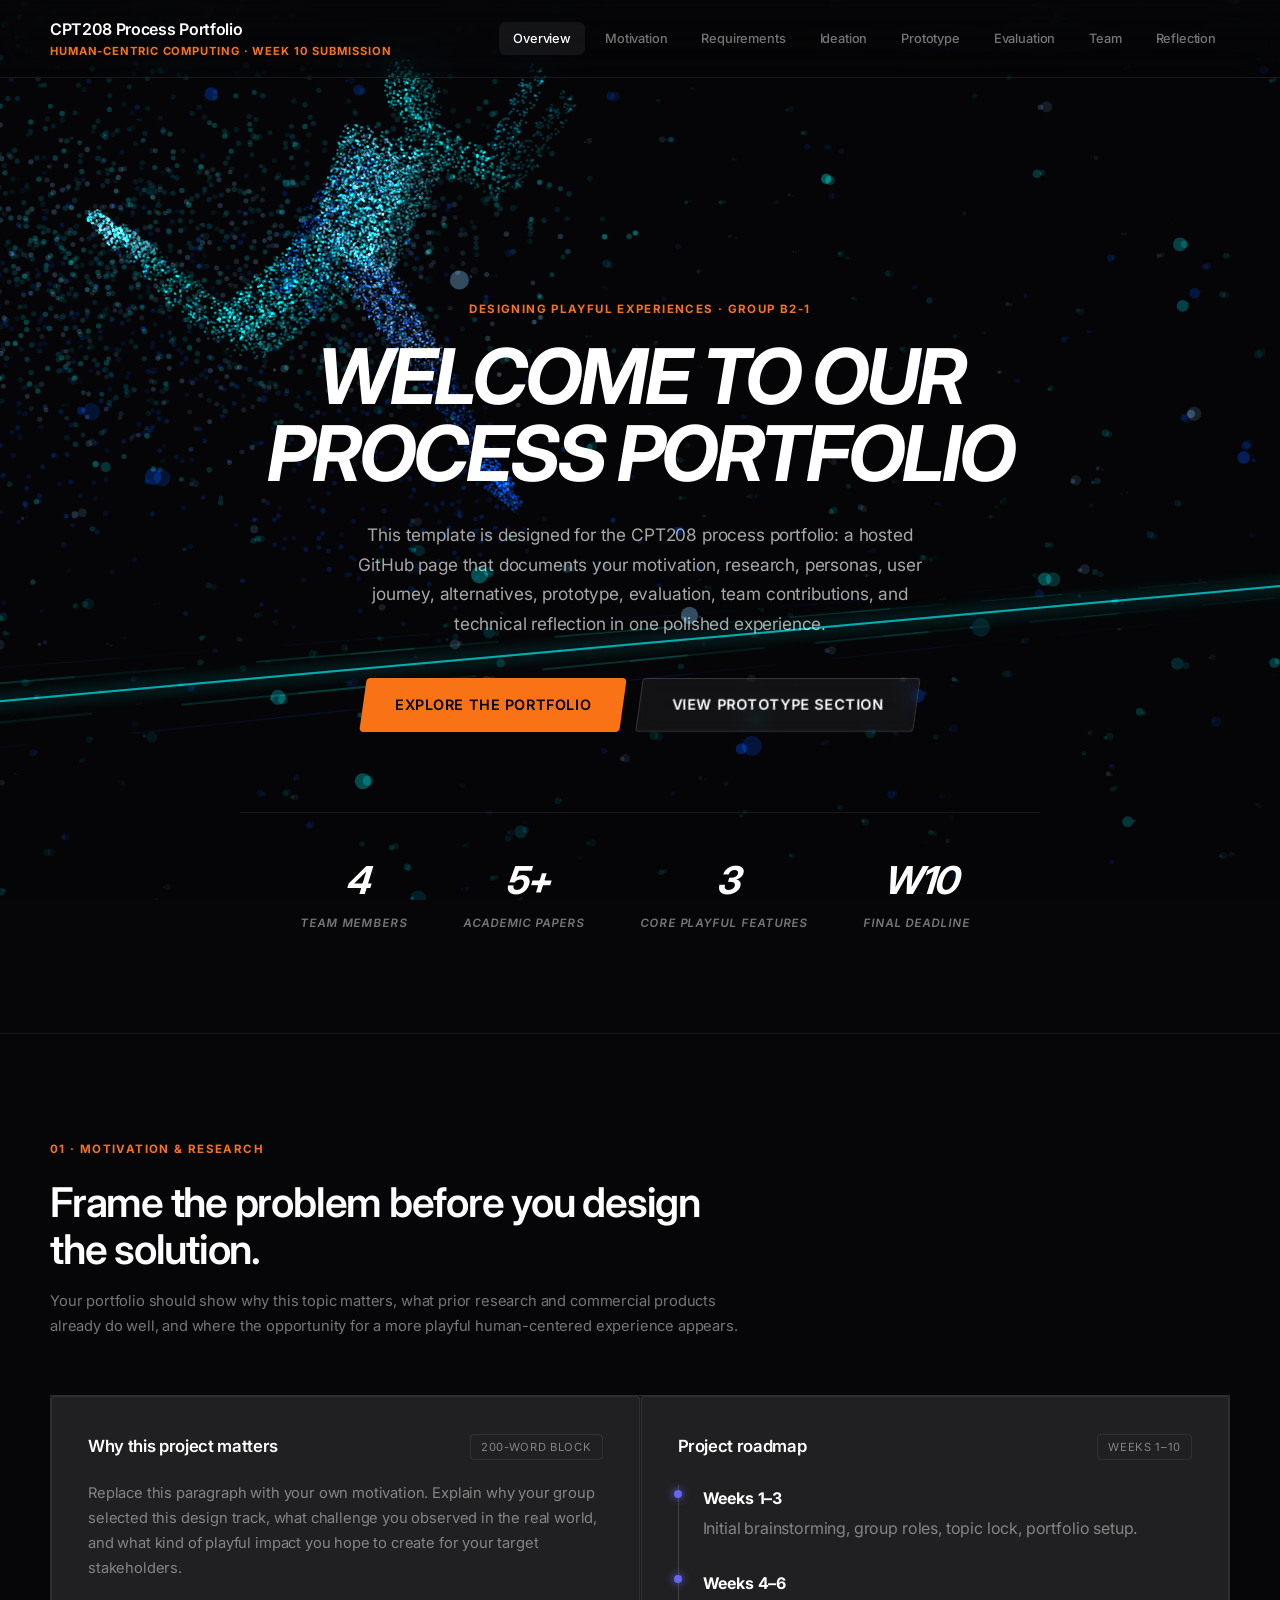
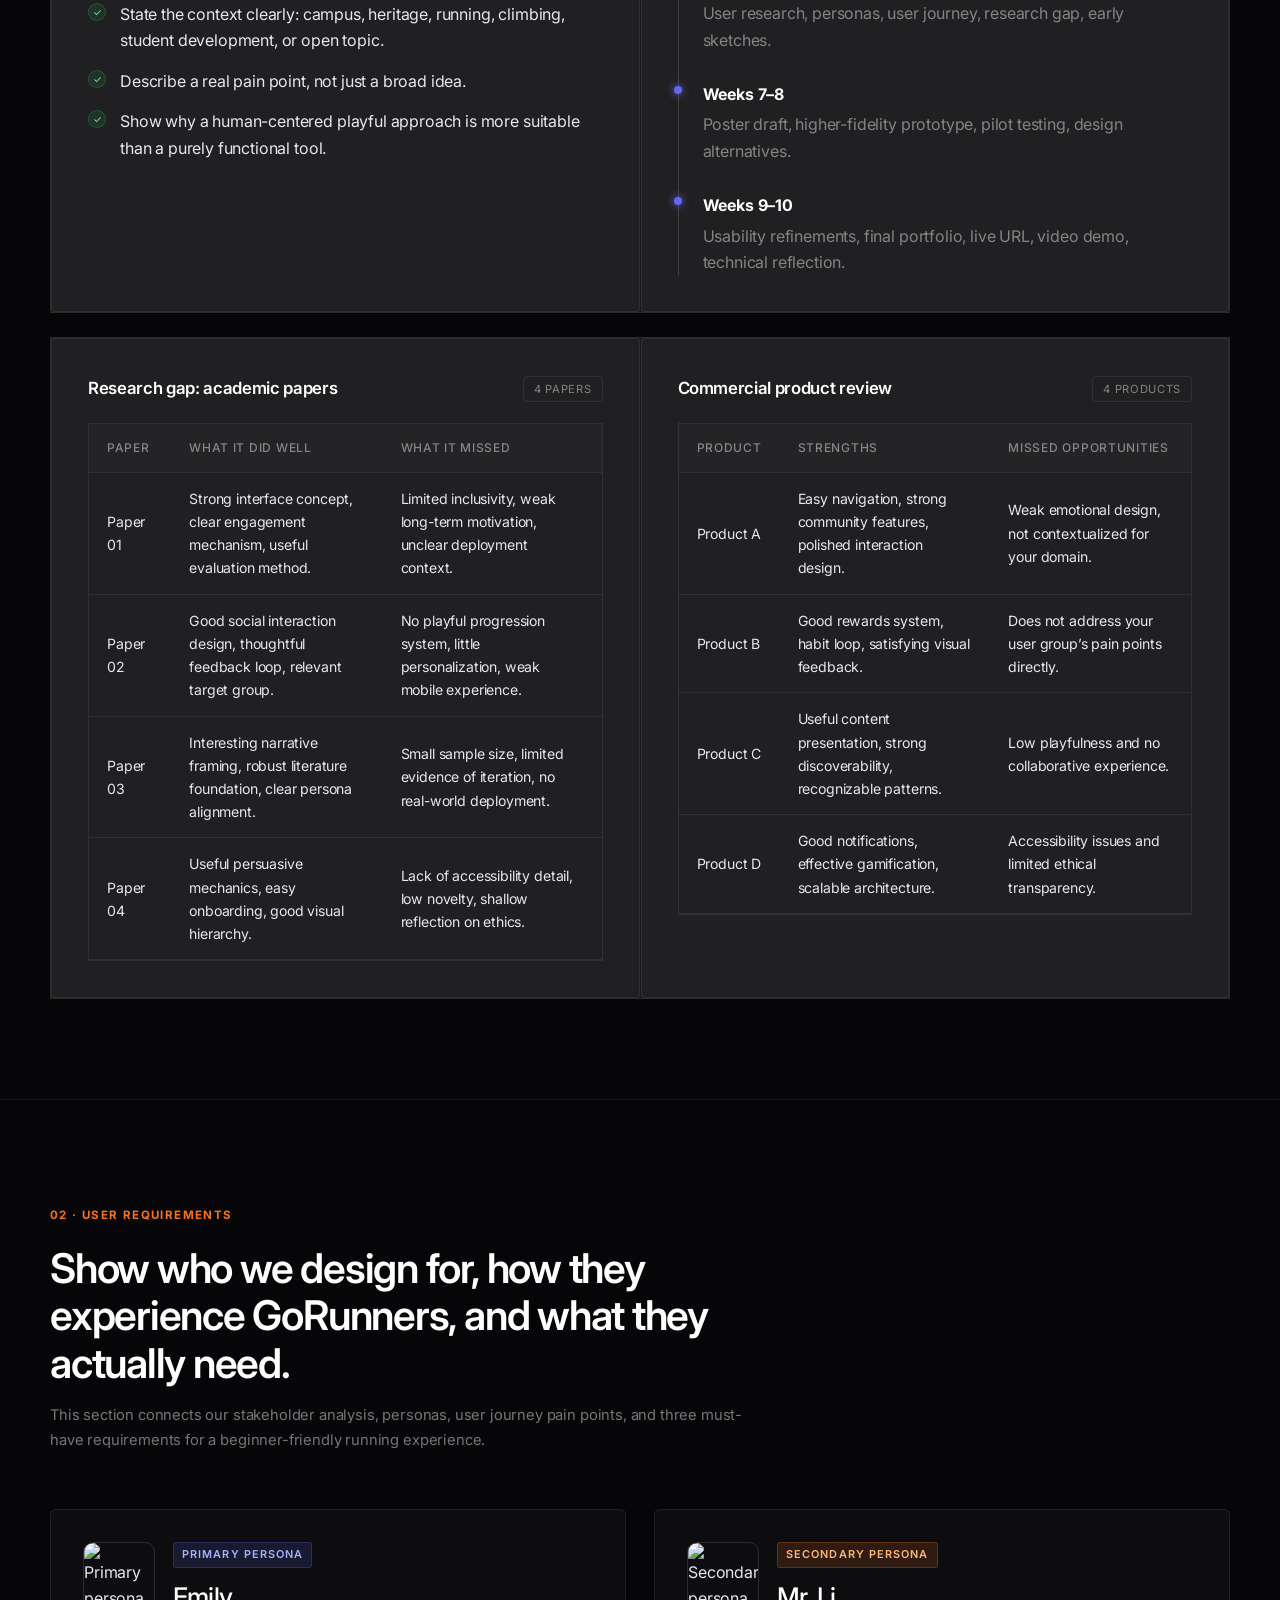
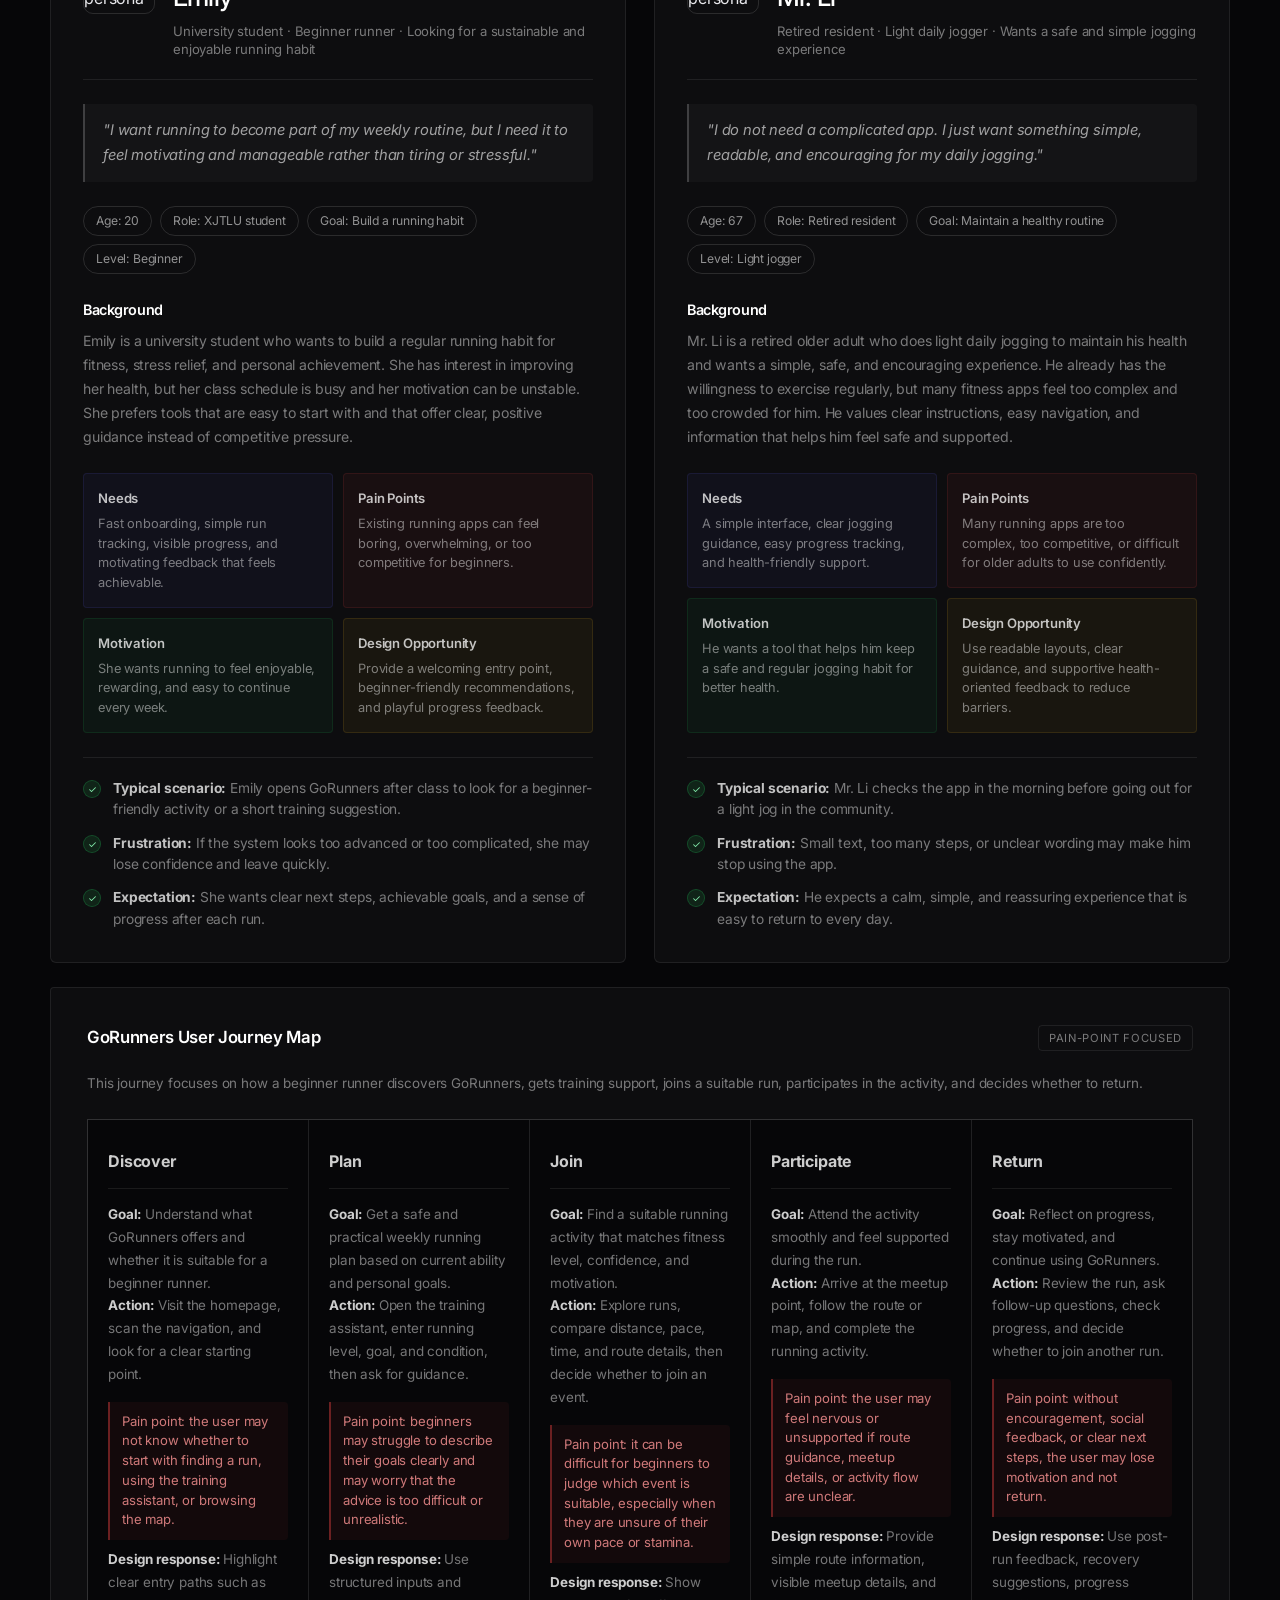
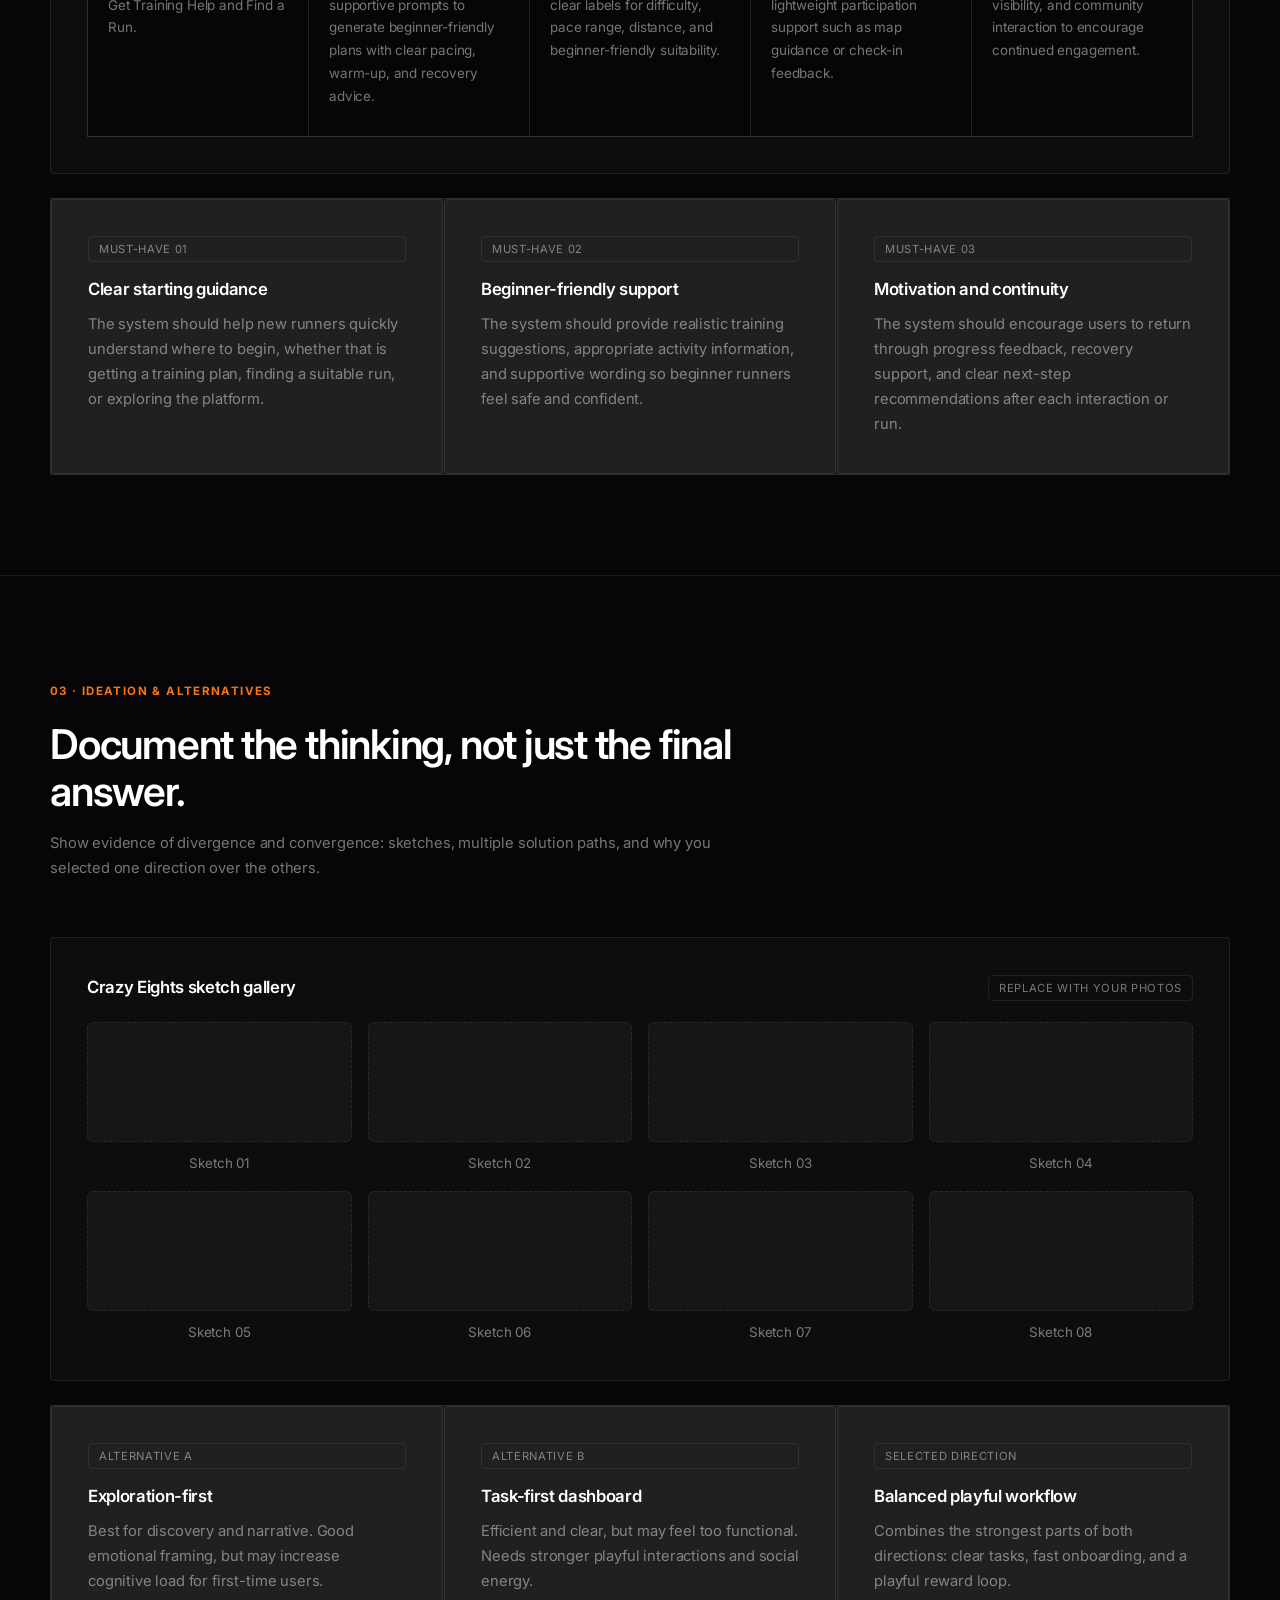
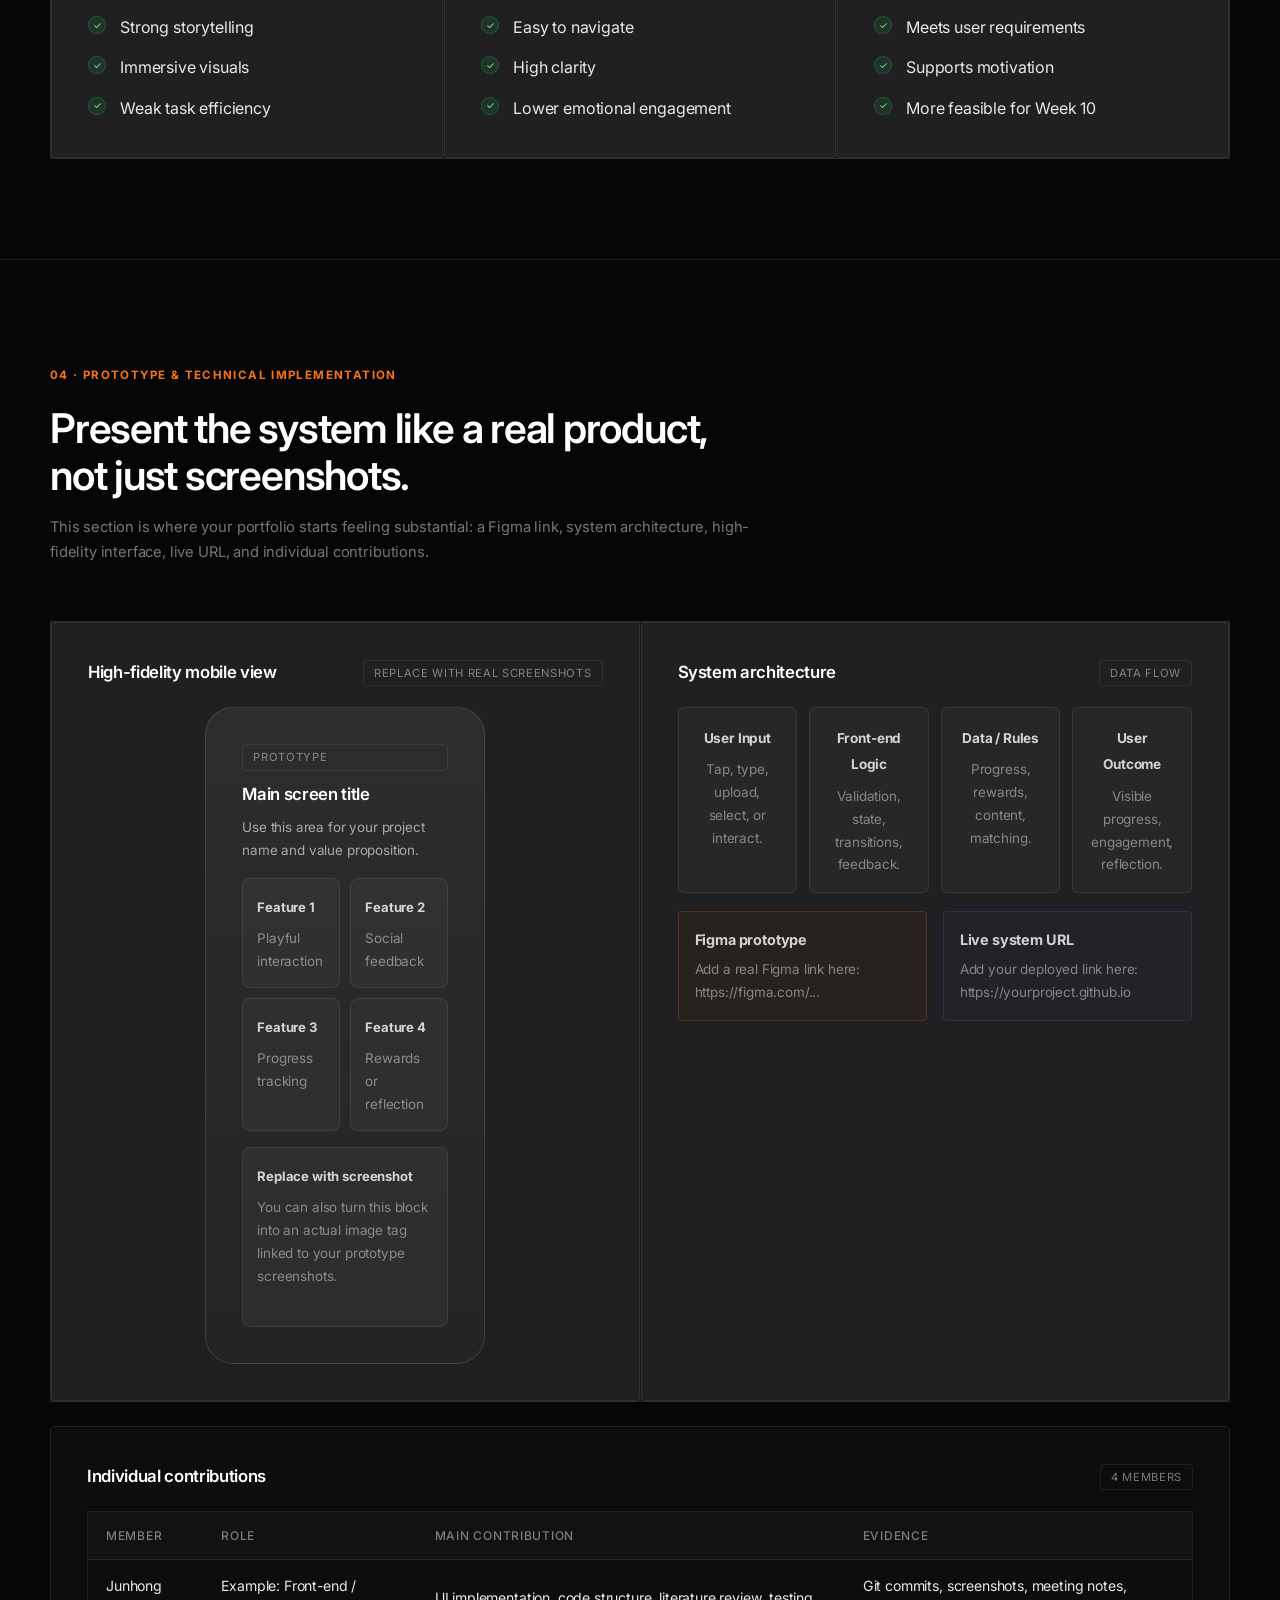
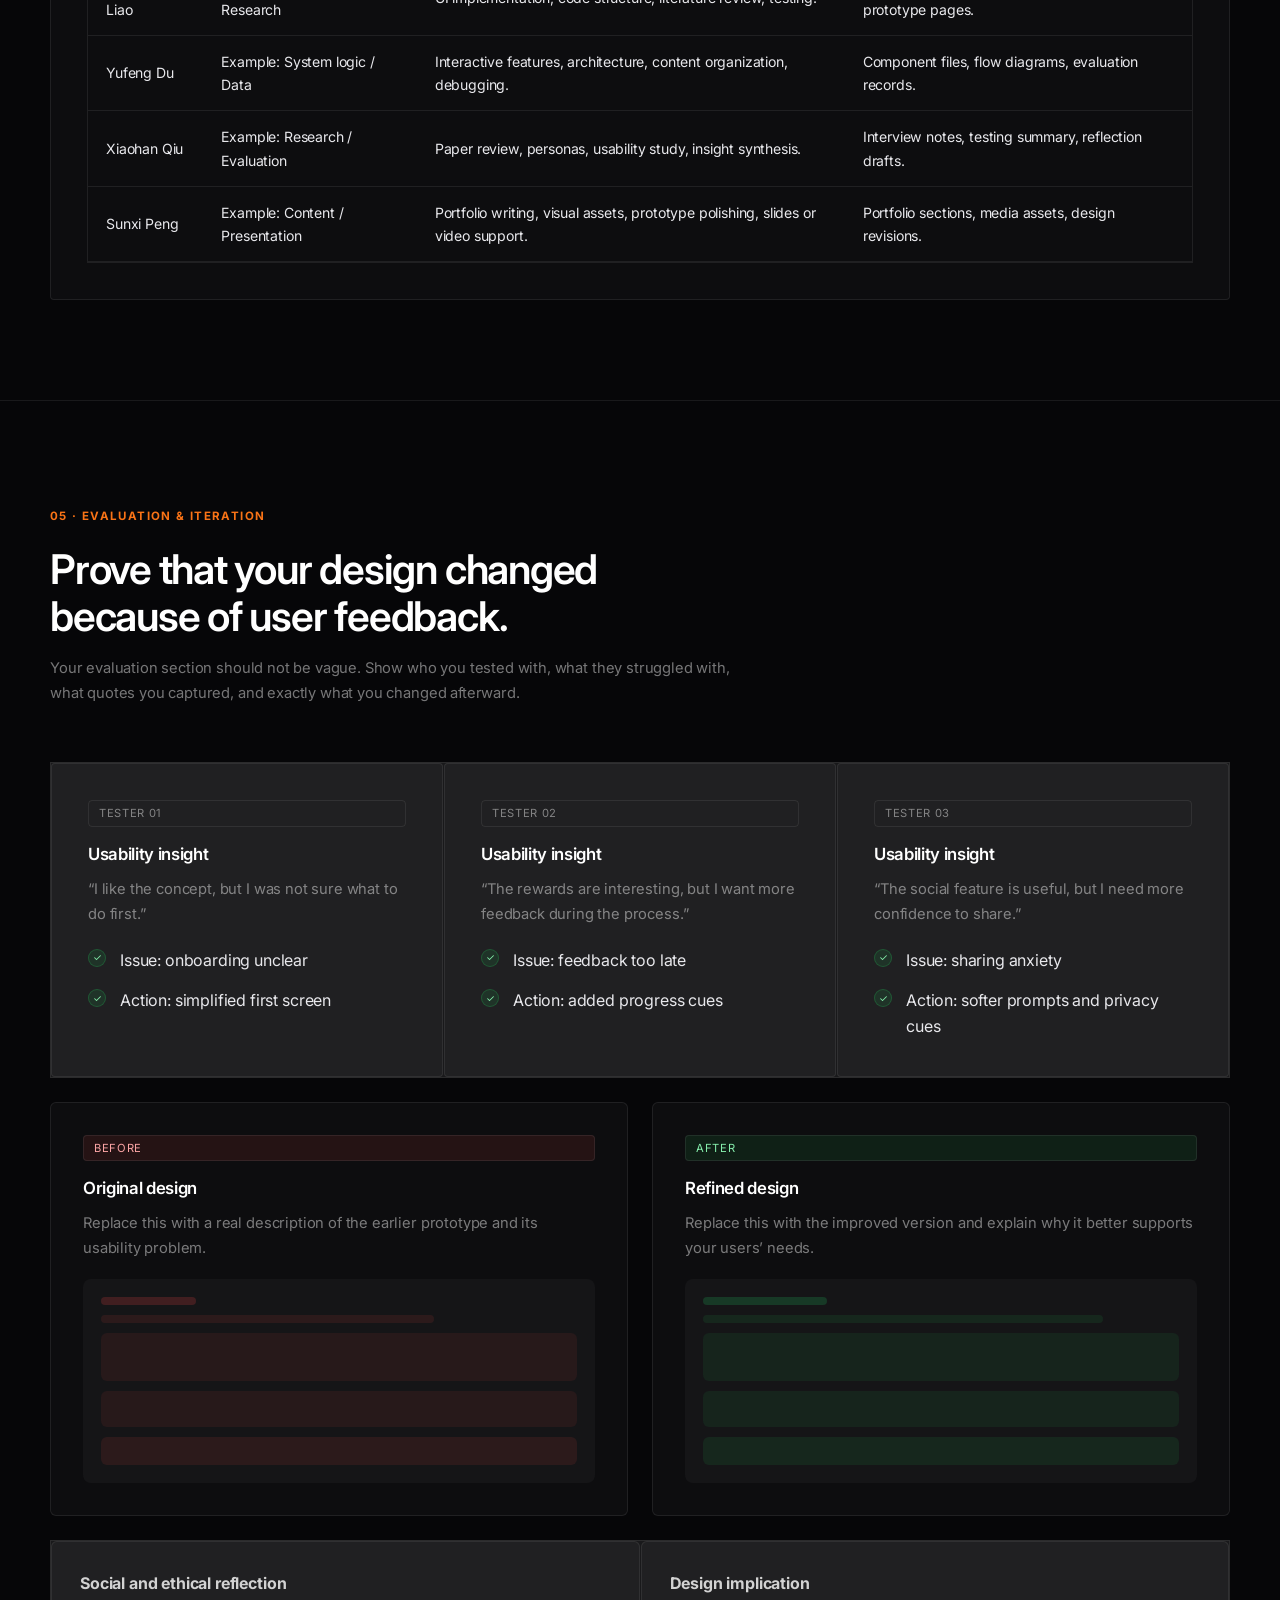
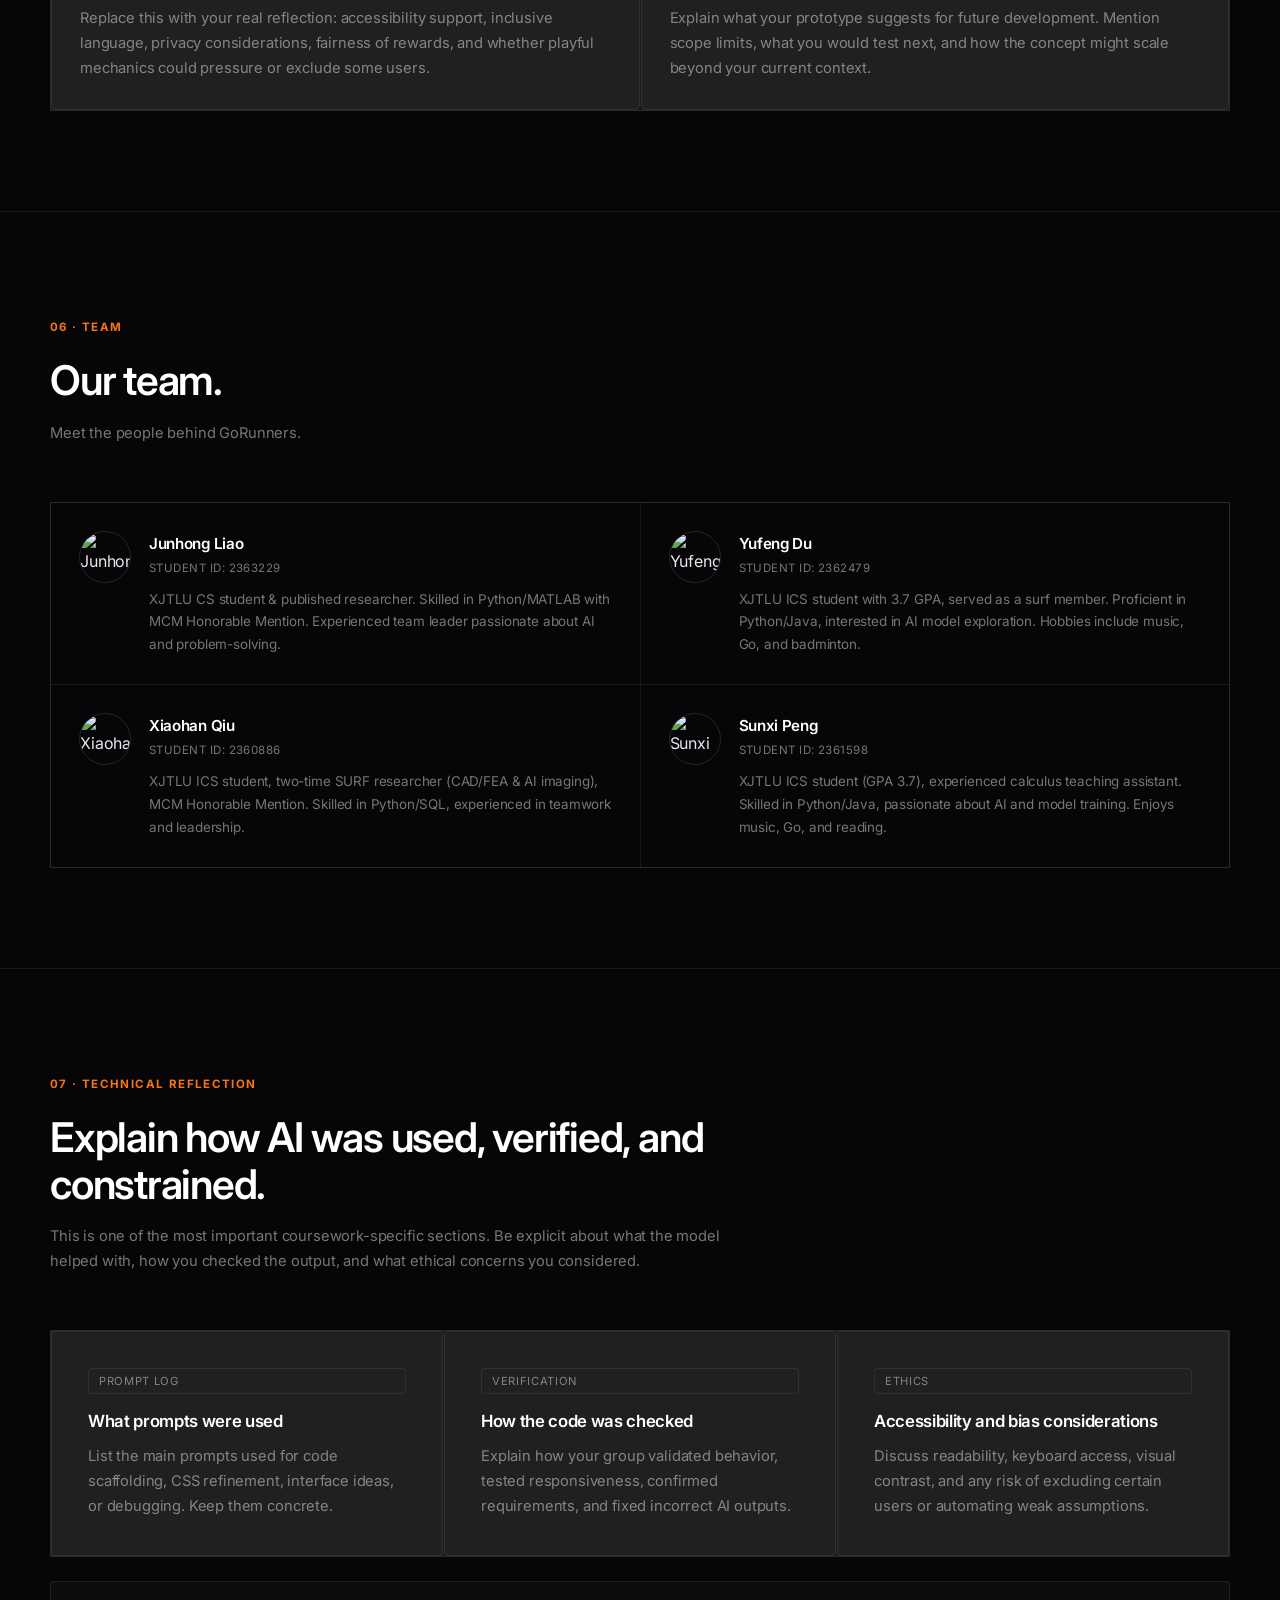
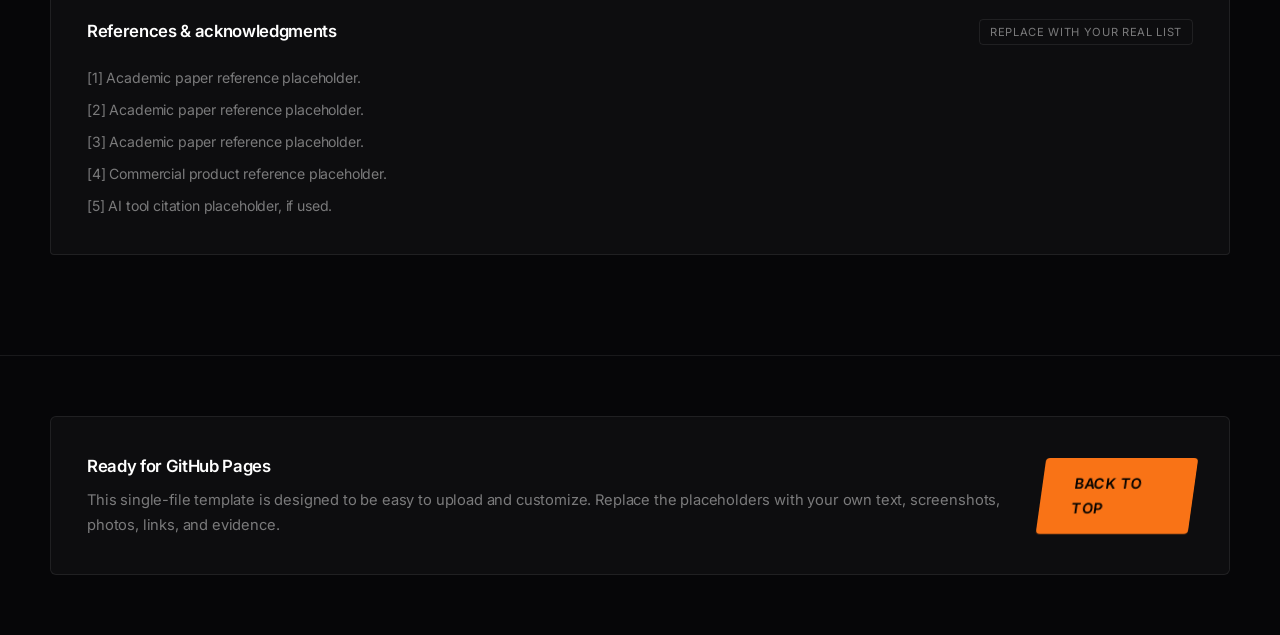
==== CPT208_Human_Centric_Computing-demo1/index.html @ 1dd21994 "Add styles for cinematic sports portfolio and initialize project structure - Created a new CSS file " ====
<!DOCTYPE html>
<html lang="en">
<head>
  <meta charset="UTF-8" />
  <meta name="viewport" content="width=device-width, initial-scale=1.0" />
  <title>CPT208 Process Portfolio</title>
  <link rel="preconnect" href="https://fonts.googleapis.com" />
  <link rel="preconnect" href="https://fonts.gstatic.com" crossorigin />
  <link href="https://fonts.googleapis.com/css2?family=Inter:wght@300;400;500;600&display=swap" rel="stylesheet" />
  <link rel="stylesheet" href="style.css" />
</head>
<body>
  <canvas id="donutCanvas"></canvas>
  <div class="cinematic-bg" aria-hidden="true"></div>

  <div class="nav-wrap">
    <div class="container">
      <nav class="nav">
        <div class="brand">
          <div>
            <div>CPT208 Process Portfolio</div>
            <div class="sub">Human-Centric Computing · Week 10 Submission</div>
          </div>
        </div>
        <div class="nav-links">
          <a href="#overview">Overview</a>
          <a href="#motivation">Motivation</a>
          <a href="#requirements">Requirements</a>
          <a href="#ideation">Ideation</a>
          <a href="#prototype">Prototype</a>
          <a href="#evaluation">Evaluation</a>
          <a href="#team">Team</a>
          <a href="#reflection">Reflection</a>
        </div>
      </nav>
    </div>
  </div>

  <main>
    <section class="hero" id="overview">
      <div class="container">
        <div class="hero-content reveal">
          <div class="eyebrow">Designing Playful Experiences · Group B2-1</div>
          <h1>Welcome to our Process Portfolio</h1>
          <p class="hero-sub">
            This template is designed for the CPT208 process portfolio: a hosted GitHub page that documents your motivation, research, personas, user journey, alternatives, prototype, evaluation, team contributions, and technical reflection in one polished experience.
          </p>
          <div class="hero-actions">
            <a class="btn btn-primary" href="#motivation"><span>Explore the portfolio</span></a>
            <a class="btn btn-secondary" href="#prototype"><span>View prototype section</span></a>
          </div>
          
          <div class="hero-stats">
            <div class="stat">
              <strong>4</strong>
              <span>Team members</span>
            </div>
            <div class="stat">
              <strong>5+</strong>
              <span>Academic papers</span>
            </div>
            <div class="stat">
              <strong>3</strong>
              <span>Core playful features</span>
            </div>
            <div class="stat">
              <strong>W10</strong>
              <span>Final deadline</span>
            </div>
          </div>
        </div>
      </div>
    </section>

    <section id="motivation">
      <div class="container">
        <div class="section-head reveal">
          <div class="eyebrow">01 · Motivation & Research</div>
          <h2>Frame the problem before you design the solution.</h2>
          <p>
            Your portfolio should show why this topic matters, what prior research and commercial products already do well, and where the opportunity for a more playful human-centered experience appears.
          </p>
        </div>

        <div class="g2">
          <article class="card reveal">
            <div class="card-top">
              <h3>Why this project matters</h3>
              <span class="chip">200-word block</span>
            </div>
            <p>
              Replace this paragraph with your own motivation. Explain why your group selected this design track, what challenge you observed in the real world, and what kind of playful impact you hope to create for your target stakeholders.
            </p>
            <ul class="list">
              <li><span class="check">✓</span><span>State the context clearly: campus, heritage, running, climbing, student development, or open topic.</span></li>
              <li><span class="check">✓</span><span>Describe a real pain point, not just a broad idea.</span></li>
              <li><span class="check">✓</span><span>Show why a human-centered playful approach is more suitable than a purely functional tool.</span></li>
            </ul>
          </article>

          <article class="card reveal">
            <div class="card-top">
              <h3>Project roadmap</h3>
              <span class="chip">Weeks 1–10</span>
            </div>
            <div class="timeline">
              <div class="timeline-item">
                <div class="timeline-dot"></div>
                <div class="phase"><strong>Weeks 1–3</strong><span class="muted">Initial brainstorming, group roles, topic lock, portfolio setup.</span></div>
              </div>
              <div class="timeline-item">
                <div class="timeline-dot"></div>
                <div class="phase"><strong>Weeks 4–6</strong><span class="muted">User research, personas, user journey, research gap, early sketches.</span></div>
              </div>
              <div class="timeline-item">
                <div class="timeline-dot"></div>
                <div class="phase"><strong>Weeks 7–8</strong><span class="muted">Poster draft, higher-fidelity prototype, pilot testing, design alternatives.</span></div>
              </div>
              <div class="timeline-item">
                <div class="timeline-dot"></div>
                <div class="phase"><strong>Weeks 9–10</strong><span class="muted">Usability refinements, final portfolio, live URL, video demo, technical reflection.</span></div>
              </div>
            </div>
          </article>
        </div>

        <div class="g2" style="margin-top: 24px;">
          <article class="card reveal">
            <div class="card-top">
              <h3>Research gap: academic papers</h3>
              <span class="chip">4 papers</span>
            </div>
            <div class="comparison-table">
              <table>
                <thead>
                  <tr><th>Paper</th><th>What it did well</th><th>What it missed</th></tr>
                </thead>
                <tbody>
                  <tr><td>Paper 01</td><td>Strong interface concept, clear engagement mechanism, useful evaluation method.</td><td>Limited inclusivity, weak long-term motivation, unclear deployment context.</td></tr>
                  <tr><td>Paper 02</td><td>Good social interaction design, thoughtful feedback loop, relevant target group.</td><td>No playful progression system, little personalization, weak mobile experience.</td></tr>
                  <tr><td>Paper 03</td><td>Interesting narrative framing, robust literature foundation, clear persona alignment.</td><td>Small sample size, limited evidence of iteration, no real-world deployment.</td></tr>
                  <tr><td>Paper 04</td><td>Useful persuasive mechanics, easy onboarding, good visual hierarchy.</td><td>Lack of accessibility detail, low novelty, shallow reflection on ethics.</td></tr>
                </tbody>
              </table>
            </div>
          </article>

          <article class="card reveal">
            <div class="card-top">
              <h3>Commercial product review</h3>
              <span class="chip">4 products</span>
            </div>
            <div class="comparison-table">
              <table>
                <thead>
                  <tr><th>Product</th><th>Strengths</th><th>Missed opportunities</th></tr>
                </thead>
                <tbody>
                  <tr><td>Product A</td><td>Easy navigation, strong community features, polished interaction design.</td><td>Weak emotional design, not contextualized for your domain.</td></tr>
                  <tr><td>Product B</td><td>Good rewards system, habit loop, satisfying visual feedback.</td><td>Does not address your user group’s pain points directly.</td></tr>
                  <tr><td>Product C</td><td>Useful content presentation, strong discoverability, recognizable patterns.</td><td>Low playfulness and no collaborative experience.</td></tr>
                  <tr><td>Product D</td><td>Good notifications, effective gamification, scalable architecture.</td><td>Accessibility issues and limited ethical transparency.</td></tr>
                </tbody>
              </table>
            </div>
          </article>
        </div>
      </div>
    </section>

    <section id="requirements">
      <div class="container">
        <div class="section-head reveal">
          <div class="eyebrow">02 · User Requirements</div>
          <h2>Show who we design for, how they experience GoRunners, and what they actually need.</h2>
          <p>
            This section connects our stakeholder analysis, personas, user journey pain points, and three must-have requirements for a beginner-friendly running experience.
          </p>
        </div>

        <div class="persona-grid">
          <!-- PRIMARY PERSONA -->
          <article class="persona-card reveal">
            <div class="persona-card-header">
              <div class="persona-avatar"><img src="img/persona1.png" alt="Primary persona photo"></div>
              <div class="persona-header-text">
                <span class="persona-label primary-label">Primary Persona</span>
                <h3 class="persona-name">Emily</h3>
                <p class="persona-subtitle">University student · Beginner runner · Looking for a sustainable and enjoyable running habit</p>
              </div>
            </div>
            <div class="persona-quote">
              <p>"I want running to become part of my weekly routine, but I need it to feel motivating and manageable rather than tiring or stressful."</p>
            </div>
            <div class="persona-tags">
              <span class="ptag">Age: 20</span>
              <span class="ptag">Role: XJTLU student</span>
              <span class="ptag">Goal: Build a running habit</span>
              <span class="ptag">Level: Beginner</span>
            </div>
            <div class="persona-bg-section">
              <h4>Background</h4>
              <p>Emily is a university student who wants to build a regular running habit for fitness, stress relief, and personal achievement. She has interest in improving her health, but her class schedule is busy and her motivation can be unstable. She prefers tools that are easy to start with and that offer clear, positive guidance instead of competitive pressure.</p>
            </div>
            <div class="persona-quad">
              <div class="pquad-item needs">
                <strong>Needs</strong>
                <p>Fast onboarding, simple run tracking, visible progress, and motivating feedback that feels achievable.</p>
              </div>
              <div class="pquad-item pain">
                <strong>Pain Points</strong>
                <p>Existing running apps can feel boring, overwhelming, or too competitive for beginners.</p>
              </div>
              <div class="pquad-item motivation">
                <strong>Motivation</strong>
                <p>She wants running to feel enjoyable, rewarding, and easy to continue every week.</p>
              </div>
              <div class="pquad-item opportunity">
                <strong>Design Opportunity</strong>
                <p>Provide a welcoming entry point, beginner-friendly recommendations, and playful progress feedback.</p>
              </div>
            </div>
            <ul class="persona-scenarios">
              <li><span class="scenario-check">✓</span><span><strong>Typical scenario:</strong> Emily opens GoRunners after class to look for a beginner-friendly activity or a short training suggestion.</span></li>
              <li><span class="scenario-check">✓</span><span><strong>Frustration:</strong> If the system looks too advanced or too complicated, she may lose confidence and leave quickly.</span></li>
              <li><span class="scenario-check">✓</span><span><strong>Expectation:</strong> She wants clear next steps, achievable goals, and a sense of progress after each run.</span></li>
            </ul>
          </article>

          <!-- SECONDARY PERSONA -->
          <article class="persona-card reveal">
            <div class="persona-card-header">
              <div class="persona-avatar"><img src="img/persona2.png" alt="Secondary persona photo"></div>
              <div class="persona-header-text">
                <span class="persona-label secondary-label">Secondary Persona</span>
                <h3 class="persona-name">Mr. Li</h3>
                <p class="persona-subtitle">Retired resident · Light daily jogger · Wants a safe and simple jogging experience</p>
              </div>
            </div>
            <div class="persona-quote">
              <p>"I do not need a complicated app. I just want something simple, readable, and encouraging for my daily jogging."</p>
            </div>
            <div class="persona-tags">
              <span class="ptag">Age: 67</span>
              <span class="ptag">Role: Retired resident</span>
              <span class="ptag">Goal: Maintain a healthy routine</span>
              <span class="ptag">Level: Light jogger</span>
            </div>
            <div class="persona-bg-section">
              <h4>Background</h4>
              <p>Mr. Li is a retired older adult who does light daily jogging to maintain his health and wants a simple, safe, and encouraging experience. He already has the willingness to exercise regularly, but many fitness apps feel too complex and too crowded for him. He values clear instructions, easy navigation, and information that helps him feel safe and supported.</p>
            </div>
            <div class="persona-quad">
              <div class="pquad-item needs">
                <strong>Needs</strong>
                <p>A simple interface, clear jogging guidance, easy progress tracking, and health-friendly support.</p>
              </div>
              <div class="pquad-item pain">
                <strong>Pain Points</strong>
                <p>Many running apps are too complex, too competitive, or difficult for older adults to use confidently.</p>
              </div>
              <div class="pquad-item motivation">
                <strong>Motivation</strong>
                <p>He wants a tool that helps him keep a safe and regular jogging habit for better health.</p>
              </div>
              <div class="pquad-item opportunity">
                <strong>Design Opportunity</strong>
                <p>Use readable layouts, clear guidance, and supportive health-oriented feedback to reduce barriers.</p>
              </div>
            </div>
            <ul class="persona-scenarios">
              <li><span class="scenario-check">✓</span><span><strong>Typical scenario:</strong> Mr. Li checks the app in the morning before going out for a light jog in the community.</span></li>
              <li><span class="scenario-check">✓</span><span><strong>Frustration:</strong> Small text, too many steps, or unclear wording may make him stop using the app.</span></li>
              <li><span class="scenario-check">✓</span><span><strong>Expectation:</strong> He expects a calm, simple, and reassuring experience that is easy to return to every day.</span></li>
            </ul>
          </article>
        </div>

        <div class="card reveal" style="margin-top: 24px;">
          <div class="card-top">
            <h3>GoRunners User Journey Map</h3>
            <span class="chip">Pain-point focused</span>
          </div>
          <p class="small" style="margin-top: 8px; margin-bottom: 18px;">
            This journey focuses on how a beginner runner discovers GoRunners, gets training support, joins a suitable run, participates in the activity, and decides whether to return.
          </p>

          <div class="journey">
            <div class="journey-step">
              <strong>Discover</strong>
              <p class="small" style="margin-top:8px;"><strong>Goal:</strong> Understand what GoRunners offers and whether it is suitable for a beginner runner.</p>
              <p class="small"><strong>Action:</strong> Visit the homepage, scan the navigation, and look for a clear starting point.</p>
              <div class="pain">Pain point: the user may not know whether to start with finding a run, using the training assistant, or browsing the map.</div>
              <p class="small" style="margin-top:8px;"><strong>Design response:</strong> Highlight clear entry paths such as Get Training Help and Find a Run.</p>
            </div>
            <div class="journey-step">
              <strong>Plan</strong>
              <p class="small" style="margin-top:8px;"><strong>Goal:</strong> Get a safe and practical weekly running plan based on current ability and personal goals.</p>
              <p class="small"><strong>Action:</strong> Open the training assistant, enter running level, goal, and condition, then ask for guidance.</p>
              <div class="pain">Pain point: beginners may struggle to describe their goals clearly and may worry that the advice is too difficult or unrealistic.</div>
              <p class="small" style="margin-top:8px;"><strong>Design response:</strong> Use structured inputs and supportive prompts to generate beginner-friendly plans with clear pacing, warm-up, and recovery advice.</p>
            </div>
            <div class="journey-step">
              <strong>Join</strong>
              <p class="small" style="margin-top:8px;"><strong>Goal:</strong> Find a suitable running activity that matches fitness level, confidence, and motivation.</p>
              <p class="small"><strong>Action:</strong> Explore runs, compare distance, pace, time, and route details, then decide whether to join an event.</p>
              <div class="pain">Pain point: it can be difficult for beginners to judge which event is suitable, especially when they are unsure of their own pace or stamina.</div>
              <p class="small" style="margin-top:8px;"><strong>Design response:</strong> Show clear labels for difficulty, pace range, distance, and beginner-friendly suitability.</p>
            </div>
            <div class="journey-step">
              <strong>Participate</strong>
              <p class="small" style="margin-top:8px;"><strong>Goal:</strong> Attend the activity smoothly and feel supported during the run.</p>
              <p class="small"><strong>Action:</strong> Arrive at the meetup point, follow the route or map, and complete the running activity.</p>
              <div class="pain">Pain point: the user may feel nervous or unsupported if route guidance, meetup details, or activity flow are unclear.</div>
              <p class="small" style="margin-top:8px;"><strong>Design response:</strong> Provide simple route information, visible meetup details, and lightweight participation support such as map guidance or check-in feedback.</p>
            </div>
            <div class="journey-step">
              <strong>Return</strong>
              <p class="small" style="margin-top:8px;"><strong>Goal:</strong> Reflect on progress, stay motivated, and continue using GoRunners.</p>
              <p class="small"><strong>Action:</strong> Review the run, ask follow-up questions, check progress, and decide whether to join another run.</p>
              <div class="pain">Pain point: without encouragement, social feedback, or clear next steps, the user may lose motivation and not return.</div>
              <p class="small" style="margin-top:8px;"><strong>Design response:</strong> Use post-run feedback, recovery suggestions, progress visibility, and community interaction to encourage continued engagement.</p>
            </div>
          </div>
        </div>

        <div class="g3" style="margin-top: 24px;">
          <article class="card reveal">
            <div class="chip">Must-have 01</div>
            <h3 style="margin-top: 14px;">Clear starting guidance</h3>
            <p style="margin-top: 8px;">The system should help new runners quickly understand where to begin, whether that is getting a training plan, finding a suitable run, or exploring the platform.</p>
          </article>
          <article class="card reveal">
            <div class="chip">Must-have 02</div>
            <h3 style="margin-top: 14px;">Beginner-friendly support</h3>
            <p style="margin-top: 8px;">The system should provide realistic training suggestions, appropriate activity information, and supportive wording so beginner runners feel safe and confident.</p>
          </article>
          <article class="card reveal">
            <div class="chip">Must-have 03</div>
            <h3 style="margin-top: 14px;">Motivation and continuity</h3>
            <p style="margin-top: 8px;">The system should encourage users to return through progress feedback, recovery support, and clear next-step recommendations after each interaction or run.</p>
          </article>
        </div>
      </div>
    </section>

    <section id="ideation">
      <div class="container">
        <div class="section-head reveal">
          <div class="eyebrow">03 · Ideation & Alternatives</div>
          <h2>Document the thinking, not just the final answer.</h2>
          <p>
            Show evidence of divergence and convergence: sketches, multiple solution paths, and why you selected one direction over the others.
          </p>
        </div>

        <div class="card reveal">
          <div class="card-top">
            <h3>Crazy Eights sketch gallery</h3>
            <span class="chip">Replace with your photos</span>
          </div>
          <div class="gallery">
            <div class="gallery-card"><div class="sketch"></div><p class="small" style="margin-top:10px;">Sketch 01</p></div>
            <div class="gallery-card"><div class="sketch"></div><p class="small" style="margin-top:10px;">Sketch 02</p></div>
            <div class="gallery-card"><div class="sketch"></div><p class="small" style="margin-top:10px;">Sketch 03</p></div>
            <div class="gallery-card"><div class="sketch"></div><p class="small" style="margin-top:10px;">Sketch 04</p></div>
            <div class="gallery-card"><div class="sketch"></div><p class="small" style="margin-top:10px;">Sketch 05</p></div>
            <div class="gallery-card"><div class="sketch"></div><p class="small" style="margin-top:10px;">Sketch 06</p></div>
            <div class="gallery-card"><div class="sketch"></div><p class="small" style="margin-top:10px;">Sketch 07</p></div>
            <div class="gallery-card"><div class="sketch"></div><p class="small" style="margin-top:10px;">Sketch 08</p></div>
          </div>
        </div>

        <div class="g3" style="margin-top: 24px;">
          <article class="card reveal">
            <div class="chip">Alternative A</div>
            <h3 style="margin-top: 14px;">Exploration-first</h3>
            <p style="margin-top: 8px;">Best for discovery and narrative. Good emotional framing, but may increase cognitive load for first-time users.</p>
            <ul class="list">
              <li><span class="check">✓</span><span>Strong storytelling</span></li>
              <li><span class="check">✓</span><span>Immersive visuals</span></li>
              <li><span class="check">✓</span><span>Weak task efficiency</span></li>
            </ul>
          </article>
          <article class="card reveal">
            <div class="chip">Alternative B</div>
            <h3 style="margin-top: 14px;">Task-first dashboard</h3>
            <p style="margin-top: 8px;">Efficient and clear, but may feel too functional. Needs stronger playful interactions and social energy.</p>
            <ul class="list">
              <li><span class="check">✓</span><span>Easy to navigate</span></li>
              <li><span class="check">✓</span><span>High clarity</span></li>
              <li><span class="check">✓</span><span>Lower emotional engagement</span></li>
            </ul>
          </article>
          <article class="card reveal">
            <div class="chip">Selected direction</div>
            <h3 style="margin-top: 14px;">Balanced playful workflow</h3>
            <p style="margin-top: 8px;">Combines the strongest parts of both directions: clear tasks, fast onboarding, and a playful reward loop.</p>
            <ul class="list">
              <li><span class="check">✓</span><span>Meets user requirements</span></li>
              <li><span class="check">✓</span><span>Supports motivation</span></li>
              <li><span class="check">✓</span><span>More feasible for Week 10</span></li>
            </ul>
          </article>
        </div>
      </div>
    </section>

    <section id="prototype">
      <div class="container">
        <div class="section-head reveal">
          <div class="eyebrow">04 · Prototype & Technical Implementation</div>
          <h2>Present the system like a real product, not just screenshots.</h2>
          <p>
            This section is where your portfolio starts feeling substantial: a Figma link, system architecture, high-fidelity interface, live URL, and individual contributions.
          </p>
        </div>

        <div class="g2">
          <article class="card reveal">
            <div class="card-top">
              <h3>High-fidelity mobile view</h3>
              <span class="chip">Replace with real screenshots</span>
            </div>
            <div class="proto-frame">
              <div class="phone">
                <div class="phone-screen">
                  <div>
                    <div class="chip">Prototype</div>
                    <h3 style="margin-top: 10px; color: #fff;">Main screen title</h3>
                    <p class="small" style="margin-top: 8px; color: rgba(255,255,255,0.6);">Use this area for your project name and value proposition.</p>
                  </div>
                  <div class="feature-grid">
                    <div class="feature-block"><strong>Feature 1</strong><p class="small" style="margin-top:8px;">Playful interaction</p></div>
                    <div class="feature-block"><strong>Feature 2</strong><p class="small" style="margin-top:8px;">Social feedback</p></div>
                    <div class="feature-block"><strong>Feature 3</strong><p class="small" style="margin-top:8px;">Progress tracking</p></div>
                    <div class="feature-block"><strong>Feature 4</strong><p class="small" style="margin-top:8px;">Rewards or reflection</p></div>
                  </div>
                  <div class="feature-block" style="min-height: 180px;">
                    <strong>Replace with screenshot</strong>
                    <p class="small" style="margin-top: 8px;">You can also turn this block into an actual image tag linked to your prototype screenshots.</p>
                  </div>
                </div>
              </div>
            </div>
          </article>

          <article class="card reveal">
            <div class="card-top">
              <h3>System architecture</h3>
              <span class="chip">Data flow</span>
            </div>
            <div class="architecture">
              <div class="arch-node">
                <strong>User Input</strong>
                <p class="small" style="margin-top:8px;">Tap, type, upload, select, or interact.</p>
              </div>
              <div class="arch-node">
                <strong>Front-end Logic</strong>
                <p class="small" style="margin-top:8px;">Validation, state, transitions, feedback.</p>
              </div>
              <div class="arch-node">
                <strong>Data / Rules</strong>
                <p class="small" style="margin-top:8px;">Progress, rewards, content, matching.</p>
              </div>
              <div class="arch-node">
                <strong>User Outcome</strong>
                <p class="small" style="margin-top:8px;">Visible progress, engagement, reflection.</p>
              </div>
            </div>
            <div class="g2" style="margin-top: 18px; background: transparent; border: none; gap: 16px;">
              <div class="note ai">
                <strong>Figma prototype</strong>
                <p class="small">Add a real Figma link here: <span class="muted">https://figma.com/...</span></p>
              </div>
              <div class="note kpi">
                <strong>Live system URL</strong>
                <p class="small">Add your deployed link here: <span class="muted">https://yourproject.github.io</span></p>
              </div>
            </div>
          </article>
        </div>

        <article class="card reveal" style="margin-top: 24px;">
          <div class="card-top">
            <h3>Individual contributions</h3>
            <span class="chip">4 members</span>
          </div>
          <div class="comparison-table">
            <table>
              <thead>
                <tr>
                  <th>Member</th>
                  <th>Role</th>
                  <th>Main contribution</th>
                  <th>Evidence</th>
                </tr>
              </thead>
              <tbody>
                <tr><td>Junhong Liao</td><td>Example: Front-end / Research</td><td>UI implementation, code structure, literature review, testing.</td><td>Git commits, screenshots, meeting notes, prototype pages.</td></tr>
                <tr><td>Yufeng Du</td><td>Example: System logic / Data</td><td>Interactive features, architecture, content organization, debugging.</td><td>Component files, flow diagrams, evaluation records.</td></tr>
                <tr><td>Xiaohan Qiu</td><td>Example: Research / Evaluation</td><td>Paper review, personas, usability study, insight synthesis.</td><td>Interview notes, testing summary, reflection drafts.</td></tr>
                <tr><td>Sunxi Peng</td><td>Example: Content / Presentation</td><td>Portfolio writing, visual assets, prototype polishing, slides or video support.</td><td>Portfolio sections, media assets, design revisions.</td></tr>
              </tbody>
            </table>
          </div>
        </article>
      </div>
    </section>

    <section id="evaluation">
      <div class="container">
        <div class="section-head reveal">
          <div class="eyebrow">05 · Evaluation & Iteration</div>
          <h2>Prove that your design changed because of user feedback.</h2>
          <p>
            Your evaluation section should not be vague. Show who you tested with, what they struggled with, what quotes you captured, and exactly what you changed afterward.
          </p>
        </div>

        <div class="g3">
          <article class="card reveal">
            <div class="chip">Tester 01</div>
            <h3 style="margin-top: 14px;">Usability insight</h3>
            <p style="margin-top: 8px;">“I like the concept, but I was not sure what to do first.”</p>
            <ul class="list">
              <li><span class="check">✓</span><span>Issue: onboarding unclear</span></li>
              <li><span class="check">✓</span><span>Action: simplified first screen</span></li>
            </ul>
          </article>
          <article class="card reveal">
            <div class="chip">Tester 02</div>
            <h3 style="margin-top: 14px;">Usability insight</h3>
            <p style="margin-top: 8px;">“The rewards are interesting, but I want more feedback during the process.”</p>
            <ul class="list">
              <li><span class="check">✓</span><span>Issue: feedback too late</span></li>
              <li><span class="check">✓</span><span>Action: added progress cues</span></li>
            </ul>
          </article>
          <article class="card reveal">
            <div class="chip">Tester 03</div>
            <h3 style="margin-top: 14px;">Usability insight</h3>
            <p style="margin-top: 8px;">“The social feature is useful, but I need more confidence to share.”</p>
            <ul class="list">
              <li><span class="check">✓</span><span>Issue: sharing anxiety</span></li>
              <li><span class="check">✓</span><span>Action: softer prompts and privacy cues</span></li>
            </ul>
          </article>
        </div>

        <div class="before-after" style="margin-top: 24px;">
          <article class="ba-panel reveal">
            <div class="chip" style="background: rgba(239,68,68,0.1); color: #fca5a5;">Before</div>
            <h3 style="margin-top: 14px;">Original design</h3>
            <p style="margin-top: 8px;">Replace this with a real description of the earlier prototype and its usability problem.</p>
            <div class="wire">
              <div class="bar" style="width: 20%; background: rgba(239,68,68,0.2);"></div>
              <div class="bar" style="width: 70%; background: rgba(239,68,68,0.1);"></div>
              <div class="box a" style="background: rgba(239,68,68,0.08);"></div>
              <div class="box b" style="background: rgba(239,68,68,0.08);"></div>
              <div class="box c" style="background: rgba(239,68,68,0.1);"></div>
            </div>
          </article>
          <article class="ba-panel reveal">
            <div class="chip" style="background: rgba(34,197,94,0.1); color: #86efac;">After</div>
            <h3 style="margin-top: 14px;">Refined design</h3>
            <p style="margin-top: 8px;">Replace this with the improved version and explain why it better supports your users’ needs.</p>
            <div class="wire">
              <div class="bar" style="width: 26%; background: rgba(34,197,94,0.2);"></div>
              <div class="bar" style="width: 84%; background: rgba(34,197,94,0.1);"></div>
              <div class="box a" style="background: rgba(34,197,94,0.08);"></div>
              <div class="box b" style="background: rgba(34,197,94,0.08);"></div>
              <div class="box c" style="background: rgba(34,197,94,0.1);"></div>
            </div>
          </article>
        </div>

        <div class="g2" style="margin-top: 24px;">
          <article class="quote reveal">
            <strong>Social and ethical reflection</strong>
            <p style="margin-top: 10px;">
              Replace this with your real reflection: accessibility support, inclusive language, privacy considerations, fairness of rewards, and whether playful mechanics could pressure or exclude some users.
            </p>
          </article>
          <article class="quote reveal">
            <strong>Design implication</strong>
            <p style="margin-top: 10px;">
              Explain what your prototype suggests for future development. Mention scope limits, what you would test next, and how the concept might scale beyond your current context.
            </p>
          </article>
        </div>
      </div>
    </section>

    <section id="team">
      <div class="container">
        <div class="section-head reveal">
          <div class="eyebrow">06 · Team</div>
          <h2>Our team.</h2>
          <p>Meet the people behind GoRunners.</p>
        </div>

        <div class="team-grid">
          <article class="team-card reveal">
            <div class="team-avatar"><img src="img/liao.JPG" alt="Junhong Liao"></div>
            <div class="team-info">
              <h3>Junhong Liao</h3>
              <span class="team-role">Student ID: 2363229</span>
              <p>XJTLU CS student &amp; published researcher. Skilled in Python/MATLAB with MCM Honorable Mention. Experienced team leader passionate about AI and problem-solving.</p>
            </div>
          </article>

          <article class="team-card reveal">
            <div class="team-avatar"><img src="img/du.png" alt="Yufeng Du"></div>
            <div class="team-info">
              <h3>Yufeng Du</h3>
              <span class="team-role">Student ID: 2362479</span>
              <p>XJTLU ICS student with 3.7 GPA, served as a surf member. Proficient in Python/Java, interested in AI model exploration. Hobbies include music, Go, and badminton.</p>
            </div>
          </article>

          <article class="team-card reveal">
            <div class="team-avatar"><img src="img/qiu.png" alt="Xiaohan Qiu"></div>
            <div class="team-info">
              <h3>Xiaohan Qiu</h3>
              <span class="team-role">Student ID: 2360886</span>
              <p>XJTLU ICS student, two-time SURF researcher (CAD/FEA &amp; AI imaging), MCM Honorable Mention. Skilled in Python/SQL, experienced in teamwork and leadership.</p>
            </div>
          </article>

          <article class="team-card reveal">
            <div class="team-avatar"><img src="img/peng.png" alt="Sunxi Peng"></div>
            <div class="team-info">
              <h3>Sunxi Peng</h3>
              <span class="team-role">Student ID: 2361598</span>
              <p>XJTLU ICS student (GPA 3.7), experienced calculus teaching assistant. Skilled in Python/Java, passionate about AI and model training. Enjoys music, Go, and reading.</p>
            </div>
          </article>
        </div>
      </div>
    </section>

    <section id="reflection">
      <div class="container">
        <div class="section-head reveal">
          <div class="eyebrow">07 · Technical Reflection</div>
          <h2>Explain how AI was used, verified, and constrained.</h2>
          <p>
            This is one of the most important coursework-specific sections. Be explicit about what the model helped with, how you checked the output, and what ethical concerns you considered.
          </p>
        </div>

        <div class="g3">
          <article class="card reveal">
            <div class="chip">Prompt log</div>
            <h3 style="margin-top: 14px;">What prompts were used</h3>
            <p style="margin-top: 8px;">List the main prompts used for code scaffolding, CSS refinement, interface ideas, or debugging. Keep them concrete.</p>
          </article>
          <article class="card reveal">
            <div class="chip">Verification</div>
            <h3 style="margin-top: 14px;">How the code was checked</h3>
            <p style="margin-top: 8px;">Explain how your group validated behavior, tested responsiveness, confirmed requirements, and fixed incorrect AI outputs.</p>
          </article>
          <article class="card reveal">
            <div class="chip">Ethics</div>
            <h3 style="margin-top: 14px;">Accessibility and bias considerations</h3>
            <p style="margin-top: 8px;">Discuss readability, keyboard access, visual contrast, and any risk of excluding certain users or automating weak assumptions.</p>
          </article>
        </div>

        <div class="card reveal" style="margin-top: 24px;">
          <div class="card-top">
            <h3>References & acknowledgments</h3>
            <span class="chip">Replace with your real list</span>
          </div>
          <div class="refs">
            <p>[1] Academic paper reference placeholder.</p>
            <p>[2] Academic paper reference placeholder.</p>
            <p>[3] Academic paper reference placeholder.</p>
            <p>[4] Commercial product reference placeholder.</p>
            <p>[5] AI tool citation placeholder, if used.</p>
          </div>
        </div>
      </div>
    </section>
  </main>

  <footer>
    <div class="container">
      <div class="footer-card">
        <div>
          <h3>Ready for GitHub Pages</h3>
          <p style="margin-top: 8px;">This single-file template is designed to be easy to upload and customize. Replace the placeholders with your own text, screenshots, photos, links, and evidence.</p>
        </div>
        <a class="btn btn-primary" href="#overview">Back to top</a>
      </div>
    </div>
  </footer>

  <script>
    /* ===== Reveal on scroll ===== */
    const revealItems = document.querySelectorAll('.reveal');
    const io = new IntersectionObserver((entries) => {
      entries.forEach(entry => {
        if (entry.isIntersecting) {
          entry.target.classList.add('visible');
          io.unobserve(entry.target);
        }
      });
    }, { threshold: 0.1 });
    revealItems.forEach(item => io.observe(item));

    /* ===== Navigation ===== */
    const links = document.querySelectorAll('.nav-links a');
    const sections = [...document.querySelectorAll('main section')];

    // Highlight active link based on scroll
    const setActiveLink = () => {
      const scrollPos = window.scrollY + 160;
      let current = sections[0]?.id || '';
      sections.forEach(section => {
        if (section.offsetTop <= scrollPos) current = section.id;
      });
      links.forEach(link => {
        link.classList.toggle('active', link.getAttribute('href') === `#${current}`);
      });
    };
    window.addEventListener('scroll', setActiveLink);
    setActiveLink();

    // Smooth scroll for nav clicks
    links.forEach(link => {
      link.addEventListener('click', function(e) {
        e.preventDefault();
        const targetId = this.getAttribute('href').substring(1);
        const target = document.getElementById(targetId);
        if (!target) return;
        const navHeight = document.querySelector('.nav-wrap').offsetHeight;
        const targetPos = target.getBoundingClientRect().top + window.scrollY - navHeight - 20;
        window.scrollTo({ top: targetPos, behavior: 'smooth' });
        history.pushState(null, null, `#${targetId}`);
      });
    });

    // Back to top behavior
    const backToTop = document.querySelector('footer .btn');
    if (backToTop) {
      backToTop.addEventListener('click', function(e) {
        e.preventDefault();
        window.scrollTo({ top: 0, behavior: 'smooth' });
      });
    }
    /* ===== Cinematic Particle Runner Engine ===== */
    const canvas = document.getElementById('donutCanvas');
    // Rename ID for semantic correctness (Optional, but using #donutCanvas keeps CSS identical)
    canvas.id = 'runnerCanvas';
    const ctx = canvas.getContext('2d');
    let width, height;
    
    function resize() {
      width = window.innerWidth;
      height = window.innerHeight;
      canvas.width = width;
      canvas.height = height;
    }
    window.addEventListener('resize', resize);
    resize();

    // Force scroll to top on reload to make sure the hero canvas is seen first
    if ('scrollRestoration' in history) {
      history.scrollRestoration = 'manual';
    }
    window.scrollTo(0, 0);

    // Fade out runner on scroll
    window.addEventListener('scroll', () => {
      const scrollPercent = Math.min(window.scrollY / (window.innerHeight * 0.8), 1);
      canvas.style.opacity = 1 - scrollPercent;
    });

    const NUM_PARTICLES = 8000;
    const particles = [];
    
    // Translucent Fluorescent Glowing colors (Cyan and Sky Blue)
    const C_CYAN = '#00ffff'; 
    const C_DEEPCYAN = '#008899'; 
    const C_SKYBLUE = '#88ccff'; 
    const C_DEEPBLUE = '#0055ff'; 

    // Make body r1/r2 tighter for a sharper silhouette
    const bodyDefs = [
      { r1: 12, r2: 10, colors: [C_CYAN, C_DEEPCYAN] }, // 0 Head
      { r1: 18, r2: 24, colors: [C_DEEPCYAN, C_SKYBLUE, C_CYAN] }, // 1 Torso 
      { r1: 10, r2: 7,  colors: [C_DEEPCYAN, C_CYAN] }, // 2 LArm U 
      { r1: 7,  r2: 5,  colors: [C_DEEPCYAN] }, // 3 LArm L
      { r1: 10, r2: 7,  colors: [C_DEEPBLUE] }, // 4 RArm U 
      { r1: 7,  r2: 5,  colors: [C_DEEPBLUE] }, // 5 RArm L
      { r1: 15, r2: 10, colors: [C_CYAN, C_DEEPCYAN] }, // 6 LLeg U 
      { r1: 10, r2: 6,  colors: [C_CYAN, C_DEEPCYAN] }, // 7 LLeg L
      { r1: 6,  r2: 4,  colors: [C_SKYBLUE, C_CYAN] }, // 8 LFoot 
      { r1: 15, r2: 10, colors: [C_DEEPBLUE, C_SKYBLUE] }, // 9 RLeg U 
      { r1: 10, r2: 6,  colors: [C_DEEPBLUE] }, // 10 RLeg L
      { r1: 6,  r2: 4,  colors: [C_DEEPBLUE] }, // 11 RFoot
    ];

    for (let i = 0; i < NUM_PARTICLES; i++) {
       let part = Math.floor(Math.random() * 12);
       if(Math.random() < 0.3) part = 1; // strong torso density
       else if(Math.random() < 0.25) part = (Math.random() > 0.5 ? 6 : 9); // thighs

       let colors = bodyDefs[part].colors;
       let color = colors[Math.floor(Math.random() * colors.length)];
       
       // For a hollow outline effect: rRatio should heavily bias toward 1.0
       let rRatio = Math.pow(Math.random(), 0.3);
       
       const rand = Math.random();
       let type = 0; // 0 = Body, 1 = Trails, 2 = Ambient Bokeh
       if (rand < 0.35) type = 1; 
       else if (rand < 0.45) type = 2; // 10% ambient

       particles.push({
         part: part,
         u: Math.random(),
         v: Math.random() * Math.PI * 2,
         rRatio: rRatio, 
         lx: 0, ly: 0,
         vx: 0, vy: 0,
         color: color,
         type: type,
         trailX: -Math.random() * 1200, // initialize already dispersed
         speed: Math.random() * 12 + 6,
         wavePhase: Math.random() * Math.PI * 2,
         waveAmp: Math.random() < 0.3 ? Math.random() * 120 + 30 : Math.random() * 15 + 5,
         ambientPos: { 
            x: (Math.random()-0.5)*1800, 
            y: (Math.random()-0.5)*1200, 
            z: (Math.random()-0.5)*1000 
         }
       });
    }

    let mouse = { x: -9999, y: -9999 };
    window.addEventListener('mousemove', e => { mouse.x = e.clientX; mouse.y = e.clientY; });
    window.addEventListener('touchmove', e => { mouse.x = e.touches[0].clientX; mouse.y = e.touches[0].clientY; });
    window.addEventListener('mouseout', () => { mouse.x = -9999; mouse.y = -9999; });

    let time = 0;

    function getRunnerSkeleton(t) {
      // Much more athletic posture and dynamic movement
      // Pelvis bounces lower when leg is fully extended (mid stance), highest in flight
      const pelvisY = 30 - Math.sin(t * 2) * 8; 
      const pelvisX = 0;
      
      const torsoAngle = 0.35 + Math.cos(t * 2) * 0.08; 
      const torsoLength = 70;
      
      const neckX = pelvisX + Math.sin(torsoAngle) * torsoLength;
      const neckY = pelvisY - Math.cos(torsoAngle) * torsoLength;
      
      // Head stabilizes against bounce, bobs slightly
      const headAngle = torsoAngle - Math.sin(t * 2 - 0.5) * 0.15;
      const headX = neckX + Math.sin(headAngle) * 20;
      const headY = neckY - Math.cos(headAngle) * 20;
      
      const shoulderTwist = Math.sin(t) * 0.6; // deeper arm swing
      const shoulderWidth = 32;
      const lsX = neckX - Math.sin(shoulderTwist) * shoulderWidth;
      const lsZ = Math.cos(shoulderTwist) * shoulderWidth;
      const rsX = neckX + Math.sin(shoulderTwist) * shoulderWidth;
      const rsZ = -Math.cos(shoulderTwist) * shoulderWidth;
      
      const hipTwist = -Math.sin(t) * 0.45; // deeper stride
      const hipWidth = 18;
      const lhX = pelvisX - Math.sin(hipTwist) * hipWidth;
      const lhZ = Math.cos(hipTwist) * hipWidth;
      const rhX = pelvisX + Math.sin(hipTwist) * hipWidth;
      const rhZ = -Math.cos(hipTwist) * hipWidth;
      
      function getLeg(phase, hX, hY, hZ) {
        const tLen = 65, cLen = 70;
        // Non-linear thigh swing to simulate snap
        const tAng = Math.sin(phase) * 1.2 - 0.15; 
        
        // High knee bend during recovery phase
        const kneeBend = Math.max(0, Math.sin(phase - Math.PI*0.4)) * 2.3 + 0.1;
        
        const kX = hX + Math.sin(tAng) * tLen;
        const kY = hY + Math.cos(tAng) * tLen;
        
        const aAng = tAng - kneeBend; 
        const aX = kX + Math.sin(aAng) * cLen;
        const aY = kY + Math.cos(aAng) * cLen;
        
        // Foot extends for kick off/landing
        const ankleFlex = (Math.sin(phase + Math.PI*0.2) > 0) ? 0.3 : -0.1;
        const fX = aX + Math.cos(aAng + ankleFlex) * 22; 
        const fY = aY + Math.sin(aAng + ankleFlex) * 22;
        
        return [
          {x: hX, y: hY, z: hZ}, {x: kX, y: kY, z: hZ},
          {x: aX, y: aY, z: hZ}, {x: fX, y: fY, z: hZ}
        ];
      }

      function getArm(phase, sX, sY, sZ) {
        const uLen = 50, lLen = 50;
        const uAng = Math.sin(phase) * 1.4 + 0.2; // arms pump more forward
        // bend heavily when moving forward
        const elbowBend = Math.max(0, Math.sin(phase)) * 2.1 + 0.3; 
        
        const eX = sX + Math.sin(uAng) * uLen;
        const eY = sY + Math.cos(uAng) * uLen;
        
        const lAng = uAng + elbowBend; 
        const wX = eX + Math.sin(lAng) * lLen;
        const wY = eY + Math.cos(lAng) * lLen;
        
        return [
          {x: sX, y: sY, z: sZ}, {x: eX, y: eY, z: sZ}, {x: wX, y: wY, z: sZ}
        ];
      }
      
      const lLeg = getLeg(t, lhX, pelvisY, lhZ);
      const rLeg = getLeg(t + Math.PI, rhX, pelvisY, rhZ);
      const lArm = getArm(t + Math.PI, lsX, neckY, lsZ);
      const rArm = getArm(t, rsX, neckY, rsZ);
      
      return [
        [{x: headX, y: headY, z: 0}],
        [{x: pelvisX, y: pelvisY, z: 0}, {x: neckX, y: neckY, z: 0}],
        [lArm[0], lArm[1]], [lArm[1], lArm[2]],
        [rArm[0], rArm[1]], [rArm[1], rArm[2]],
        [lLeg[0], lLeg[1]], [lLeg[1], lLeg[2]], [lLeg[2], lLeg[3]],
        [rLeg[0], rLeg[1]], [rLeg[1], rLeg[2]], [rLeg[2], rLeg[3]]
      ];
    }

    function interpolate(p1, p2, u) {
      return { x: p1.x + (p2.x - p1.x)*u, y: p1.y + (p2.y - p1.y)*u, z: p1.z + (p2.z - p1.z)*u };
    }

    function addScatter(pts, u, v, rRatio, r1, r2, isHead) {
      if (isHead) {
        const c = pts[0];
        const z = (u * 2 - 1) * r1 * rRatio;
        const rs = Math.sqrt(Math.max(0, (r1*rRatio)**2 - z*z));
        // Head is an oval leaning forward
        return { x: c.x + rs * Math.cos(v) * 0.9 + 5, y: c.y - 10 + rs * Math.sin(v) * 1.3, z: c.z + z };
      }
      const p1 = pts[0], p2 = pts[1];
      const pt = interpolate(p1, p2, u);
      const dx = p2.x - p1.x, dy = p2.y - p1.y, dz = p2.z - p1.z;
      const len = Math.sqrt(dx*dx + dy*dy + dz*dz) || 1;
      const nx = dx/len, ny = dy/len, nz = dz/len;
      let px = -ny, py = nx, pz = 0;
      let plen = Math.sqrt(px*px + py*py);
      if(plen < 0.1) { px = 1; py = 0; pz = 0; }
      else { px /= plen; py /= plen; }
      const qx = ny * pz - nz * py;
      const qy = nz * px - nx * pz;
      const qz = nx * py - ny * px;
      
      const rad = rRatio * (r1 + (r2 - r1) * u);
      pt.x += (px * Math.cos(v) + qx * Math.sin(v)) * rad;
      pt.y += (py * Math.cos(v) + qy * Math.sin(v)) * rad;
      pt.z += (pz * Math.cos(v) + qz * Math.sin(v)) * rad;
      return pt;
    }

    function animate() {
      time += 0.055; // fluid sprint speed
      
      ctx.fillStyle = 'rgba(6, 6, 8, 0.4)'; // darker fade for cleaner trails
      ctx.fillRect(0, 0, width, height);
      
      const cx = width / 2;
      const cy = height / 2;
      
      // Keep it tightly as a side profile to emphasize the silhouette
      const sceneRotY = Math.sin(time * 0.05) * 0.1;
      const cosY = Math.cos(sceneRotY);
      const sinY = Math.sin(sceneRotY);

      const S = 1.8; 
      
      const skeleton = getRunnerSkeleton(time);

      // ---------------------------------
      // Draw 3D Diagonal Track
      // ---------------------------------
      const floorY = 220; 
      const dashSpeed = 1600; // fast speed
      const dashOffset = (time * dashSpeed) % 300; 
      const trackSlope = -0.35;
      
      // Central glowing line
      ctx.beginPath();
      for (let i = -15; i < 15; i++) {
        const sx = i * 150;
        const sz = (sx + 150) * trackSlope;
        let rz = -sx * sinY + sz * cosY;
        let p = 800 / (800 - rz);
        if (p > 0) {
          // slight offset to match runner's offset
          let px = cx + ((sx - 150) * cosY + sz * sinY) * p;
          let py = cy + floorY * p;
          if (i === -15) ctx.moveTo(px, py);
          else ctx.lineTo(px, py);
        }
      }
      ctx.globalAlpha = 0.5;
      ctx.strokeStyle = '#00ffff'; // updated track to cyan
      ctx.lineWidth = 2;
      ctx.shadowBlur = 15;
      ctx.shadowColor = '#00ffff';
      ctx.stroke();
      ctx.shadowBlur = 0;

      // Dashed Side Lanes
      for (let lane of [-2, -1, 1, 2]) {
        const laneZ = lane * 70; 
        const isAccent = Math.abs(lane) === 1;
        const color = isAccent ? '#00bca8' : '#0055ff'; // updated to teal/deep blue
        
        for (let i = -10; i < 15; i++) {
           const startX = i * 300 - dashOffset;
           if (Math.abs(startX) > 2800) continue;
           const endX = startX + 150; 
           
           const zStart = laneZ + (startX + 150) * trackSlope; 
           const zEnd = laneZ + (endX + 150) * trackSlope;
           
           let rz1 = -startX * sinY + zStart * cosY;
           let p1 = 800 / (800 - rz1);
           let rz2 = -endX * sinY + zEnd * cosY;
           let p2 = 800 / (800 - rz2);
           
           if (p1 > 0 && p2 > 0) {
             ctx.globalAlpha = Math.max(0, (0.4 - Math.abs(startX)/3500)) * (isAccent ? 0.6 : 0.3);
             ctx.strokeStyle = color;
             ctx.lineWidth = (isAccent ? 2 : 1) * ((p1+p2)/2); 
             ctx.beginPath();
             ctx.moveTo(cx + ((startX - 150) * cosY + zStart * sinY) * p1, cy + floorY * p1);
             ctx.lineTo(cx + ((endX - 150) * cosY + zEnd * sinY) * p2, cy + floorY * p2);
             ctx.stroke();
           }
        }
      }
      ctx.globalAlpha = 1.0;
      ctx.globalCompositeOperation = 'lighter'; // Add magical bloom glow

      for (let p of particles) {
        let size, alpha, targetX, targetY;
        
        if (p.type === 2) {
            // Ambient Drifting Bokeh
            p.ambientPos.x -= p.speed * 0.3; 
            p.ambientPos.y += Math.sin(time + p.wavePhase) * 1.5;
            if (p.ambientPos.x < -1000) p.ambientPos.x = 1000;
            
            let bx = p.ambientPos.x;
            let by = p.ambientPos.y;
            let bz = p.ambientPos.z;
            
            let rx = bx * cosY + bz * sinY;
            let ry = by;
            let rz = -bx * sinY + bz * cosY;

            const perspective = 800 / (800 - rz);
            targetX = cx + rx * perspective;
            targetY = cy + ry * perspective;
            
            p.lx = targetX; p.ly = targetY;
            size = Math.max(0.2, (Math.random() * 4 + 0.5) * perspective); // vast optical bokeh
            alpha = Math.max(0.01, 0.15 * perspective);
            
            ctx.globalAlpha = alpha;
            ctx.fillStyle = p.color;
            ctx.beginPath();
            ctx.arc(p.lx, p.ly, size, 0, Math.PI * 2);
            ctx.fill();
            continue;
        }

        const pts = skeleton[p.part];
        const pDef = bodyDefs[p.part];
        let base = addScatter(pts, p.u, p.v, p.rRatio, pDef.r1, pDef.r2, p.part === 0);
        
        // slight offset to the left so it sits cleanly alongside text
        let bx = base.x * S - 150;
        let by = (base.y - 70) * S; 
        let bz = base.z * S;
        
        let resetting = false;
        if (p.type === 1) {
            // Trails flow left (backwards) relative to the runner moving right
            p.trailX -= p.speed;
            if (p.trailX < -1500 || Math.random() < 0.003) {
                p.trailX = 0;
                resetting = true;
            }
            bx += p.trailX;
            // Create fluid ribbons curving outwards
            by += Math.sin(p.trailX * 0.004 + time * 3 + p.wavePhase) * p.waveAmp;
            bz += Math.cos(p.trailX * 0.003 + time * 2 + p.wavePhase) * p.waveAmp * 0.5;
            
            // Ribbons dynamically expand outwards creating a funnel effect behind
            by += (p.trailX * 0.06) * (Math.sin(p.wavePhase)*1.5);
        }

        let rx = bx * cosY + bz * sinY;
        let ry = by;
        let rz = -bx * sinY + bz * cosY;

        const perspective = 800 / (800 - rz);
        targetX = cx + rx * perspective;
        targetY = cy + ry * perspective;

        if (resetting || (p.lx === 0 && p.ly === 0)) { 
            p.lx = targetX; 
            p.ly = targetY; 
            p.vx = 0; 
            p.vy = 0;
        }

        const dx = p.lx - mouse.x;
        const dy = p.ly - mouse.y;
        const dist = Math.sqrt(dx * dx + dy * dy);
        if (dist < 180 && p.type === 0) {
          const force = (180 - dist) / 180;
          p.vx += (dx / dist) * force * 20;
          p.vy += (dy / dist) * force * 20;
        }

        // Tighter spring for body, looser floating friction for trails
        const spring = p.type === 1 ? 0.06 : 0.18;
        const friction = p.type === 1 ? 0.96 : 0.72;
        
        p.vx += (targetX - p.lx) * spring;
        p.vy += (targetY - p.ly) * spring;
        
        p.vx *= friction; 
        p.vy *= friction;
        p.lx += p.vx;
        p.ly += p.vy;

        size = Math.max(0.3, (p.type === 1 ? 2.5 : 1.2) * perspective);
        alpha = Math.min(1, Math.max(0.05, (rz + 400) / 800));
        
        ctx.globalAlpha = p.type === 1 ? alpha * 0.4 : alpha * 0.8;
        ctx.fillStyle = p.color;

        ctx.beginPath();
        ctx.arc(p.lx, p.ly, size, 0, Math.PI * 2);
        ctx.fill();
      }
      
      ctx.globalAlpha = 1.0;
      ctx.globalCompositeOperation = 'source-over';
      requestAnimationFrame(animate);
    }
    
    animate();
  </script>
</body>
</html>
---- CPT208_Human_Centric_Computing-demo1/style.css ----
/* ============================================
   CINEMATIC SPORTS PORTFOLIO — style.css
   Style: Premium dark sci-fi, inspired by Apple/OpenAI/Midjourney + Athletic Energy
   ============================================ */

:root {
  --bg: #060608;
  --surface: rgba(255,255,255,0.03);
  --text: #e8e8ec;
  --muted: rgba(255,255,255,0.45);
  --line: rgba(255,255,255,0.08);
  --accent: #6366f1;
  --accent-neon: #f97316; /* High-energy neon orange for sports feel */
  --accent-green: #22c55e;
  --max: 1180px;
}

*,*::before,*::after{box-sizing:border-box}
html{scroll-behavior:smooth}

body{
  margin:0;
  font-family:'Inter',-apple-system,BlinkMacSystemFont,'Segoe UI',Roboto,Helvetica,Arial,sans-serif;
  color:var(--text);
  background:var(--bg);
  line-height:1.65;
  letter-spacing:-0.01em;
  overflow-x:hidden;
}

/* ===== Cinematic Background ===== */
.cinematic-bg{
  position:fixed;inset:0;z-index:0;pointer-events:none;
  background:url('img/hero-bg.png') right top/cover no-repeat;
  opacity:.5;
  mask-image:linear-gradient(to bottom,rgba(0,0,0,.95) 0%,rgba(0,0,0,.2) 50%,transparent 100%);
  -webkit-mask-image:linear-gradient(to bottom,rgba(0,0,0,.95) 0%,rgba(0,0,0,.2) 50%,transparent 100%);
}

#runnerCanvas {
  position: absolute;
  top: 0;
  left: 0;
  width: 100vw;
  height: 100vh;
  z-index: 0; /* Behind everything */
  pointer-events: auto; /* allow hover */
  opacity: 1;
  transition: opacity 0.5s ease-out;
}

a{color:inherit;text-decoration:none}
img{max-width:100%;display:block}

.container{width:min(var(--max),calc(100% - 48px));margin:0 auto;position:relative;z-index:10}

main,.nav-wrap,footer{position:relative;z-index:10}

/* ===== NAV ===== */
.nav-wrap{
  position:sticky;top:0;z-index:100;
  padding:16px 0;
  backdrop-filter:blur(24px);-webkit-backdrop-filter:blur(24px);
  background:linear-gradient(180deg,rgba(6,6,8,.85),rgba(6,6,8,0));
  border-bottom:1px solid var(--line);
}
.nav{display:flex;align-items:center;justify-content:space-between}
.brand{display:flex;align-items:center;gap:12px;font-weight:600;font-size:1rem;color:#fff;letter-spacing:-.02em}
.brand .sub{font-size:.7rem;color:var(--accent-neon);text-transform:uppercase;letter-spacing:.08em;font-weight:700}
.nav-links{display:flex;gap:6px}
.nav-links a{
  font-size:.8rem;color:var(--muted);padding:6px 14px;border-radius:6px;
  transition:color .2s,background .2s;font-weight:500;
}
.nav-links a:hover,.nav-links a.active{color:#fff;background:rgba(255,255,255,.06)}

/* ===== TYPOGRAPHY ===== */
h1,h2,h3,h4{margin:0;font-weight:600;color:#fff;letter-spacing:-.03em}
h1{font-size:clamp(3.2rem,6vw,5.5rem);line-height:1;font-weight:700;letter-spacing:-.04em;text-transform:uppercase;font-style:italic}
h2{font-size:clamp(1.7rem,3.2vw,2.6rem);line-height:1.15}
h3{font-size:1.05rem;letter-spacing:-.02em}
h4{font-size:.9rem;font-weight:600;margin-bottom:6px}
p{margin:0;color:var(--muted);font-size:.92rem;line-height:1.7}
strong{color:rgba(255,255,255,.8)}
.muted{color:var(--muted)}
.small{font-size:.84rem}

.eyebrow{
  display:inline-block;font-size:.72rem;font-weight:700;
  letter-spacing:.12em;text-transform:uppercase;
  color:var(--accent-neon);margin-bottom:20px;
}

/* ===== HERO ===== */
.hero{
  padding:24vh 0 100px;min-height:100vh;
  display:flex;flex-direction:column;justify-content:center;
  pointer-events:none; /* Let mouse hit canvas behind */
}
.hero .container { pointer-events:auto; } /* Let content be clickable */
.hero-content{
  max-width:800px;
  text-align:center;
  margin:0 auto;
}
.hero-sub{
  margin:28px auto 0;max-width:54ch;font-size:1.08rem;color:rgba(255,255,255,.65);
}
.hero-actions{margin-top:40px;display:flex;gap:16px;justify-content:center;flex-wrap:wrap}

/* Athletic Buttons */
.btn{
  display:inline-flex;align-items:center;justify-content:center;
  padding:14px 32px;font-size:.9rem;font-weight:600;
  border-radius:4px; /* Harder edge for sporty feel */
  transition:all .25s ease;cursor:pointer;border:none;
  transform:skewX(-8deg); /* Sports skew */
  text-transform:uppercase;letter-spacing:.04em;
}
.btn span { transform:skewX(8deg); } /* Un-skew the text */

.btn-primary{background:var(--accent-neon);color:#000}
.btn-primary:hover{background:#ff8f40;box-shadow:0 0 20px rgba(249,115,22,.4)}
.btn-secondary{background:rgba(255,255,255,.05);color:#fff;border:1px solid rgba(255,255,255,.15);backdrop-filter:blur(10px)}
.btn-secondary:hover{border-color:rgba(255,255,255,.4);background:rgba(255,255,255,.1)}

/* Athletic Stats */
.hero-stats{
  margin-top:80px;display:flex;gap:56px;justify-content:center;
  border-top:1px solid var(--line);padding-top:36px;
}
.stat{text-align:center;transform:skewX(-8deg)}
.stat strong{display:block;font-size:2.4rem;font-weight:700;letter-spacing:-.04em;margin-bottom:2px;color:#fff;font-style:italic}
.stat span{display:block;font-size:.72rem;text-transform:uppercase;letter-spacing:.08em;color:var(--muted);font-weight:600}

/* ===== SECTIONS ===== */
section{padding:100px 0}
section+section{border-top:1px solid var(--line)}
.section-head{margin-bottom:56px;max-width:700px}
.section-head p{margin-top:16px}

/* ===== GRID / CARDS ===== */
.g2,.g3,.g4{display:grid;gap:1px;background:var(--line);border:1px solid var(--line)}
.g2{grid-template-columns:repeat(2,1fr)}
.g3{grid-template-columns:repeat(3,1fr)}
.g4{grid-template-columns:repeat(4,1fr)}
.g2>*,.g3>*,.g4>*{background:var(--bg);padding:36px}

.card{
  padding:36px;background:var(--surface);
  border:1px solid var(--line);border-radius:4px;
  transition:background .25s,border-color .25s;
}
.card:hover{background:rgba(255,255,255,.04);border-color:rgba(255,255,255,.14)}
.card-top{display:flex;justify-content:space-between;align-items:center;gap:12px;margin-bottom:20px}

.chip{
  padding:3px 10px;border:1px solid var(--line);border-radius:4px;
  font-size:.7rem;text-transform:uppercase;letter-spacing:.06em;color:var(--muted);
  white-space:nowrap;
}

ul.list{list-style:none;padding:0;margin:20px 0 0;display:grid;gap:14px}
.list li{display:flex;gap:14px;align-items:start}
.check{
  flex-shrink:0;width:18px;height:18px;border-radius:50%;margin-top:2px;
  background:rgba(34,197,94,.12);border:1px solid rgba(34,197,94,.25);
  display:flex;align-items:center;justify-content:center;
  color:#86efac;font-size:10px;
}

/* ===== TIMELINE ===== */
.timeline{display:grid;gap:28px;border-left:1px solid rgba(255,255,255,.15);padding-left:24px;margin-top:24px}
.timeline-item{position:relative}
.timeline-dot{
  position:absolute;left:-29px;top:5px;width:8px;height:8px;
  border-radius:50%;background:var(--accent);box-shadow:0 0 8px var(--accent);
}
.phase strong{display:block;color:#fff;margin-bottom:4px}

/* ===== TABLES ===== */
.comparison-table{overflow-x:auto;border:1px solid var(--line);margin-top:16px}
.comparison-table table{width:100%;border-collapse:collapse;text-align:left}
.comparison-table th{
  padding:14px 18px;font-size:.75rem;font-weight:500;text-transform:uppercase;letter-spacing:.06em;
  color:var(--muted);border-bottom:1px solid var(--line);background:rgba(255,255,255,.02);
}
.comparison-table td{padding:14px 18px;border-bottom:1px solid var(--line);font-size:.88rem;color:var(--text)}

/* ===== PERSONA CARDS ===== */
.persona-grid{display:grid;grid-template-columns:1fr 1fr;gap:28px}
.persona-card{
  background:var(--surface);border:1px solid var(--line);border-radius:6px;
  padding:32px;display:flex;flex-direction:column;gap:24px;
}
.persona-card-header{display:flex;gap:18px;align-items:flex-start;padding-bottom:20px;border-bottom:1px solid var(--line)}
.persona-avatar{width:72px;height:72px;border-radius:10px;overflow:hidden;flex-shrink:0;border:1px solid rgba(255,255,255,.12)}
.persona-avatar img{width:100%;height:100%;object-fit:cover}
.persona-header-text{display:flex;flex-direction:column;gap:4px}
.persona-label{
  font-size:.68rem;font-weight:600;letter-spacing:.1em;text-transform:uppercase;
  padding:3px 8px;border-radius:3px;width:fit-content;margin-bottom:4px;
}
.primary-label{background:rgba(99,102,241,.15);color:#a5b4fc;border:1px solid rgba(99,102,241,.25)}
.secondary-label{background:rgba(249,115,22,.15);color:#fdba74;border:1px solid rgba(249,115,22,.25)}
.persona-name{font-size:1.6rem;font-weight:500;letter-spacing:-.03em}
.persona-subtitle{font-size:.82rem;color:var(--muted);line-height:1.4}
.persona-quote{
  background:rgba(255,255,255,.03);border-left:2px solid rgba(255,255,255,.18);
  padding:14px 18px;border-radius:0 4px 4px 0;
}
.persona-quote p{font-style:italic;color:rgba(255,255,255,.6);font-size:.92rem}
.persona-tags{display:flex;flex-wrap:wrap;gap:8px}
.ptag{font-size:.76rem;padding:4px 12px;border:1px solid rgba(255,255,255,.12);border-radius:99px;color:rgba(255,255,255,.55)}
.persona-bg-section h4{margin-bottom:8px}
.persona-bg-section p{font-size:.88rem}
.persona-quad{display:grid;grid-template-columns:1fr 1fr;gap:10px}
.pquad-item{padding:14px;border-radius:4px;border:1px solid var(--line)}
.pquad-item strong{display:block;font-size:.82rem;font-weight:600;color:rgba(255,255,255,.75);margin-bottom:4px}
.pquad-item p{font-size:.8rem;color:var(--muted);line-height:1.55}
.pquad-item.needs{background:rgba(99,102,241,.05);border-color:rgba(99,102,241,.12)}
.pquad-item.pain{background:rgba(239,68,68,.05);border-color:rgba(239,68,68,.12)}
.pquad-item.motivation{background:rgba(34,197,94,.05);border-color:rgba(34,197,94,.12)}
.pquad-item.opportunity{background:rgba(251,191,36,.05);border-color:rgba(251,191,36,.12)}
.persona-scenarios{
  list-style:none;padding:20px 0 0;margin:0;display:flex;flex-direction:column;gap:12px;
  border-top:1px solid var(--line);
}
.persona-scenarios li{display:flex;gap:12px;align-items:flex-start}
.persona-scenarios li span:last-child{font-size:.86rem;color:var(--muted);line-height:1.55}
.persona-scenarios strong{color:rgba(255,255,255,.75)}
.scenario-check{
  flex-shrink:0;width:18px;height:18px;border-radius:50%;margin-top:2px;
  background:rgba(34,197,94,.12);border:1px solid rgba(34,197,94,.25);
  display:flex;align-items:center;justify-content:center;color:#86efac;font-size:10px;
}

/* ===== JOURNEY ===== */
.journey{display:grid;grid-template-columns:repeat(5,1fr);gap:1px;background:var(--line);border:1px solid var(--line);margin-top:24px}
.journey-step{padding:28px 20px;background:var(--bg)}
.journey-step>strong{display:block;font-size:1rem;padding-bottom:14px;margin-bottom:14px;border-bottom:1px solid var(--line)}
.journey-step .pain{
  margin-top:16px;padding:10px 12px;border-left:2px solid rgba(239,68,68,.4);
  background:rgba(239,68,68,.06);color:rgba(255,150,150,.8);font-size:.82rem;line-height:1.5;border-radius:0 4px 4px 0;
}

/* ===== NOTES ===== */
.note{padding:16px;border-radius:4px;border:1px solid var(--line)}
.note.kpi{border-color:rgba(99,102,241,.2);background:rgba(99,102,241,.04)}
.note.ai{border-color:rgba(249,115,22,.2);background:rgba(249,115,22,.04)}
.note strong{display:block;font-size:.9rem;margin-bottom:6px;color:rgba(255,255,255,.8)}

/* ===== GALLERY / SKETCH ===== */
.gallery{display:grid;grid-template-columns:repeat(4,1fr);gap:16px;margin-top:20px}
.gallery-card{text-align:center}
.sketch{height:120px;border-radius:6px;background:rgba(255,255,255,.04);border:1px dashed var(--line)}

/* ===== PROTOTYPE ===== */
.proto-frame{display:flex;justify-content:center;margin-top:20px}
.phone{
  width:280px;border-radius:28px;padding:16px;
  background:linear-gradient(180deg,rgba(255,255,255,.06),rgba(255,255,255,.02));
  border:1px solid rgba(255,255,255,.12);
}
.phone-screen{padding:20px;display:grid;gap:16px}
.feature-grid{display:grid;grid-template-columns:1fr 1fr;gap:10px}
.feature-block{
  padding:14px;border-radius:8px;
  background:rgba(255,255,255,.04);border:1px solid var(--line);
}
.feature-block strong{font-size:.82rem}

/* Architecture */
.architecture{display:grid;grid-template-columns:repeat(4,1fr);gap:12px;margin-top:20px}
.arch-node{
  padding:16px;border-radius:6px;text-align:center;
  background:rgba(255,255,255,.03);border:1px solid var(--line);
}
.arch-node strong{font-size:.85rem}

/* ===== BEFORE / AFTER ===== */
.before-after{display:grid;grid-template-columns:1fr 1fr;gap:24px}
.ba-panel{
  padding:32px;border-radius:6px;
  background:var(--surface);border:1px solid var(--line);
}
.wire{
  margin-top:18px;padding:18px;border-radius:8px;
  background:rgba(255,255,255,.03);display:grid;gap:10px;
}
.bar{height:8px;border-radius:4px;background:rgba(255,255,255,.08)}
.bar:first-child{width:36%}
.bar:nth-child(2){width:80%}
.box{border-radius:6px;background:rgba(255,255,255,.05)}
.box.a{height:48px}
.box.b{height:36px}
.box.c{height:28px}

/* Quote cards */
.quote{
  padding:28px;border-radius:6px;
  background:var(--surface);border:1px solid var(--line);
}

/* ===== TEAM ===== */
.team-grid{display:grid;grid-template-columns:1fr 1fr;gap:1px;background:var(--line);border:1px solid var(--line)}
.team-card{
  display:flex;gap:18px;align-items:flex-start;
  padding:28px;background:var(--bg);
  transition:background .25s;
}
.team-card:hover{background:rgba(255,255,255,.02)}
.team-avatar{width:52px;height:52px;border-radius:50%;overflow:hidden;flex-shrink:0;border:1px solid rgba(255,255,255,.12)}
.team-avatar img{width:100%;height:100%;object-fit:cover}
.team-info{flex:1;min-width:0}
.team-info h3{font-size:.95rem;margin-bottom:3px}
.team-role{font-size:.72rem;color:var(--muted);display:block;margin-bottom:10px;text-transform:uppercase;letter-spacing:.04em}
.team-info p{font-size:.84rem}

/* ===== REFS ===== */
.refs{display:grid;gap:8px;margin-top:16px}
.refs p{font-size:.88rem}

/* ===== FOOTER ===== */
footer{padding:60px 0;border-top:1px solid var(--line)}
.footer-card{
  display:flex;justify-content:space-between;align-items:center;gap:24px;
  padding:36px;border:1px solid var(--line);border-radius:6px;
  background:var(--surface);
}

/* ===== REVEAL ANIMATION ===== */
.reveal{opacity:0;transform:translateY(20px);transition:opacity .5s ease,transform .5s ease}
.reveal.visible{opacity:1;transform:translateY(0)}

/* ===== RESPONSIVE ===== */
@media(max-width:900px){
  .g2,.g3,.g4,.team-grid,.journey,.persona-grid,.before-after,.hero-stats{
    grid-template-columns:1fr;gap:20px;background:transparent;border:none;
  }
  .g2>*,.g3>*,.g4>*,.team-card,.journey-step{border:1px solid var(--line)}
  .persona-quad{grid-template-columns:1fr}
  .gallery{grid-template-columns:repeat(2,1fr)}
  .architecture{grid-template-columns:1fr 1fr}
  .nav-links{display:none}
  .hero-stats{flex-direction:column;gap:20px}
  .hero{padding:80px 0 40px;min-height:auto}
  .feature-grid{grid-template-columns:1fr}
}
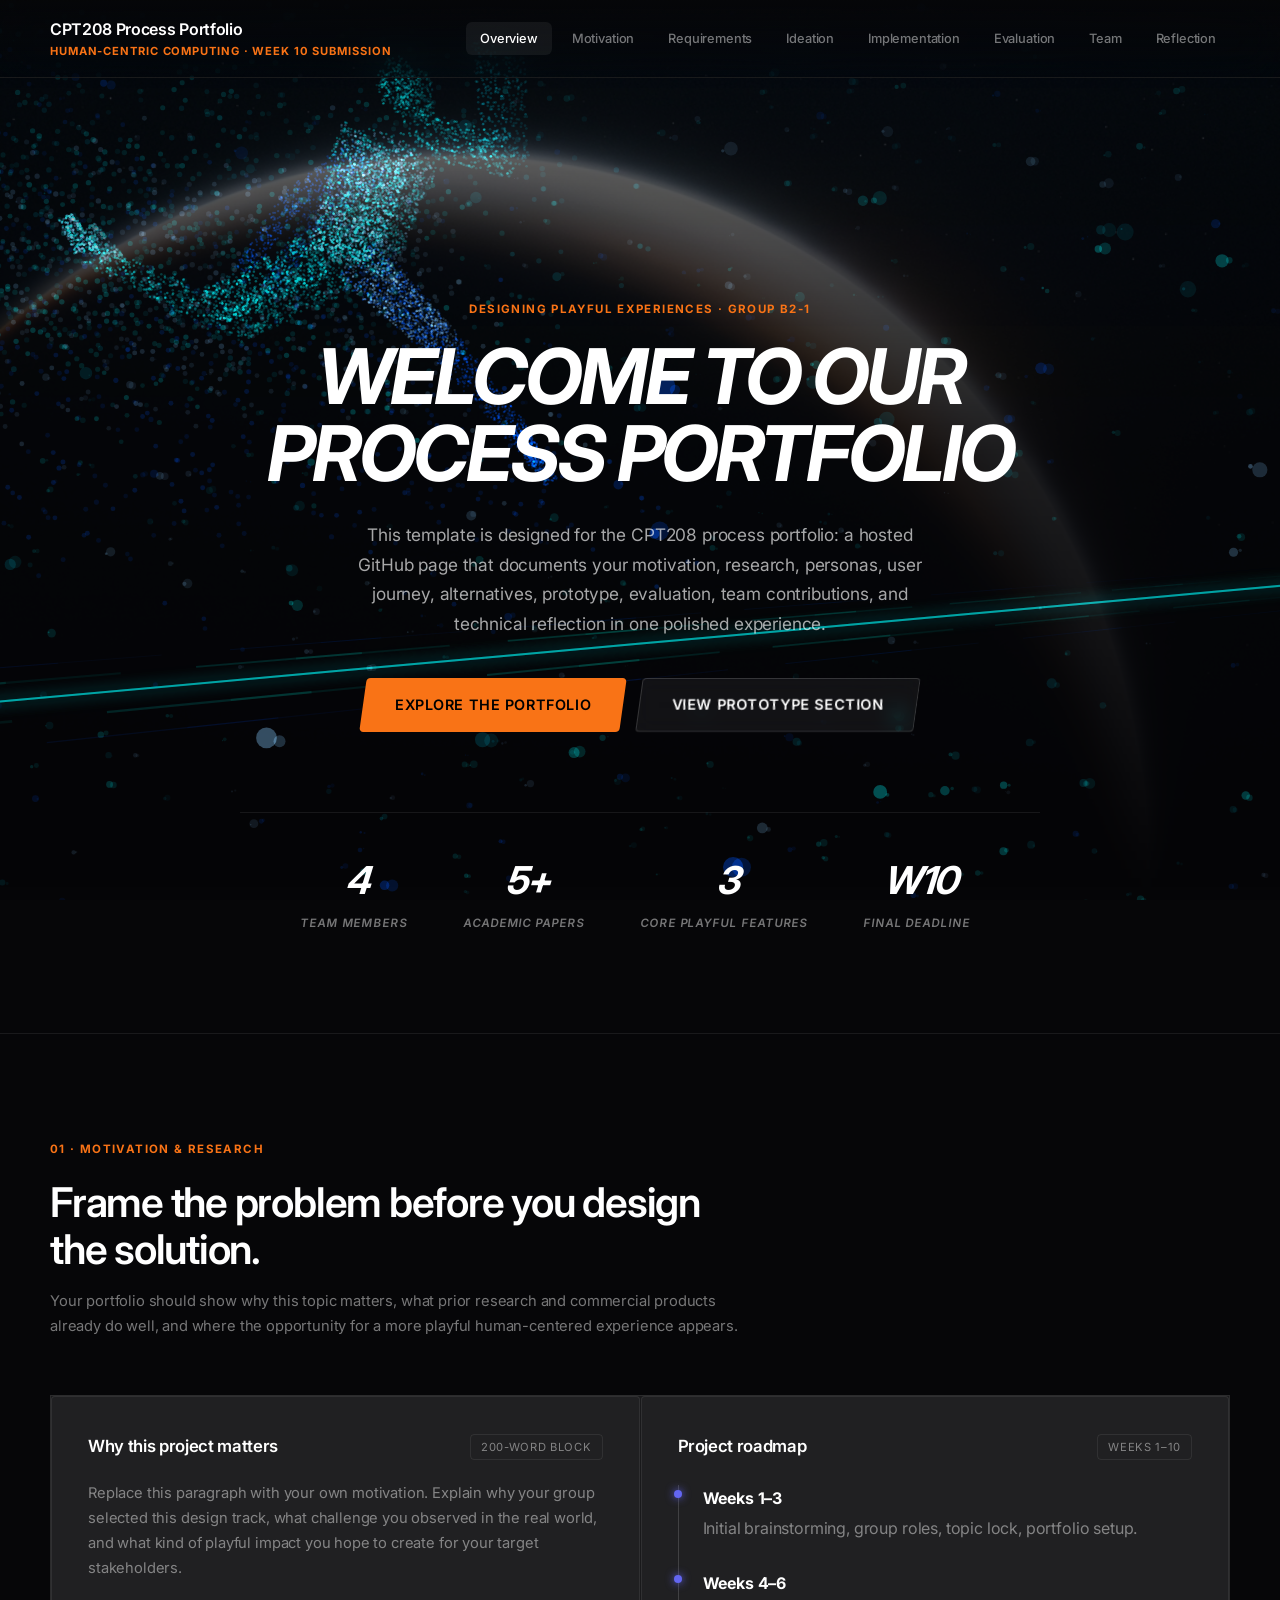
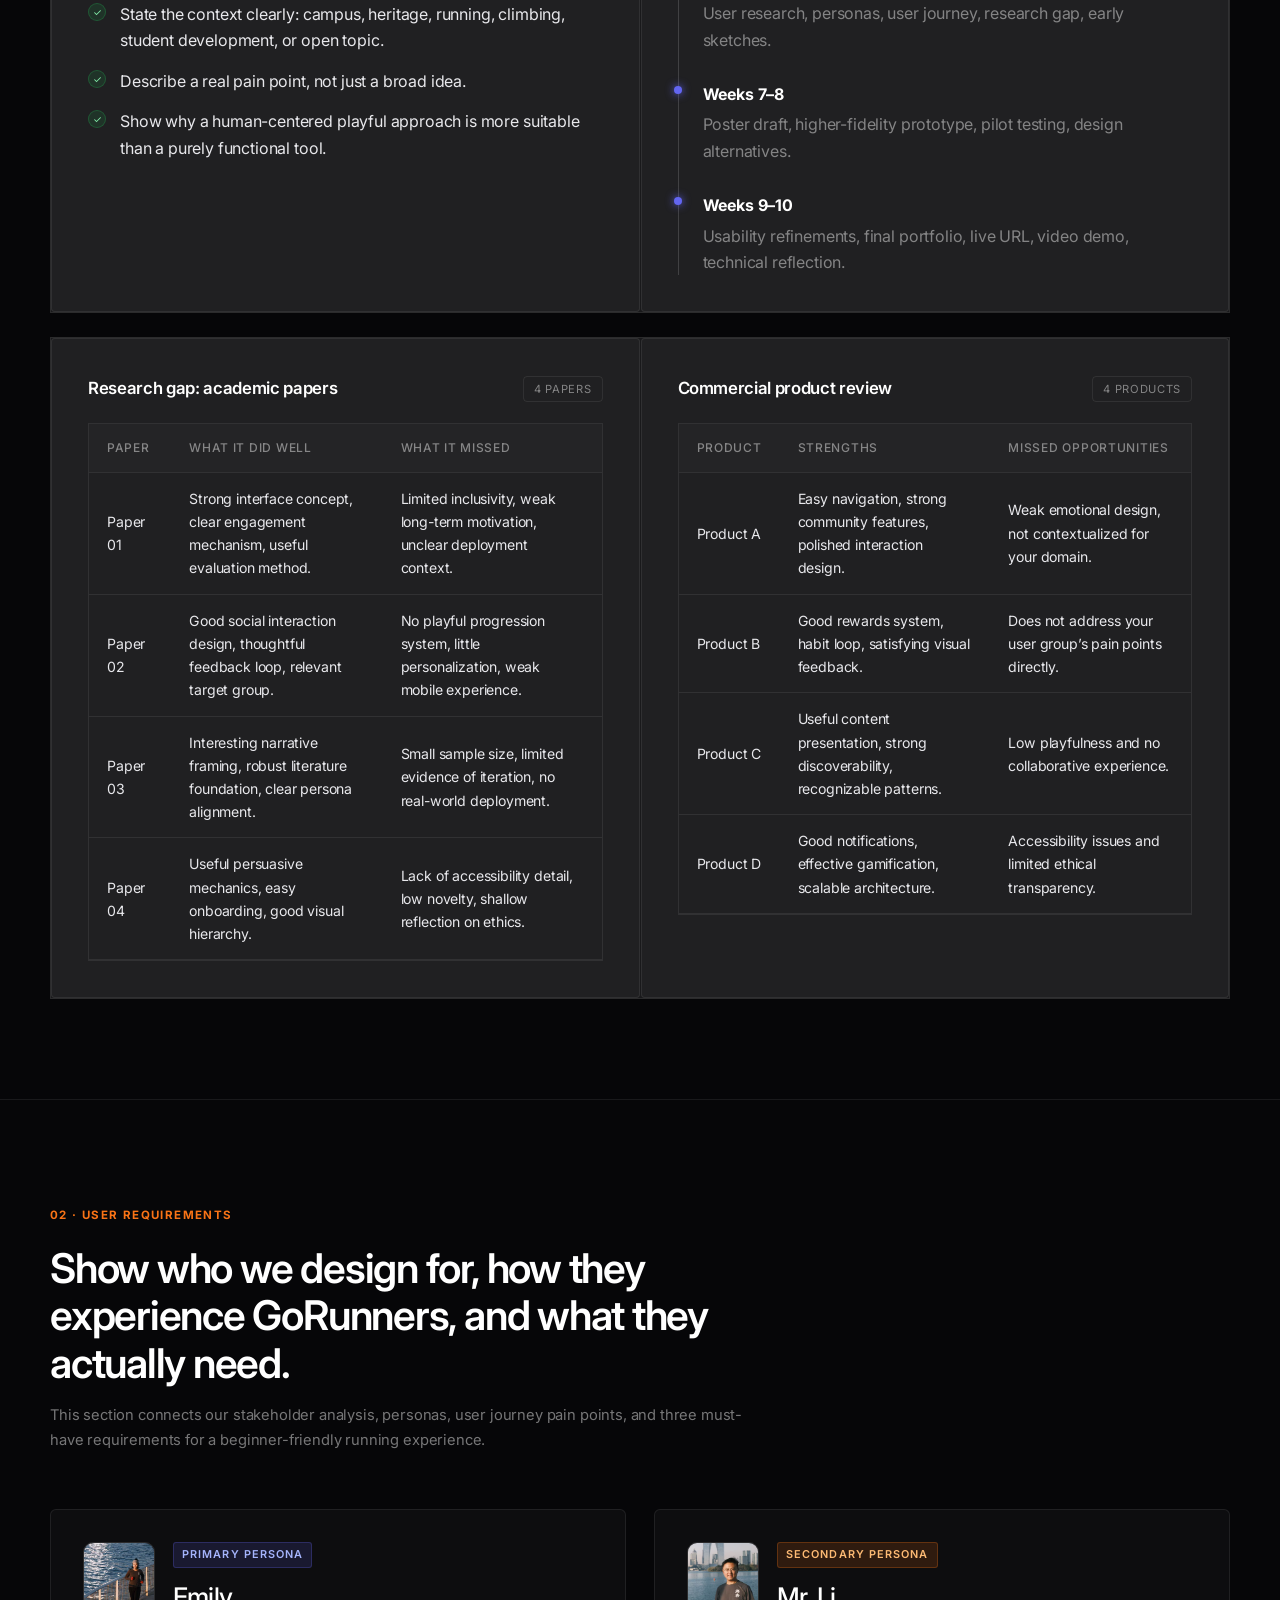
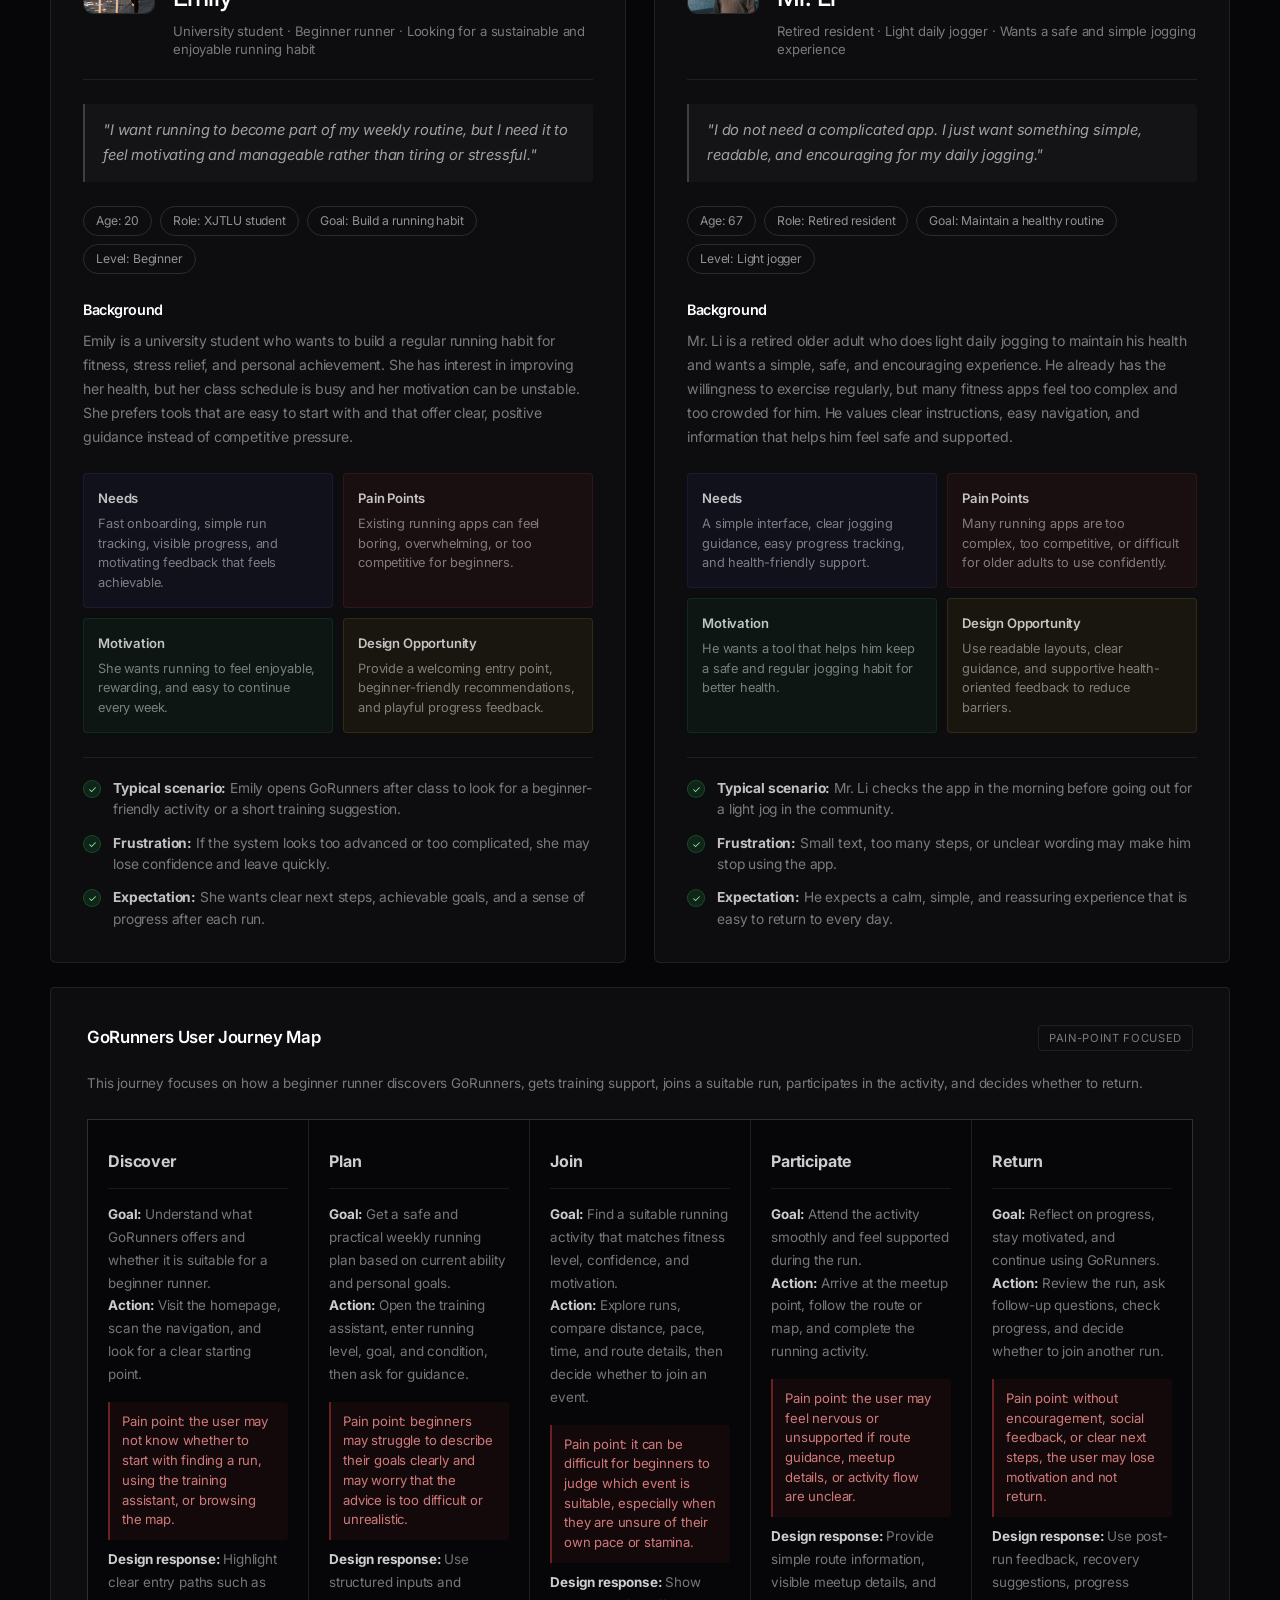
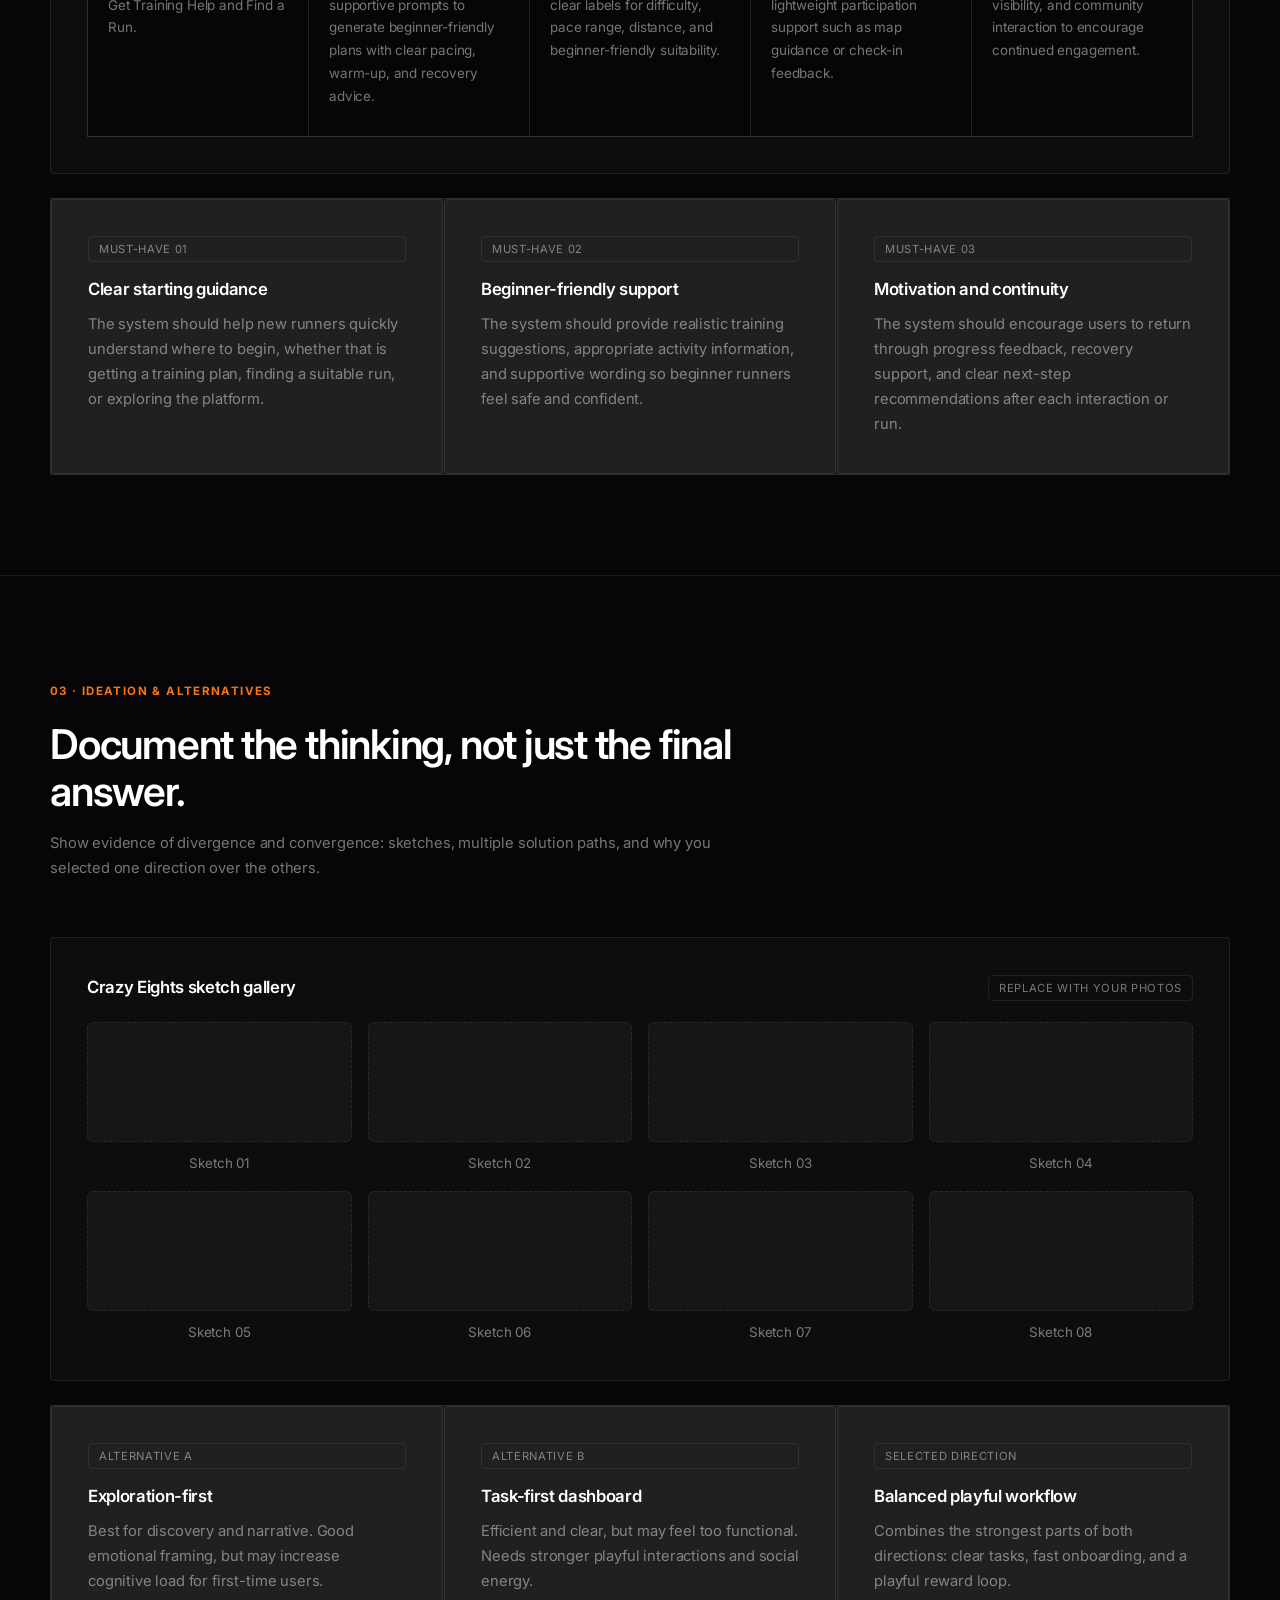
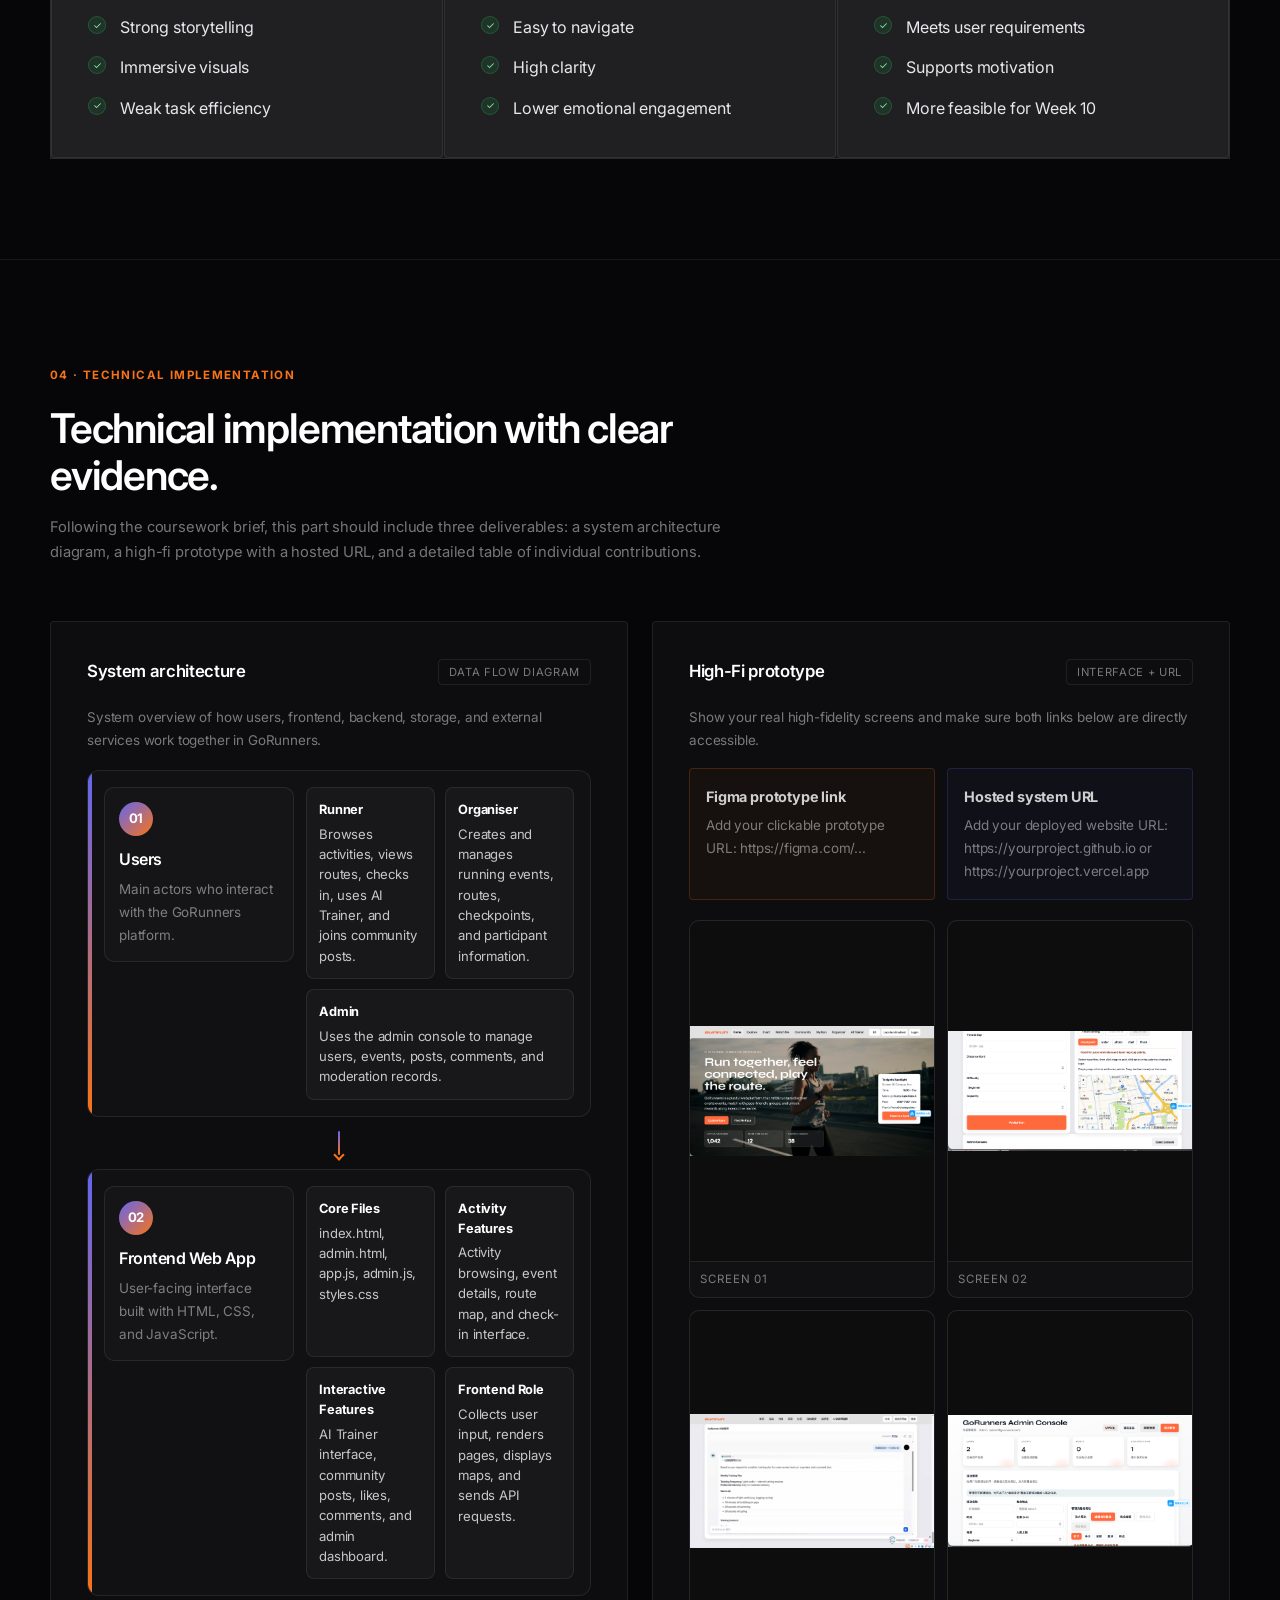
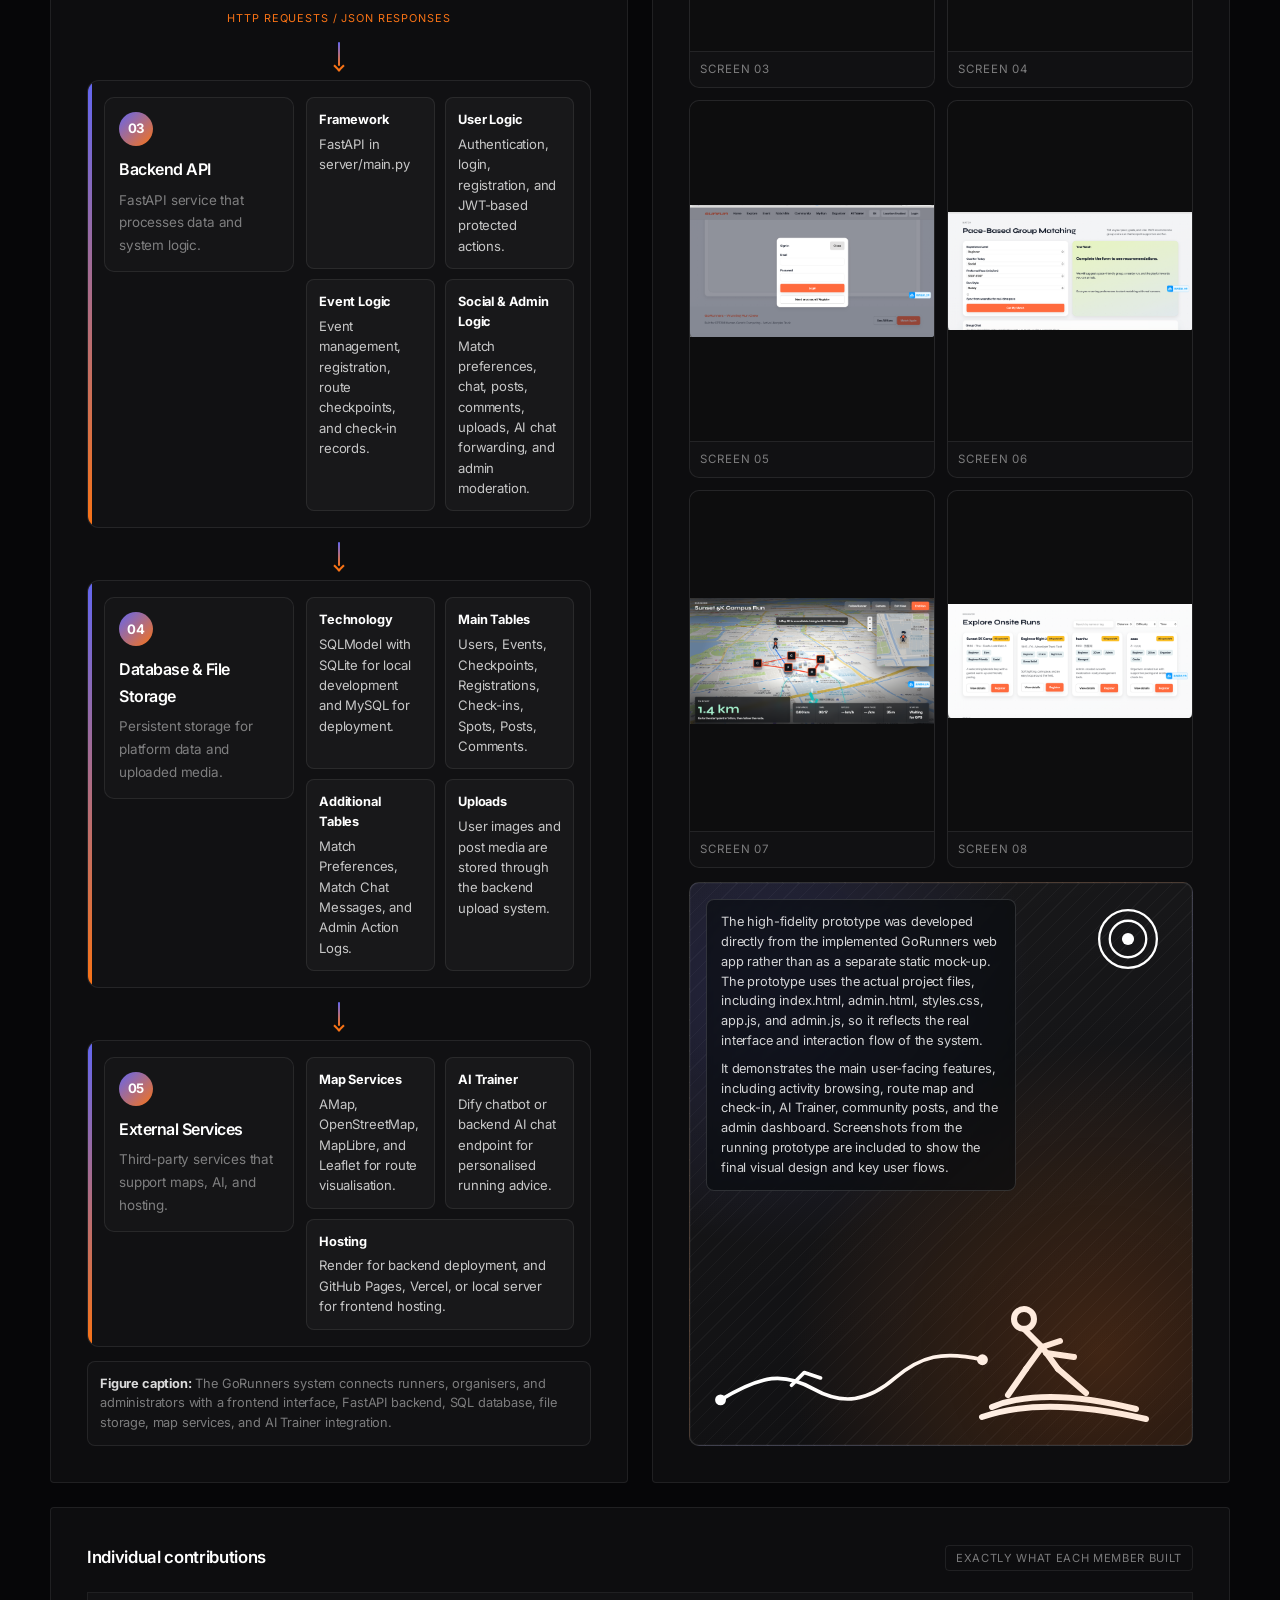
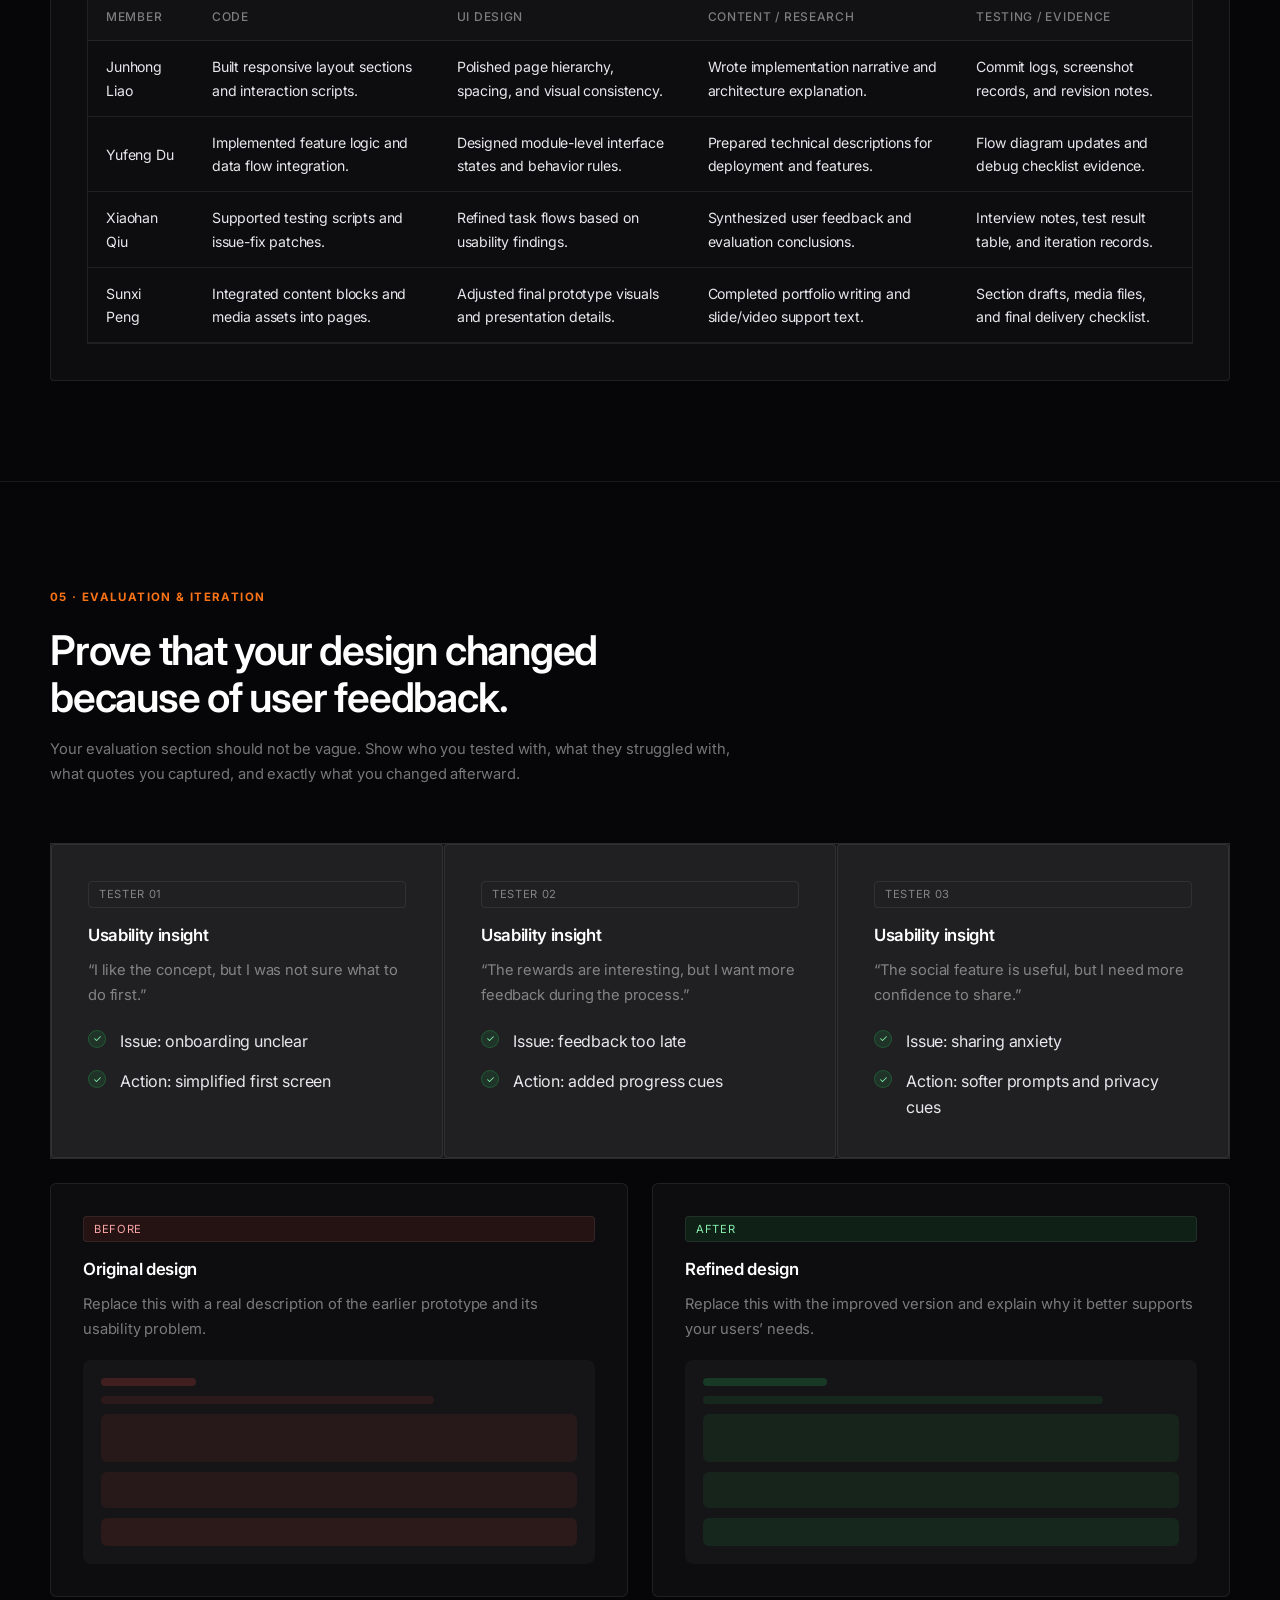
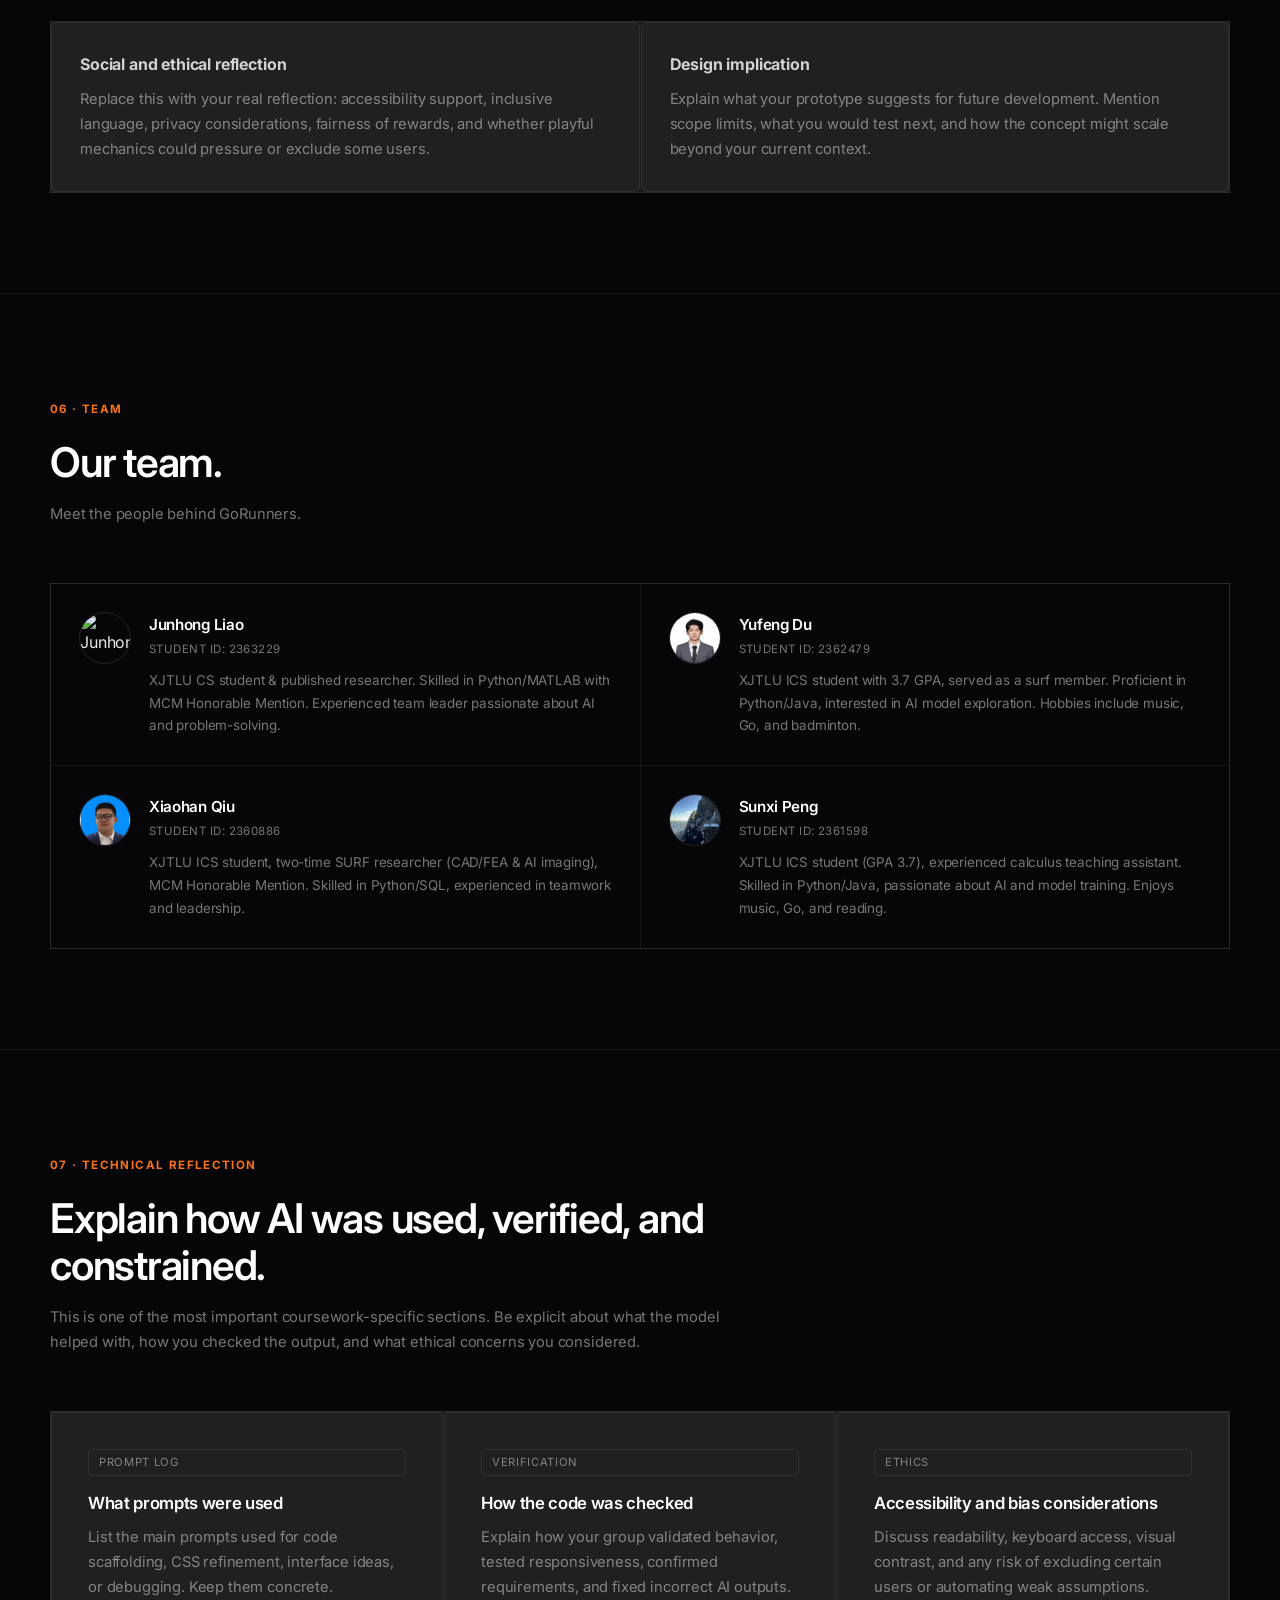
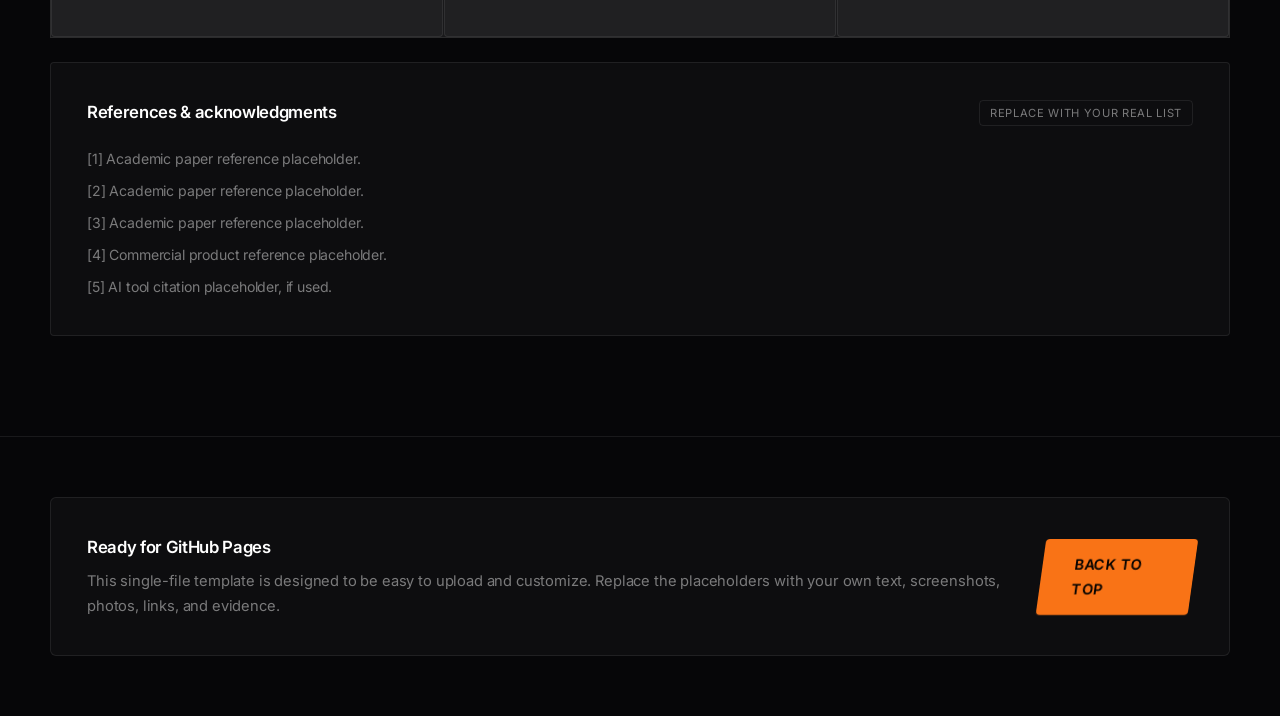
==== commit 9574a711: "Restore demo1 website and apply section 4 updates" ====
--- a/CPT208_Human_Centric_Computing-demo1/index.html
+++ b/CPT208_Human_Centric_Computing-demo1/index.html
@@ -27,7 +27,7 @@
           <a href="#motivation">Motivation</a>
           <a href="#requirements">Requirements</a>
           <a href="#ideation">Ideation</a>
-          <a href="#prototype">Prototype</a>
+          <a href="#prototype">Implementation</a>
           <a href="#evaluation">Evaluation</a>
           <a href="#team">Team</a>
           <a href="#reflection">Reflection</a>
@@ -409,98 +409,194 @@
     <section id="prototype">
       <div class="container">
         <div class="section-head reveal">
-          <div class="eyebrow">04 · Prototype & Technical Implementation</div>
-          <h2>Present the system like a real product, not just screenshots.</h2>
+          <div class="eyebrow">04 · Technical Implementation</div>
+          <h2>Technical implementation with clear evidence.</h2>
           <p>
-            This section is where your portfolio starts feeling substantial: a Figma link, system architecture, high-fidelity interface, live URL, and individual contributions.
+            Following the coursework brief, this part should include three deliverables: a system architecture diagram, a high-fi prototype with a hosted URL, and a detailed table of individual contributions.
           </p>
         </div>
 
-        <div class="g2">
+        <div class="g2 technical-grid" style="margin-top: 24px;">
           <article class="card reveal">
             <div class="card-top">
-              <h3>High-fidelity mobile view</h3>
-              <span class="chip">Replace with real screenshots</span>
-            </div>
-            <div class="proto-frame">
-              <div class="phone">
-                <div class="phone-screen">
-                  <div>
-                    <div class="chip">Prototype</div>
-                    <h3 style="margin-top: 10px; color: #fff;">Main screen title</h3>
-                    <p class="small" style="margin-top: 8px; color: rgba(255,255,255,0.6);">Use this area for your project name and value proposition.</p>
-                  </div>
-                  <div class="feature-grid">
-                    <div class="feature-block"><strong>Feature 1</strong><p class="small" style="margin-top:8px;">Playful interaction</p></div>
-                    <div class="feature-block"><strong>Feature 2</strong><p class="small" style="margin-top:8px;">Social feedback</p></div>
-                    <div class="feature-block"><strong>Feature 3</strong><p class="small" style="margin-top:8px;">Progress tracking</p></div>
-                    <div class="feature-block"><strong>Feature 4</strong><p class="small" style="margin-top:8px;">Rewards or reflection</p></div>
-                  </div>
-                  <div class="feature-block" style="min-height: 180px;">
-                    <strong>Replace with screenshot</strong>
-                    <p class="small" style="margin-top: 8px;">You can also turn this block into an actual image tag linked to your prototype screenshots.</p>
+              <h3>System architecture</h3>
+              <span class="chip">Data flow diagram</span>
+            </div>
+            <p class="small">System overview of how users, frontend, backend, storage, and external services work together in GoRunners.</p>
+            <div class="arch-stack">
+              <article class="arch-layer">
+                <div class="arch-layer-head">
+                  <div class="arch-number">01</div>
+                  <div class="arch-layer-text">
+                    <h4>Users</h4>
+                    <p class="small">Main actors who interact with the GoRunners platform.</p>
                   </div>
                 </div>
+                <div class="arch-layer-content">
+                  <div class="arch-chip"><strong>Runner</strong>Browses activities, views routes, checks in, uses AI Trainer, and joins community posts.</div>
+                  <div class="arch-chip"><strong>Organiser</strong>Creates and manages running events, routes, checkpoints, and participant information.</div>
+                  <div class="arch-chip wide"><strong>Admin</strong>Uses the admin console to manage users, events, posts, comments, and moderation records.</div>
+                </div>
+              </article>
+
+              <div class="arch-arrow" aria-hidden="true"></div>
+
+              <article class="arch-layer">
+                <div class="arch-layer-head">
+                  <div class="arch-number">02</div>
+                  <div class="arch-layer-text">
+                    <h4>Frontend Web App</h4>
+                    <p class="small">User-facing interface built with HTML, CSS, and JavaScript.</p>
+                  </div>
+                </div>
+                <div class="arch-layer-content">
+                  <div class="arch-chip"><strong>Core Files</strong>index.html, admin.html, app.js, admin.js, styles.css</div>
+                  <div class="arch-chip"><strong>Activity Features</strong>Activity browsing, event details, route map, and check-in interface.</div>
+                  <div class="arch-chip"><strong>Interactive Features</strong>AI Trainer interface, community posts, likes, comments, and admin dashboard.</div>
+                  <div class="arch-chip"><strong>Frontend Role</strong>Collects user input, renders pages, displays maps, and sends API requests.</div>
+                </div>
+              </article>
+
+              <div class="arch-flow">HTTP requests / JSON responses</div>
+              <div class="arch-arrow" aria-hidden="true"></div>
+
+              <article class="arch-layer">
+                <div class="arch-layer-head">
+                  <div class="arch-number">03</div>
+                  <div class="arch-layer-text">
+                    <h4>Backend API</h4>
+                    <p class="small">FastAPI service that processes data and system logic.</p>
+                  </div>
+                </div>
+                <div class="arch-layer-content">
+                  <div class="arch-chip"><strong>Framework</strong>FastAPI in server/main.py</div>
+                  <div class="arch-chip"><strong>User Logic</strong>Authentication, login, registration, and JWT-based protected actions.</div>
+                  <div class="arch-chip"><strong>Event Logic</strong>Event management, registration, route checkpoints, and check-in records.</div>
+                  <div class="arch-chip"><strong>Social & Admin Logic</strong>Match preferences, chat, posts, comments, uploads, AI chat forwarding, and admin moderation.</div>
+                </div>
+              </article>
+
+              <div class="arch-arrow" aria-hidden="true"></div>
+
+              <article class="arch-layer">
+                <div class="arch-layer-head">
+                  <div class="arch-number">04</div>
+                  <div class="arch-layer-text">
+                    <h4>Database & File Storage</h4>
+                    <p class="small">Persistent storage for platform data and uploaded media.</p>
+                  </div>
+                </div>
+                <div class="arch-layer-content">
+                  <div class="arch-chip"><strong>Technology</strong>SQLModel with SQLite for local development and MySQL for deployment.</div>
+                  <div class="arch-chip"><strong>Main Tables</strong>Users, Events, Checkpoints, Registrations, Check-ins, Spots, Posts, Comments.</div>
+                  <div class="arch-chip"><strong>Additional Tables</strong>Match Preferences, Match Chat Messages, and Admin Action Logs.</div>
+                  <div class="arch-chip"><strong>Uploads</strong>User images and post media are stored through the backend upload system.</div>
+                </div>
+              </article>
+
+              <div class="arch-arrow" aria-hidden="true"></div>
+
+              <article class="arch-layer">
+                <div class="arch-layer-head">
+                  <div class="arch-number">05</div>
+                  <div class="arch-layer-text">
+                    <h4>External Services</h4>
+                    <p class="small">Third-party services that support maps, AI, and hosting.</p>
+                  </div>
+                </div>
+                <div class="arch-layer-content">
+                  <div class="arch-chip"><strong>Map Services</strong>AMap, OpenStreetMap, MapLibre, and Leaflet for route visualisation.</div>
+                  <div class="arch-chip"><strong>AI Trainer</strong>Dify chatbot or backend AI chat endpoint for personalised running advice.</div>
+                  <div class="arch-chip wide"><strong>Hosting</strong>Render for backend deployment, and GitHub Pages, Vercel, or local server for frontend hosting.</div>
+                </div>
+              </article>
+
+              <div class="arch-caption">
+                <strong>Figure caption:</strong> The GoRunners system connects runners, organisers, and administrators with a frontend interface, FastAPI backend, SQL database, file storage, map services, and AI Trainer integration.
               </div>
             </div>
           </article>
 
           <article class="card reveal">
             <div class="card-top">
-              <h3>System architecture</h3>
-              <span class="chip">Data flow</span>
-            </div>
-            <div class="architecture">
-              <div class="arch-node">
-                <strong>User Input</strong>
-                <p class="small" style="margin-top:8px;">Tap, type, upload, select, or interact.</p>
-              </div>
-              <div class="arch-node">
-                <strong>Front-end Logic</strong>
-                <p class="small" style="margin-top:8px;">Validation, state, transitions, feedback.</p>
-              </div>
-              <div class="arch-node">
-                <strong>Data / Rules</strong>
-                <p class="small" style="margin-top:8px;">Progress, rewards, content, matching.</p>
-              </div>
-              <div class="arch-node">
-                <strong>User Outcome</strong>
-                <p class="small" style="margin-top:8px;">Visible progress, engagement, reflection.</p>
-              </div>
-            </div>
-            <div class="g2" style="margin-top: 18px; background: transparent; border: none; gap: 16px;">
+              <h3>High-Fi prototype</h3>
+              <span class="chip">Interface + URL</span>
+            </div>
+            <p class="small">Show your real high-fidelity screens and make sure both links below are directly accessible.</p>
+            <div class="deploy-links">
               <div class="note ai">
-                <strong>Figma prototype</strong>
-                <p class="small">Add a real Figma link here: <span class="muted">https://figma.com/...</span></p>
+                <strong>Figma prototype link</strong>
+                <p class="small">Add your clickable prototype URL: <span class="muted">https://figma.com/...</span></p>
               </div>
               <div class="note kpi">
-                <strong>Live system URL</strong>
-                <p class="small">Add your deployed link here: <span class="muted">https://yourproject.github.io</span></p>
-              </div>
-            </div>
-          </article>
-        </div>
-
-        <article class="card reveal" style="margin-top: 24px;">
+                <strong>Hosted system URL</strong>
+                <p class="small">Add your deployed website URL: <span class="muted">https://yourproject.github.io or https://yourproject.vercel.app</span></p>
+              </div>
+            </div>
+            <div class="hifi-gallery">
+              <figure class="hifi-shot">
+                <img src="img/hifi-01.png" alt="GoRunners high-fidelity prototype screen 01">
+                <figcaption>Screen 01</figcaption>
+              </figure>
+              <figure class="hifi-shot">
+                <img src="img/hifi-02.png" alt="GoRunners high-fidelity prototype screen 02">
+                <figcaption>Screen 02</figcaption>
+              </figure>
+              <figure class="hifi-shot">
+                <img src="img/hifi-03.png" alt="GoRunners high-fidelity prototype screen 03">
+                <figcaption>Screen 03</figcaption>
+              </figure>
+              <figure class="hifi-shot">
+                <img src="img/hifi-04.png" alt="GoRunners high-fidelity prototype screen 04">
+                <figcaption>Screen 04</figcaption>
+              </figure>
+              <figure class="hifi-shot">
+                <img src="img/hifi-05.png" alt="GoRunners high-fidelity prototype screen 05">
+                <figcaption>Screen 05</figcaption>
+              </figure>
+              <figure class="hifi-shot">
+                <img src="img/hifi-06.png" alt="GoRunners high-fidelity prototype screen 06">
+                <figcaption>Screen 06</figcaption>
+              </figure>
+              <figure class="hifi-shot">
+                <img src="img/hifi-07.png" alt="GoRunners high-fidelity prototype screen 07">
+                <figcaption>Screen 07</figcaption>
+              </figure>
+              <figure class="hifi-shot">
+                <img src="img/hifi-08.png" alt="GoRunners high-fidelity prototype screen 08">
+                <figcaption>Screen 08</figcaption>
+              </figure>
+            </div>
+            <div class="hifi-corner-note">
+              <div class="hifi-corner-copy">
+                <p>The high-fidelity prototype was developed directly from the implemented GoRunners web app rather than as a separate static mock-up. The prototype uses the actual project files, including index.html, admin.html, styles.css, app.js, and admin.js, so it reflects the real interface and interaction flow of the system.</p>
+                <p>It demonstrates the main user-facing features, including activity browsing, route map and check-in, AI Trainer, community posts, and the admin dashboard. Screenshots from the running prototype are included to show the final visual design and key user flows.</p>
+              </div>
+            </div>
+          </article>
+        </div>
+
+        <article class="card reveal technical-contrib" style="margin-top: 24px;">
           <div class="card-top">
             <h3>Individual contributions</h3>
-            <span class="chip">4 members</span>
+            <span class="chip">Exactly what each member built</span>
           </div>
           <div class="comparison-table">
             <table>
               <thead>
                 <tr>
                   <th>Member</th>
-                  <th>Role</th>
-                  <th>Main contribution</th>
-                  <th>Evidence</th>
+                  <th>Code</th>
+                  <th>UI Design</th>
+                  <th>Content / Research</th>
+                  <th>Testing / Evidence</th>
                 </tr>
               </thead>
               <tbody>
-                <tr><td>Junhong Liao</td><td>Example: Front-end / Research</td><td>UI implementation, code structure, literature review, testing.</td><td>Git commits, screenshots, meeting notes, prototype pages.</td></tr>
-                <tr><td>Yufeng Du</td><td>Example: System logic / Data</td><td>Interactive features, architecture, content organization, debugging.</td><td>Component files, flow diagrams, evaluation records.</td></tr>
-                <tr><td>Xiaohan Qiu</td><td>Example: Research / Evaluation</td><td>Paper review, personas, usability study, insight synthesis.</td><td>Interview notes, testing summary, reflection drafts.</td></tr>
-                <tr><td>Sunxi Peng</td><td>Example: Content / Presentation</td><td>Portfolio writing, visual assets, prototype polishing, slides or video support.</td><td>Portfolio sections, media assets, design revisions.</td></tr>
+                <tr><td>Junhong Liao</td><td>Built responsive layout sections and interaction scripts.</td><td>Polished page hierarchy, spacing, and visual consistency.</td><td>Wrote implementation narrative and architecture explanation.</td><td>Commit logs, screenshot records, and revision notes.</td></tr>
+                <tr><td>Yufeng Du</td><td>Implemented feature logic and data flow integration.</td><td>Designed module-level interface states and behavior rules.</td><td>Prepared technical descriptions for deployment and features.</td><td>Flow diagram updates and debug checklist evidence.</td></tr>
+                <tr><td>Xiaohan Qiu</td><td>Supported testing scripts and issue-fix patches.</td><td>Refined task flows based on usability findings.</td><td>Synthesized user feedback and evaluation conclusions.</td><td>Interview notes, test result table, and iteration records.</td></tr>
+                <tr><td>Sunxi Peng</td><td>Integrated content blocks and media assets into pages.</td><td>Adjusted final prototype visuals and presentation details.</td><td>Completed portfolio writing and slide/video support text.</td><td>Section drafts, media files, and final delivery checklist.</td></tr>
               </tbody>
             </table>
           </div>
--- a/CPT208_Human_Centric_Computing-demo1/style.css
+++ b/CPT208_Human_Centric_Computing-demo1/style.css
@@ -256,19 +256,34 @@
 .sketch{height:120px;border-radius:6px;background:rgba(255,255,255,.04);border:1px dashed var(--line)}
 
 /* ===== PROTOTYPE ===== */
-.proto-frame{display:flex;justify-content:center;margin-top:20px}
-.phone{
-  width:280px;border-radius:28px;padding:16px;
-  background:linear-gradient(180deg,rgba(255,255,255,.06),rgba(255,255,255,.02));
-  border:1px solid rgba(255,255,255,.12);
-}
-.phone-screen{padding:20px;display:grid;gap:16px}
-.feature-grid{display:grid;grid-template-columns:1fr 1fr;gap:10px}
-.feature-block{
-  padding:14px;border-radius:8px;
-  background:rgba(255,255,255,.04);border:1px solid var(--line);
-}
-.feature-block strong{font-size:.82rem}
+.hifi-gallery{
+  margin-top:20px;
+  display:grid;
+  grid-template-columns:repeat(2,minmax(0,1fr));
+  gap:12px;
+}
+.hifi-shot{
+  margin:0;
+  border:1px solid var(--line);
+  border-radius:10px;
+  overflow:hidden;
+  background:rgba(255,255,255,.02);
+}
+.hifi-shot img{
+  width:100%;
+  display:block;
+  height:clamp(240px,30vw,340px);
+  object-fit:contain;
+  background:rgba(0,0,0,.24);
+}
+.hifi-shot figcaption{
+  padding:8px 10px;
+  border-top:1px solid var(--line);
+  font-size:.72rem;
+  text-transform:uppercase;
+  letter-spacing:.08em;
+  color:var(--muted);
+}
 
 /* Architecture */
 .architecture{display:grid;grid-template-columns:repeat(4,1fr);gap:12px;margin-top:20px}
@@ -277,6 +292,176 @@
   background:rgba(255,255,255,.03);border:1px solid var(--line);
 }
 .arch-node strong{font-size:.85rem}
+
+/* Technical implementation section */
+.deploy-links{
+  margin-top:16px;
+  display:grid;
+  grid-template-columns:1fr 1fr;
+  gap:12px;
+}
+.technical-grid{
+  grid-template-columns:repeat(2,minmax(0,1fr));
+  gap:24px;
+  background:transparent;
+  border:none;
+  align-items:stretch;
+}
+.technical-grid > *{
+  height:100%;
+}
+.technical-grid > .card:nth-child(2){
+  display:flex;
+  flex-direction:column;
+}
+.hifi-corner-note{
+  margin-top:14px;
+  flex:1;
+  min-height:220px;
+  padding:16px;
+  border:1px solid rgba(255,255,255,.14);
+  border-radius:10px;
+  display:flex;
+  justify-content:flex-start;
+  align-items:flex-start;
+  background:
+    radial-gradient(circle at 16% 18%, rgba(99,102,241,.18), transparent 42%),
+    radial-gradient(circle at 82% 84%, rgba(249,115,22,.2), transparent 50%),
+    linear-gradient(165deg, rgba(255,255,255,.05), rgba(255,255,255,.015)),
+    repeating-linear-gradient(135deg, rgba(255,255,255,.03) 0 1px, transparent 1px 11px),
+    url("data:image/svg+xml,%3Csvg%20xmlns='http://www.w3.org/2000/svg'%20viewBox='0%200%20320%20180'%20fill='none'%20stroke='%23ffffff'%20stroke-width='4'%20stroke-linecap='round'%20stroke-linejoin='round'%3E%3Cpath%20d='M16%20148%20C62%20120%2086%20118%20118%20136%20C150%20154%20178%20150%20208%20124%20C236%20100%20260%2094%20304%20104'/%3E%3Ccircle%20cx='16'%20cy='148'%20r='6'%20fill='%23ffffff'%20stroke='none'/%3E%3Ccircle%20cx='304'%20cy='104'%20r='6'%20fill='%23ffffff'%20stroke='none'/%3E%3Cpath%20d='M94%20132%20L108%20118%20L126%20124'/%3E%3C/svg%3E") no-repeat left 16px bottom 16px / 58% auto,
+    url("data:image/svg+xml,%3Csvg%20xmlns='http://www.w3.org/2000/svg'%20viewBox='0%200%20220%20140'%20fill='none'%20stroke='%23ffffff'%20stroke-width='6'%20stroke-linecap='round'%20stroke-linejoin='round'%3E%3Ccircle%20cx='70'%20cy='28'%20r='10'/%3E%3Cpath%20d='M70%2038%20L88%2056%20L106%2050'/%3E%3Cpath%20d='M88%2056%20L72%2078'/%3E%3Cpath%20d='M72%2078%20L54%20104'/%3E%3Cpath%20d='M88%2056%20L104%2078'/%3E%3Cpath%20d='M104%2078%20L132%20102'/%3E%3Cpath%20d='M92%2062%20L120%2066'/%3E%3Cpath%20d='M38%20116%20C72%20102%20118%20102%20182%20118'/%3E%3Cpath%20d='M28%20126%20C68%20112%20122%20112%20192%20128'/%3E%3C/svg%3E") no-repeat right 18px bottom 14px / min(30vw,220px) auto,
+    url("data:image/svg+xml,%3Csvg%20xmlns='http://www.w3.org/2000/svg'%20viewBox='0%200%20100%20100'%20fill='none'%20stroke='%23ffffff'%20stroke-width='3'%3E%3Ccircle%20cx='50'%20cy='50'%20r='38'/%3E%3Ccircle%20cx='50'%20cy='50'%20r='24'/%3E%3Ccircle%20cx='50'%20cy='50'%20r='8'%20fill='%23ffffff'%20stroke='none'/%3E%3C/svg%3E") no-repeat right 26px top 18px / 76px 76px;
+  box-shadow:inset 0 0 0 1px rgba(255,255,255,.03);
+}
+.hifi-corner-copy{
+  max-width:min(66%,460px);
+  padding:12px 14px;
+  border:1px solid rgba(255,255,255,.14);
+  border-radius:8px;
+  background:rgba(8,10,14,.62);
+  backdrop-filter:blur(3px);
+}
+.hifi-corner-copy p{
+  margin:0;
+  color:rgba(255,255,255,.82);
+  font-size:.8rem;
+  line-height:1.55;
+}
+.hifi-corner-copy p + p{
+  margin-top:8px;
+}
+
+.arch-stack{
+  margin-top:18px;
+  display:grid;
+  gap:14px;
+}
+.arch-layer{
+  position:relative;
+  display:grid;
+  grid-template-columns:190px minmax(0,1fr);
+  gap:12px;
+  padding:16px;
+  border:1px solid var(--line);
+  border-radius:12px;
+  background:rgba(255,255,255,.02);
+  overflow:hidden;
+  align-items:start;
+}
+.arch-layer::before{
+  content:"";
+  position:absolute;
+  top:0;
+  left:0;
+  width:4px;
+  height:100%;
+  background:linear-gradient(180deg,var(--accent),var(--accent-neon));
+}
+.arch-layer-head{
+  padding:14px;
+  border:1px solid var(--line);
+  border-radius:10px;
+  background:rgba(255,255,255,.02);
+  display:grid;
+  gap:10px;
+  align-content:start;
+}
+.arch-number{
+  width:34px;
+  height:34px;
+  border-radius:50%;
+  display:grid;
+  place-items:center;
+  font-size:.82rem;
+  font-weight:700;
+  color:#fff;
+  background:linear-gradient(135deg,var(--accent),var(--accent-neon));
+}
+.arch-layer-text h4{
+  margin:0 0 6px;
+  font-size:1rem;
+}
+.arch-layer-text p{margin:0}
+.arch-layer-content{
+  display:grid;
+  grid-template-columns:1fr 1fr;
+  gap:10px;
+}
+.arch-chip{
+  border-radius:8px;
+  padding:12px;
+  background:rgba(255,255,255,.03);
+  border:1px solid var(--line);
+  font-size:.82rem;
+  color:rgba(255,255,255,.76);
+  line-height:1.55;
+}
+.arch-chip strong{
+  display:block;
+  margin-bottom:4px;
+  color:#fff;
+  font-size:.8rem;
+}
+.arch-chip.wide{grid-column:1 / -1}
+.arch-arrow{
+  width:2px;
+  height:24px;
+  margin:0 auto;
+  background:linear-gradient(180deg,var(--accent),var(--accent-neon));
+  border-radius:999px;
+  position:relative;
+}
+.arch-arrow::after{
+  content:"";
+  position:absolute;
+  left:50%;
+  bottom:-4px;
+  width:8px;
+  height:8px;
+  border-right:2px solid var(--accent-neon);
+  border-bottom:2px solid var(--accent-neon);
+  transform:translateX(-50%) rotate(45deg);
+}
+.arch-flow{
+  text-align:center;
+  text-transform:uppercase;
+  letter-spacing:.08em;
+  font-size:.68rem;
+  color:var(--accent-neon);
+}
+.arch-caption{
+  padding:12px;
+  border:1px solid var(--line);
+  border-radius:8px;
+  background:rgba(255,255,255,.02);
+  font-size:.8rem;
+  line-height:1.55;
+  color:var(--muted);
+}
+.arch-caption strong{
+  color:rgba(255,255,255,.85);
+}
 
 /* ===== BEFORE / AFTER ===== */
 .before-after{display:grid;grid-template-columns:1fr 1fr;gap:24px}
@@ -342,8 +527,14 @@
   .persona-quad{grid-template-columns:1fr}
   .gallery{grid-template-columns:repeat(2,1fr)}
   .architecture{grid-template-columns:1fr 1fr}
+  .technical-grid{grid-template-columns:1fr}
+  .hifi-corner-note{display:none}
+  .deploy-links{grid-template-columns:1fr}
+  .arch-layer{grid-template-columns:1fr}
+  .arch-layer-content{grid-template-columns:1fr}
   .nav-links{display:none}
   .hero-stats{flex-direction:column;gap:20px}
   .hero{padding:80px 0 40px;min-height:auto}
-  .feature-grid{grid-template-columns:1fr}
-}
+  .hifi-gallery{grid-template-columns:1fr}
+  .hifi-shot img{height:min(68vw,460px)}
+}
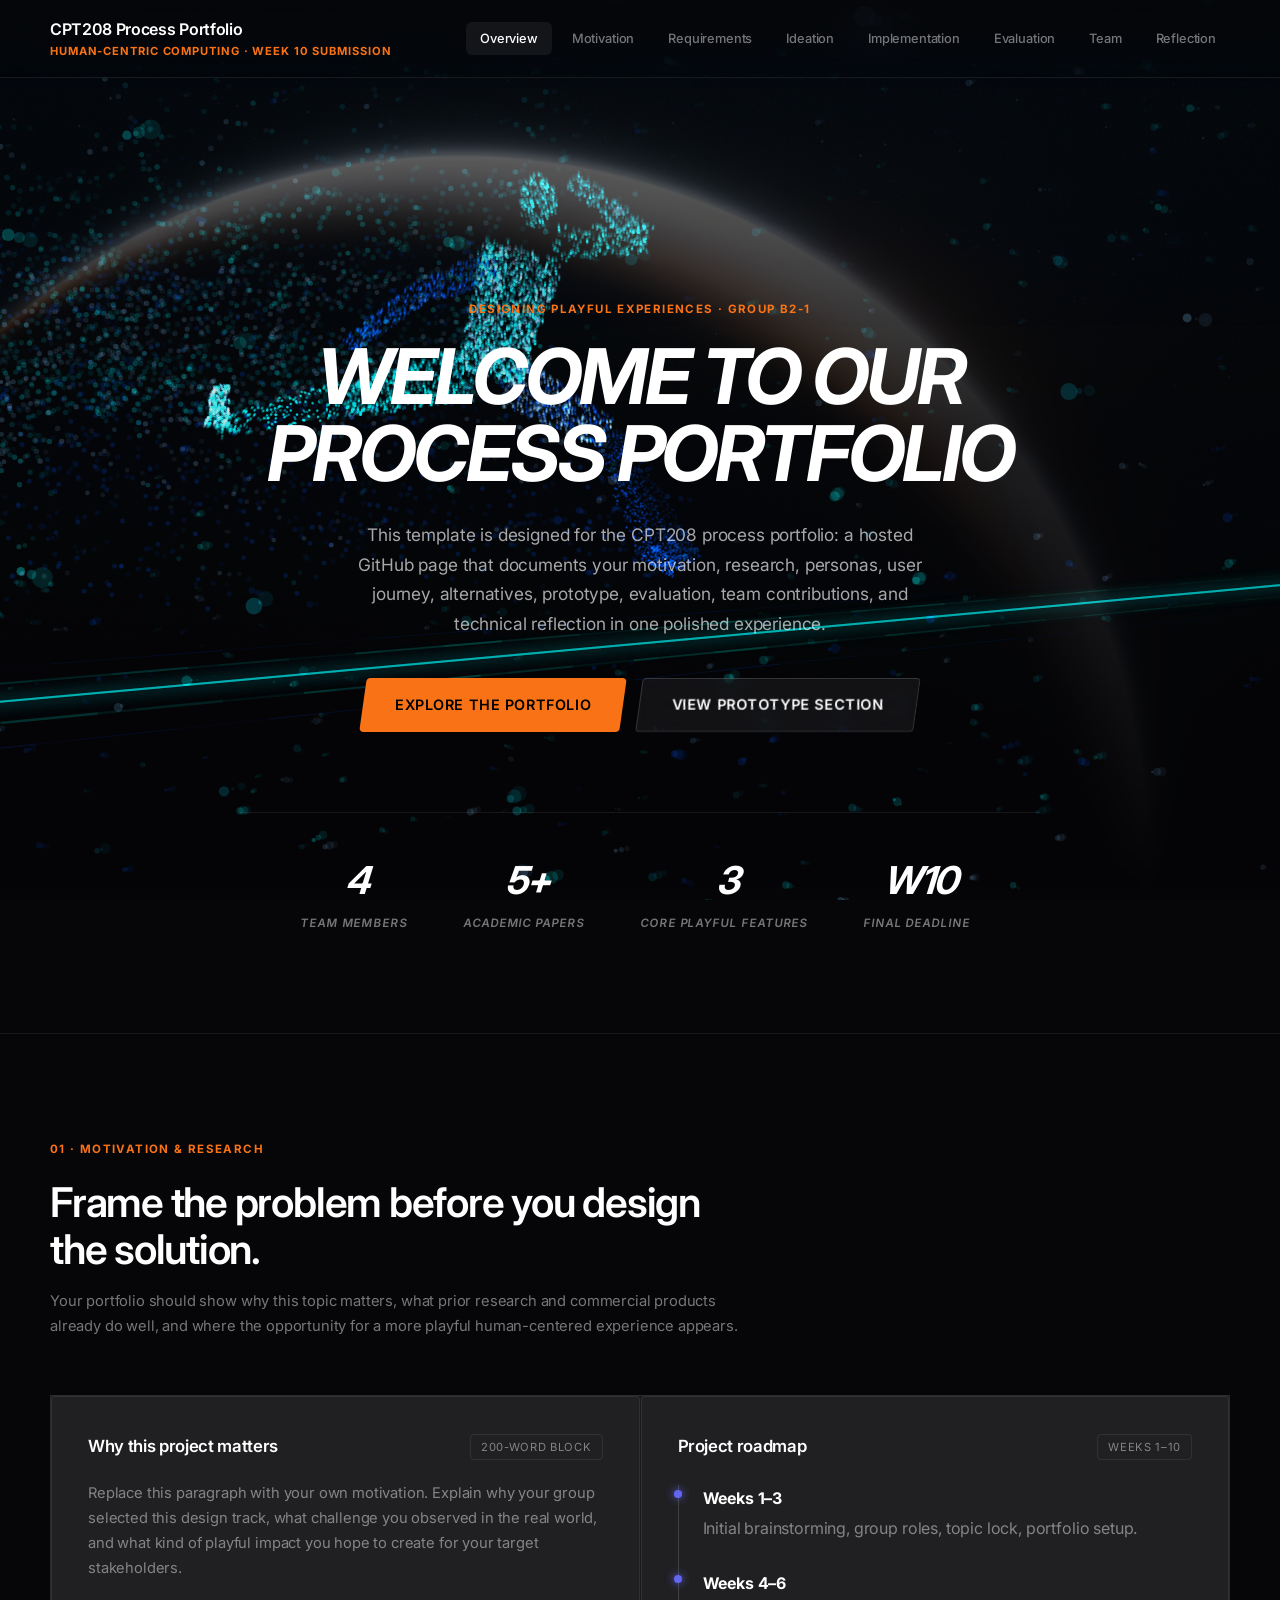
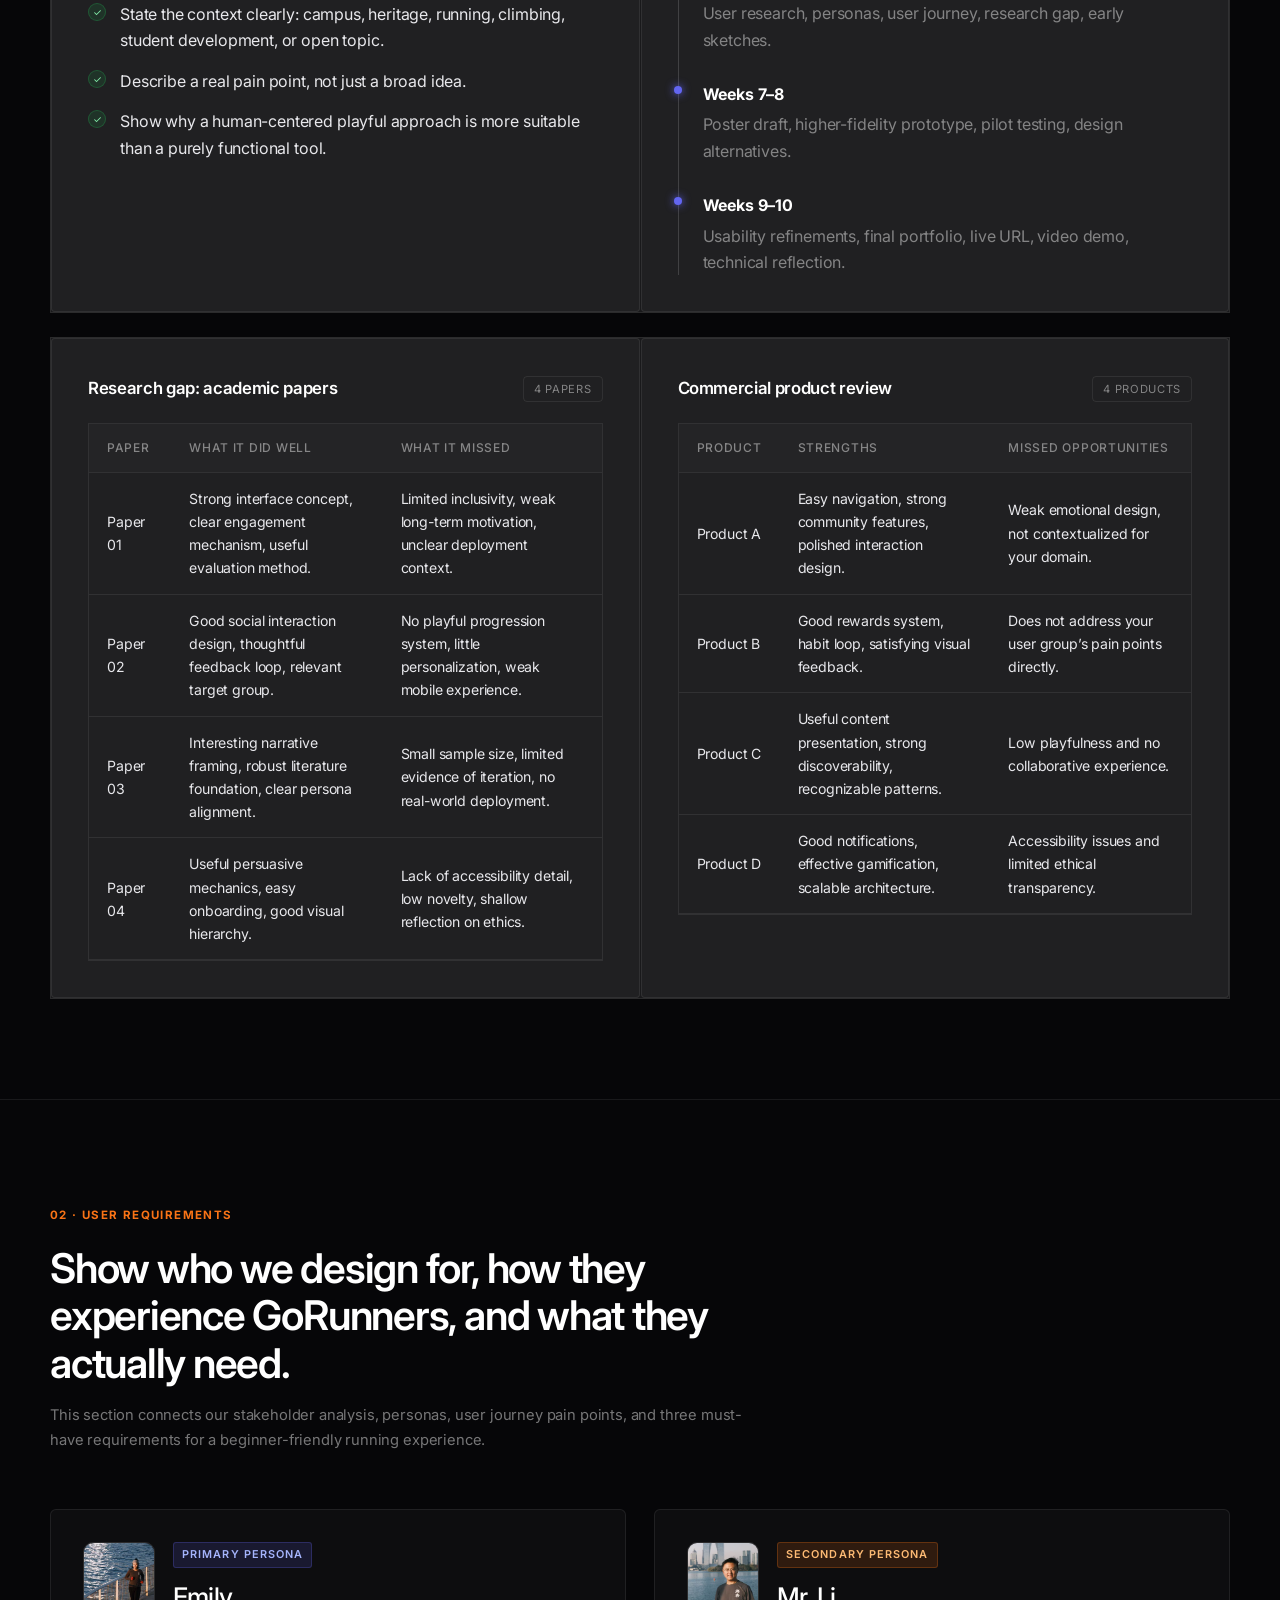
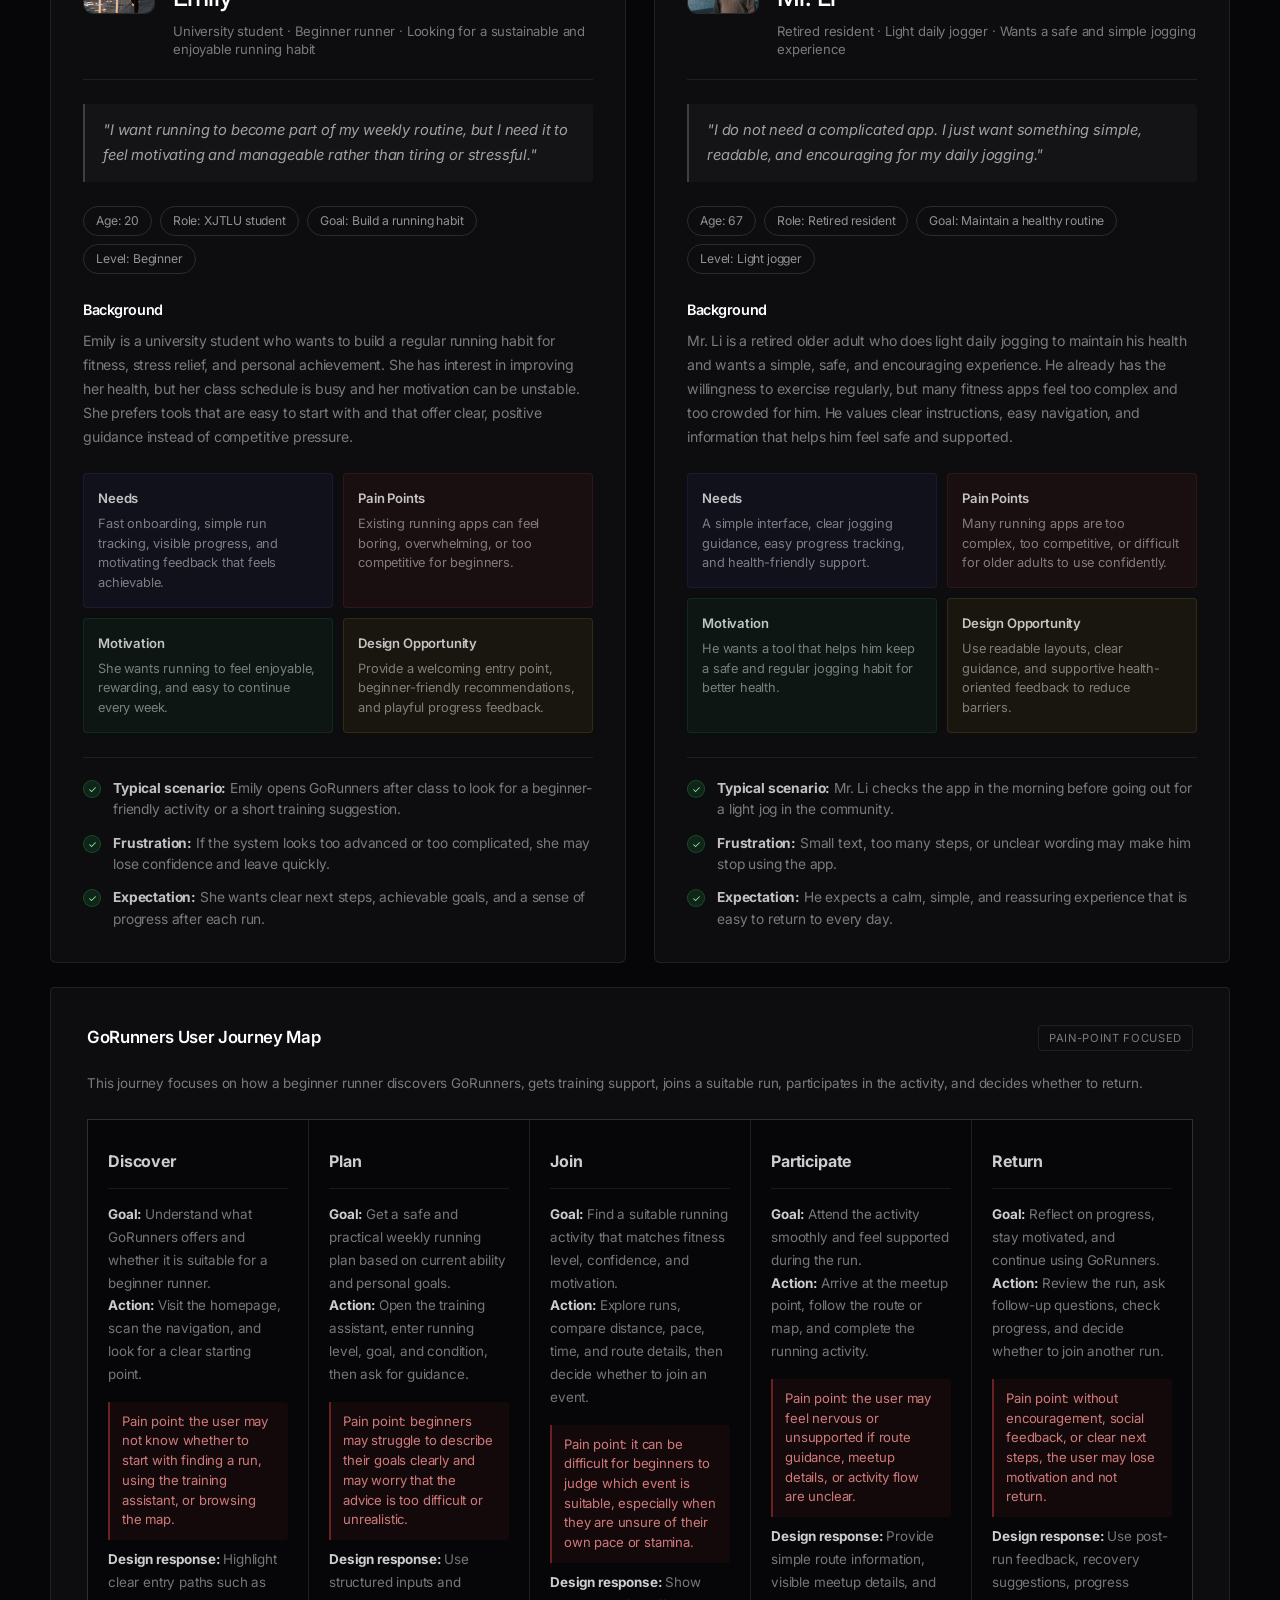
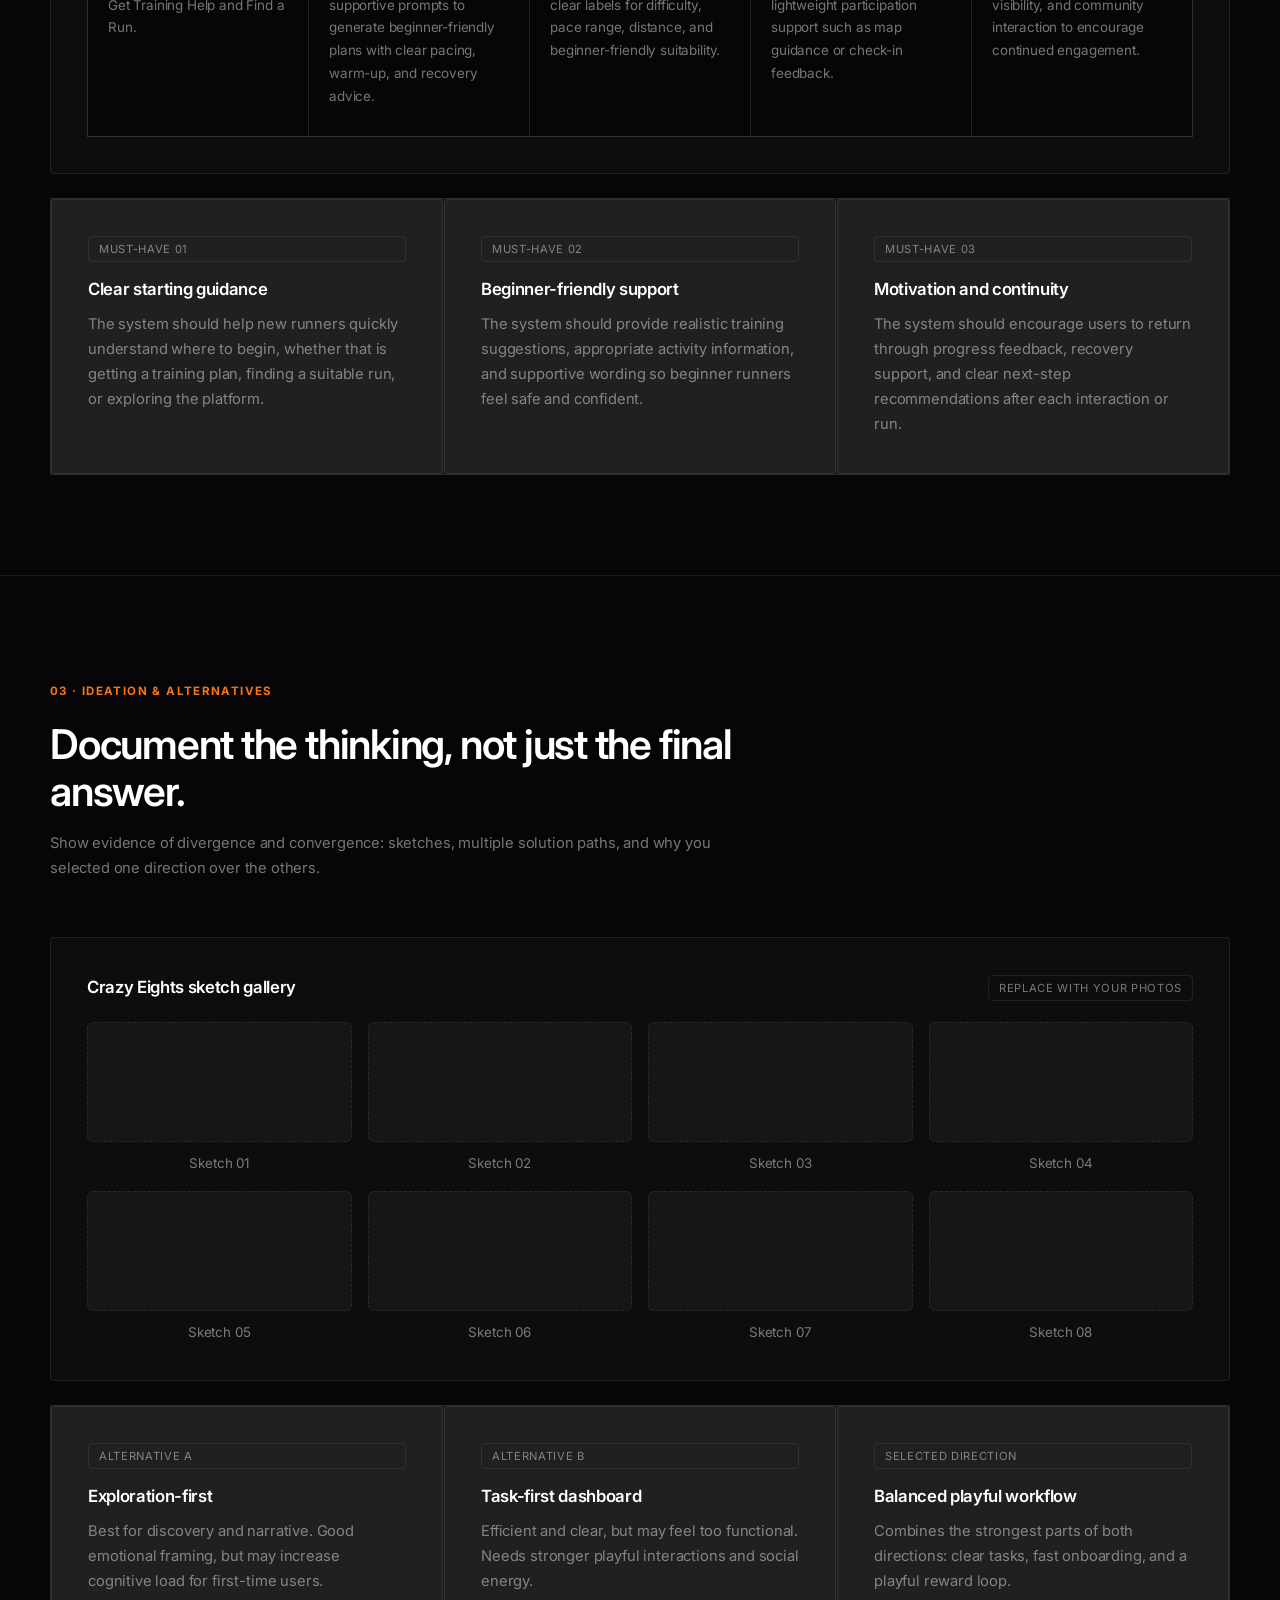
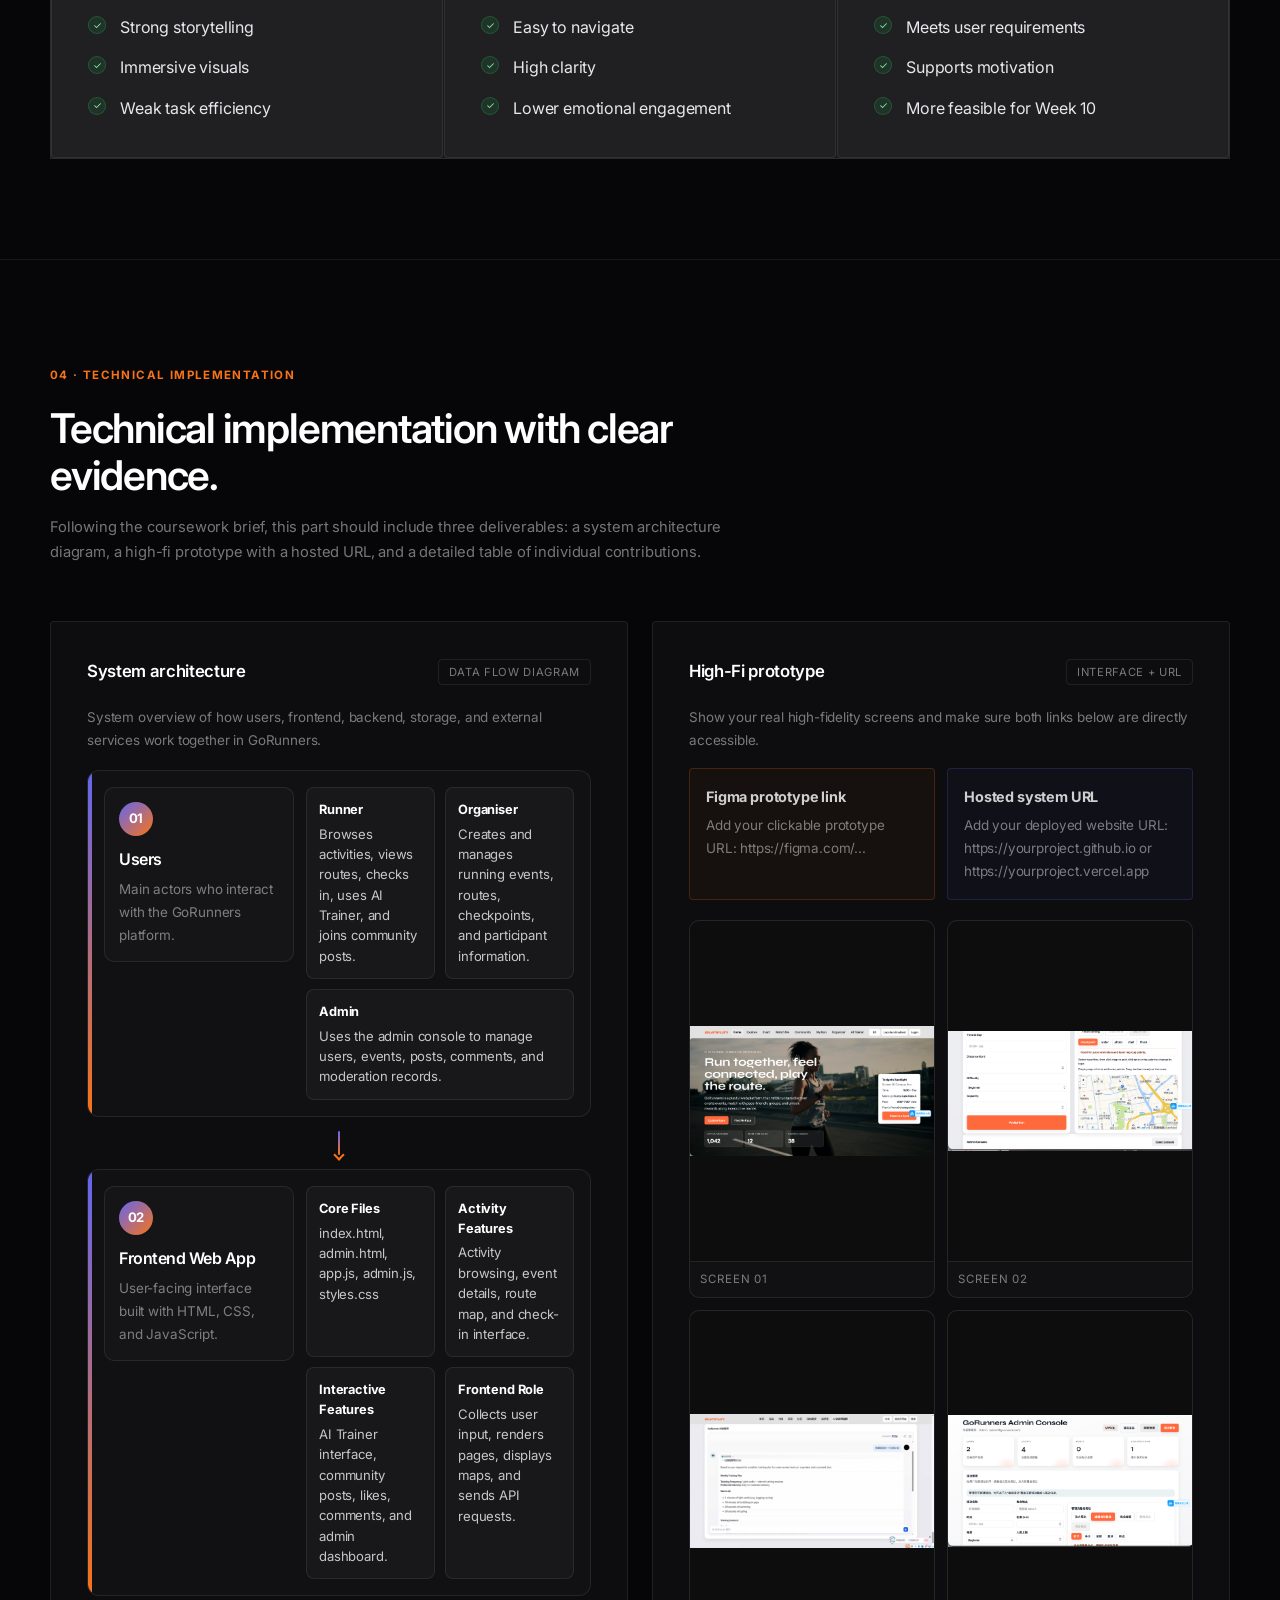
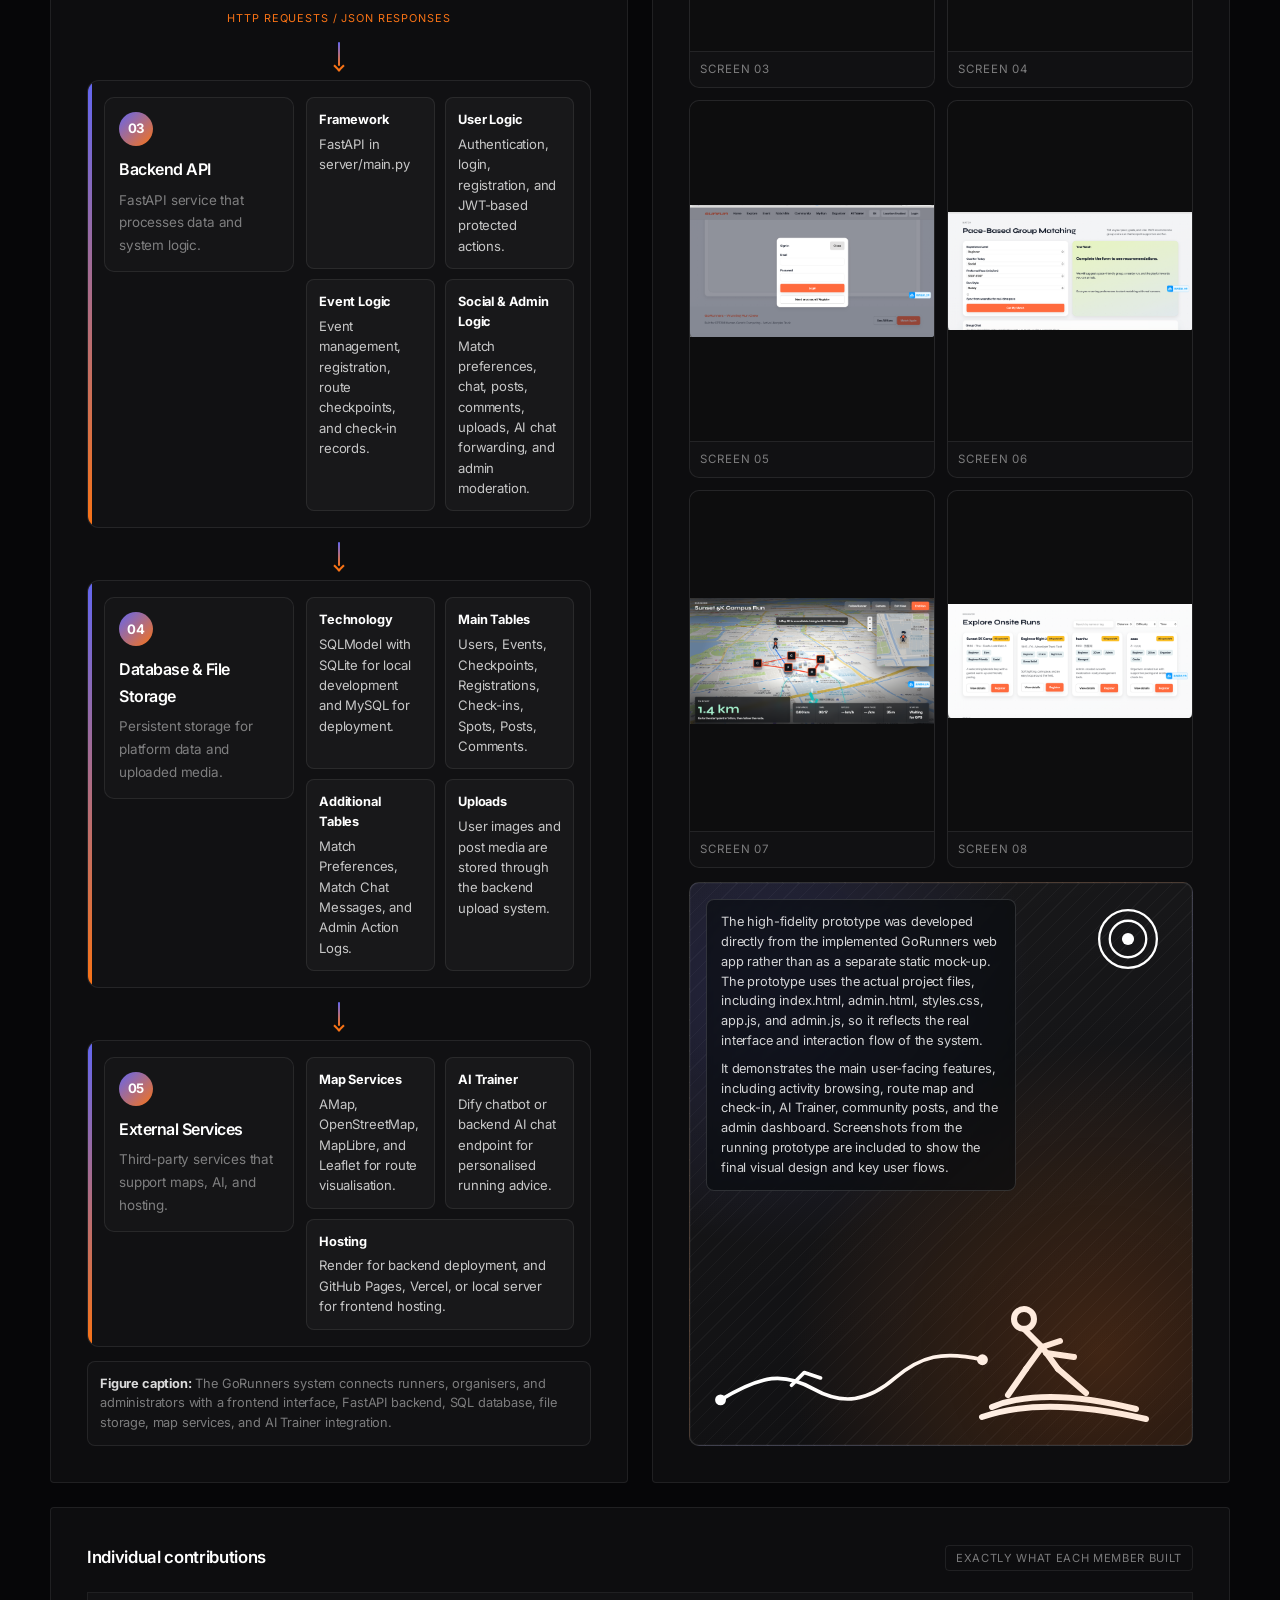
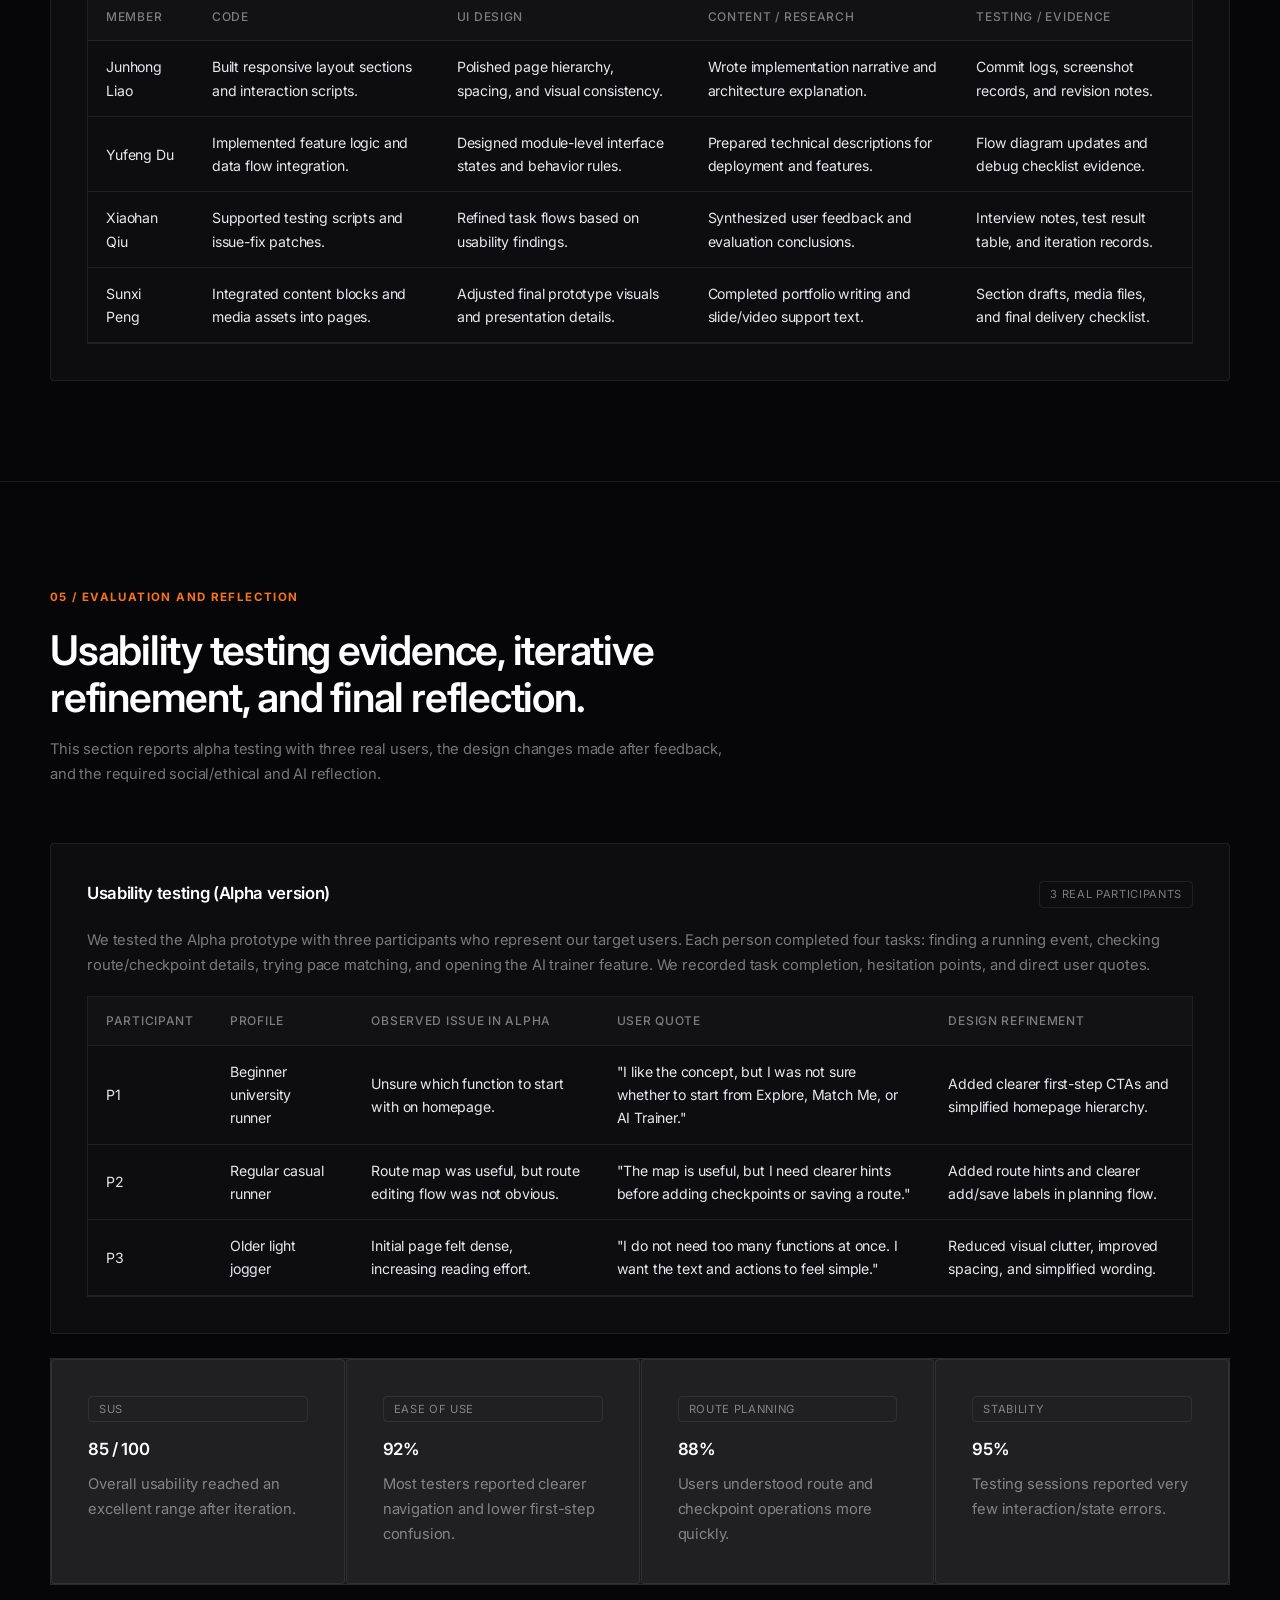
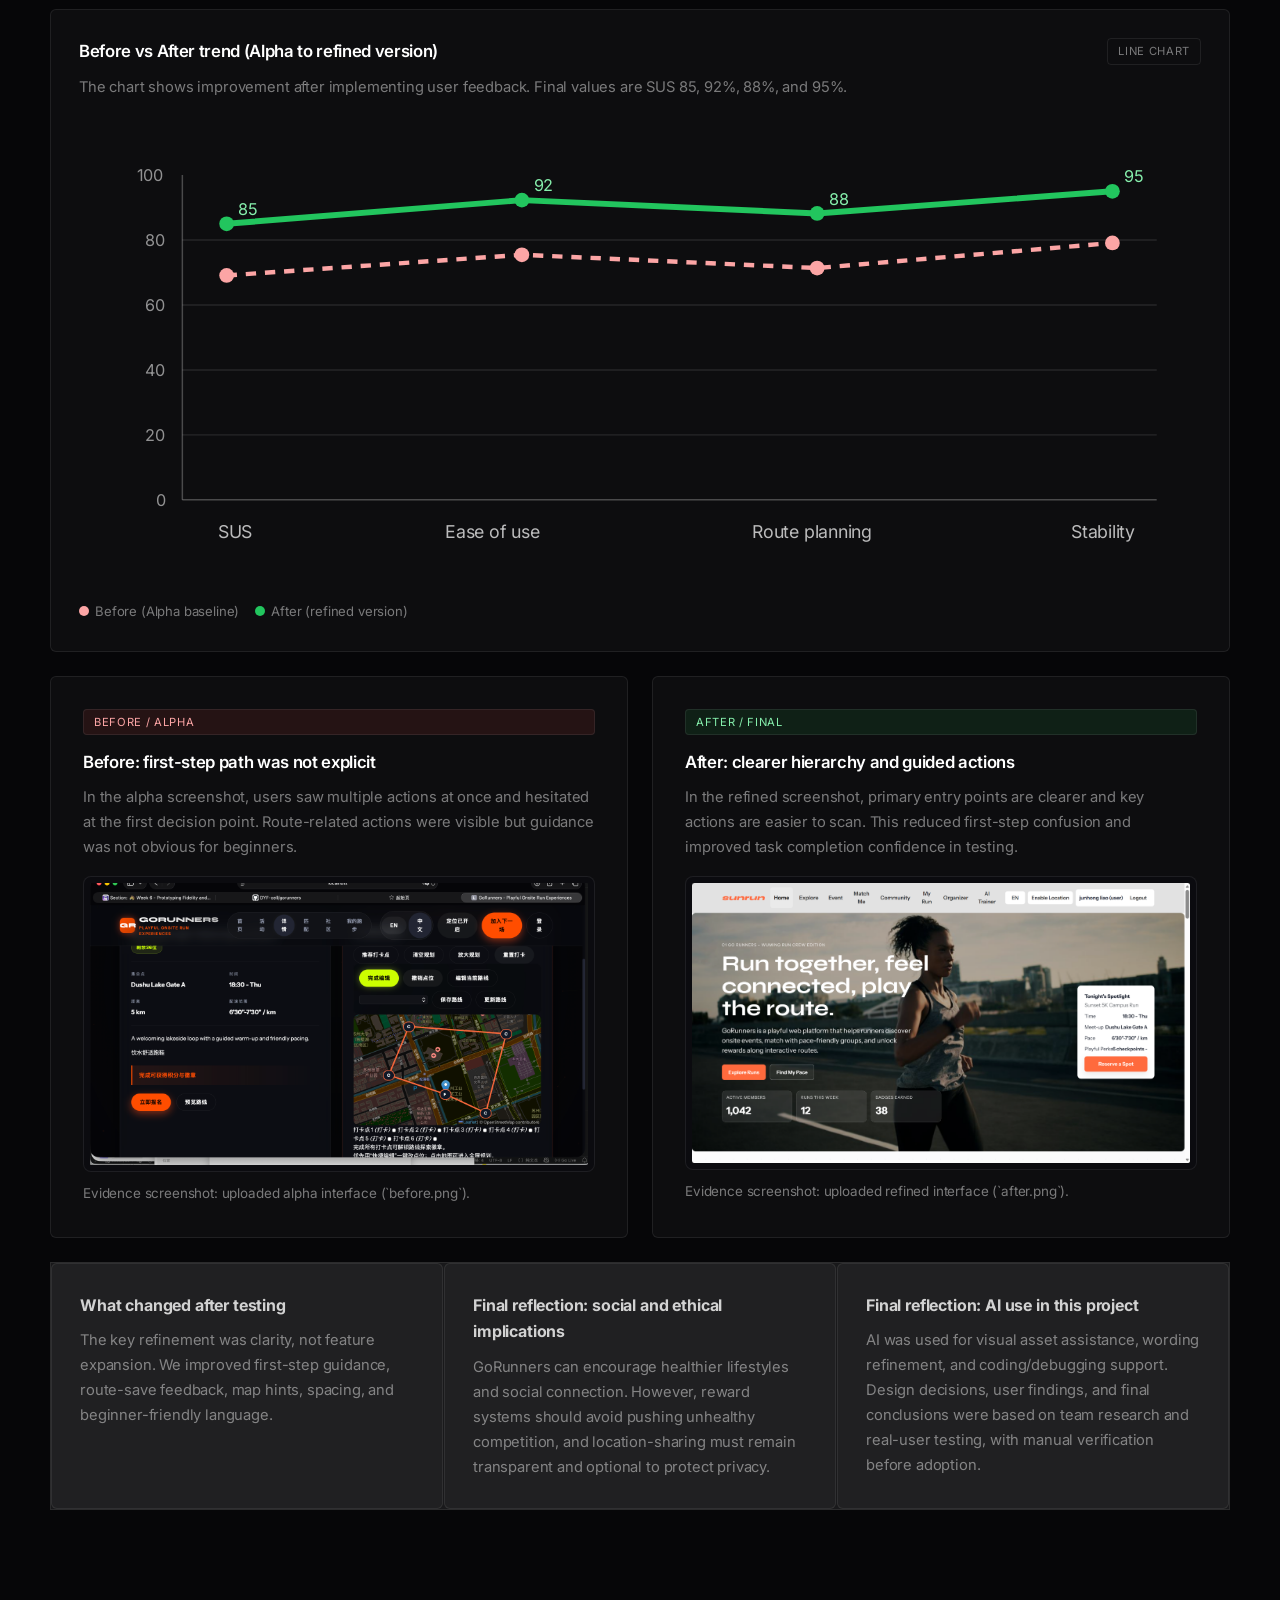
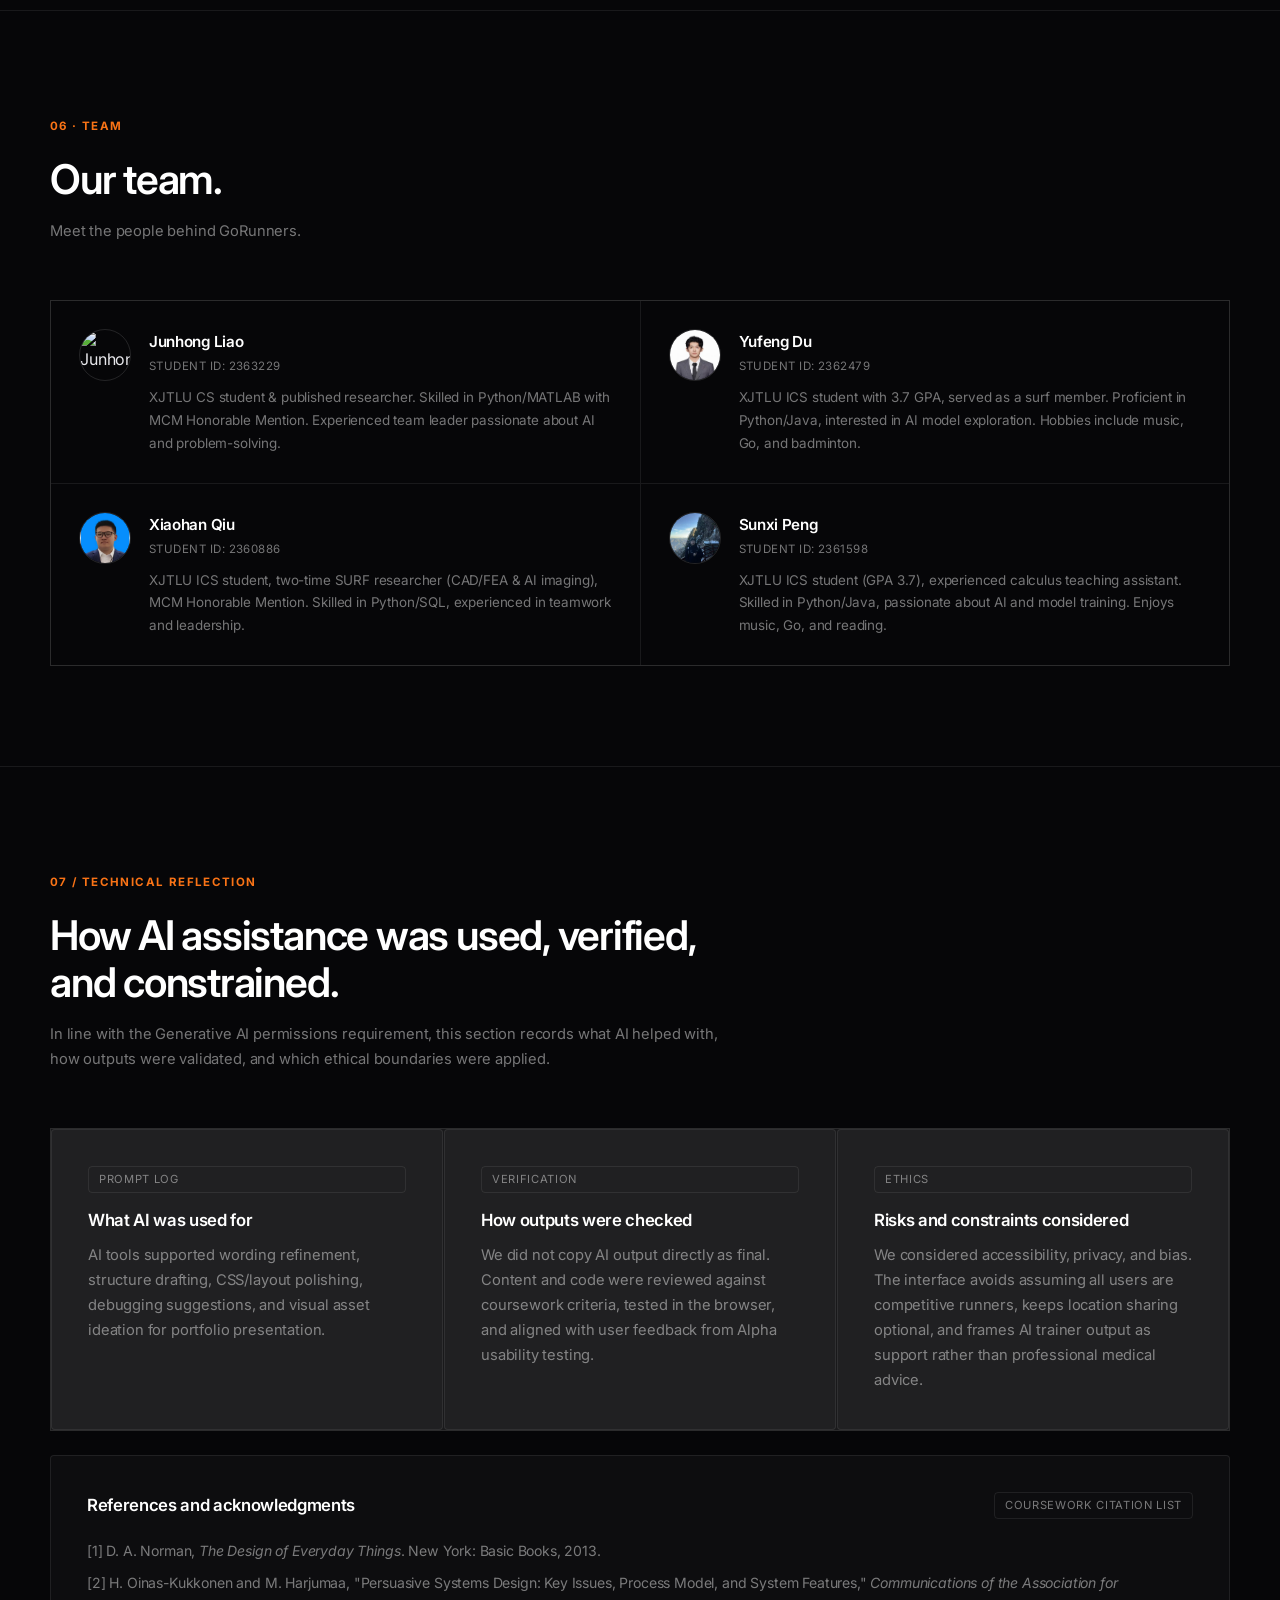
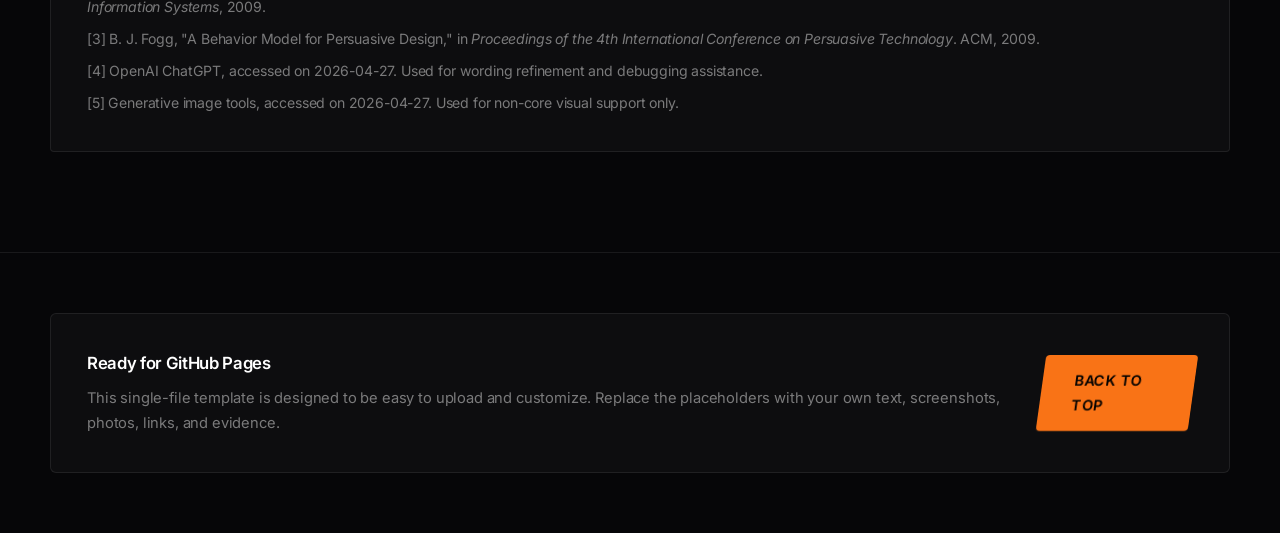
==== commit 355e30a9: "加入这个evaluation 和reflection" ====
--- a/CPT208_Human_Centric_Computing-demo1/index.html
+++ b/CPT208_Human_Centric_Computing-demo1/index.html
@@ -604,7 +604,7 @@
       </div>
     </section>
 
-    <section id="evaluation">
+    <section id="evaluation-template" style="display:none;">
       <div class="container">
         <div class="section-head reveal">
           <div class="eyebrow">05 · Evaluation & Iteration</div>
@@ -688,6 +688,183 @@
       </div>
     </section>
 
+    <section id="evaluation">
+      <div class="container">
+        <div class="section-head reveal">
+          <div class="eyebrow">05 / Evaluation and Reflection</div>
+          <h2>Usability testing evidence, iterative refinement, and final reflection.</h2>
+          <p>
+            This section reports alpha testing with three real users, the design changes made after feedback, and the required social/ethical and AI reflection.
+          </p>
+        </div>
+
+        <article class="card reveal">
+          <div class="card-top">
+            <h3>Usability testing (Alpha version)</h3>
+            <span class="chip">3 real participants</span>
+          </div>
+          <p>
+            We tested the Alpha prototype with three participants who represent our target users. Each person completed four tasks: finding a running event, checking route/checkpoint details, trying pace matching, and opening the AI trainer feature. We recorded task completion, hesitation points, and direct user quotes.
+          </p>
+          <div class="comparison-table" style="margin-top: 18px;">
+            <table>
+              <thead>
+                <tr>
+                  <th>Participant</th>
+                  <th>Profile</th>
+                  <th>Observed issue in Alpha</th>
+                  <th>User quote</th>
+                  <th>Design refinement</th>
+                </tr>
+              </thead>
+              <tbody>
+                <tr>
+                  <td>P1</td>
+                  <td>Beginner university runner</td>
+                  <td>Unsure which function to start with on homepage.</td>
+                  <td>"I like the concept, but I was not sure whether to start from Explore, Match Me, or AI Trainer."</td>
+                  <td>Added clearer first-step CTAs and simplified homepage hierarchy.</td>
+                </tr>
+                <tr>
+                  <td>P2</td>
+                  <td>Regular casual runner</td>
+                  <td>Route map was useful, but route editing flow was not obvious.</td>
+                  <td>"The map is useful, but I need clearer hints before adding checkpoints or saving a route."</td>
+                  <td>Added route hints and clearer add/save labels in planning flow.</td>
+                </tr>
+                <tr>
+                  <td>P3</td>
+                  <td>Older light jogger</td>
+                  <td>Initial page felt dense, increasing reading effort.</td>
+                  <td>"I do not need too many functions at once. I want the text and actions to feel simple."</td>
+                  <td>Reduced visual clutter, improved spacing, and simplified wording.</td>
+                </tr>
+              </tbody>
+            </table>
+          </div>
+        </article>
+
+        <div class="g4" style="margin-top: 24px;">
+          <article class="card reveal">
+            <div class="chip">SUS</div>
+            <h3 style="margin-top: 14px;">85 / 100</h3>
+            <p style="margin-top: 8px;">Overall usability reached an excellent range after iteration.</p>
+          </article>
+          <article class="card reveal">
+            <div class="chip">Ease of use</div>
+            <h3 style="margin-top: 14px;">92%</h3>
+            <p style="margin-top: 8px;">Most testers reported clearer navigation and lower first-step confusion.</p>
+          </article>
+          <article class="card reveal">
+            <div class="chip">Route planning</div>
+            <h3 style="margin-top: 14px;">88%</h3>
+            <p style="margin-top: 8px;">Users understood route and checkpoint operations more quickly.</p>
+          </article>
+          <article class="card reveal">
+            <div class="chip">Stability</div>
+            <h3 style="margin-top: 14px;">95%</h3>
+            <p style="margin-top: 8px;">Testing sessions reported very few interaction/state errors.</p>
+          </article>
+        </div>
+
+        <article class="metrics-chart reveal">
+          <div class="card-top" style="margin-bottom: 0;">
+            <h3>Before vs After trend (Alpha to refined version)</h3>
+            <span class="chip">Line chart</span>
+          </div>
+          <p style="margin-top: 10px;">
+            The chart shows improvement after implementing user feedback. Final values are SUS 85, 92%, 88%, and 95%.
+          </p>
+          <div class="chart-wrap">
+            <svg class="metrics-svg" viewBox="0 0 760 320" role="img" aria-label="Before and after usability metrics line chart">
+              <line x1="70" y1="40" x2="70" y2="260" stroke="rgba(255,255,255,0.25)" />
+              <line x1="70" y1="260" x2="730" y2="260" stroke="rgba(255,255,255,0.25)" />
+              <line x1="70" y1="216" x2="730" y2="216" stroke="rgba(255,255,255,0.10)" />
+              <line x1="70" y1="172" x2="730" y2="172" stroke="rgba(255,255,255,0.10)" />
+              <line x1="70" y1="128" x2="730" y2="128" stroke="rgba(255,255,255,0.10)" />
+              <line x1="70" y1="84" x2="730" y2="84" stroke="rgba(255,255,255,0.10)" />
+
+              <text x="52" y="264" fill="rgba(255,255,255,0.55)" font-size="11">0</text>
+              <text x="45" y="220" fill="rgba(255,255,255,0.55)" font-size="11">20</text>
+              <text x="45" y="176" fill="rgba(255,255,255,0.55)" font-size="11">40</text>
+              <text x="45" y="132" fill="rgba(255,255,255,0.55)" font-size="11">60</text>
+              <text x="45" y="88" fill="rgba(255,255,255,0.55)" font-size="11">80</text>
+              <text x="39" y="44" fill="rgba(255,255,255,0.55)" font-size="11">100</text>
+
+              <polyline points="100,108 300,94 500,103 700,86" fill="none" stroke="#fca5a5" stroke-width="3" stroke-dasharray="7 6" />
+              <polyline points="100,73 300,57 500,66 700,51" fill="none" stroke="#22c55e" stroke-width="4" />
+
+              <circle cx="100" cy="108" r="5" fill="#fca5a5" />
+              <circle cx="300" cy="94" r="5" fill="#fca5a5" />
+              <circle cx="500" cy="103" r="5" fill="#fca5a5" />
+              <circle cx="700" cy="86" r="5" fill="#fca5a5" />
+
+              <circle cx="100" cy="73" r="5" fill="#22c55e" />
+              <circle cx="300" cy="57" r="5" fill="#22c55e" />
+              <circle cx="500" cy="66" r="5" fill="#22c55e" />
+              <circle cx="700" cy="51" r="5" fill="#22c55e" />
+
+              <text x="94" y="286" fill="rgba(255,255,255,0.72)" font-size="12">SUS</text>
+              <text x="248" y="286" fill="rgba(255,255,255,0.72)" font-size="12">Ease of use</text>
+              <text x="456" y="286" fill="rgba(255,255,255,0.72)" font-size="12">Route planning</text>
+              <text x="672" y="286" fill="rgba(255,255,255,0.72)" font-size="12">Stability</text>
+
+              <text x="108" y="67" fill="#86efac" font-size="11">85</text>
+              <text x="308" y="51" fill="#86efac" font-size="11">92</text>
+              <text x="508" y="60" fill="#86efac" font-size="11">88</text>
+              <text x="708" y="45" fill="#86efac" font-size="11">95</text>
+            </svg>
+          </div>
+          <div class="chart-legend">
+            <span><span class="legend-dot" style="background:#fca5a5;"></span>Before (Alpha baseline)</span>
+            <span><span class="legend-dot" style="background:#22c55e;"></span>After (refined version)</span>
+          </div>
+        </article>
+
+        <div class="before-after" style="margin-top: 24px;">
+          <article class="ba-panel reveal">
+            <div class="chip" style="background: rgba(239,68,68,0.1); color: #fca5a5;">Before / Alpha</div>
+            <h3 style="margin-top: 14px;">Before: first-step path was not explicit</h3>
+            <p style="margin-top: 8px;">
+              In the alpha screenshot, users saw multiple actions at once and hesitated at the first decision point. Route-related actions were visible but guidance was not obvious for beginners.
+            </p>
+            <img class="ba-shot" src="img/before.png" alt="Before screenshot from alpha version">
+            <p class="small" style="margin-top: 10px;">Evidence screenshot: uploaded alpha interface (`before.png`).</p>
+          </article>
+          <article class="ba-panel reveal">
+            <div class="chip" style="background: rgba(34,197,94,0.1); color: #86efac;">After / Final</div>
+            <h3 style="margin-top: 14px;">After: clearer hierarchy and guided actions</h3>
+            <p style="margin-top: 8px;">
+              In the refined screenshot, primary entry points are clearer and key actions are easier to scan. This reduced first-step confusion and improved task completion confidence in testing.
+            </p>
+            <img class="ba-shot" src="img/after.png" alt="After screenshot from refined version">
+            <p class="small" style="margin-top: 10px;">Evidence screenshot: uploaded refined interface (`after.png`).</p>
+          </article>
+        </div>
+
+        <div class="g3" style="margin-top: 24px;">
+          <article class="quote reveal">
+            <strong>What changed after testing</strong>
+            <p style="margin-top: 10px;">
+              The key refinement was clarity, not feature expansion. We improved first-step guidance, route-save feedback, map hints, spacing, and beginner-friendly language.
+            </p>
+          </article>
+          <article class="quote reveal">
+            <strong>Final reflection: social and ethical implications</strong>
+            <p style="margin-top: 10px;">
+              GoRunners can encourage healthier lifestyles and social connection. However, reward systems should avoid pushing unhealthy competition, and location-sharing must remain transparent and optional to protect privacy.
+            </p>
+          </article>
+          <article class="quote reveal">
+            <strong>Final reflection: AI use in this project</strong>
+            <p style="margin-top: 10px;">
+              AI was used for visual asset assistance, wording refinement, and coding/debugging support. Design decisions, user findings, and final conclusions were based on team research and real-user testing, with manual verification before adoption.
+            </p>
+          </article>
+        </div>
+      </div>
+    </section>
+
     <section id="team">
       <div class="container">
         <div class="section-head reveal">
@@ -737,6 +914,56 @@
     </section>
 
     <section id="reflection">
+      <div class="container">
+        <div class="section-head reveal">
+          <div class="eyebrow">07 / Technical Reflection</div>
+          <h2>How AI assistance was used, verified, and constrained.</h2>
+          <p>
+            In line with the Generative AI permissions requirement, this section records what AI helped with, how outputs were validated, and which ethical boundaries were applied.
+          </p>
+        </div>
+
+        <div class="g3">
+          <article class="card reveal">
+            <div class="chip">Prompt log</div>
+            <h3 style="margin-top: 14px;">What AI was used for</h3>
+            <p style="margin-top: 8px;">
+              AI tools supported wording refinement, structure drafting, CSS/layout polishing, debugging suggestions, and visual asset ideation for portfolio presentation.
+            </p>
+          </article>
+          <article class="card reveal">
+            <div class="chip">Verification</div>
+            <h3 style="margin-top: 14px;">How outputs were checked</h3>
+            <p style="margin-top: 8px;">
+              We did not copy AI output directly as final. Content and code were reviewed against coursework criteria, tested in the browser, and aligned with user feedback from Alpha usability testing.
+            </p>
+          </article>
+          <article class="card reveal">
+            <div class="chip">Ethics</div>
+            <h3 style="margin-top: 14px;">Risks and constraints considered</h3>
+            <p style="margin-top: 8px;">
+              We considered accessibility, privacy, and bias. The interface avoids assuming all users are competitive runners, keeps location sharing optional, and frames AI trainer output as support rather than professional medical advice.
+            </p>
+          </article>
+        </div>
+
+        <div class="card reveal" style="margin-top: 24px;">
+          <div class="card-top">
+            <h3>References and acknowledgments</h3>
+            <span class="chip">Coursework citation list</span>
+          </div>
+          <div class="refs">
+            <p>[1] D. A. Norman, <em>The Design of Everyday Things</em>. New York: Basic Books, 2013.</p>
+            <p>[2] H. Oinas-Kukkonen and M. Harjumaa, "Persuasive Systems Design: Key Issues, Process Model, and System Features," <em>Communications of the Association for Information Systems</em>, 2009.</p>
+            <p>[3] B. J. Fogg, "A Behavior Model for Persuasive Design," in <em>Proceedings of the 4th International Conference on Persuasive Technology</em>. ACM, 2009.</p>
+            <p>[4] OpenAI ChatGPT, accessed on 2026-04-27. Used for wording refinement and debugging assistance.</p>
+            <p>[5] Generative image tools, accessed on 2026-04-27. Used for non-core visual support only.</p>
+          </div>
+        </div>
+      </div>
+    </section>
+
+    <section id="reflection-template" style="display:none;">
       <div class="container">
         <div class="section-head reveal">
           <div class="eyebrow">07 · Technical Reflection</div>
@@ -808,7 +1035,7 @@
 
     /* ===== Navigation ===== */
     const links = document.querySelectorAll('.nav-links a');
-    const sections = [...document.querySelectorAll('main section')];
+    const sections = [...document.querySelectorAll('main section:not([id$="-template"])')];
 
     // Highlight active link based on scroll
     const setActiveLink = () => {
--- a/CPT208_Human_Centric_Computing-demo1/style.css
+++ b/CPT208_Human_Centric_Computing-demo1/style.css
@@ -473,6 +473,16 @@
   margin-top:18px;padding:18px;border-radius:8px;
   background:rgba(255,255,255,.03);display:grid;gap:10px;
 }
+.ba-shot{
+  margin-top:16px;
+  width:100%;
+  border-radius:8px;
+  border:1px solid var(--line);
+  background:#0b0b0f;
+  padding:6px;
+  max-height:420px;
+  object-fit:contain;
+}
 .bar{height:8px;border-radius:4px;background:rgba(255,255,255,.08)}
 .bar:first-child{width:36%}
 .bar:nth-child(2){width:80%}
@@ -480,6 +490,33 @@
 .box.a{height:48px}
 .box.b{height:36px}
 .box.c{height:28px}
+
+/* Evaluation chart */
+.metrics-chart{
+  margin-top:24px;
+  padding:28px;
+  border-radius:6px;
+  background:var(--surface);
+  border:1px solid var(--line);
+}
+.chart-wrap{overflow-x:auto;margin-top:16px}
+.metrics-svg{width:100%;min-width:760px;height:auto;display:block}
+.chart-legend{
+  display:flex;
+  gap:16px;
+  align-items:center;
+  flex-wrap:wrap;
+  margin-top:12px;
+  color:var(--muted);
+  font-size:.82rem;
+}
+.legend-dot{
+  width:10px;
+  height:10px;
+  border-radius:50%;
+  display:inline-block;
+  margin-right:6px;
+}
 
 /* Quote cards */
 .quote{
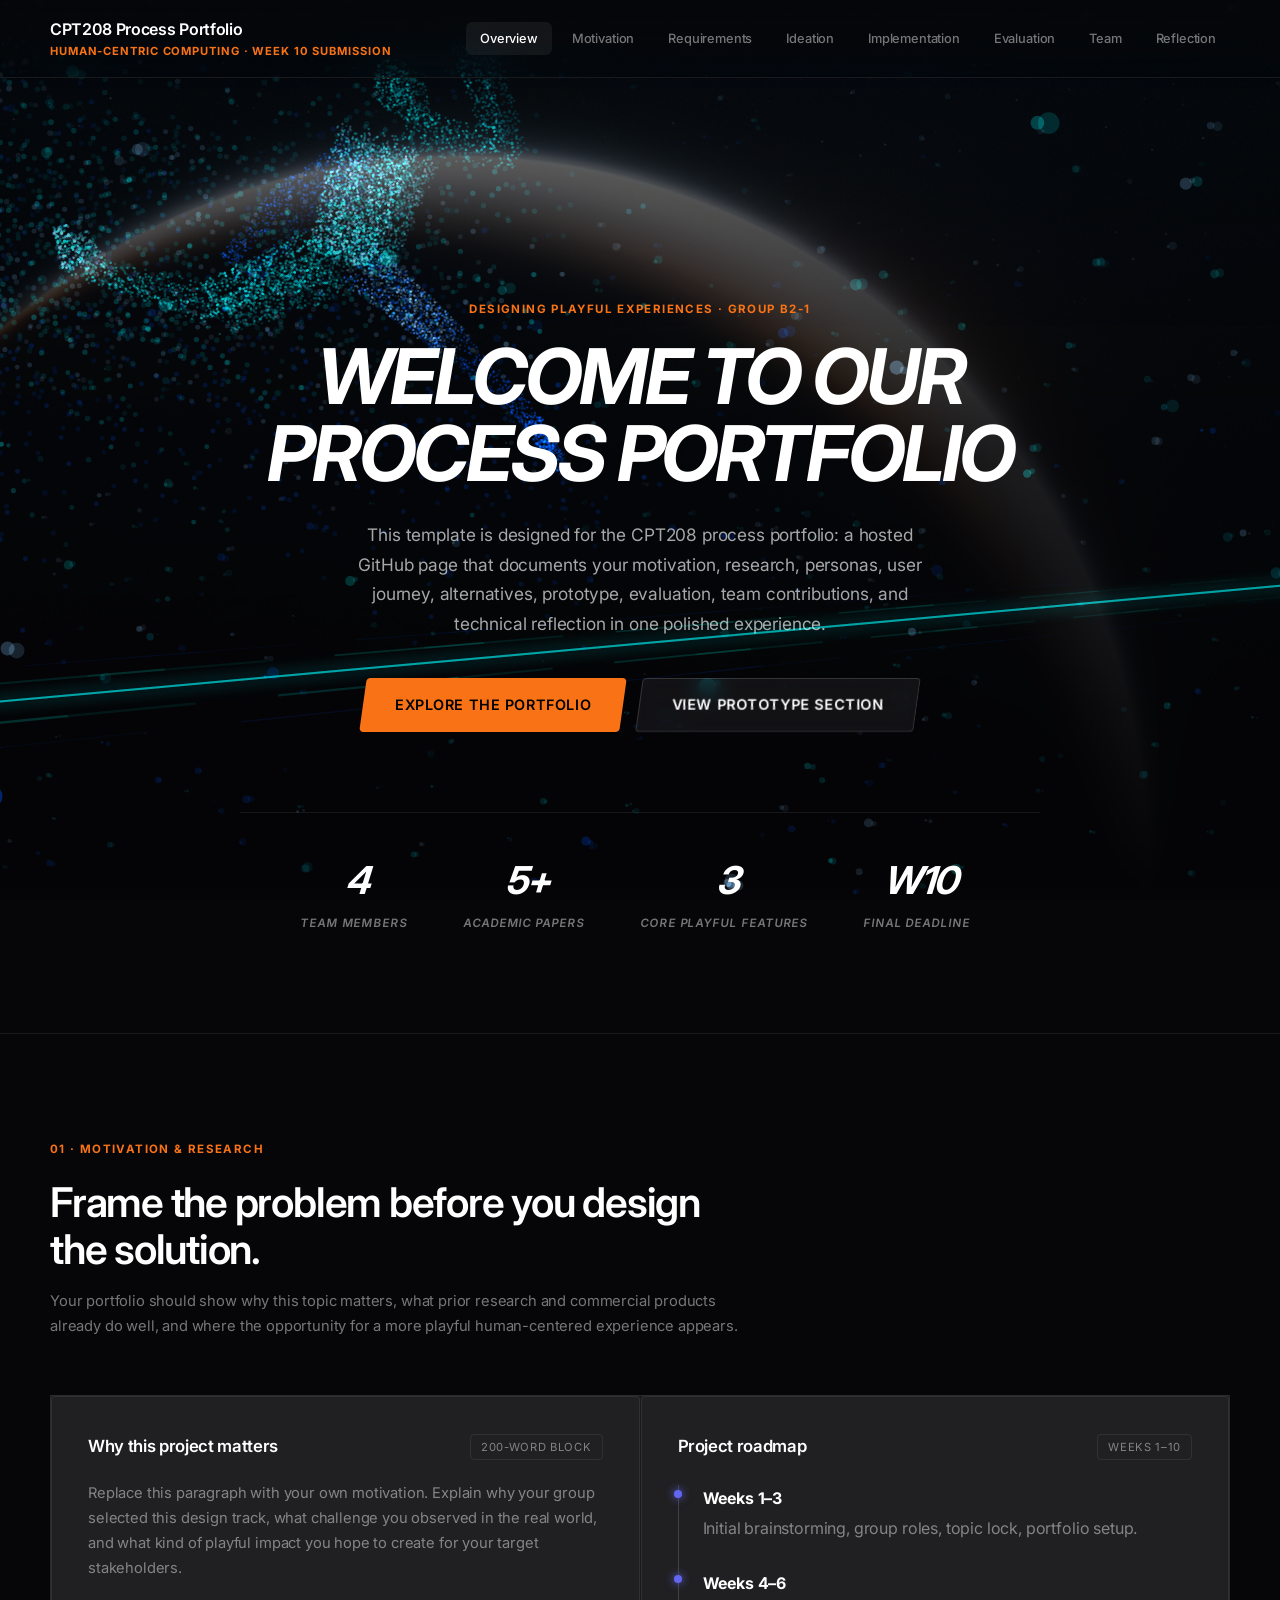
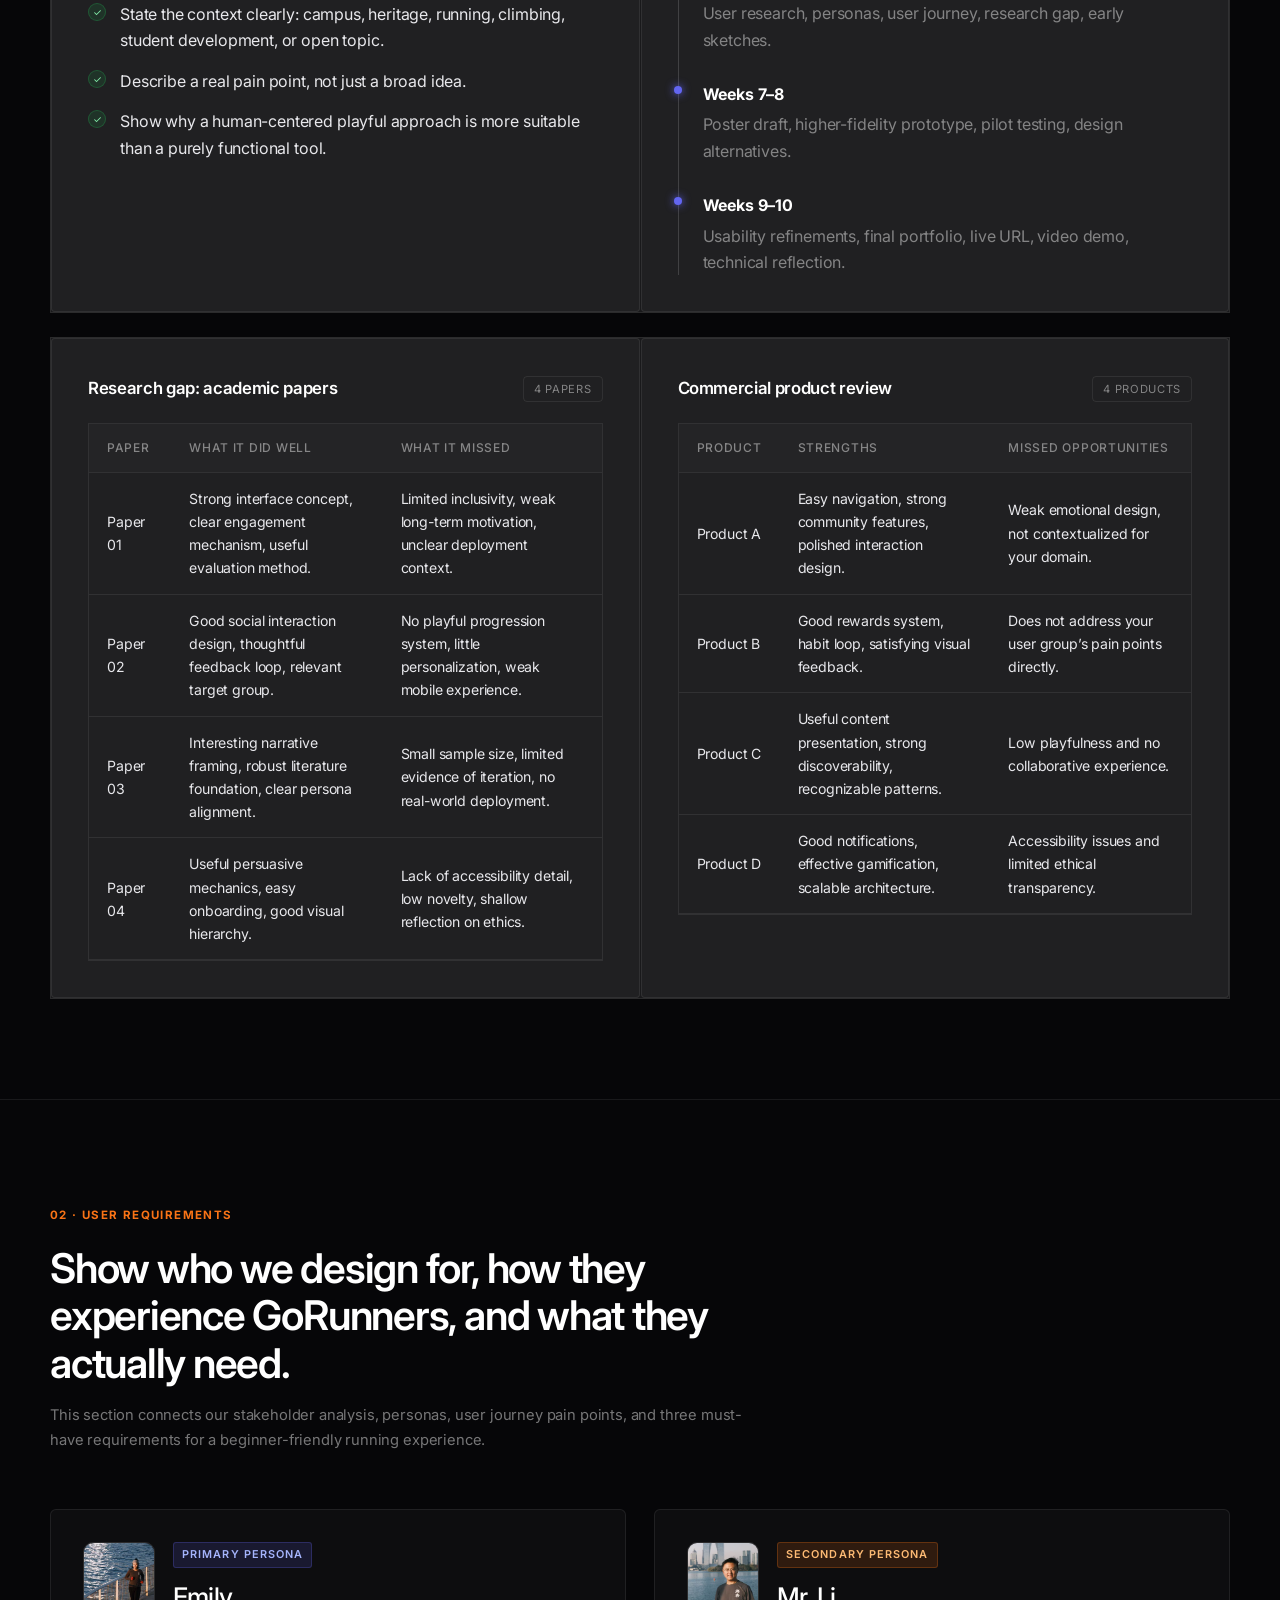
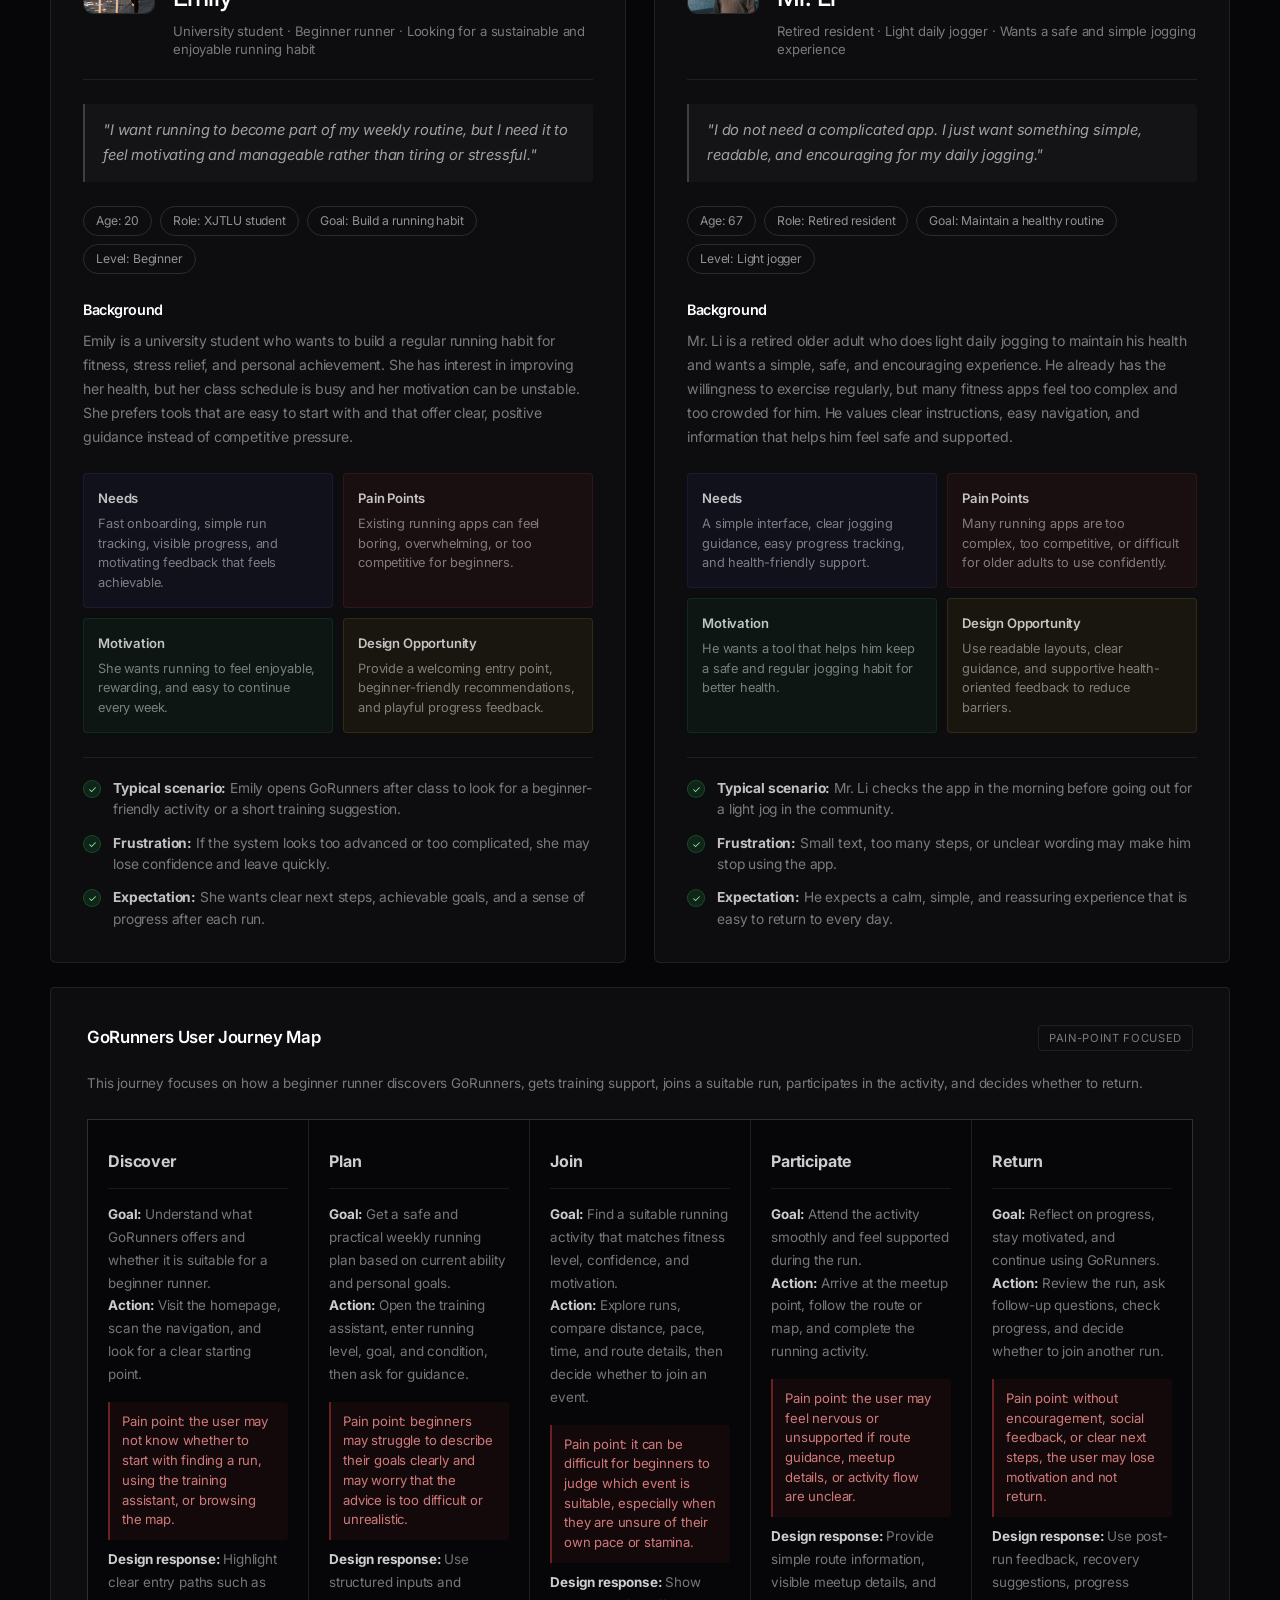
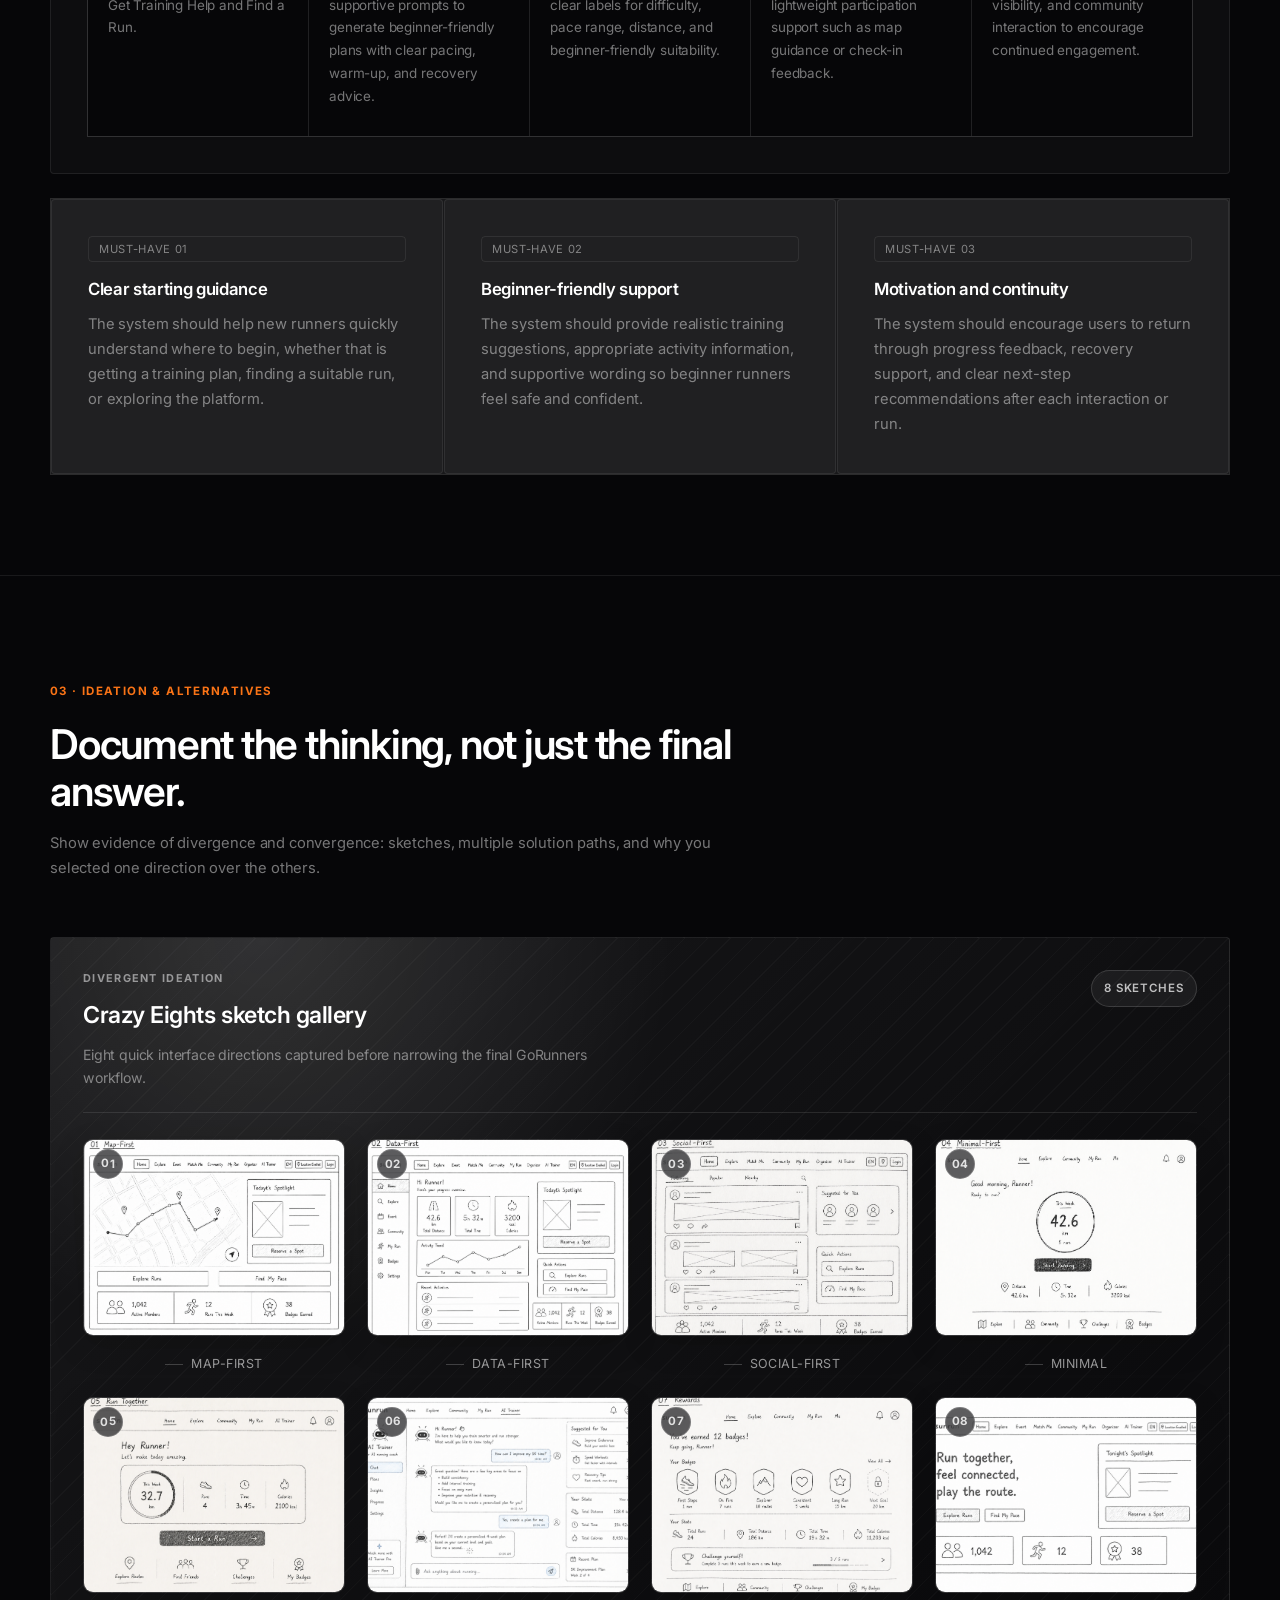
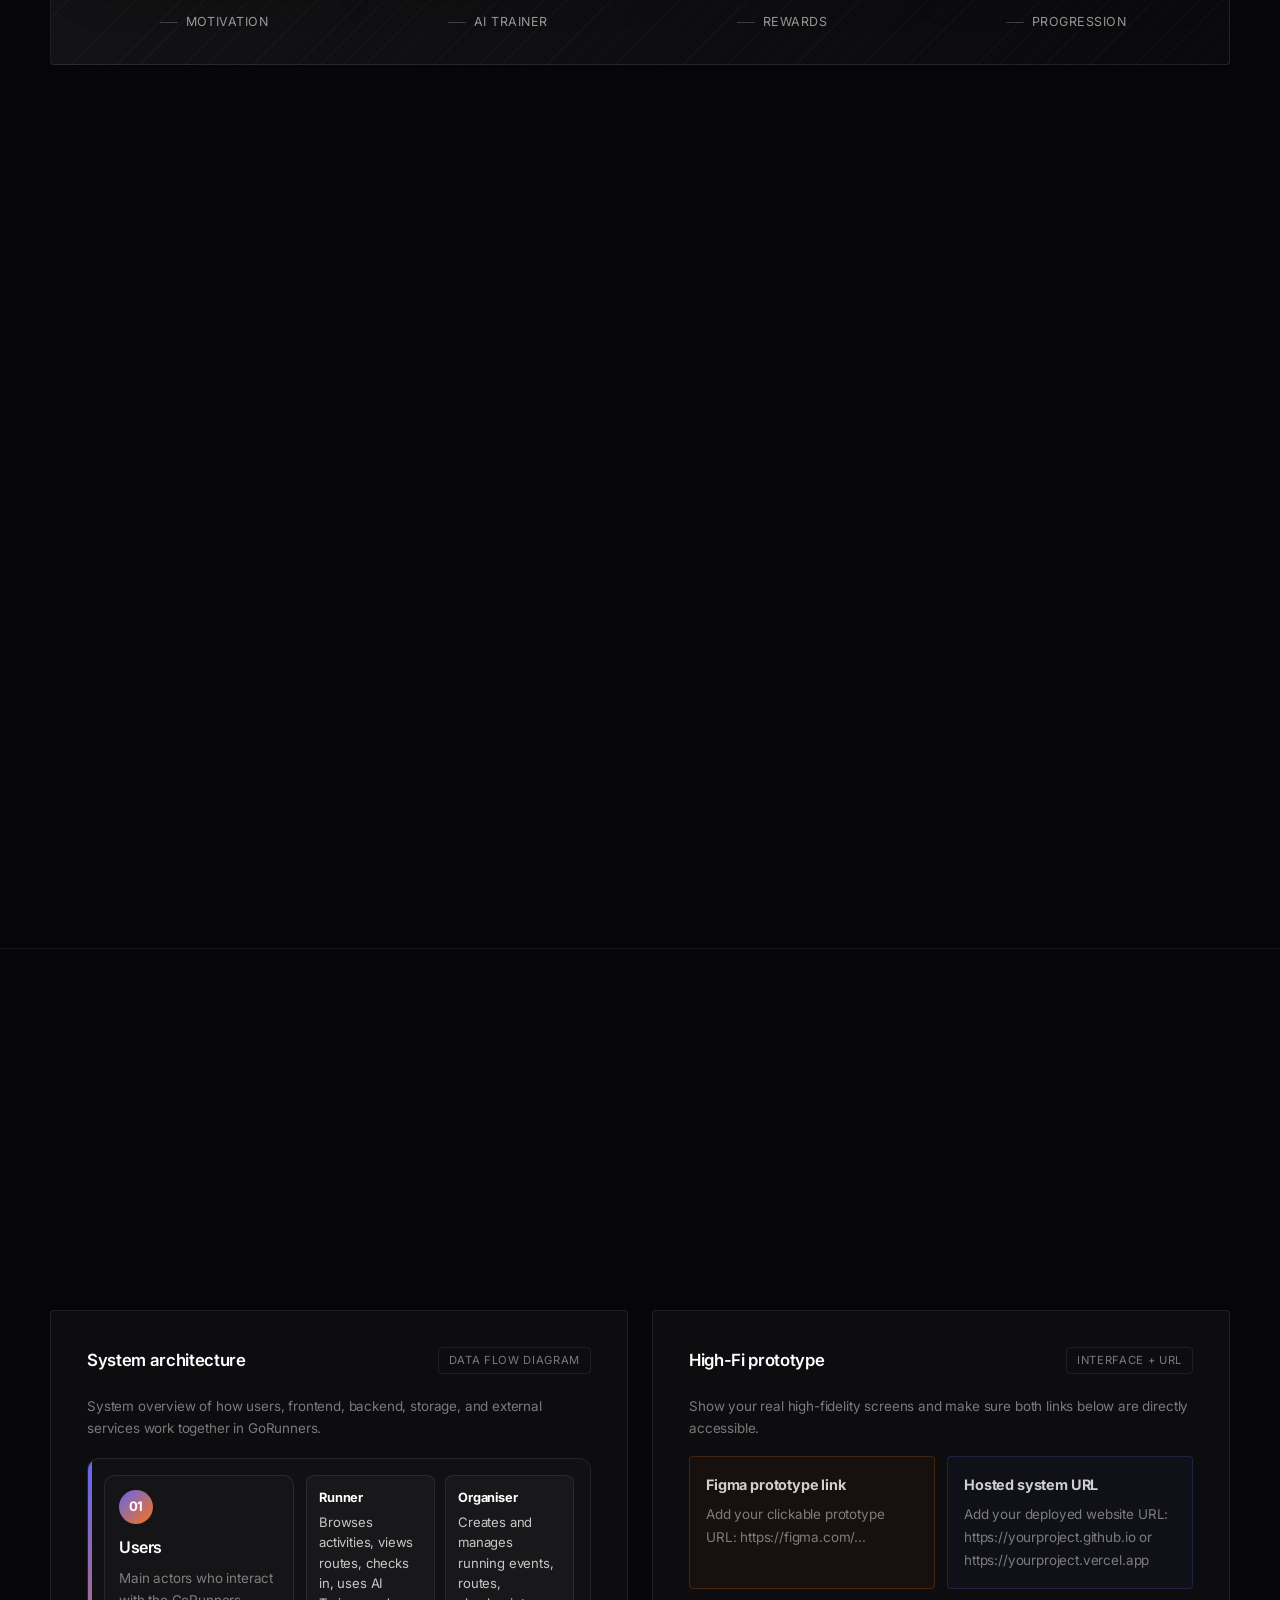
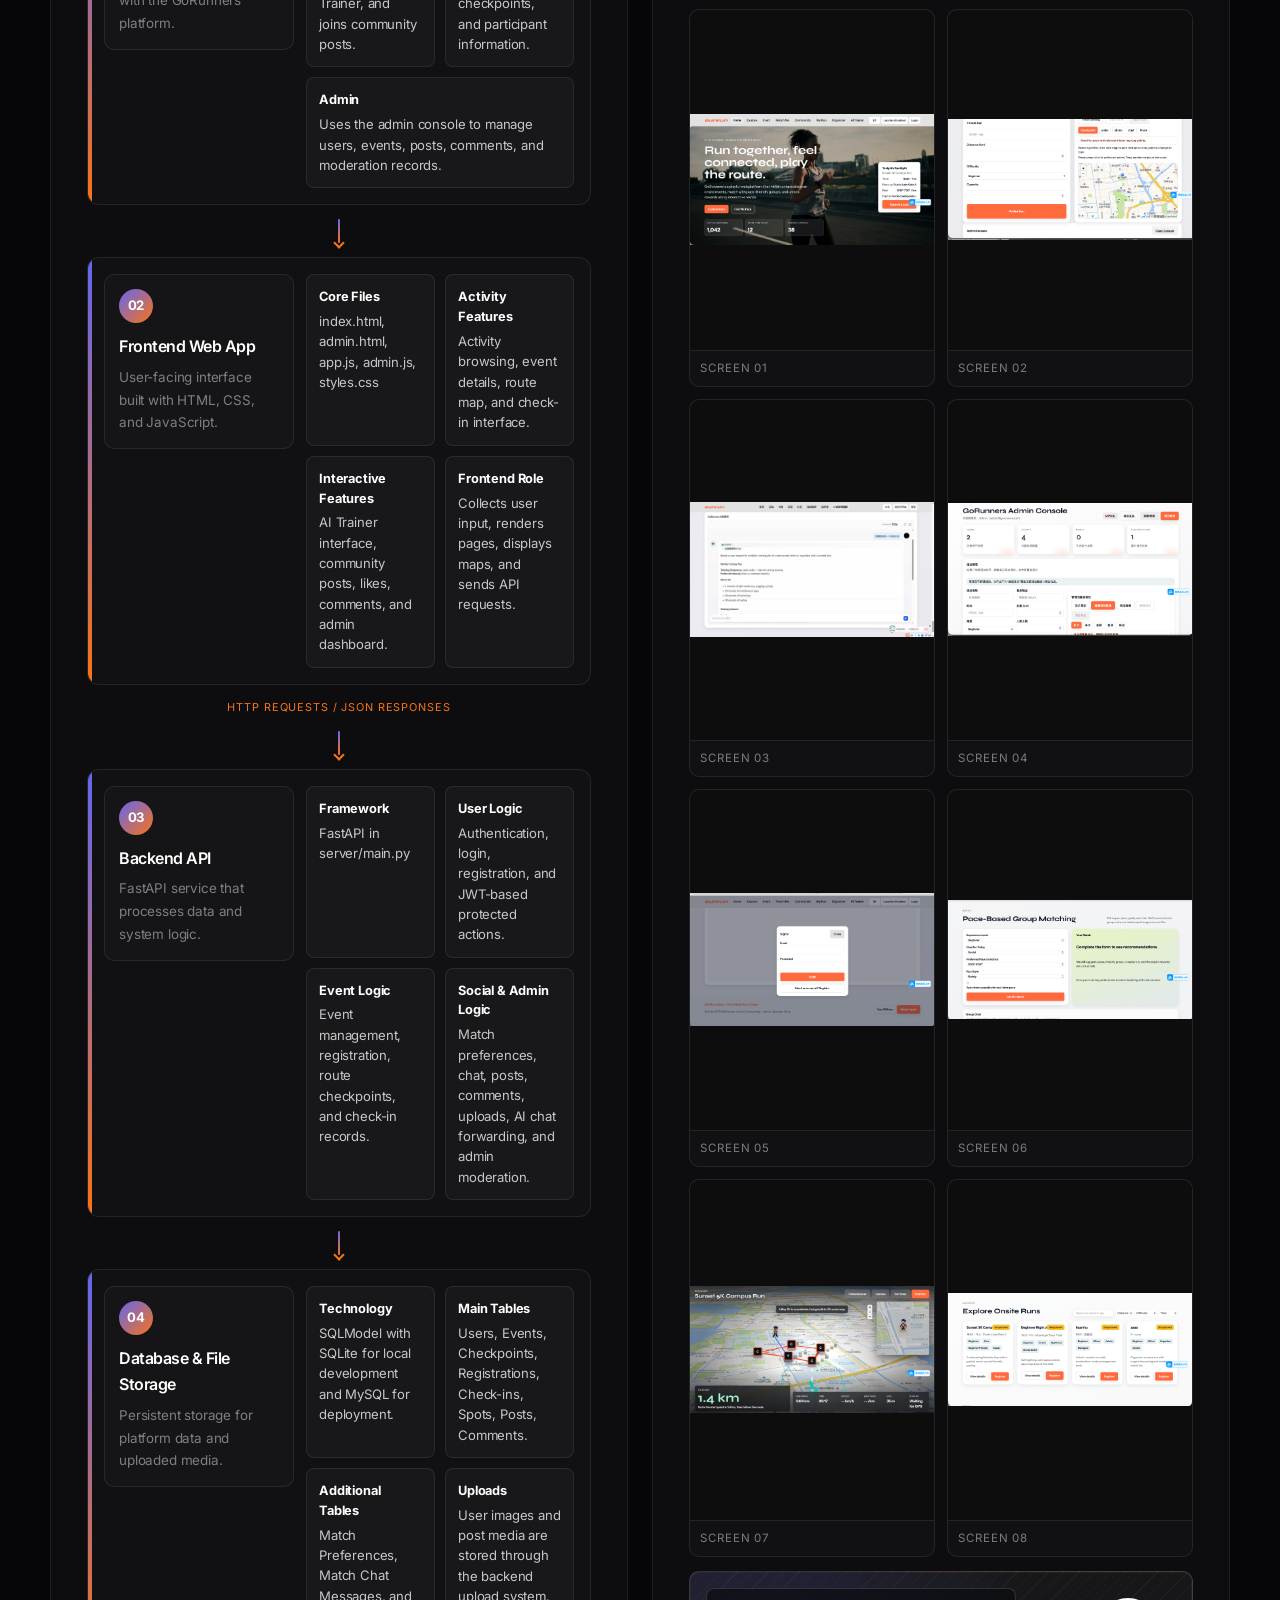
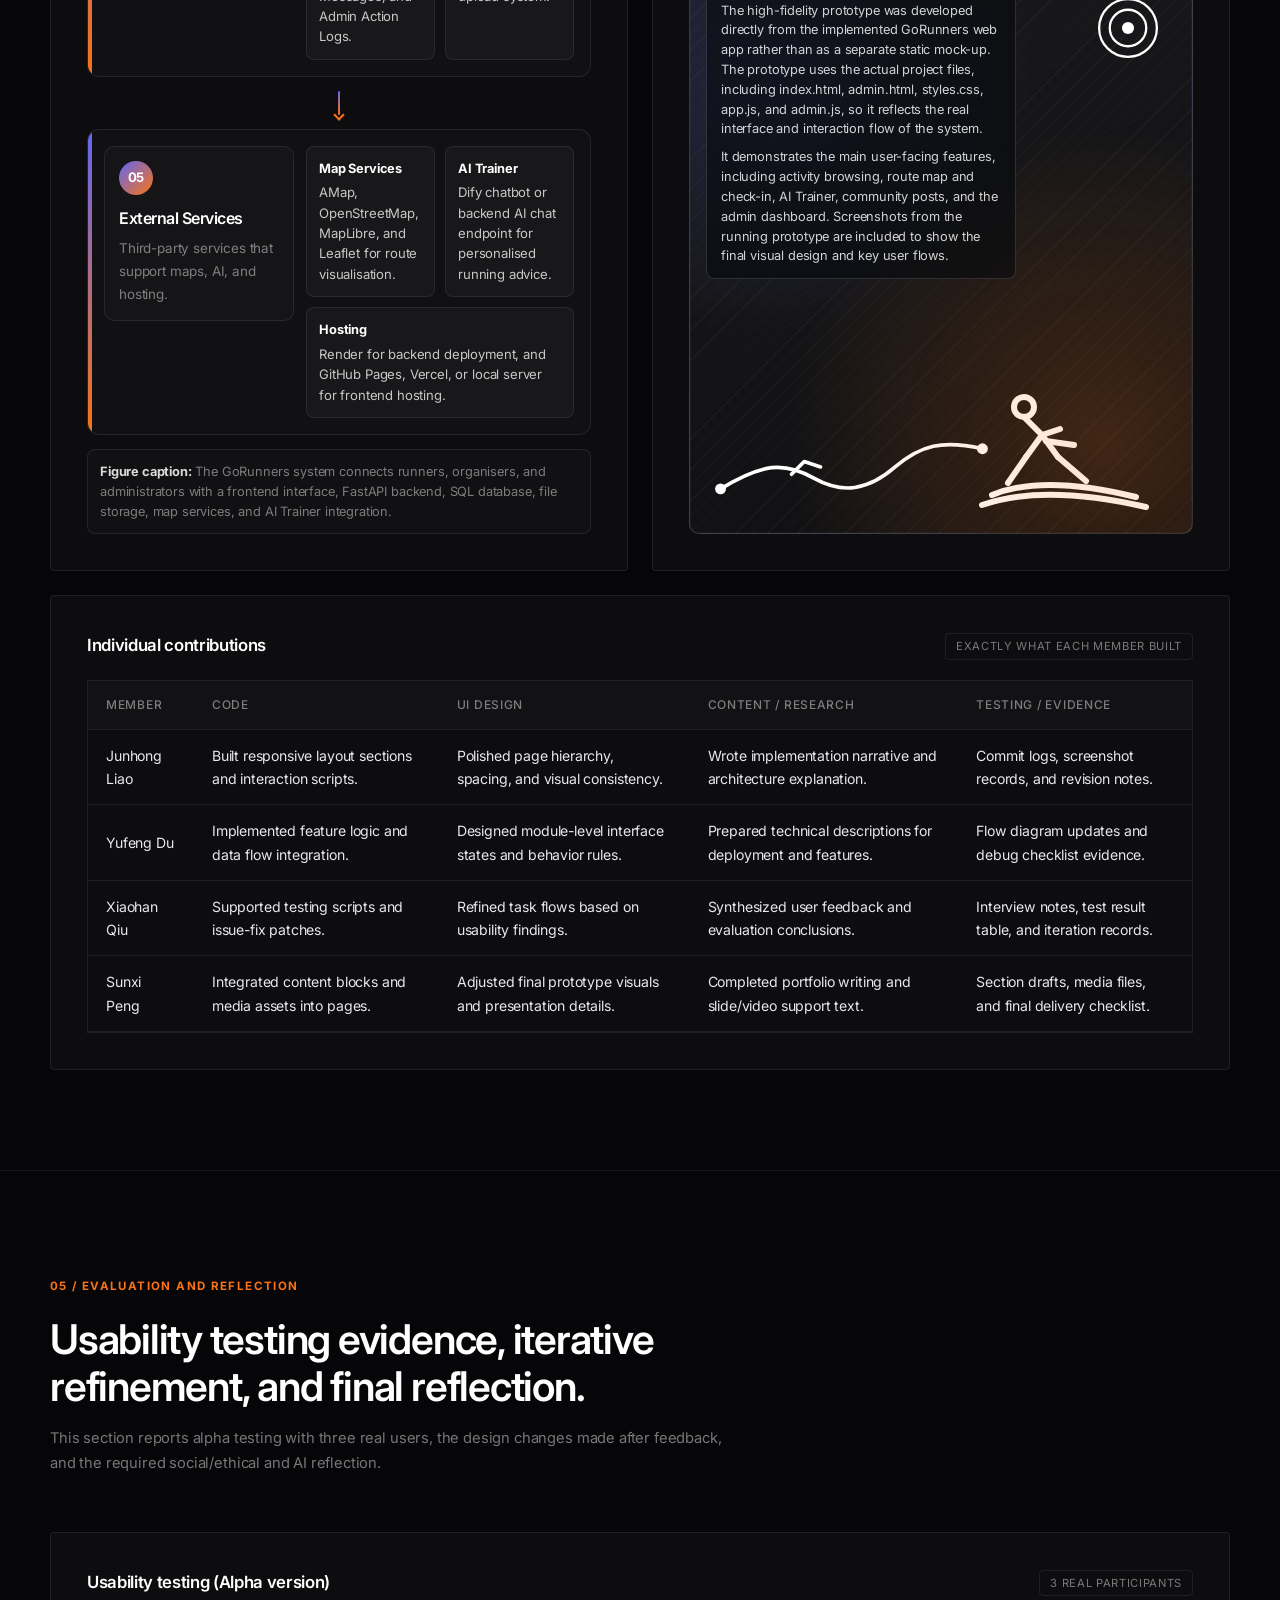
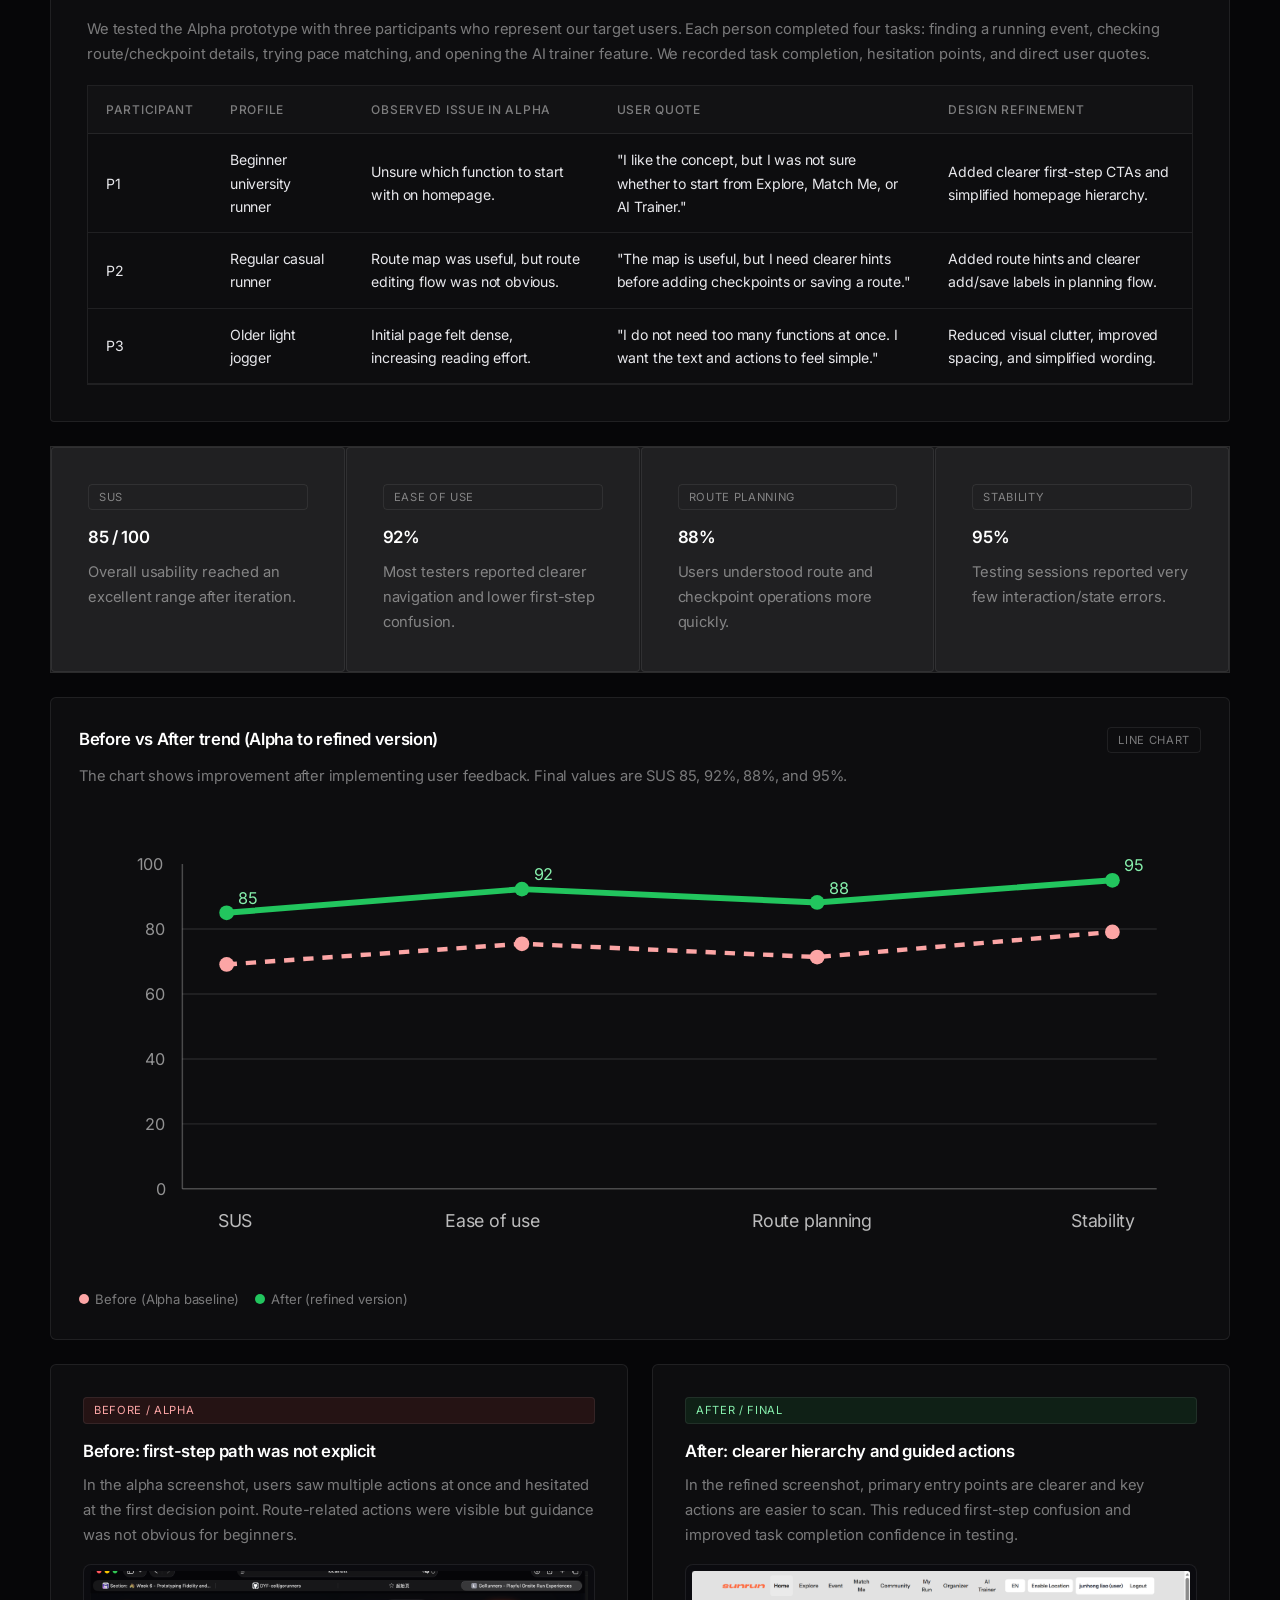
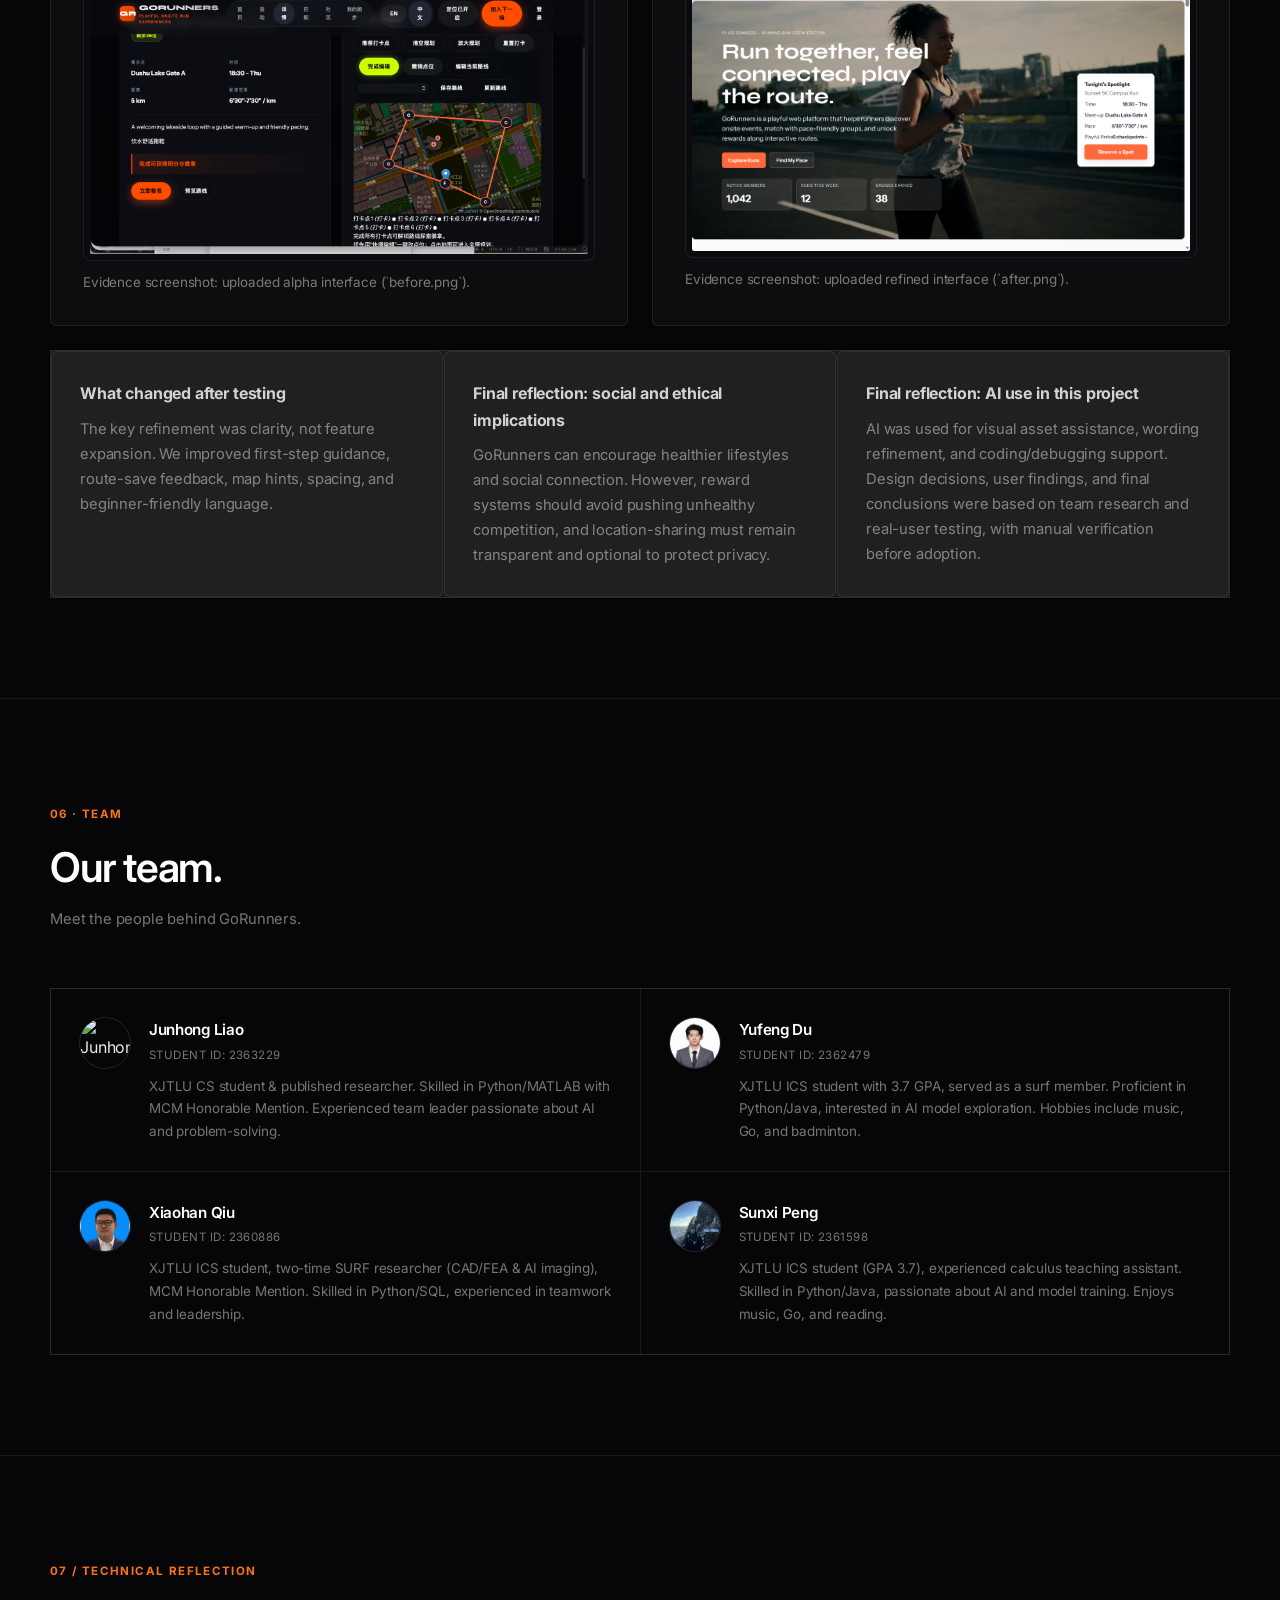
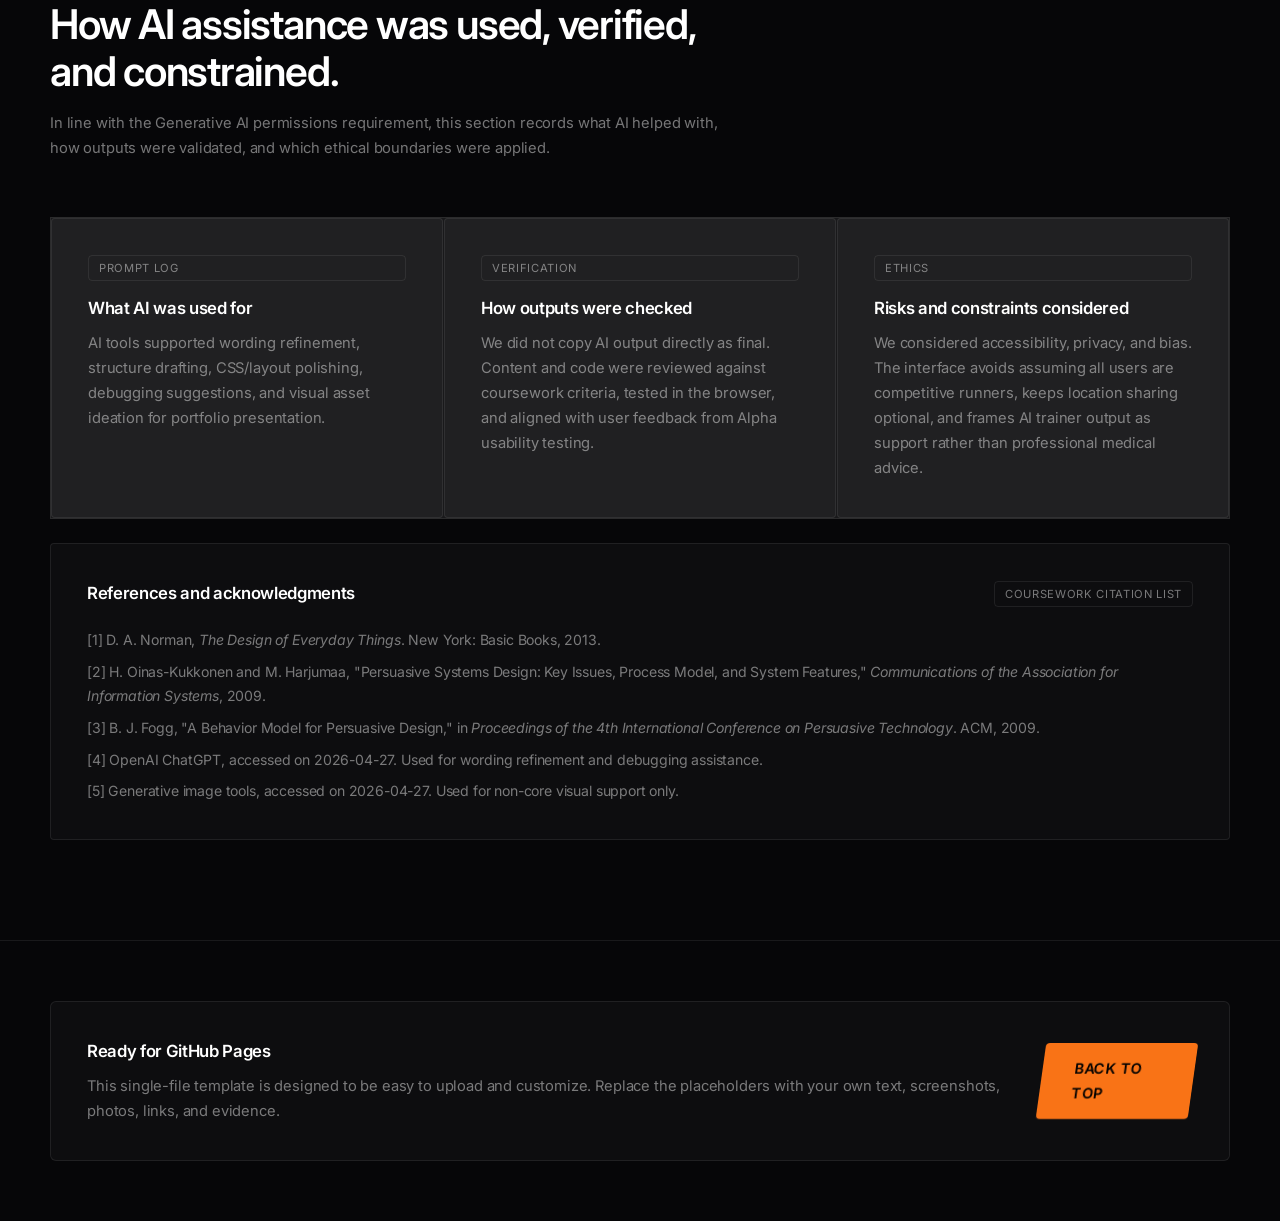
==== commit 5a86f6b3: "Update ideation section UI and prototype link" ====
--- a/CPT208_Human_Centric_Computing-demo1/index.html
+++ b/CPT208_Human_Centric_Computing-demo1/index.html
@@ -354,54 +354,145 @@
           </p>
         </div>
 
-        <div class="card reveal">
-          <div class="card-top">
-            <h3>Crazy Eights sketch gallery</h3>
-            <span class="chip">Replace with your photos</span>
-          </div>
-          <div class="gallery">
-            <div class="gallery-card"><div class="sketch"></div><p class="small" style="margin-top:10px;">Sketch 01</p></div>
-            <div class="gallery-card"><div class="sketch"></div><p class="small" style="margin-top:10px;">Sketch 02</p></div>
-            <div class="gallery-card"><div class="sketch"></div><p class="small" style="margin-top:10px;">Sketch 03</p></div>
-            <div class="gallery-card"><div class="sketch"></div><p class="small" style="margin-top:10px;">Sketch 04</p></div>
-            <div class="gallery-card"><div class="sketch"></div><p class="small" style="margin-top:10px;">Sketch 05</p></div>
-            <div class="gallery-card"><div class="sketch"></div><p class="small" style="margin-top:10px;">Sketch 06</p></div>
-            <div class="gallery-card"><div class="sketch"></div><p class="small" style="margin-top:10px;">Sketch 07</p></div>
-            <div class="gallery-card"><div class="sketch"></div><p class="small" style="margin-top:10px;">Sketch 08</p></div>
-          </div>
-        </div>
-
-        <div class="g3" style="margin-top: 24px;">
-          <article class="card reveal">
+        <div class="card sketch-board reveal">
+          <div class="sketch-board-head">
+            <div>
+              <div class="sketch-board-kicker">Divergent ideation</div>
+              <h3>Crazy Eights sketch gallery</h3>
+              <p>Eight quick interface directions captured before narrowing the final GoRunners workflow.</p>
+            </div>
+            <div class="sketch-count">8 sketches</div>
+          </div>
+          <div class="gallery sketch-gallery">
+            <figure class="gallery-card">
+              <button class="sketch-tile" type="button" data-sketch-src="img/sketch-01.png" data-sketch-title="Map-first">
+                <img src="img/sketch-01.png" alt="Sketch 01" loading="lazy" onerror="this.hidden=true">
+                <span class="sketch-placeholder">Sketch 01</span>
+              </button>
+              <figcaption>Map-first</figcaption>
+            </figure>
+            <figure class="gallery-card">
+              <button class="sketch-tile" type="button" data-sketch-src="img/sketch-02.png" data-sketch-title="Data-first">
+                <img src="img/sketch-02.png" alt="Sketch 02" loading="lazy" onerror="this.hidden=true">
+                <span class="sketch-placeholder">Sketch 02</span>
+              </button>
+              <figcaption>Data-first</figcaption>
+            </figure>
+            <figure class="gallery-card">
+              <button class="sketch-tile" type="button" data-sketch-src="img/sketch-03.png" data-sketch-title="Social-first">
+                <img src="img/sketch-03.png" alt="Sketch 03" loading="lazy" onerror="this.hidden=true">
+                <span class="sketch-placeholder">Sketch 03</span>
+              </button>
+              <figcaption>Social-first</figcaption>
+            </figure>
+            <figure class="gallery-card">
+              <button class="sketch-tile" type="button" data-sketch-src="img/sketch-04.png" data-sketch-title="Minimal">
+                <img src="img/sketch-04.png" alt="Sketch 04" loading="lazy" onerror="this.hidden=true">
+                <span class="sketch-placeholder">Sketch 04</span>
+              </button>
+              <figcaption>Minimal</figcaption>
+            </figure>
+            <figure class="gallery-card">
+              <button class="sketch-tile" type="button" data-sketch-src="img/sketch-05.png" data-sketch-title="Motivation">
+                <img src="img/sketch-05.png" alt="Sketch 05" loading="lazy" onerror="this.hidden=true">
+                <span class="sketch-placeholder">Sketch 05</span>
+              </button>
+              <figcaption>Motivation</figcaption>
+            </figure>
+            <figure class="gallery-card">
+              <button class="sketch-tile" type="button" data-sketch-src="img/sketch-06.png" data-sketch-title="AI Trainer">
+                <img src="img/sketch-06.png" alt="Sketch 06" loading="lazy" onerror="this.hidden=true">
+                <span class="sketch-placeholder">Sketch 06</span>
+              </button>
+              <figcaption>AI Trainer</figcaption>
+            </figure>
+            <figure class="gallery-card">
+              <button class="sketch-tile" type="button" data-sketch-src="img/sketch-07.png" data-sketch-title="Rewards">
+                <img src="img/sketch-07.png" alt="Sketch 07" loading="lazy" onerror="this.hidden=true">
+                <span class="sketch-placeholder">Sketch 07</span>
+              </button>
+              <figcaption>Rewards</figcaption>
+            </figure>
+            <figure class="gallery-card">
+              <button class="sketch-tile" type="button" data-sketch-src="img/sketch-08.png" data-sketch-title="Progression">
+                <img src="img/sketch-08.png" alt="Sketch 08" loading="lazy" onerror="this.hidden=true">
+                <span class="sketch-placeholder">Sketch 08</span>
+              </button>
+              <figcaption>Progression</figcaption>
+            </figure>
+          </div>
+        </div>
+
+        <div class="g3 alternatives-grid" style="margin-top: 24px;">
+          <article class="card alternative-card reveal" data-accent="ai">
             <div class="chip">Alternative A</div>
-            <h3 style="margin-top: 14px;">Exploration-first</h3>
-            <p style="margin-top: 8px;">Best for discovery and narrative. Good emotional framing, but may increase cognitive load for first-time users.</p>
-            <ul class="list">
+            <h3 style="margin-top: 14px;">AI-first</h3>
+            <p style="margin-top: 8px;"><strong>Core:</strong> AI coach + conversation-driven interaction.</p>
+            <p style="margin-top: 8px;">Focuses on AI-powered coaching through a conversational interface, providing personalized running advice and training plans.</p>
+            <ul class="list alternative-points">
+              <li><span class="check">+</span><span>Personalized guidance</span></li>
+              <li><span class="check">+</span><span>Interactive experience</span></li>
+              <li><span class="check">+</span><span>Supports learning and improvement</span></li>
+              <li><span class="check">-</span><span>May be complex for new users</span></li>
+              <li><span class="check">-</span><span>Relies heavily on user input</span></li>
+              <li><span class="check">-</span><span>Less immediate task visibility</span></li>
+            </ul>
+            <ul class="list legacy-alternative-list" aria-hidden="true">
               <li><span class="check">✓</span><span>Strong storytelling</span></li>
               <li><span class="check">✓</span><span>Immersive visuals</span></li>
               <li><span class="check">✓</span><span>Weak task efficiency</span></li>
             </ul>
           </article>
-          <article class="card reveal">
+          <article class="card alternative-card reveal" data-accent="data">
             <div class="chip">Alternative B</div>
-            <h3 style="margin-top: 14px;">Task-first dashboard</h3>
-            <p style="margin-top: 8px;">Efficient and clear, but may feel too functional. Needs stronger playful interactions and social energy.</p>
-            <ul class="list">
+            <h3 style="margin-top: 14px;">Data-first</h3>
+            <p style="margin-top: 8px;"><strong>Core:</strong> Data + statistics.</p>
+            <p style="margin-top: 8px;">Prioritizes performance tracking and structured data presentation, allowing users to monitor progress efficiently.</p>
+            <ul class="list alternative-points">
+              <li><span class="check">+</span><span>Clear and structured</span></li>
+              <li><span class="check">+</span><span>Efficient for goal tracking</span></li>
+              <li><span class="check">+</span><span>Easy to navigate</span></li>
+              <li><span class="check">-</span><span>Low emotional engagement</span></li>
+              <li><span class="check">-</span><span>Limited social interaction</span></li>
+              <li><span class="check">-</span><span>Less motivating for casual users</span></li>
+            </ul>
+            <ul class="list legacy-alternative-list" aria-hidden="true">
               <li><span class="check">✓</span><span>Easy to navigate</span></li>
               <li><span class="check">✓</span><span>High clarity</span></li>
               <li><span class="check">✓</span><span>Lower emotional engagement</span></li>
             </ul>
           </article>
-          <article class="card reveal">
+          <article class="card alternative-card selected-alternative reveal" data-accent="social">
             <div class="chip">Selected direction</div>
-            <h3 style="margin-top: 14px;">Balanced playful workflow</h3>
-            <p style="margin-top: 8px;">Combines the strongest parts of both directions: clear tasks, fast onboarding, and a playful reward loop.</p>
-            <ul class="list">
+            <h3 style="margin-top: 14px;">Social-first</h3>
+            <p style="margin-top: 8px;"><strong>Core:</strong> Community + social motivation.</p>
+            <p style="margin-top: 8px;">Centers on community interaction, enabling users to share runs, engage with others, and stay motivated through social connections.</p>
+            <ul class="list alternative-points">
+              <li><span class="check">+</span><span>High engagement</span></li>
+              <li><span class="check">+</span><span>Strong motivation through community</span></li>
+              <li><span class="check">+</span><span>Encourages long-term participation</span></li>
+            </ul>
+            <ul class="list legacy-alternative-list" aria-hidden="true">
               <li><span class="check">✓</span><span>Meets user requirements</span></li>
               <li><span class="check">✓</span><span>Supports motivation</span></li>
               <li><span class="check">✓</span><span>More feasible for Week 10</span></li>
             </ul>
           </article>
+        </div>
+
+        <div class="card lowfi-link-card reveal" style="margin-top: 24px;">
+          <div class="lowfi-content">
+            <div class="lowfi-mark">LF</div>
+            <div class="lowfi-copy">
+              <div class="sketch-board-kicker">Clickable prototype</div>
+              <h3>Low-Fi Prototype</h3>
+              <p class="small">A clickable Figma prototype showing the early interaction flow and low-fidelity layout exploration.</p>
+            </div>
+          </div>
+          <a class="prototype-link" href="https://www.figma.com/proto/ANHLr8nB8KilruTbDjZH1q/CPT208?node-id=0-1&t=kjcJap7oflLZrXSo-1" target="_blank" rel="noopener noreferrer">
+            <span>Open Figma Prototype</span>
+            <span class="prototype-url">figma.com/proto/ANHLr8nB8KilruTbDjZH1q/CPT208</span>
+          </a>
         </div>
       </div>
     </section>
@@ -1020,6 +1111,14 @@
     </div>
   </footer>
 
+  <div class="sketch-lightbox" id="sketchLightbox" aria-hidden="true">
+    <button class="sketch-lightbox-close" type="button" aria-label="Close sketch preview">x</button>
+    <figure class="sketch-lightbox-panel">
+      <img src="" alt="">
+      <figcaption></figcaption>
+    </figure>
+  </div>
+
   <script>
     /* ===== Reveal on scroll ===== */
     const revealItems = document.querySelectorAll('.reveal');
@@ -1032,6 +1131,60 @@
       });
     }, { threshold: 0.1 });
     revealItems.forEach(item => io.observe(item));
+
+    /* ===== Sketch gallery preview ===== */
+    const sketchLightbox = document.getElementById('sketchLightbox');
+    const sketchLightboxImg = sketchLightbox?.querySelector('img');
+    const sketchLightboxCaption = sketchLightbox?.querySelector('figcaption');
+    const sketchLightboxClose = sketchLightbox?.querySelector('.sketch-lightbox-close');
+    const sketchTiles = document.querySelectorAll('.sketch-tile');
+
+    const closeSketchLightbox = () => {
+      if (!sketchLightbox) return;
+      sketchLightbox.classList.remove('open');
+      sketchLightbox.setAttribute('aria-hidden', 'true');
+      document.body.style.overflow = '';
+    };
+
+    sketchTiles.forEach(tile => {
+      tile.addEventListener('click', () => {
+        const previewImg = tile.querySelector('img:not([hidden])');
+        if (!previewImg || !previewImg.naturalWidth || !sketchLightboxImg) return;
+
+        sketchLightboxImg.src = tile.dataset.sketchSrc || previewImg.src;
+        sketchLightboxImg.alt = previewImg.alt;
+        if (sketchLightboxCaption) {
+          sketchLightboxCaption.textContent = tile.dataset.sketchTitle || previewImg.alt;
+        }
+        sketchLightbox.classList.add('open');
+        sketchLightbox.setAttribute('aria-hidden', 'false');
+        document.body.style.overflow = 'hidden';
+      });
+    });
+
+    sketchLightboxClose?.addEventListener('click', closeSketchLightbox);
+    sketchLightbox?.addEventListener('click', event => {
+      if (event.target === sketchLightbox) closeSketchLightbox();
+    });
+    window.addEventListener('keydown', event => {
+      if (event.key === 'Escape') closeSketchLightbox();
+    });
+
+    /* ===== Alternative cards mouse glow ===== */
+    document.querySelectorAll('.alternative-card').forEach(card => {
+      card.addEventListener('mousemove', event => {
+        const rect = card.getBoundingClientRect();
+        const x = ((event.clientX - rect.left) / rect.width) * 100;
+        const y = ((event.clientY - rect.top) / rect.height) * 100;
+        card.style.setProperty('--mx', `${x}%`);
+        card.style.setProperty('--my', `${y}%`);
+      });
+
+      card.addEventListener('mouseleave', () => {
+        card.style.setProperty('--mx', '50%');
+        card.style.setProperty('--my', '20%');
+      });
+    });
 
     /* ===== Navigation ===== */
     const links = document.querySelectorAll('.nav-links a');
--- a/CPT208_Human_Centric_Computing-demo1/style.css
+++ b/CPT208_Human_Centric_Computing-demo1/style.css
@@ -167,6 +167,151 @@
   background:rgba(34,197,94,.12);border:1px solid rgba(34,197,94,.25);
   display:flex;align-items:center;justify-content:center;
   color:#86efac;font-size:10px;
+}
+.legacy-alternative-list{display:none!important}
+.alternatives-grid{
+  gap:24px;
+  background:transparent;
+  border:none;
+  align-items:stretch;
+}
+.alternatives-grid > .card{
+  display:flex;
+  flex-direction:column;
+  min-height:100%;
+}
+.alternative-card{
+  --mx:50%;
+  --my:20%;
+  position:relative;
+  isolation:isolate;
+  overflow:hidden;
+  padding:34px;
+  border-color:rgba(255,255,255,.12);
+  background:
+    radial-gradient(circle at var(--mx) var(--my),rgba(255,255,255,.16),transparent 32%),
+    linear-gradient(145deg,rgba(255,255,255,.065),rgba(255,255,255,.018));
+  box-shadow:0 12px 36px rgba(0,0,0,.18);
+  transform:translateY(0) scale(1);
+  transition:transform .32s ease,border-color .32s ease,box-shadow .32s ease,background .32s ease;
+}
+.alternative-card::before{
+  content:"";
+  position:absolute;
+  inset:0;
+  z-index:-1;
+  opacity:.45;
+  background:
+    linear-gradient(120deg,transparent 0 20%,rgba(255,255,255,.09) 42%,transparent 64%),
+    repeating-linear-gradient(90deg,rgba(255,255,255,.025) 0 1px,transparent 1px 18px);
+  transform:translateX(-18%);
+  transition:opacity .32s ease,transform .48s ease;
+}
+.alternative-card::after{
+  content:"";
+  position:absolute;
+  inset:1px;
+  z-index:-1;
+  border-radius:inherit;
+  border:1px solid rgba(255,255,255,.08);
+  pointer-events:none;
+}
+.alternative-card:hover,
+.alternative-card:focus-within{
+  border-color:rgba(255,255,255,.34);
+  box-shadow:0 24px 70px rgba(0,0,0,.34),0 0 34px rgba(255,255,255,.1);
+  transform:translateY(-8px);
+}
+.alternative-card:hover::before,
+.alternative-card:focus-within::before{
+  opacity:.8;
+  transform:translateX(0);
+}
+.alternative-card[data-accent="ai"]{
+  --card-accent:99,102,241;
+}
+.alternative-card[data-accent="data"]{
+  --card-accent:56,189,248;
+}
+.alternative-card[data-accent="social"]{
+  --card-accent:34,197,94;
+}
+.alternative-card:hover{
+  background:
+    radial-gradient(circle at var(--mx) var(--my),rgba(var(--card-accent),.24),transparent 34%),
+    linear-gradient(145deg,rgba(255,255,255,.07),rgba(255,255,255,.02));
+}
+.alternative-card .chip{
+  width:100%;
+  padding:8px 12px;
+  border-color:rgba(255,255,255,.14);
+  background:rgba(255,255,255,.035);
+  color:rgba(255,255,255,.62);
+}
+.alternative-card h3{
+  position:relative;
+  padding-left:14px;
+}
+.alternative-card h3::before{
+  content:"";
+  position:absolute;
+  left:0;
+  top:.2em;
+  width:4px;
+  height:1.1em;
+  border-radius:999px;
+  background:rgb(var(--card-accent));
+  box-shadow:0 0 16px rgba(var(--card-accent),.5);
+}
+.selected-alternative{
+  border-color:rgba(34,197,94,.34);
+  box-shadow:0 18px 50px rgba(0,0,0,.26),0 0 28px rgba(34,197,94,.12);
+}
+.selected-alternative .chip{
+  border-color:rgba(34,197,94,.34);
+  color:#bbf7d0;
+  background:rgba(34,197,94,.08);
+}
+.alternatives-grid > .card > h3{
+  min-height:34px;
+}
+.alternatives-grid > .card > p:first-of-type{
+  min-height:32px;
+}
+.alternatives-grid > .card > p:nth-of-type(2){
+  min-height:92px;
+}
+.alternative-points .check{
+  font-weight:700;
+}
+.alternative-points{
+  margin-top:8px;
+  gap:16px;
+}
+.alternative-points li{
+  display:grid;
+  grid-template-columns:26px minmax(0,1fr);
+  gap:14px;
+  align-items:start;
+  transition:transform .22s ease,color .22s ease;
+}
+.alternative-points li:hover{
+  transform:translateX(6px);
+  color:#fff;
+}
+.alternative-points .check{
+  margin-top:3px;
+  box-shadow:0 0 12px rgba(34,197,94,.14);
+  transition:transform .22s ease,box-shadow .22s ease;
+}
+.alternative-points li:hover .check{
+  transform:scale(1.12);
+  box-shadow:0 0 16px rgba(255,255,255,.16);
+}
+.alternative-points li:nth-child(n+4) .check{
+  background:rgba(239,68,68,.12);
+  border-color:rgba(239,68,68,.25);
+  color:#fca5a5;
 }
 
 /* ===== TIMELINE ===== */
@@ -249,11 +394,352 @@
 .note.kpi{border-color:rgba(99,102,241,.2);background:rgba(99,102,241,.04)}
 .note.ai{border-color:rgba(249,115,22,.2);background:rgba(249,115,22,.04)}
 .note strong{display:block;font-size:.9rem;margin-bottom:6px;color:rgba(255,255,255,.8)}
+.lowfi-link-card{
+  position:relative;
+  overflow:hidden;
+  display:grid;
+  grid-template-columns:minmax(0,1fr) auto;
+  gap:24px;
+  align-items:center;
+  padding:28px;
+  margin-top:14px;
+  border-color:rgba(56,189,248,.26);
+  background:
+    radial-gradient(circle at 18% 20%,rgba(56,189,248,.16),transparent 32%),
+    linear-gradient(135deg,rgba(56,189,248,.08),rgba(255,255,255,.025));
+  transition:transform .28s ease,border-color .28s ease,box-shadow .28s ease;
+}
+.lowfi-link-card::before{
+  content:"";
+  position:absolute;
+  inset:-40% auto -40% -30%;
+  width:34%;
+  background:linear-gradient(90deg,transparent,rgba(255,255,255,.14),transparent);
+  transform:skewX(-18deg) translateX(-120%);
+  transition:transform .7s ease;
+  pointer-events:none;
+}
+.lowfi-link-card:hover{
+  transform:translateY(-5px);
+  border-color:rgba(255,255,255,.38);
+  box-shadow:0 20px 56px rgba(0,0,0,.32),0 0 24px rgba(56,189,248,.14);
+}
+.lowfi-link-card:hover::before{
+  transform:skewX(-18deg) translateX(480%);
+}
+.lowfi-content{
+  display:flex;
+  align-items:center;
+  gap:18px;
+  min-width:0;
+}
+.lowfi-mark{
+  width:58px;
+  height:58px;
+  flex-shrink:0;
+  display:grid;
+  place-items:center;
+  border:1px solid rgba(255,255,255,.18);
+  border-radius:50%;
+  background:
+    linear-gradient(135deg,rgba(56,189,248,.22),rgba(255,255,255,.04));
+  color:#e0f2fe;
+  font-weight:700;
+  letter-spacing:.06em;
+  box-shadow:inset 0 0 18px rgba(56,189,248,.12),0 0 18px rgba(56,189,248,.12);
+}
+.lowfi-copy{
+  min-width:0;
+}
+.lowfi-copy h3{
+  margin:0;
+}
+.lowfi-copy p{
+  margin-top:8px;
+  max-width:62ch;
+}
+.prototype-link{
+  position:relative;
+  display:grid;
+  gap:4px;
+  min-width:min(360px,100%);
+  padding:14px 16px;
+  border:1px solid rgba(255,255,255,.12);
+  border-radius:8px;
+  background:rgba(5,12,18,.44);
+  color:#bfdbfe;
+  font-size:.82rem;
+  font-weight:600;
+  line-height:1.55;
+  overflow-wrap:anywhere;
+  transition:border-color .22s ease,background .22s ease,transform .22s ease;
+}
+.prototype-link::after{
+  content:"->";
+  position:absolute;
+  top:14px;
+  right:16px;
+  color:#fff;
+  transition:transform .22s ease;
+}
+.prototype-link:hover,
+.prototype-link:focus-visible{
+  border-color:rgba(255,255,255,.42);
+  background:rgba(255,255,255,.08);
+  transform:translateY(-2px);
+}
+.prototype-link:hover::after,
+.prototype-link:focus-visible::after{
+  transform:translateX(4px);
+}
+.prototype-url{
+  max-width:32ch;
+  color:rgba(255,255,255,.48);
+  font-size:.7rem;
+  font-weight:500;
+  white-space:nowrap;
+  overflow:hidden;
+  text-overflow:ellipsis;
+}
 
 /* ===== GALLERY / SKETCH ===== */
 .gallery{display:grid;grid-template-columns:repeat(4,1fr);gap:16px;margin-top:20px}
-.gallery-card{text-align:center}
-.sketch{height:120px;border-radius:6px;background:rgba(255,255,255,.04);border:1px dashed var(--line)}
+.sketch-board{
+  position:relative;
+  overflow:hidden;
+  padding:32px;
+  background:
+    linear-gradient(135deg,rgba(255,255,255,.07),rgba(255,255,255,.018)),
+    repeating-linear-gradient(135deg,rgba(255,255,255,.025) 0 1px,transparent 1px 16px);
+}
+.sketch-board::before{
+  content:"";
+  position:absolute;
+  inset:0;
+  background:radial-gradient(circle at 18% 0%,rgba(255,255,255,.12),transparent 34%);
+  pointer-events:none;
+}
+.sketch-board-head{
+  position:relative;
+  z-index:1;
+  display:flex;
+  justify-content:space-between;
+  align-items:flex-start;
+  gap:24px;
+  padding-bottom:22px;
+  border-bottom:1px solid rgba(255,255,255,.1);
+}
+.sketch-board-head h3{
+  font-size:1.45rem;
+}
+.sketch-board-head p{
+  max-width:58ch;
+  margin-top:8px;
+  font-size:.88rem;
+}
+.sketch-board-kicker{
+  margin-bottom:8px;
+  color:rgba(255,255,255,.52);
+  font-size:.68rem;
+  font-weight:700;
+  letter-spacing:.12em;
+  text-transform:uppercase;
+}
+.sketch-count{
+  flex-shrink:0;
+  padding:8px 12px;
+  border:1px solid rgba(255,255,255,.14);
+  border-radius:999px;
+  background:rgba(255,255,255,.055);
+  color:rgba(255,255,255,.72);
+  font-size:.72rem;
+  font-weight:600;
+  letter-spacing:.08em;
+  text-transform:uppercase;
+}
+.gallery-card{
+  position:relative;
+  margin:0;
+  text-align:center;
+}
+.gallery-card figcaption{
+  display:flex;
+  align-items:center;
+  justify-content:center;
+  gap:8px;
+  margin-top:12px;
+  font-size:.78rem;
+  color:rgba(255,255,255,.58);
+  letter-spacing:.04em;
+  text-transform:uppercase;
+}
+.gallery-card figcaption::before{
+  content:"";
+  width:18px;
+  height:1px;
+  background:rgba(255,255,255,.2);
+}
+.sketch-gallery{
+  position:relative;
+  z-index:1;
+  align-items:start;
+  gap:22px;
+  margin-top:26px;
+}
+.sketch-tile{
+  position:relative;
+  width:100%;
+  aspect-ratio:4 / 3;
+  padding:0;
+  border:1px solid rgba(255,255,255,.12);
+  border-radius:10px;
+  overflow:hidden;
+  cursor:pointer;
+  background:
+    linear-gradient(135deg,rgba(255,255,255,.055),rgba(255,255,255,.015)),
+    repeating-linear-gradient(45deg,rgba(255,255,255,.035) 0 1px,transparent 1px 12px);
+  box-shadow:0 10px 30px rgba(0,0,0,.18);
+  transform:scale(1) translateY(0);
+  transition:transform .28s ease,border-color .28s ease,box-shadow .28s ease;
+  z-index:1;
+}
+.gallery-card::before{
+  content:"0" counter(sketch);
+  counter-increment:sketch;
+  position:absolute;
+  top:10px;
+  left:10px;
+  z-index:10;
+  width:30px;
+  height:30px;
+  display:grid;
+  place-items:center;
+  border:1px solid rgba(255,255,255,.18);
+  border-radius:50%;
+  background:rgba(6,6,8,.64);
+  color:rgba(255,255,255,.82);
+  backdrop-filter:blur(10px);
+  -webkit-backdrop-filter:blur(10px);
+  font-size:.72rem;
+  font-weight:700;
+  pointer-events:none;
+}
+.sketch-gallery{
+  counter-reset:sketch;
+}
+.sketch-tile:hover,
+.sketch-tile:focus-visible{
+  border-color:rgba(255,255,255,.82);
+  box-shadow:0 20px 52px rgba(0,0,0,.42),0 0 26px rgba(255,255,255,.2);
+  transform:scale(1.045) translateY(-4px);
+  z-index:5;
+}
+.sketch-tile::after{
+  content:"";
+  position:absolute;
+  inset:0;
+  border:1px solid transparent;
+  border-radius:8px;
+  transition:border-color .22s ease,box-shadow .22s ease;
+  pointer-events:none;
+}
+.sketch-tile:hover::after,
+.sketch-tile:focus-visible::after{
+  border-color:rgba(255,255,255,.9);
+  box-shadow:inset 0 0 0 1px rgba(255,255,255,.28);
+}
+.sketch-tile img{
+  width:100%;
+  height:100%;
+  object-fit:cover;
+  transform:scale(1);
+  transition:transform .28s ease,filter .28s ease;
+}
+.sketch-tile:hover img,
+.sketch-tile:focus-visible img{
+  transform:scale(1.035);
+  filter:brightness(1.08);
+}
+.sketch-placeholder{
+  position:absolute;
+  inset:0;
+  display:grid;
+  place-items:center;
+  color:rgba(255,255,255,.42);
+  font-size:.86rem;
+  letter-spacing:.04em;
+  text-transform:uppercase;
+  border:1px dashed rgba(255,255,255,.16);
+}
+.sketch-tile img:not([hidden]) + .sketch-placeholder{
+  display:none;
+}
+.sketch-lightbox{
+  position:fixed;
+  inset:0;
+  z-index:1000;
+  display:flex;
+  align-items:center;
+  justify-content:center;
+  padding:32px;
+  background:rgba(0,0,0,.78);
+  backdrop-filter:blur(18px);
+  -webkit-backdrop-filter:blur(18px);
+  opacity:0;
+  visibility:hidden;
+  pointer-events:none;
+  transition:opacity .22s ease,visibility .22s ease;
+}
+.sketch-lightbox.open{
+  opacity:1;
+  visibility:visible;
+  pointer-events:auto;
+}
+.sketch-lightbox-panel{
+  width:min(100%,980px);
+  max-height:86vh;
+  margin:0;
+  display:grid;
+  gap:12px;
+  transform:scale(.96);
+  transition:transform .22s ease;
+}
+.sketch-lightbox.open .sketch-lightbox-panel{
+  transform:scale(1);
+}
+.sketch-lightbox-panel img{
+  width:100%;
+  max-height:78vh;
+  object-fit:contain;
+  border-radius:10px;
+  border:1px solid rgba(255,255,255,.18);
+  background:#0b0b0f;
+  box-shadow:0 24px 80px rgba(0,0,0,.42);
+}
+.sketch-lightbox-panel figcaption{
+  text-align:center;
+  font-size:.86rem;
+  color:rgba(255,255,255,.72);
+}
+.sketch-lightbox-close{
+  position:absolute;
+  top:18px;
+  right:18px;
+  width:40px;
+  height:40px;
+  border-radius:50%;
+  border:1px solid rgba(255,255,255,.18);
+  background:rgba(255,255,255,.08);
+  color:#fff;
+  cursor:pointer;
+  font-size:1.1rem;
+  line-height:1;
+}
+.sketch-lightbox-close:hover,
+.sketch-lightbox-close:focus-visible{
+  background:rgba(249,115,22,.24);
+  border-color:rgba(249,115,22,.55);
+}
 
 /* ===== PROTOTYPE ===== */
 .hifi-gallery{
@@ -562,9 +1048,23 @@
   }
   .g2>*,.g3>*,.g4>*,.team-card,.journey-step{border:1px solid var(--line)}
   .persona-quad{grid-template-columns:1fr}
+  .sketch-board{padding:24px}
+  .sketch-board-head{flex-direction:column;gap:14px}
+  .sketch-board-head h3{font-size:1.25rem}
+  .sketch-count{width:fit-content}
+  .lowfi-link-card{grid-template-columns:1fr;align-items:start}
+  .prototype-link{min-width:0;width:100%}
+  .prototype-url{max-width:100%}
   .gallery{grid-template-columns:repeat(2,1fr)}
   .architecture{grid-template-columns:1fr 1fr}
   .technical-grid{grid-template-columns:1fr}
+  .alternatives-grid{grid-template-columns:1fr}
+  .alternative-card{padding:28px}
+  .alternatives-grid > .card > h3,
+  .alternatives-grid > .card > p:first-of-type,
+  .alternatives-grid > .card > p:nth-of-type(2){
+    min-height:0;
+  }
   .hifi-corner-note{display:none}
   .deploy-links{grid-template-columns:1fr}
   .arch-layer{grid-template-columns:1fr}
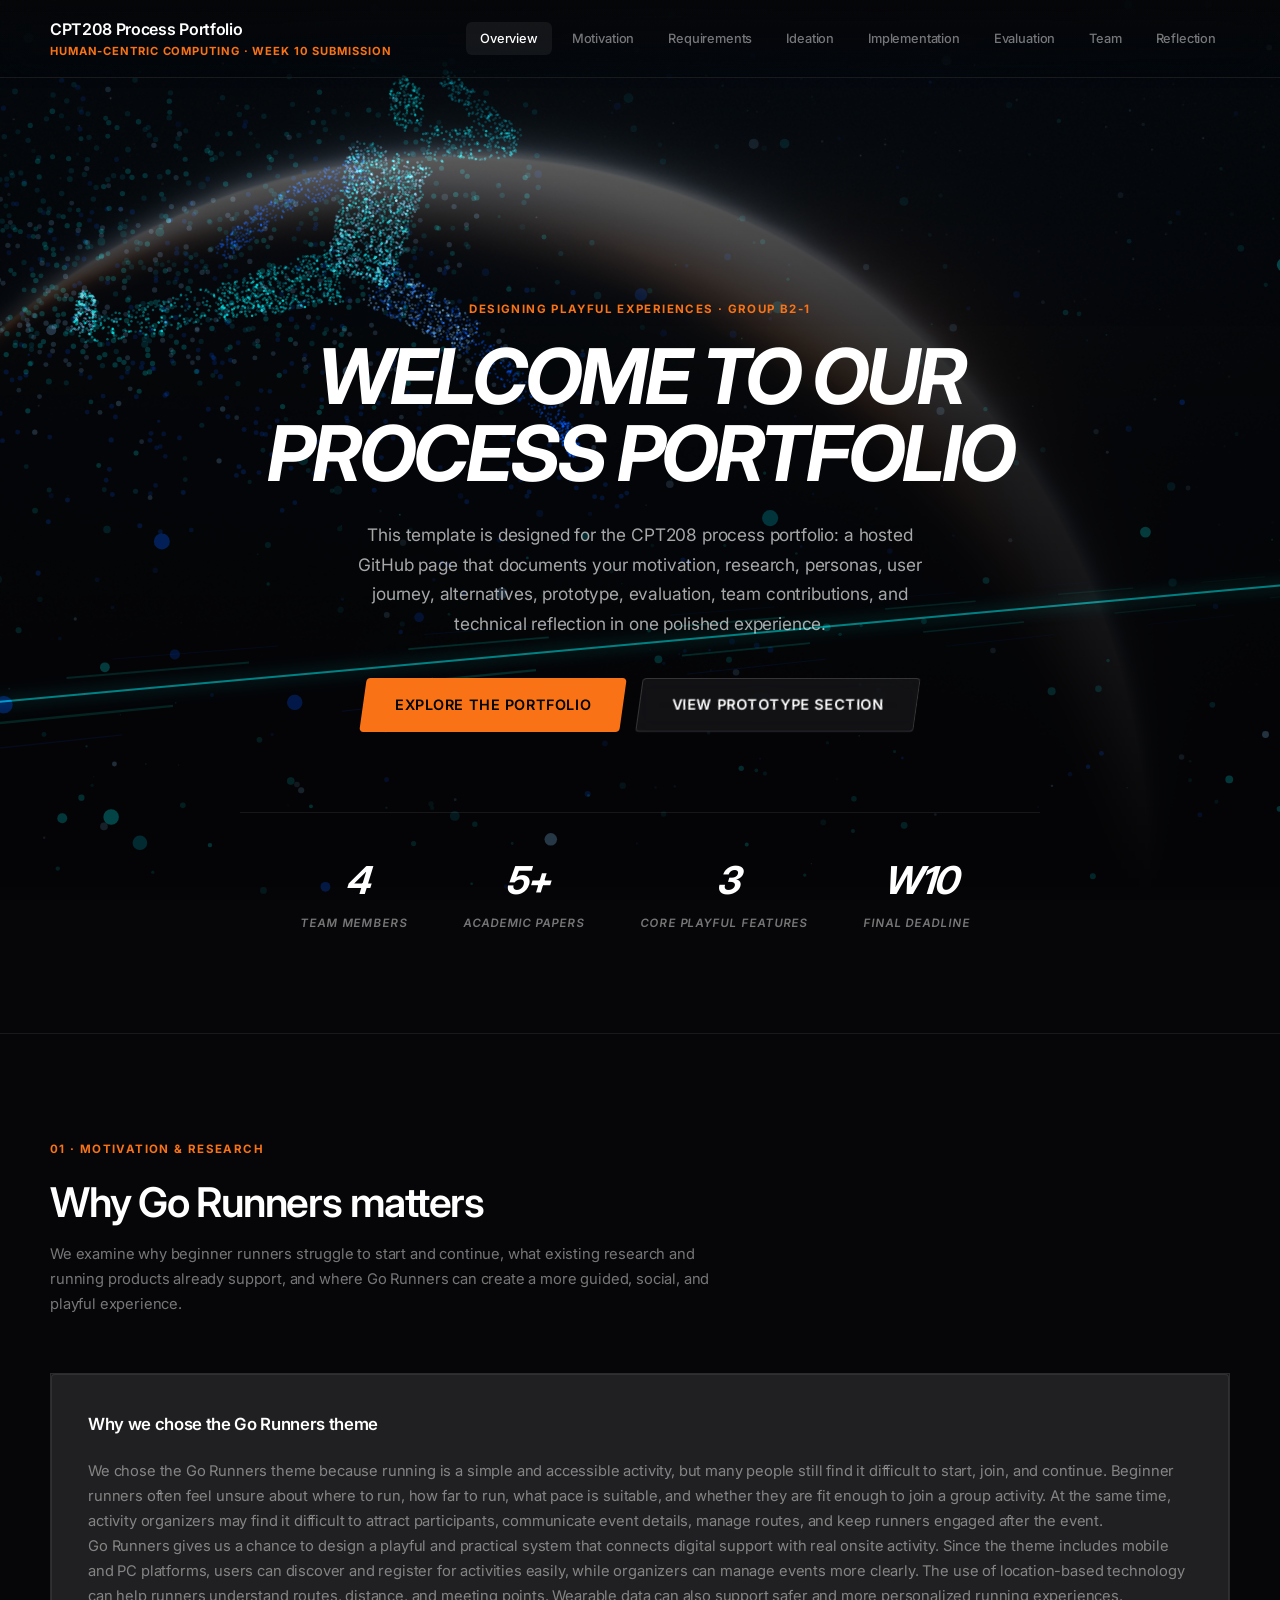
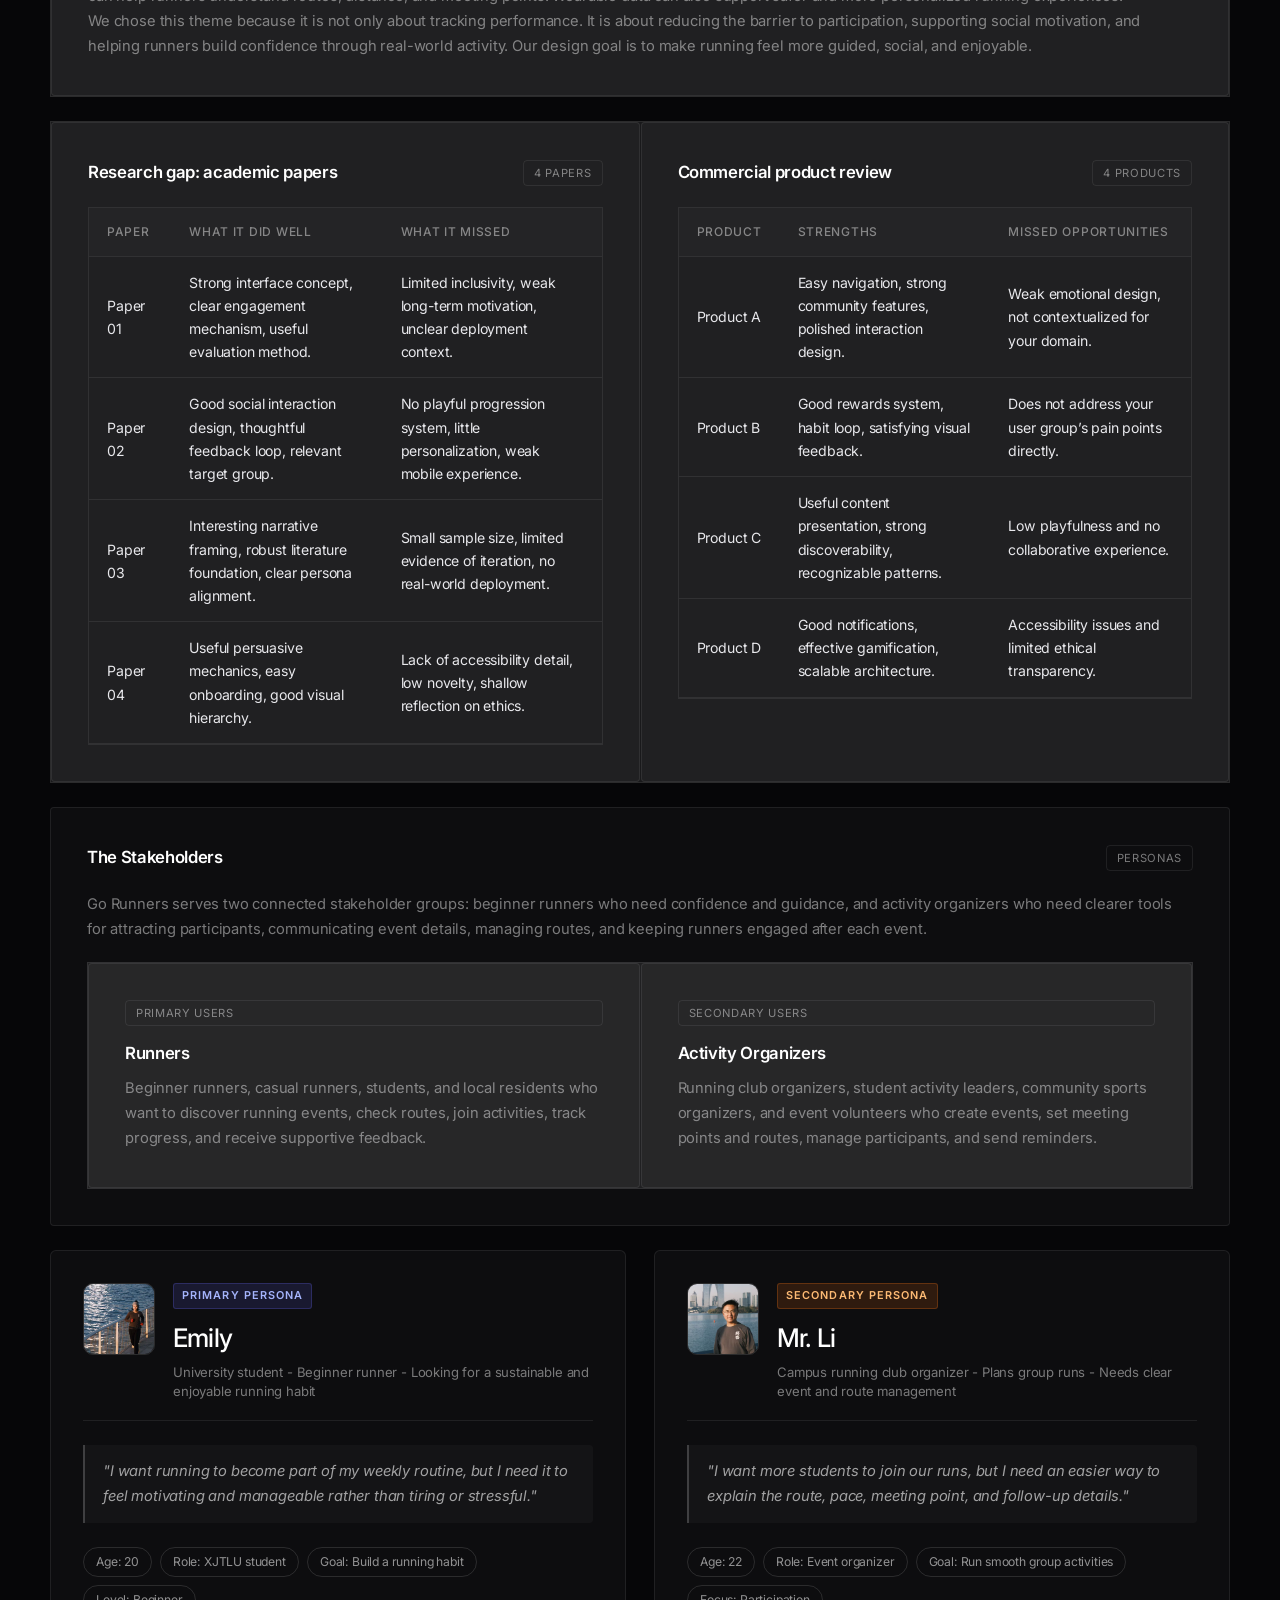
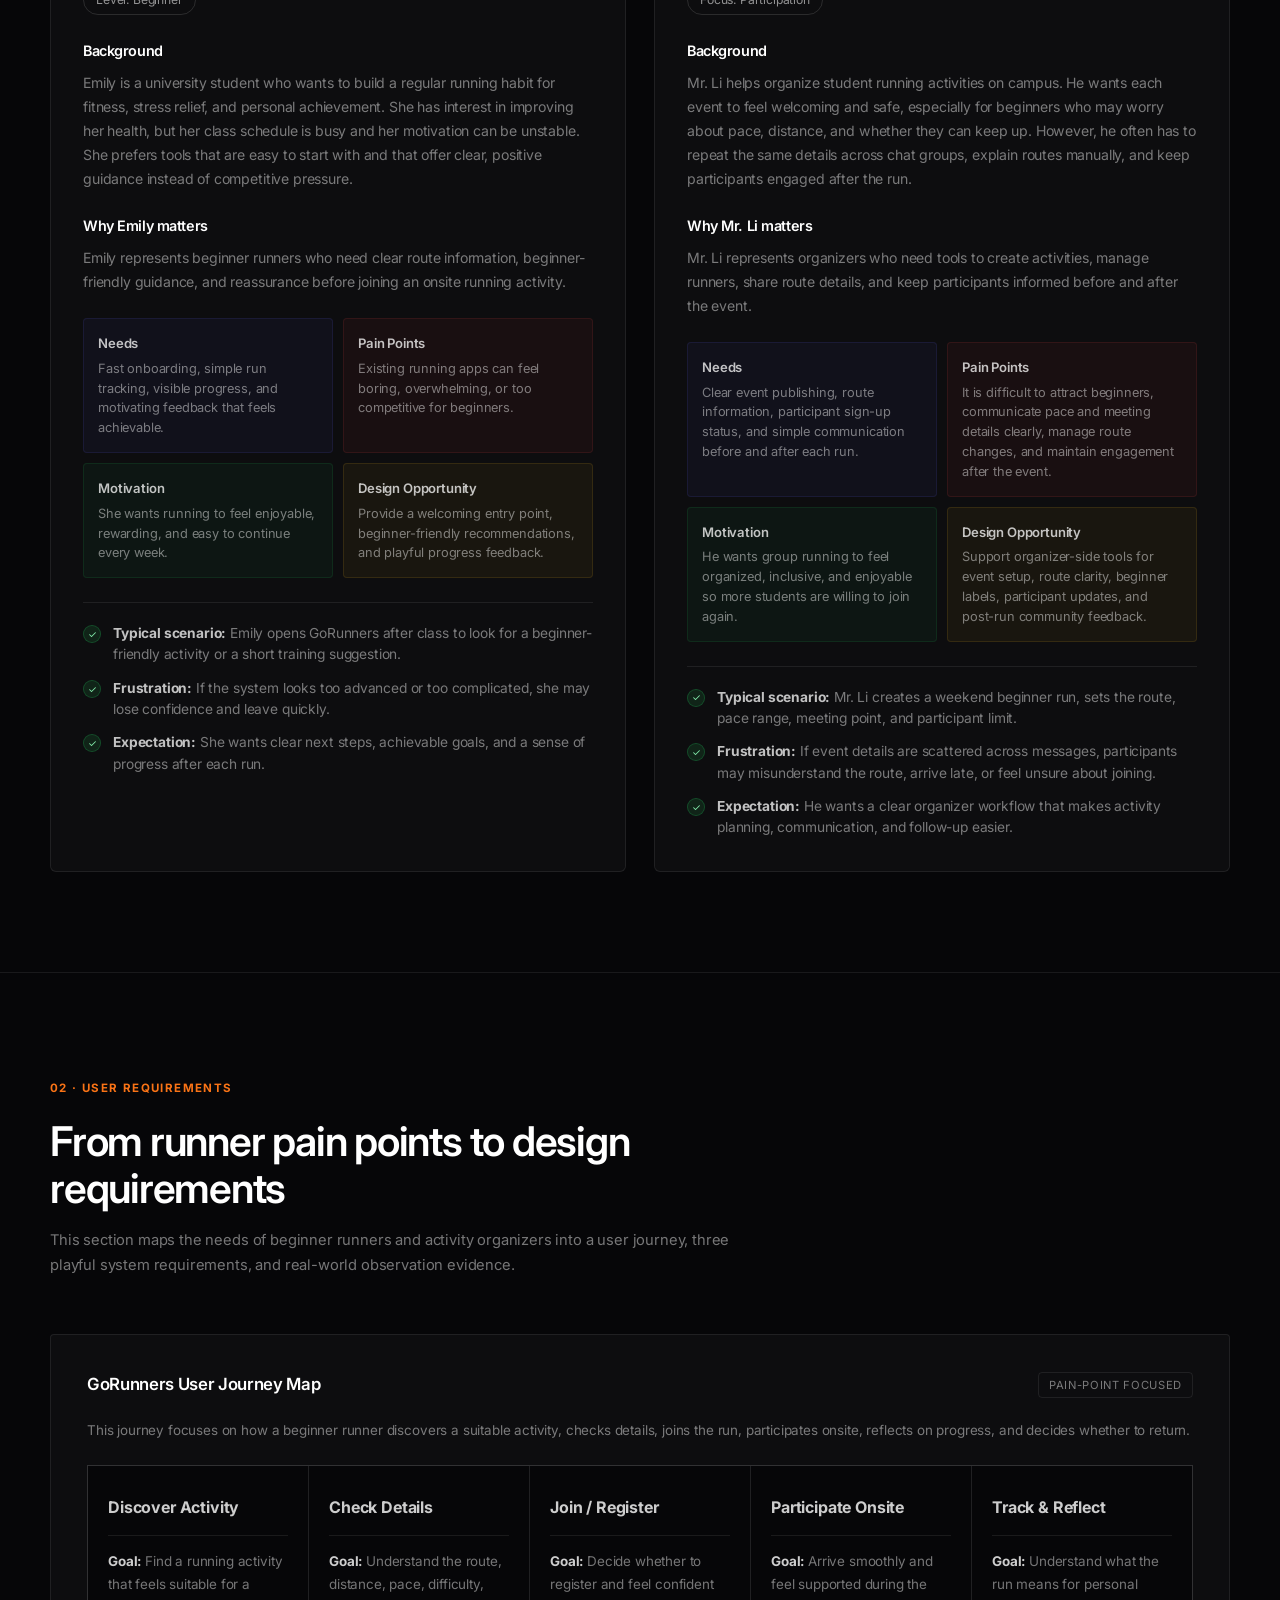
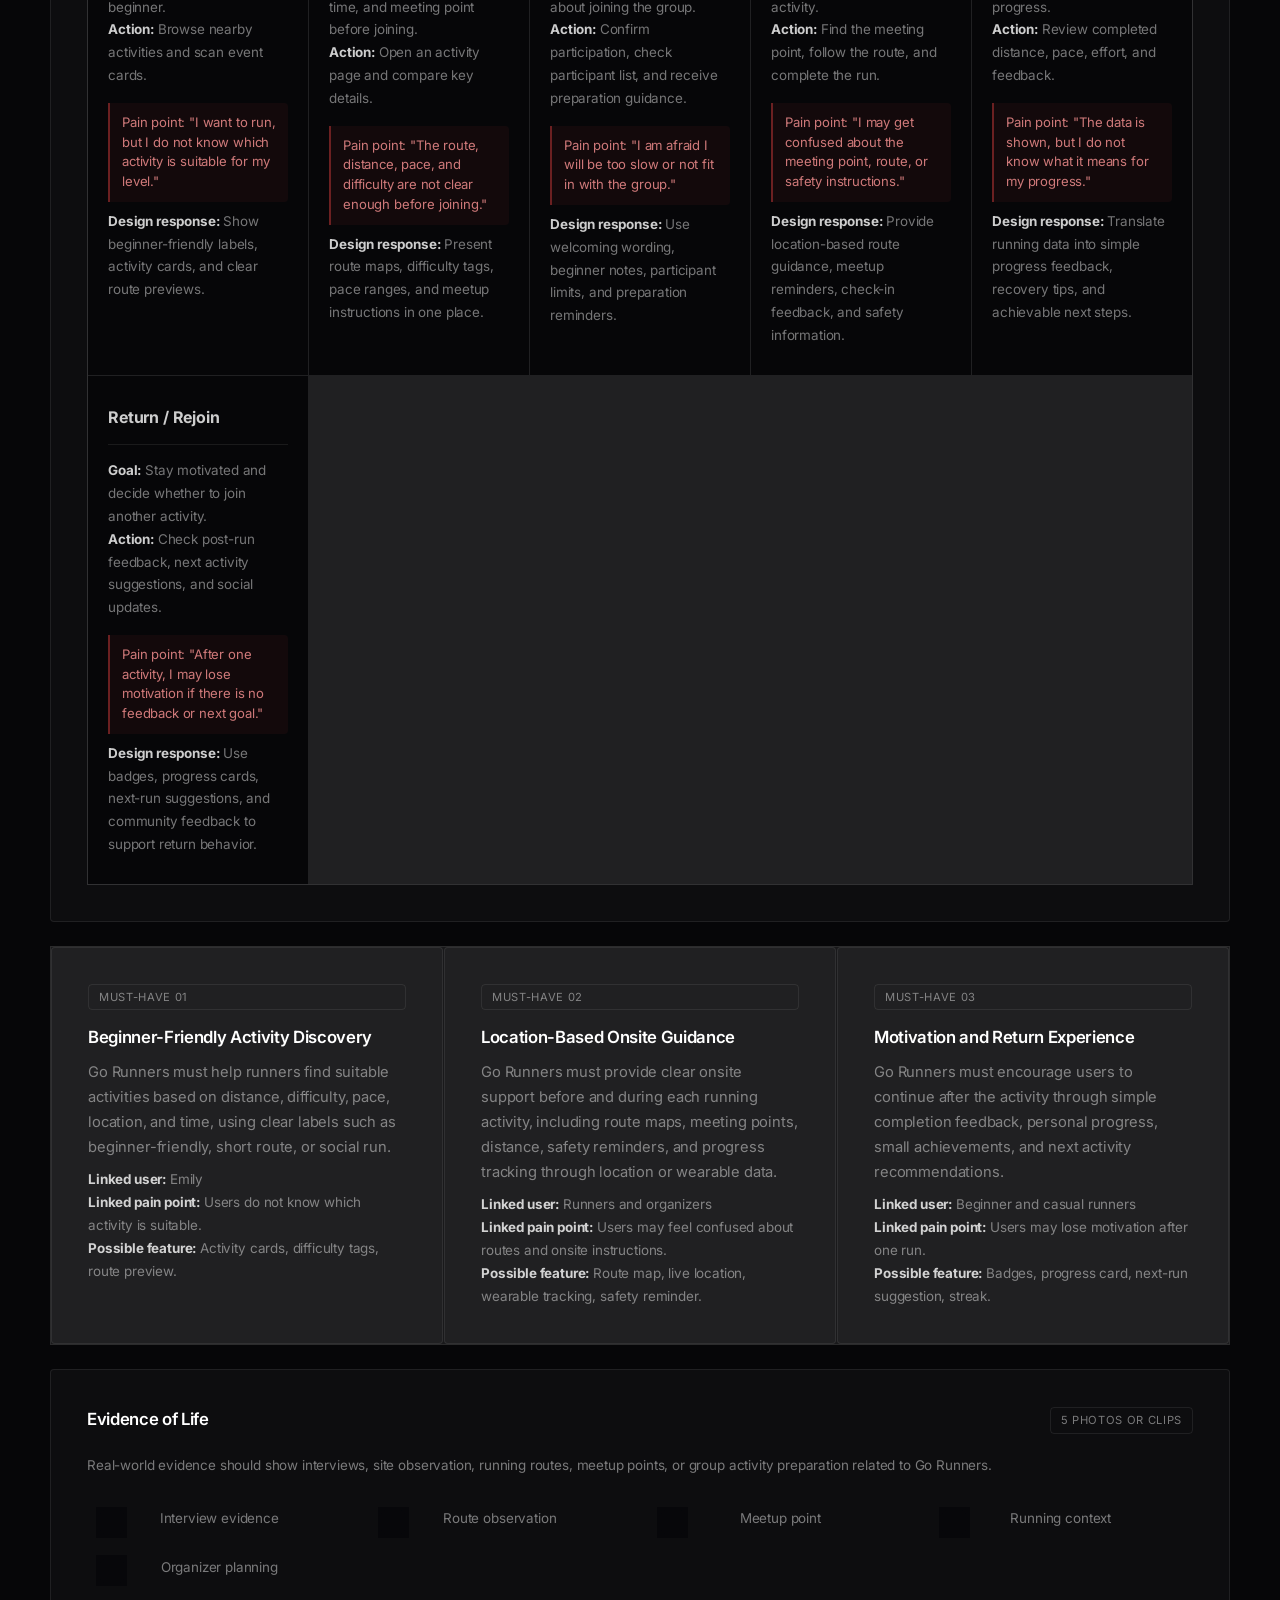
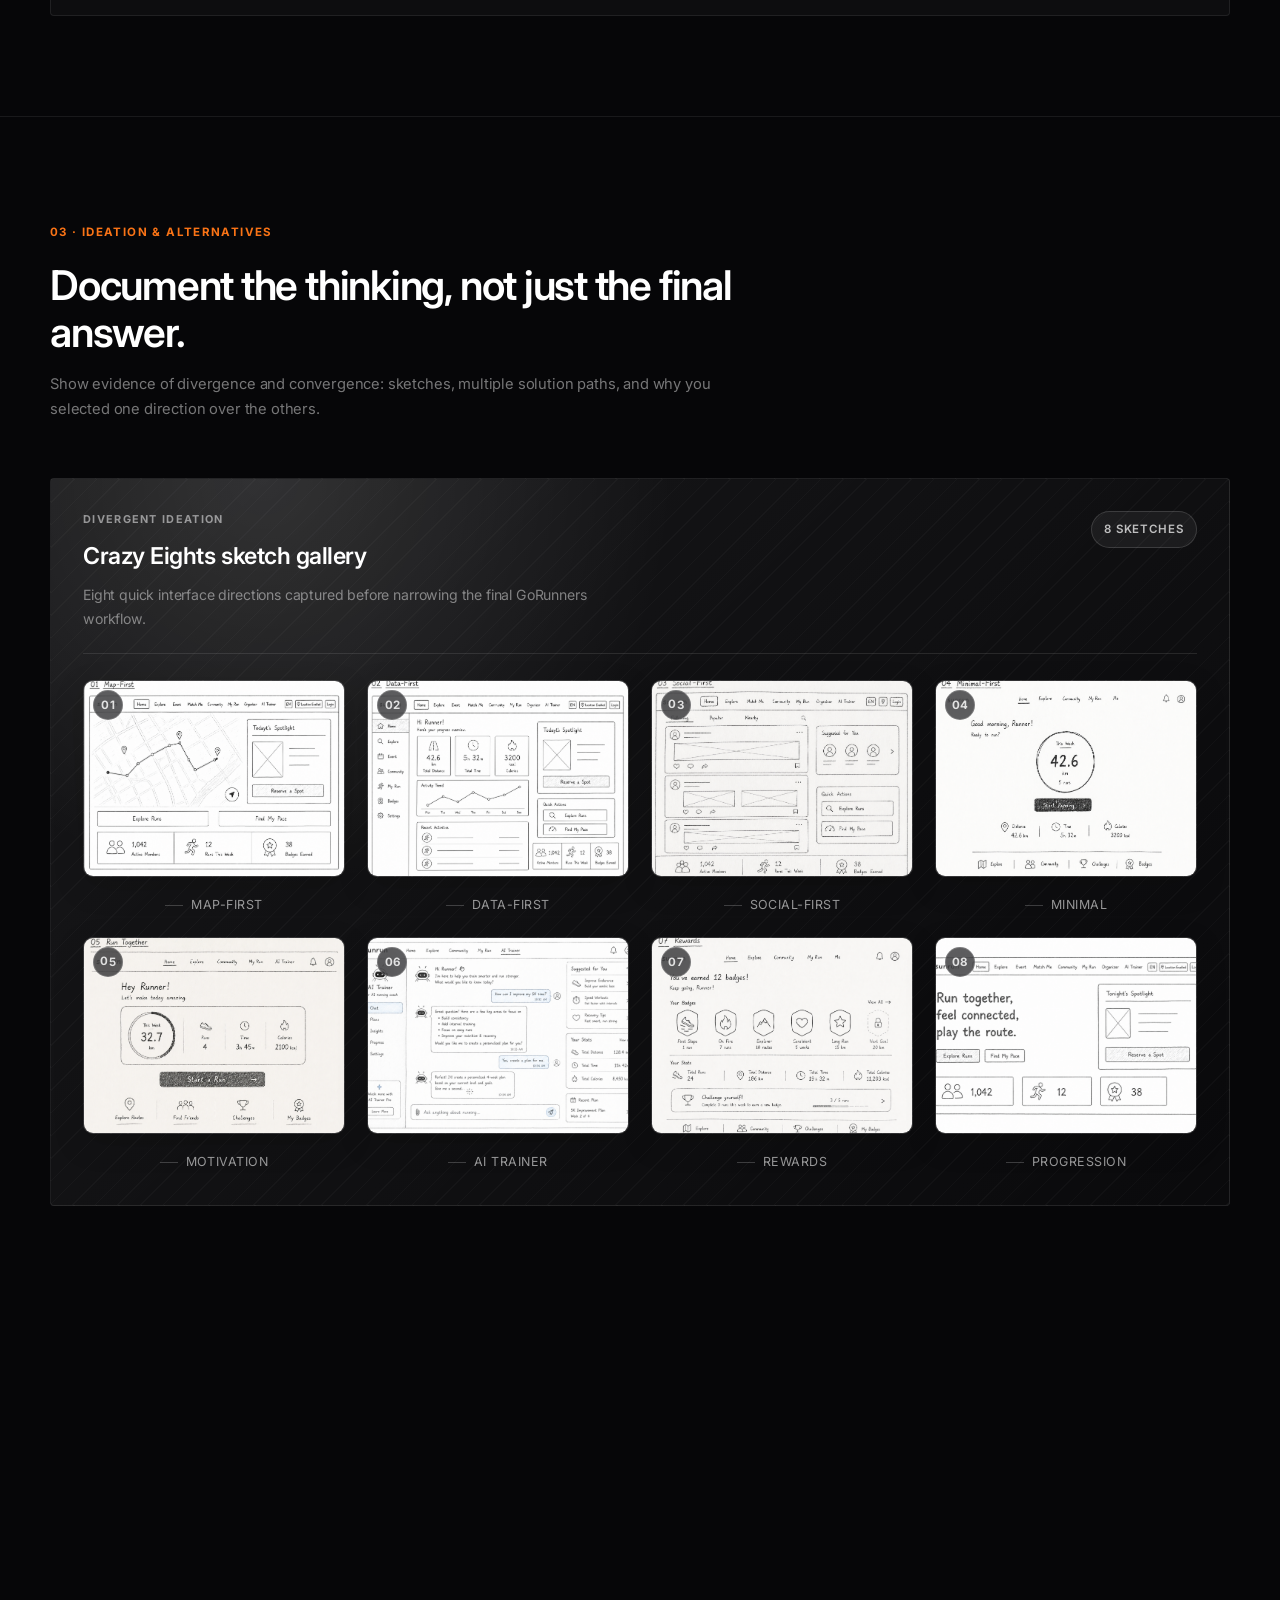
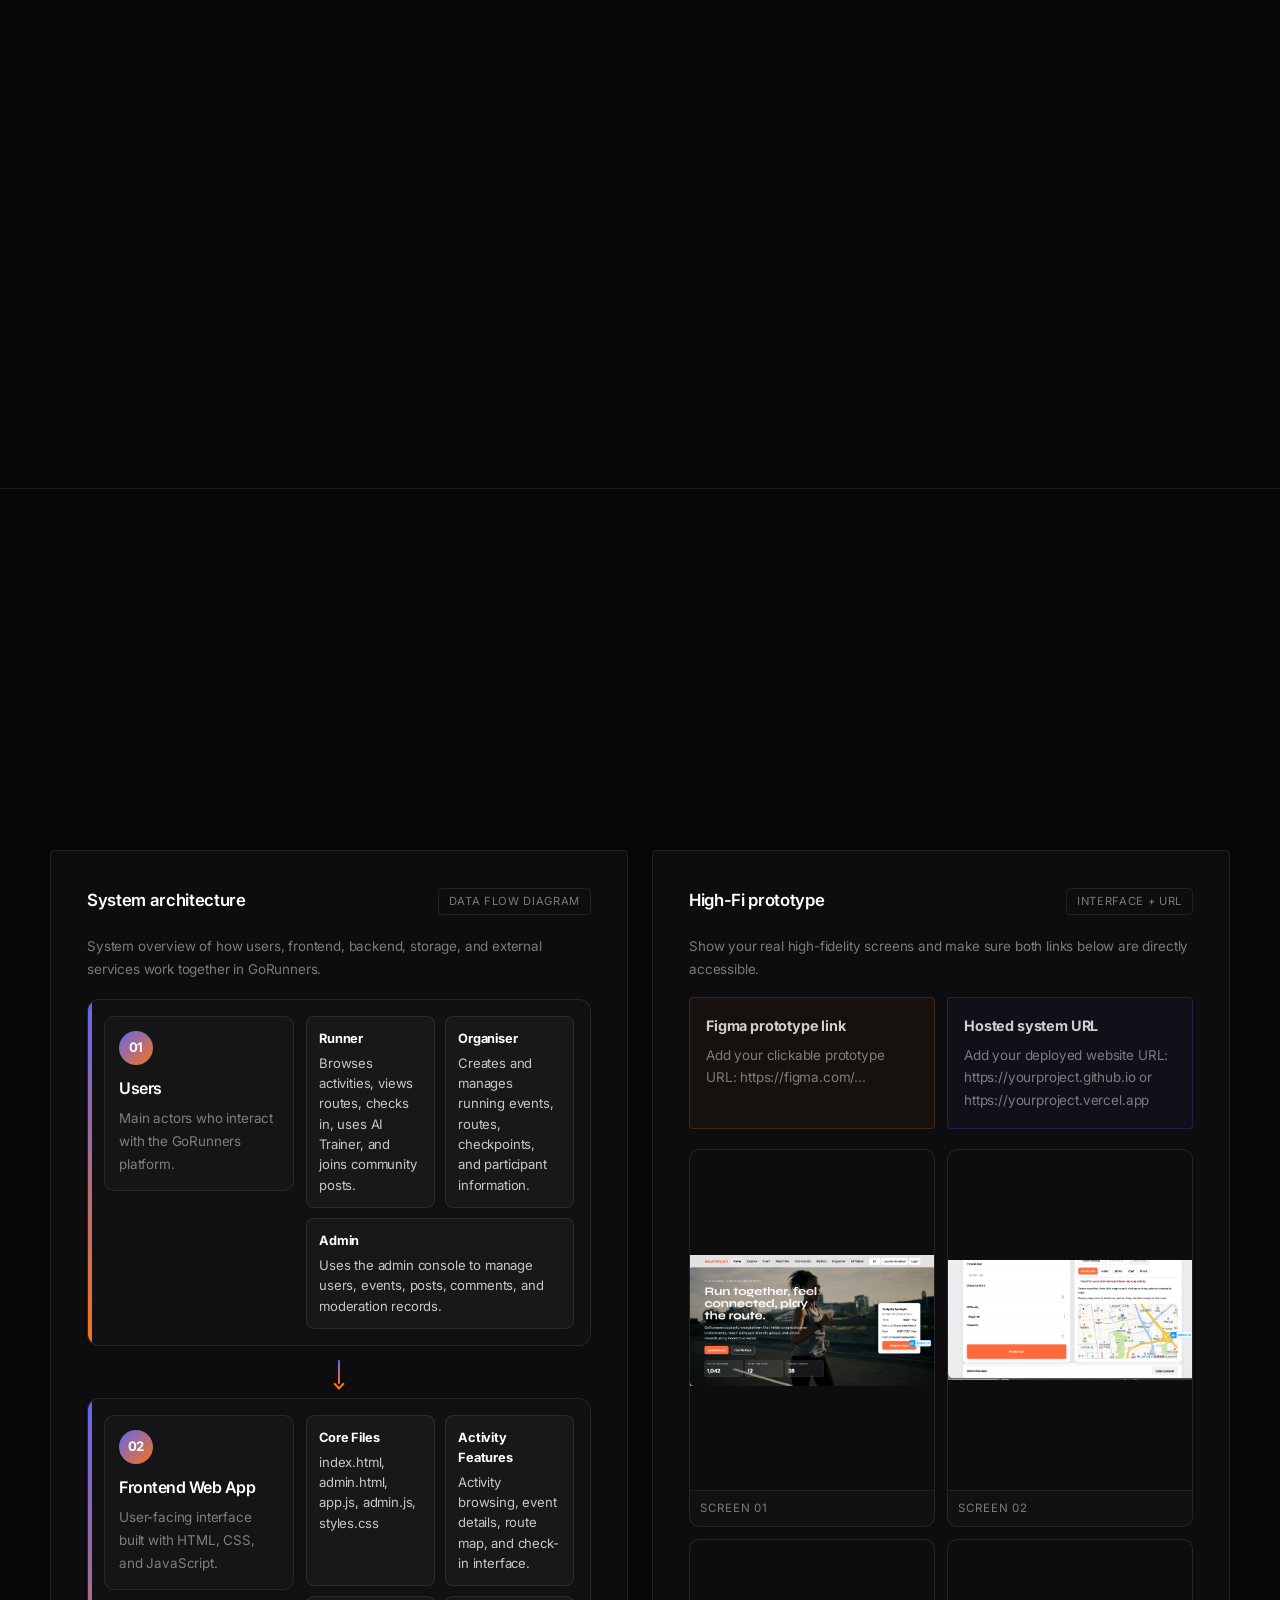
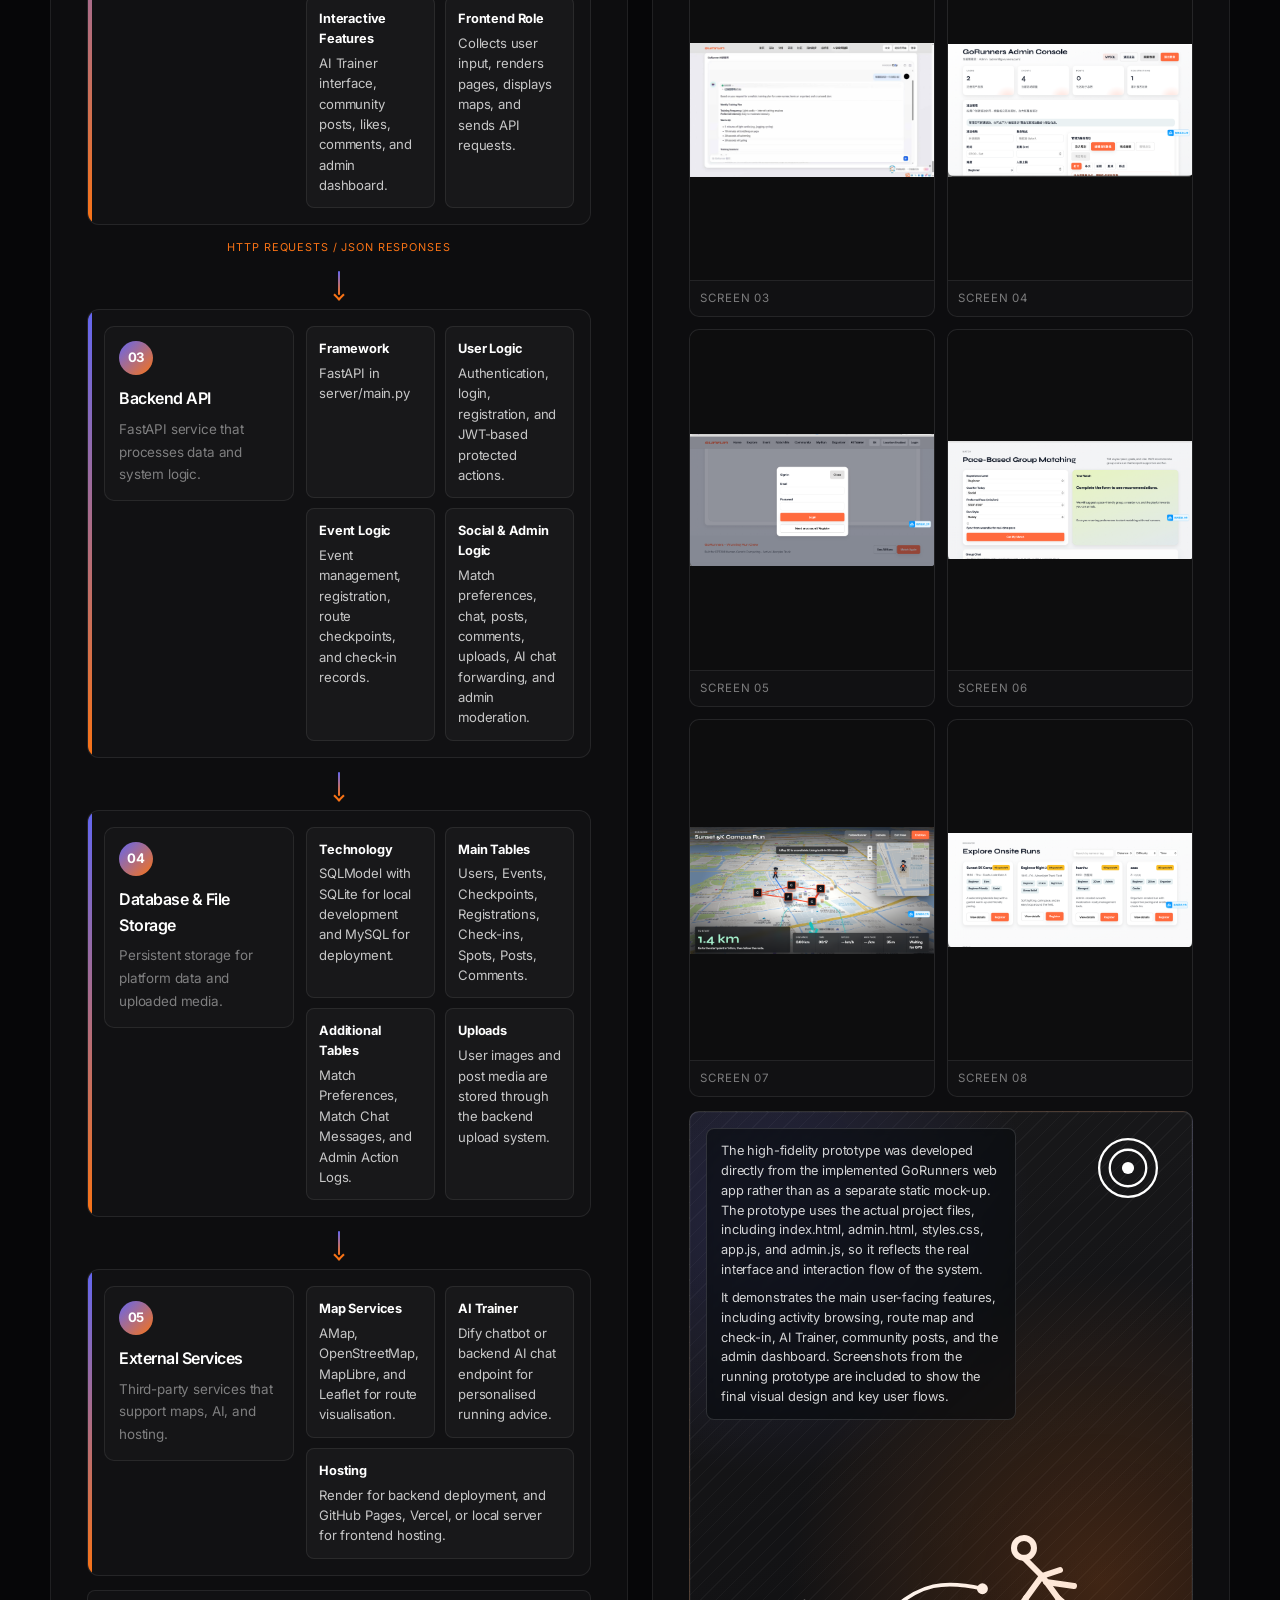
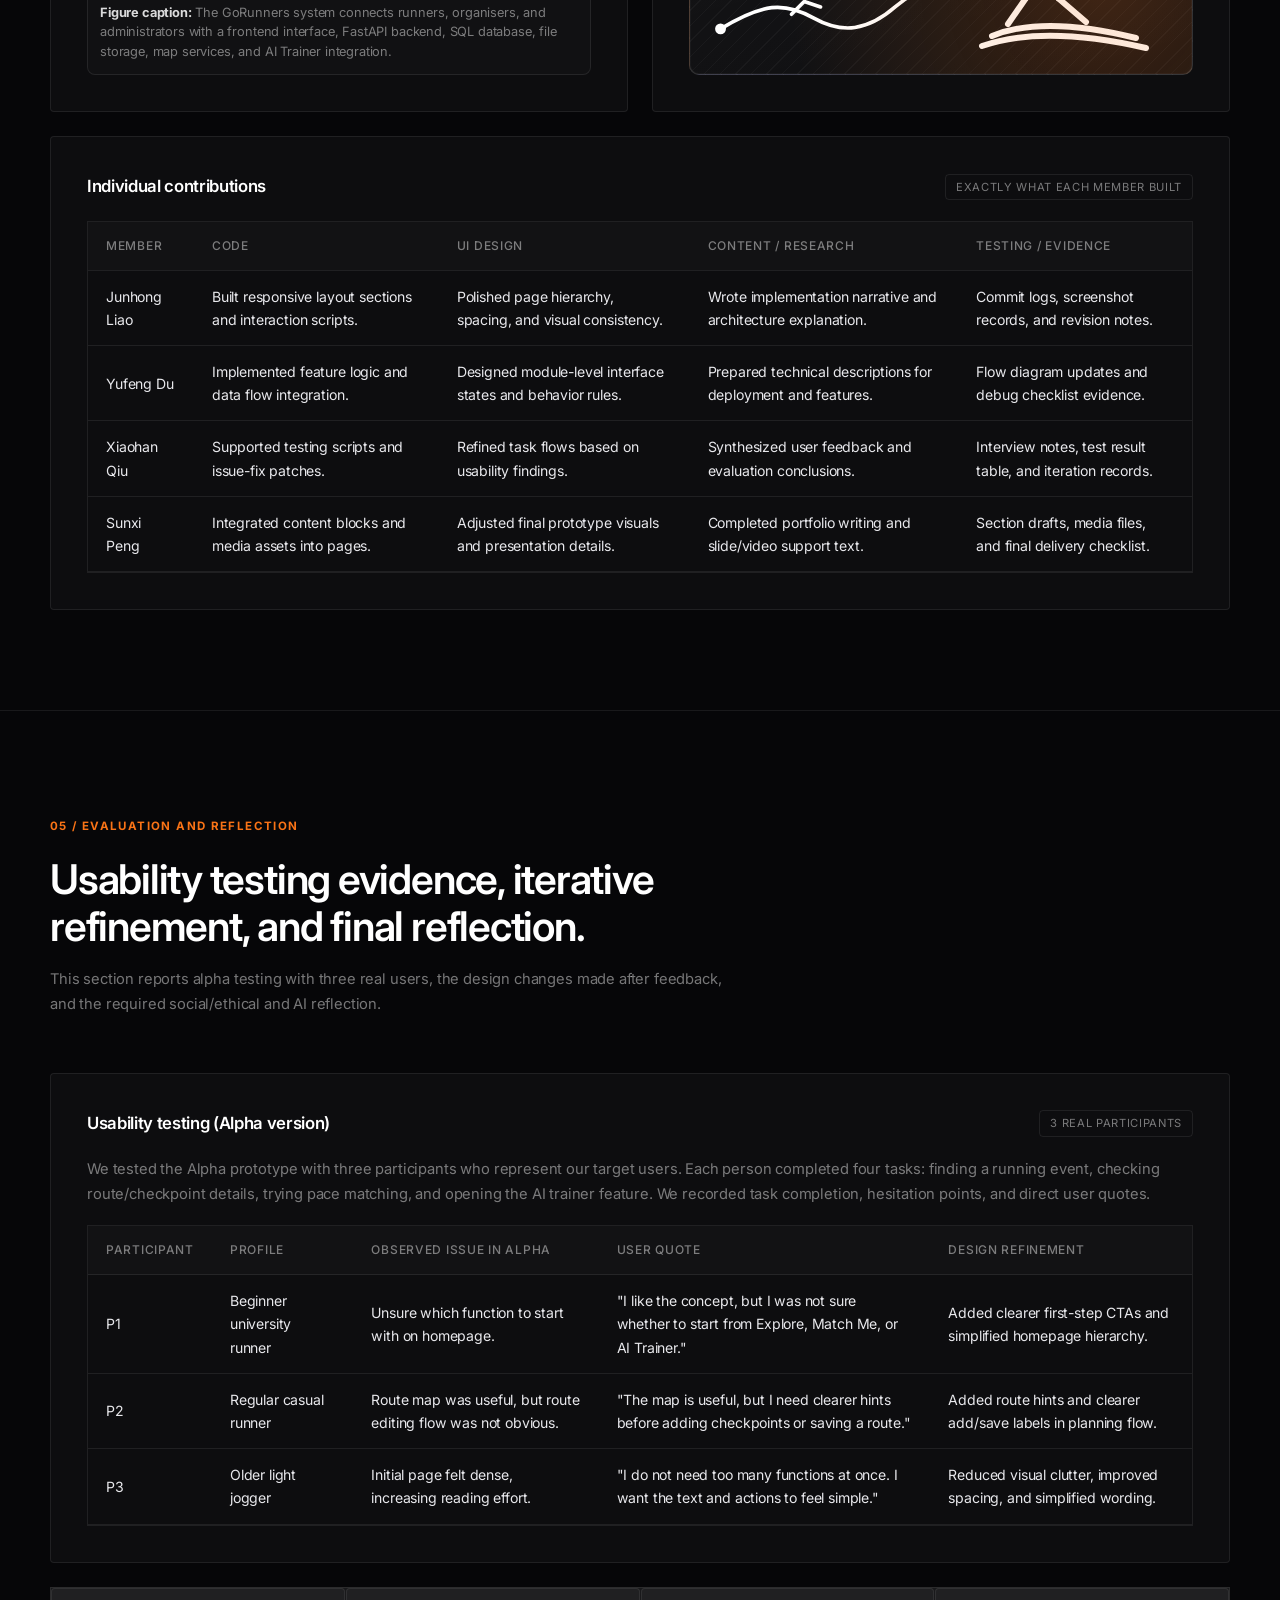
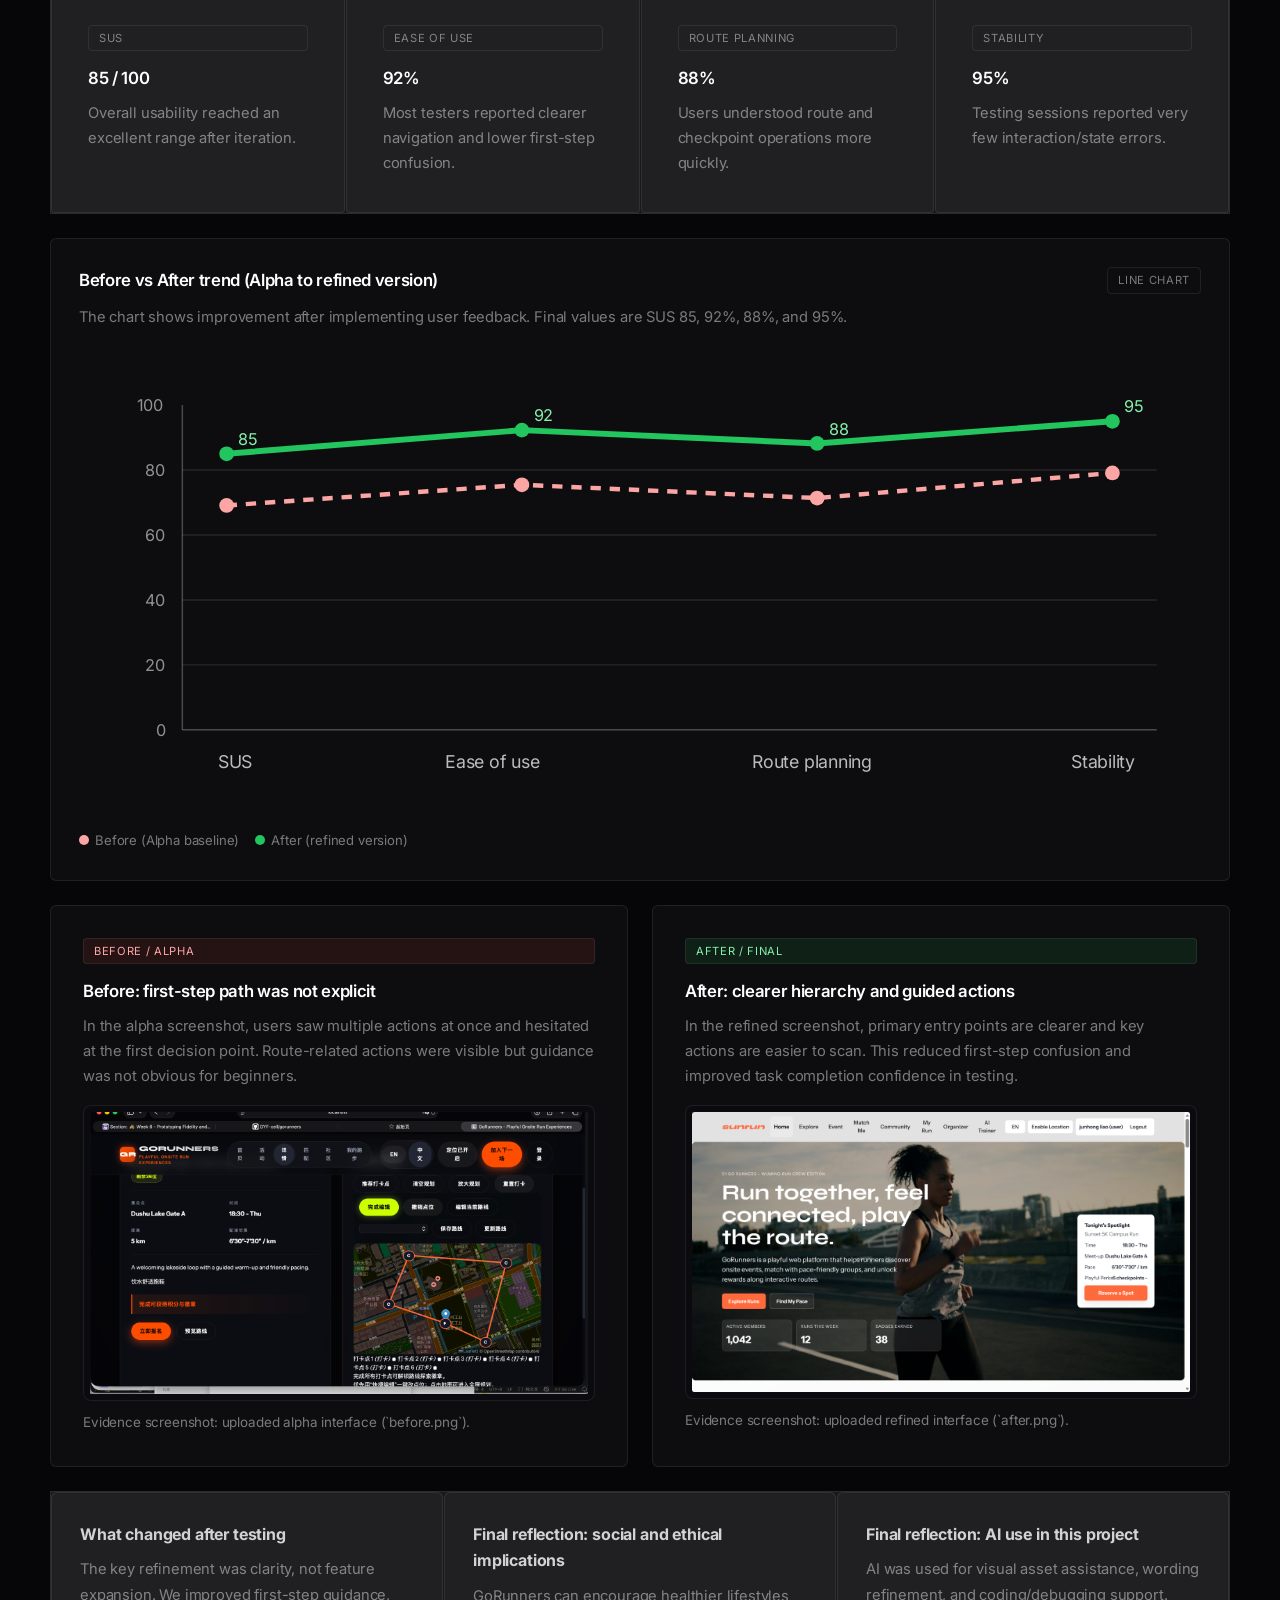
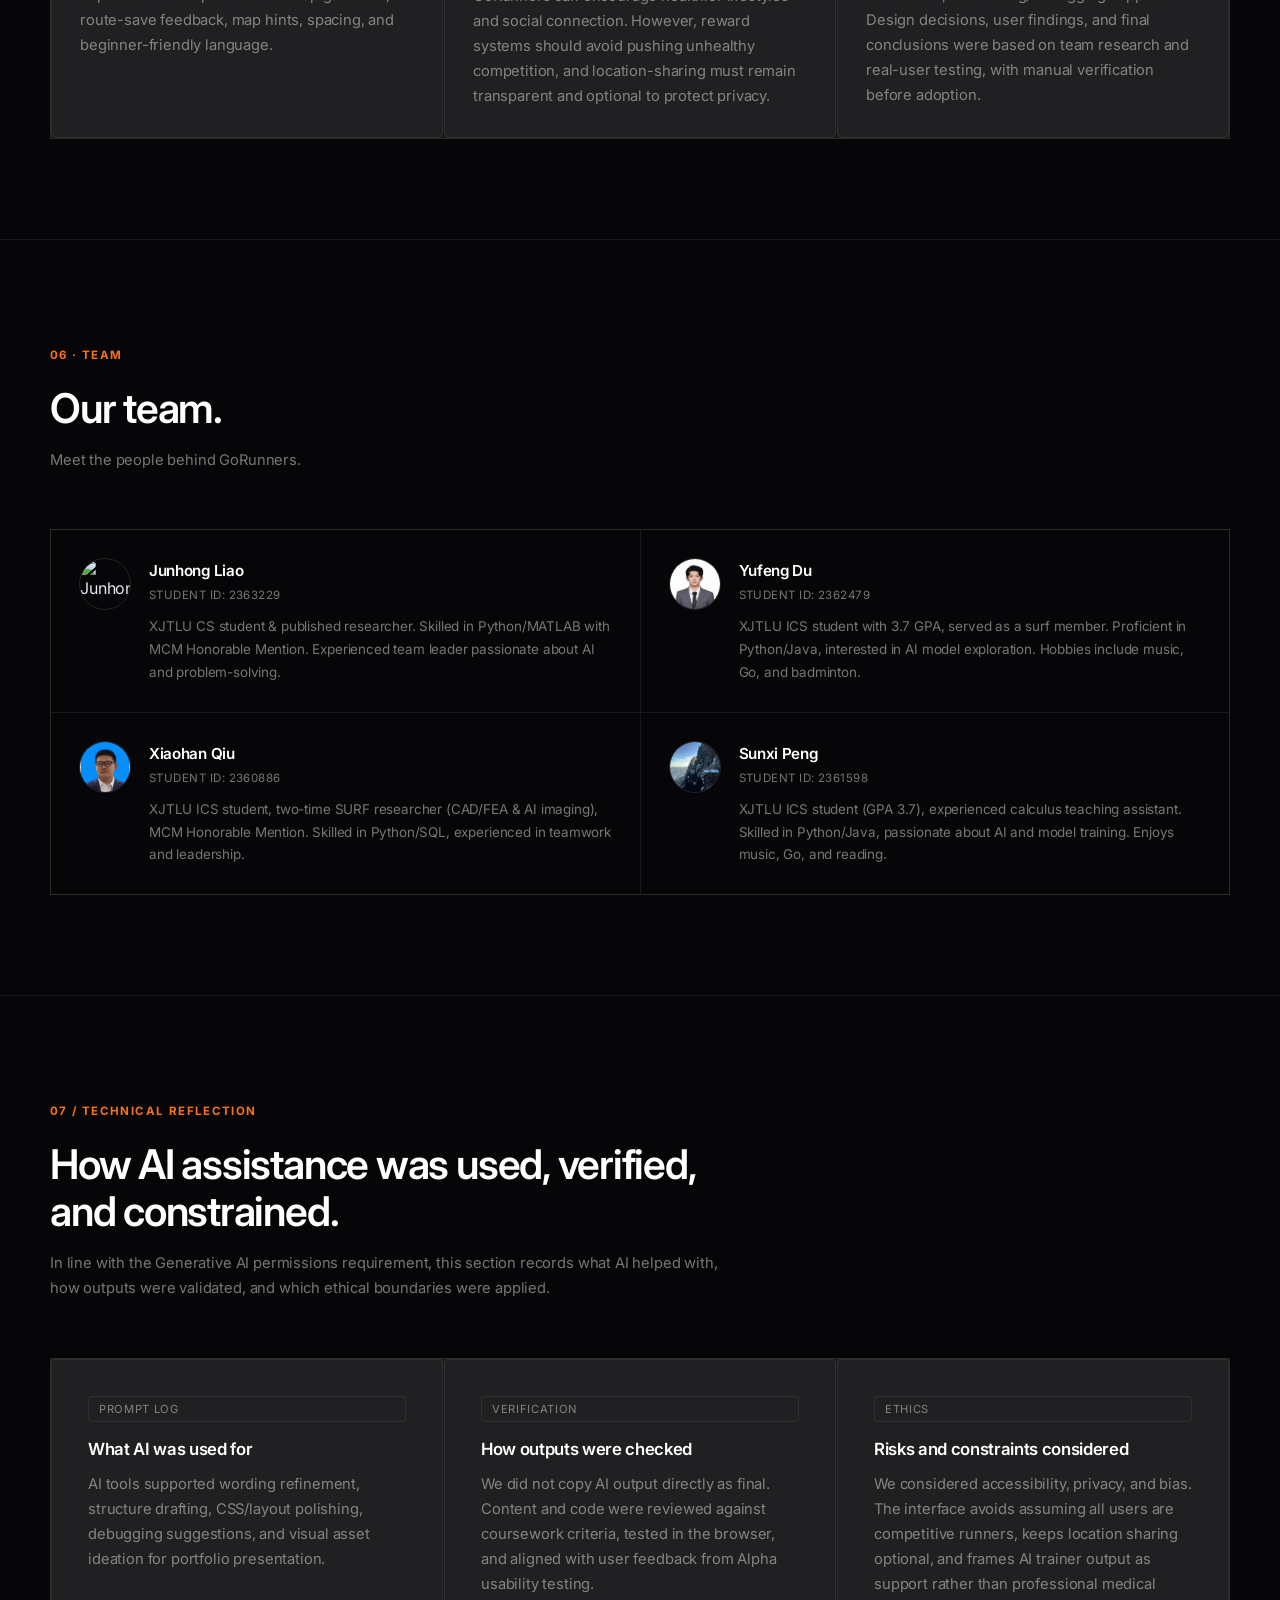
==== commit 990c1915: "Update Go Runners content" ====
--- a/CPT208_Human_Centric_Computing-demo1/index.html
+++ b/CPT208_Human_Centric_Computing-demo1/index.html
@@ -76,52 +76,28 @@
       <div class="container">
         <div class="section-head reveal">
           <div class="eyebrow">01 · Motivation & Research</div>
-          <h2>Frame the problem before you design the solution.</h2>
+          <h2>Why Go Runners matters</h2>
           <p>
-            Your portfolio should show why this topic matters, what prior research and commercial products already do well, and where the opportunity for a more playful human-centered experience appears.
+            We examine why beginner runners struggle to start and continue, what existing research and running products already support, and where Go Runners can create a more guided, social, and playful experience.
           </p>
         </div>
 
-        <div class="g2">
+        <div class="g1">
           <article class="card reveal">
             <div class="card-top">
-              <h3>Why this project matters</h3>
-              <span class="chip">200-word block</span>
+              <h3>Why we chose the Go Runners theme</h3>
             </div>
             <p>
-              Replace this paragraph with your own motivation. Explain why your group selected this design track, what challenge you observed in the real world, and what kind of playful impact you hope to create for your target stakeholders.
+              We chose the Go Runners theme because running is a simple and accessible activity, but many people still find it difficult to start, join, and continue. Beginner runners often feel unsure about where to run, how far to run, what pace is suitable, and whether they are fit enough to join a group activity. At the same time, activity organizers may find it difficult to attract participants, communicate event details, manage routes, and keep runners engaged after the event.
             </p>
-            <ul class="list">
-              <li><span class="check">✓</span><span>State the context clearly: campus, heritage, running, climbing, student development, or open topic.</span></li>
-              <li><span class="check">✓</span><span>Describe a real pain point, not just a broad idea.</span></li>
-              <li><span class="check">✓</span><span>Show why a human-centered playful approach is more suitable than a purely functional tool.</span></li>
-            </ul>
-          </article>
-
-          <article class="card reveal">
-            <div class="card-top">
-              <h3>Project roadmap</h3>
-              <span class="chip">Weeks 1–10</span>
-            </div>
-            <div class="timeline">
-              <div class="timeline-item">
-                <div class="timeline-dot"></div>
-                <div class="phase"><strong>Weeks 1–3</strong><span class="muted">Initial brainstorming, group roles, topic lock, portfolio setup.</span></div>
-              </div>
-              <div class="timeline-item">
-                <div class="timeline-dot"></div>
-                <div class="phase"><strong>Weeks 4–6</strong><span class="muted">User research, personas, user journey, research gap, early sketches.</span></div>
-              </div>
-              <div class="timeline-item">
-                <div class="timeline-dot"></div>
-                <div class="phase"><strong>Weeks 7–8</strong><span class="muted">Poster draft, higher-fidelity prototype, pilot testing, design alternatives.</span></div>
-              </div>
-              <div class="timeline-item">
-                <div class="timeline-dot"></div>
-                <div class="phase"><strong>Weeks 9–10</strong><span class="muted">Usability refinements, final portfolio, live URL, video demo, technical reflection.</span></div>
-              </div>
-            </div>
-          </article>
+            <p>
+              Go Runners gives us a chance to design a playful and practical system that connects digital support with real onsite activity. Since the theme includes mobile and PC platforms, users can discover and register for activities easily, while organizers can manage events more clearly. The use of location-based technology can help runners understand routes, distance, and meeting points. Wearable data can also support safer and more personalized running experiences.
+            </p>
+            <p>
+              We chose this theme because it is not only about tracking performance. It is about reducing the barrier to participation, supporting social motivation, and helping runners build confidence through real-world activity. Our design goal is to make running feel more guided, social, and enjoyable.
+            </p>
+          </article>
+
         </div>
 
         <div class="g2" style="margin-top: 24px;">
@@ -165,20 +141,30 @@
             </div>
           </article>
         </div>
-      </div>
-    </section>
-
-    <section id="requirements">
-      <div class="container">
-        <div class="section-head reveal">
-          <div class="eyebrow">02 · User Requirements</div>
-          <h2>Show who we design for, how they experience GoRunners, and what they actually need.</h2>
+
+        <div class="card reveal" style="margin-top: 24px;">
+          <div class="card-top">
+            <h3>The Stakeholders</h3>
+            <span class="chip">Personas</span>
+          </div>
           <p>
-            This section connects our stakeholder analysis, personas, user journey pain points, and three must-have requirements for a beginner-friendly running experience.
+            Go Runners serves two connected stakeholder groups: beginner runners who need confidence and guidance, and activity organizers who need clearer tools for attracting participants, communicating event details, managing routes, and keeping runners engaged after each event.
           </p>
-        </div>
-
-        <div class="persona-grid">
+          <div class="g2" style="margin-top: 20px;">
+            <article class="card">
+              <div class="chip">Primary Users</div>
+              <h3 style="margin-top: 14px;">Runners</h3>
+              <p style="margin-top: 8px;">Beginner runners, casual runners, students, and local residents who want to discover running events, check routes, join activities, track progress, and receive supportive feedback.</p>
+            </article>
+            <article class="card">
+              <div class="chip">Secondary Users</div>
+              <h3 style="margin-top: 14px;">Activity Organizers</h3>
+              <p style="margin-top: 8px;">Running club organizers, student activity leaders, community sports organizers, and event volunteers who create events, set meeting points and routes, manage participants, and send reminders.</p>
+            </article>
+          </div>
+        </div>
+
+        <div class="persona-grid" style="margin-top: 24px;">
           <!-- PRIMARY PERSONA -->
           <article class="persona-card reveal">
             <div class="persona-card-header">
@@ -186,7 +172,7 @@
               <div class="persona-header-text">
                 <span class="persona-label primary-label">Primary Persona</span>
                 <h3 class="persona-name">Emily</h3>
-                <p class="persona-subtitle">University student · Beginner runner · Looking for a sustainable and enjoyable running habit</p>
+                <p class="persona-subtitle">University student - Beginner runner - Looking for a sustainable and enjoyable running habit</p>
               </div>
             </div>
             <div class="persona-quote">
@@ -201,6 +187,10 @@
             <div class="persona-bg-section">
               <h4>Background</h4>
               <p>Emily is a university student who wants to build a regular running habit for fitness, stress relief, and personal achievement. She has interest in improving her health, but her class schedule is busy and her motivation can be unstable. She prefers tools that are easy to start with and that offer clear, positive guidance instead of competitive pressure.</p>
+            </div>
+            <div class="persona-bg-section">
+              <h4>Why Emily matters</h4>
+              <p>Emily represents beginner runners who need clear route information, beginner-friendly guidance, and reassurance before joining an onsite running activity.</p>
             </div>
             <div class="persona-quad">
               <div class="pquad-item needs">
@@ -221,9 +211,9 @@
               </div>
             </div>
             <ul class="persona-scenarios">
-              <li><span class="scenario-check">✓</span><span><strong>Typical scenario:</strong> Emily opens GoRunners after class to look for a beginner-friendly activity or a short training suggestion.</span></li>
-              <li><span class="scenario-check">✓</span><span><strong>Frustration:</strong> If the system looks too advanced or too complicated, she may lose confidence and leave quickly.</span></li>
-              <li><span class="scenario-check">✓</span><span><strong>Expectation:</strong> She wants clear next steps, achievable goals, and a sense of progress after each run.</span></li>
+              <li><span class="scenario-check">&#10003;</span><span><strong>Typical scenario:</strong> Emily opens GoRunners after class to look for a beginner-friendly activity or a short training suggestion.</span></li>
+              <li><span class="scenario-check">&#10003;</span><span><strong>Frustration:</strong> If the system looks too advanced or too complicated, she may lose confidence and leave quickly.</span></li>
+              <li><span class="scenario-check">&#10003;</span><span><strong>Expectation:</strong> She wants clear next steps, achievable goals, and a sense of progress after each run.</span></li>
             </ul>
           </article>
 
@@ -234,46 +224,62 @@
               <div class="persona-header-text">
                 <span class="persona-label secondary-label">Secondary Persona</span>
                 <h3 class="persona-name">Mr. Li</h3>
-                <p class="persona-subtitle">Retired resident · Light daily jogger · Wants a safe and simple jogging experience</p>
+                <p class="persona-subtitle">Campus running club organizer - Plans group runs - Needs clear event and route management</p>
               </div>
             </div>
             <div class="persona-quote">
-              <p>"I do not need a complicated app. I just want something simple, readable, and encouraging for my daily jogging."</p>
+              <p>"I want more students to join our runs, but I need an easier way to explain the route, pace, meeting point, and follow-up details."</p>
             </div>
             <div class="persona-tags">
-              <span class="ptag">Age: 67</span>
-              <span class="ptag">Role: Retired resident</span>
-              <span class="ptag">Goal: Maintain a healthy routine</span>
-              <span class="ptag">Level: Light jogger</span>
+              <span class="ptag">Age: 22</span>
+              <span class="ptag">Role: Event organizer</span>
+              <span class="ptag">Goal: Run smooth group activities</span>
+              <span class="ptag">Focus: Participation</span>
             </div>
             <div class="persona-bg-section">
               <h4>Background</h4>
-              <p>Mr. Li is a retired older adult who does light daily jogging to maintain his health and wants a simple, safe, and encouraging experience. He already has the willingness to exercise regularly, but many fitness apps feel too complex and too crowded for him. He values clear instructions, easy navigation, and information that helps him feel safe and supported.</p>
+              <p>Mr. Li helps organize student running activities on campus. He wants each event to feel welcoming and safe, especially for beginners who may worry about pace, distance, and whether they can keep up. However, he often has to repeat the same details across chat groups, explain routes manually, and keep participants engaged after the run.</p>
+            </div>
+            <div class="persona-bg-section">
+              <h4>Why Mr. Li matters</h4>
+              <p>Mr. Li represents organizers who need tools to create activities, manage runners, share route details, and keep participants informed before and after the event.</p>
             </div>
             <div class="persona-quad">
               <div class="pquad-item needs">
                 <strong>Needs</strong>
-                <p>A simple interface, clear jogging guidance, easy progress tracking, and health-friendly support.</p>
+                <p>Clear event publishing, route information, participant sign-up status, and simple communication before and after each run.</p>
               </div>
               <div class="pquad-item pain">
                 <strong>Pain Points</strong>
-                <p>Many running apps are too complex, too competitive, or difficult for older adults to use confidently.</p>
+                <p>It is difficult to attract beginners, communicate pace and meeting details clearly, manage route changes, and maintain engagement after the event.</p>
               </div>
               <div class="pquad-item motivation">
                 <strong>Motivation</strong>
-                <p>He wants a tool that helps him keep a safe and regular jogging habit for better health.</p>
+                <p>He wants group running to feel organized, inclusive, and enjoyable so more students are willing to join again.</p>
               </div>
               <div class="pquad-item opportunity">
                 <strong>Design Opportunity</strong>
-                <p>Use readable layouts, clear guidance, and supportive health-oriented feedback to reduce barriers.</p>
+                <p>Support organizer-side tools for event setup, route clarity, beginner labels, participant updates, and post-run community feedback.</p>
               </div>
             </div>
             <ul class="persona-scenarios">
-              <li><span class="scenario-check">✓</span><span><strong>Typical scenario:</strong> Mr. Li checks the app in the morning before going out for a light jog in the community.</span></li>
-              <li><span class="scenario-check">✓</span><span><strong>Frustration:</strong> Small text, too many steps, or unclear wording may make him stop using the app.</span></li>
-              <li><span class="scenario-check">✓</span><span><strong>Expectation:</strong> He expects a calm, simple, and reassuring experience that is easy to return to every day.</span></li>
+              <li><span class="scenario-check">&#10003;</span><span><strong>Typical scenario:</strong> Mr. Li creates a weekend beginner run, sets the route, pace range, meeting point, and participant limit.</span></li>
+              <li><span class="scenario-check">&#10003;</span><span><strong>Frustration:</strong> If event details are scattered across messages, participants may misunderstand the route, arrive late, or feel unsure about joining.</span></li>
+              <li><span class="scenario-check">&#10003;</span><span><strong>Expectation:</strong> He wants a clear organizer workflow that makes activity planning, communication, and follow-up easier.</span></li>
             </ul>
           </article>
+        </div>
+      </div>
+    </section>
+
+    <section id="requirements">
+      <div class="container">
+        <div class="section-head reveal">
+          <div class="eyebrow">02 · User Requirements</div>
+          <h2>From runner pain points to design requirements</h2>
+          <p>
+            This section maps the needs of beginner runners and activity organizers into a user journey, three playful system requirements, and real-world observation evidence.
+          </p>
         </div>
 
         <div class="card reveal" style="margin-top: 24px;">
@@ -282,44 +288,51 @@
             <span class="chip">Pain-point focused</span>
           </div>
           <p class="small" style="margin-top: 8px; margin-bottom: 18px;">
-            This journey focuses on how a beginner runner discovers GoRunners, gets training support, joins a suitable run, participates in the activity, and decides whether to return.
+            This journey focuses on how a beginner runner discovers a suitable activity, checks details, joins the run, participates onsite, reflects on progress, and decides whether to return.
           </p>
 
           <div class="journey">
             <div class="journey-step">
-              <strong>Discover</strong>
-              <p class="small" style="margin-top:8px;"><strong>Goal:</strong> Understand what GoRunners offers and whether it is suitable for a beginner runner.</p>
-              <p class="small"><strong>Action:</strong> Visit the homepage, scan the navigation, and look for a clear starting point.</p>
-              <div class="pain">Pain point: the user may not know whether to start with finding a run, using the training assistant, or browsing the map.</div>
-              <p class="small" style="margin-top:8px;"><strong>Design response:</strong> Highlight clear entry paths such as Get Training Help and Find a Run.</p>
+              <strong>Discover Activity</strong>
+              <p class="small" style="margin-top:8px;"><strong>Goal:</strong> Find a running activity that feels suitable for a beginner.</p>
+              <p class="small"><strong>Action:</strong> Browse nearby activities and scan event cards.</p>
+              <div class="pain">Pain point: "I want to run, but I do not know which activity is suitable for my level."</div>
+              <p class="small" style="margin-top:8px;"><strong>Design response:</strong> Show beginner-friendly labels, activity cards, and clear route previews.</p>
             </div>
             <div class="journey-step">
-              <strong>Plan</strong>
-              <p class="small" style="margin-top:8px;"><strong>Goal:</strong> Get a safe and practical weekly running plan based on current ability and personal goals.</p>
-              <p class="small"><strong>Action:</strong> Open the training assistant, enter running level, goal, and condition, then ask for guidance.</p>
-              <div class="pain">Pain point: beginners may struggle to describe their goals clearly and may worry that the advice is too difficult or unrealistic.</div>
-              <p class="small" style="margin-top:8px;"><strong>Design response:</strong> Use structured inputs and supportive prompts to generate beginner-friendly plans with clear pacing, warm-up, and recovery advice.</p>
+              <strong>Check Details</strong>
+              <p class="small" style="margin-top:8px;"><strong>Goal:</strong> Understand the route, distance, pace, difficulty, time, and meeting point before joining.</p>
+              <p class="small"><strong>Action:</strong> Open an activity page and compare key details.</p>
+              <div class="pain">Pain point: "The route, distance, pace, and difficulty are not clear enough before joining."</div>
+              <p class="small" style="margin-top:8px;"><strong>Design response:</strong> Present route maps, difficulty tags, pace ranges, and meetup instructions in one place.</p>
             </div>
             <div class="journey-step">
-              <strong>Join</strong>
-              <p class="small" style="margin-top:8px;"><strong>Goal:</strong> Find a suitable running activity that matches fitness level, confidence, and motivation.</p>
-              <p class="small"><strong>Action:</strong> Explore runs, compare distance, pace, time, and route details, then decide whether to join an event.</p>
-              <div class="pain">Pain point: it can be difficult for beginners to judge which event is suitable, especially when they are unsure of their own pace or stamina.</div>
-              <p class="small" style="margin-top:8px;"><strong>Design response:</strong> Show clear labels for difficulty, pace range, distance, and beginner-friendly suitability.</p>
+              <strong>Join / Register</strong>
+              <p class="small" style="margin-top:8px;"><strong>Goal:</strong> Decide whether to register and feel confident about joining the group.</p>
+              <p class="small"><strong>Action:</strong> Confirm participation, check participant list, and receive preparation guidance.</p>
+              <div class="pain">Pain point: "I am afraid I will be too slow or not fit in with the group."</div>
+              <p class="small" style="margin-top:8px;"><strong>Design response:</strong> Use welcoming wording, beginner notes, participant limits, and preparation reminders.</p>
             </div>
             <div class="journey-step">
-              <strong>Participate</strong>
-              <p class="small" style="margin-top:8px;"><strong>Goal:</strong> Attend the activity smoothly and feel supported during the run.</p>
-              <p class="small"><strong>Action:</strong> Arrive at the meetup point, follow the route or map, and complete the running activity.</p>
-              <div class="pain">Pain point: the user may feel nervous or unsupported if route guidance, meetup details, or activity flow are unclear.</div>
-              <p class="small" style="margin-top:8px;"><strong>Design response:</strong> Provide simple route information, visible meetup details, and lightweight participation support such as map guidance or check-in feedback.</p>
+              <strong>Participate Onsite</strong>
+              <p class="small" style="margin-top:8px;"><strong>Goal:</strong> Arrive smoothly and feel supported during the activity.</p>
+              <p class="small"><strong>Action:</strong> Find the meeting point, follow the route, and complete the run.</p>
+              <div class="pain">Pain point: "I may get confused about the meeting point, route, or safety instructions."</div>
+              <p class="small" style="margin-top:8px;"><strong>Design response:</strong> Provide location-based route guidance, meetup reminders, check-in feedback, and safety information.</p>
             </div>
             <div class="journey-step">
-              <strong>Return</strong>
-              <p class="small" style="margin-top:8px;"><strong>Goal:</strong> Reflect on progress, stay motivated, and continue using GoRunners.</p>
-              <p class="small"><strong>Action:</strong> Review the run, ask follow-up questions, check progress, and decide whether to join another run.</p>
-              <div class="pain">Pain point: without encouragement, social feedback, or clear next steps, the user may lose motivation and not return.</div>
-              <p class="small" style="margin-top:8px;"><strong>Design response:</strong> Use post-run feedback, recovery suggestions, progress visibility, and community interaction to encourage continued engagement.</p>
+              <strong>Track & Reflect</strong>
+              <p class="small" style="margin-top:8px;"><strong>Goal:</strong> Understand what the run means for personal progress.</p>
+              <p class="small"><strong>Action:</strong> Review completed distance, pace, effort, and feedback.</p>
+              <div class="pain">Pain point: "The data is shown, but I do not know what it means for my progress."</div>
+              <p class="small" style="margin-top:8px;"><strong>Design response:</strong> Translate running data into simple progress feedback, recovery tips, and achievable next steps.</p>
+            </div>
+            <div class="journey-step">
+              <strong>Return / Rejoin</strong>
+              <p class="small" style="margin-top:8px;"><strong>Goal:</strong> Stay motivated and decide whether to join another activity.</p>
+              <p class="small"><strong>Action:</strong> Check post-run feedback, next activity suggestions, and social updates.</p>
+              <div class="pain">Pain point: "After one activity, I may lose motivation if there is no feedback or next goal."</div>
+              <p class="small" style="margin-top:8px;"><strong>Design response:</strong> Use badges, progress cards, next-run suggestions, and community feedback to support return behavior.</p>
             </div>
           </div>
         </div>
@@ -327,19 +340,39 @@
         <div class="g3" style="margin-top: 24px;">
           <article class="card reveal">
             <div class="chip">Must-have 01</div>
-            <h3 style="margin-top: 14px;">Clear starting guidance</h3>
-            <p style="margin-top: 8px;">The system should help new runners quickly understand where to begin, whether that is getting a training plan, finding a suitable run, or exploring the platform.</p>
+            <h3 style="margin-top: 14px;">Beginner-Friendly Activity Discovery</h3>
+            <p style="margin-top: 8px;">Go Runners must help runners find suitable activities based on distance, difficulty, pace, location, and time, using clear labels such as beginner-friendly, short route, or social run.</p>
+            <p class="small" style="margin-top: 8px;"><strong>Linked user:</strong> Emily<br><strong>Linked pain point:</strong> Users do not know which activity is suitable.<br><strong>Possible feature:</strong> Activity cards, difficulty tags, route preview.</p>
           </article>
           <article class="card reveal">
             <div class="chip">Must-have 02</div>
-            <h3 style="margin-top: 14px;">Beginner-friendly support</h3>
-            <p style="margin-top: 8px;">The system should provide realistic training suggestions, appropriate activity information, and supportive wording so beginner runners feel safe and confident.</p>
+            <h3 style="margin-top: 14px;">Location-Based Onsite Guidance</h3>
+            <p style="margin-top: 8px;">Go Runners must provide clear onsite support before and during each running activity, including route maps, meeting points, distance, safety reminders, and progress tracking through location or wearable data.</p>
+            <p class="small" style="margin-top: 8px;"><strong>Linked user:</strong> Runners and organizers<br><strong>Linked pain point:</strong> Users may feel confused about routes and onsite instructions.<br><strong>Possible feature:</strong> Route map, live location, wearable tracking, safety reminder.</p>
           </article>
           <article class="card reveal">
             <div class="chip">Must-have 03</div>
-            <h3 style="margin-top: 14px;">Motivation and continuity</h3>
-            <p style="margin-top: 8px;">The system should encourage users to return through progress feedback, recovery support, and clear next-step recommendations after each interaction or run.</p>
-          </article>
+            <h3 style="margin-top: 14px;">Motivation and Return Experience</h3>
+            <p style="margin-top: 8px;">Go Runners must encourage users to continue after the activity through simple completion feedback, personal progress, small achievements, and next activity recommendations.</p>
+            <p class="small" style="margin-top: 8px;"><strong>Linked user:</strong> Beginner and casual runners<br><strong>Linked pain point:</strong> Users may lose motivation after one run.<br><strong>Possible feature:</strong> Badges, progress card, next-run suggestion, streak.</p>
+          </article>
+        </div>
+
+        <div class="card reveal" style="margin-top: 24px;">
+          <div class="card-top">
+            <h3>Evidence of Life</h3>
+            <span class="chip">5 photos or clips</span>
+          </div>
+          <p class="small" style="margin-top: 8px; margin-bottom: 18px;">
+            Real-world evidence should show interviews, site observation, running routes, meetup points, or group activity preparation related to Go Runners.
+          </p>
+          <div class="gallery evidence-gallery">
+            <div class="gallery-card"><div class="sketch"></div><p class="small" style="margin-top:10px;">Interview evidence</p></div>
+            <div class="gallery-card"><div class="sketch"></div><p class="small" style="margin-top:10px;">Route observation</p></div>
+            <div class="gallery-card"><div class="sketch"></div><p class="small" style="margin-top:10px;">Meetup point</p></div>
+            <div class="gallery-card"><div class="sketch"></div><p class="small" style="margin-top:10px;">Running context</p></div>
+            <div class="gallery-card"><div class="sketch"></div><p class="small" style="margin-top:10px;">Organizer planning</p></div>
+          </div>
         </div>
       </div>
     </section>
--- a/CPT208_Human_Centric_Computing-demo1/style.css
+++ b/CPT208_Human_Centric_Computing-demo1/style.css
@@ -140,11 +140,12 @@
 .section-head p{margin-top:16px}
 
 /* ===== GRID / CARDS ===== */
-.g2,.g3,.g4{display:grid;gap:1px;background:var(--line);border:1px solid var(--line)}
+.g1,.g2,.g3,.g4{display:grid;gap:1px;background:var(--line);border:1px solid var(--line)}
+.g1{grid-template-columns:1fr}
 .g2{grid-template-columns:repeat(2,1fr)}
 .g3{grid-template-columns:repeat(3,1fr)}
 .g4{grid-template-columns:repeat(4,1fr)}
-.g2>*,.g3>*,.g4>*{background:var(--bg);padding:36px}
+.g1>*,.g2>*,.g3>*,.g4>*{background:var(--bg);padding:36px}
 
 .card{
   padding:36px;background:var(--surface);
@@ -1043,10 +1044,10 @@
 
 /* ===== RESPONSIVE ===== */
 @media(max-width:900px){
-  .g2,.g3,.g4,.team-grid,.journey,.persona-grid,.before-after,.hero-stats{
+  .g1,.g2,.g3,.g4,.team-grid,.journey,.persona-grid,.before-after,.hero-stats{
     grid-template-columns:1fr;gap:20px;background:transparent;border:none;
   }
-  .g2>*,.g3>*,.g4>*,.team-card,.journey-step{border:1px solid var(--line)}
+  .g1>*,.g2>*,.g3>*,.g4>*,.team-card,.journey-step{border:1px solid var(--line)}
   .persona-quad{grid-template-columns:1fr}
   .sketch-board{padding:24px}
   .sketch-board-head{flex-direction:column;gap:14px}
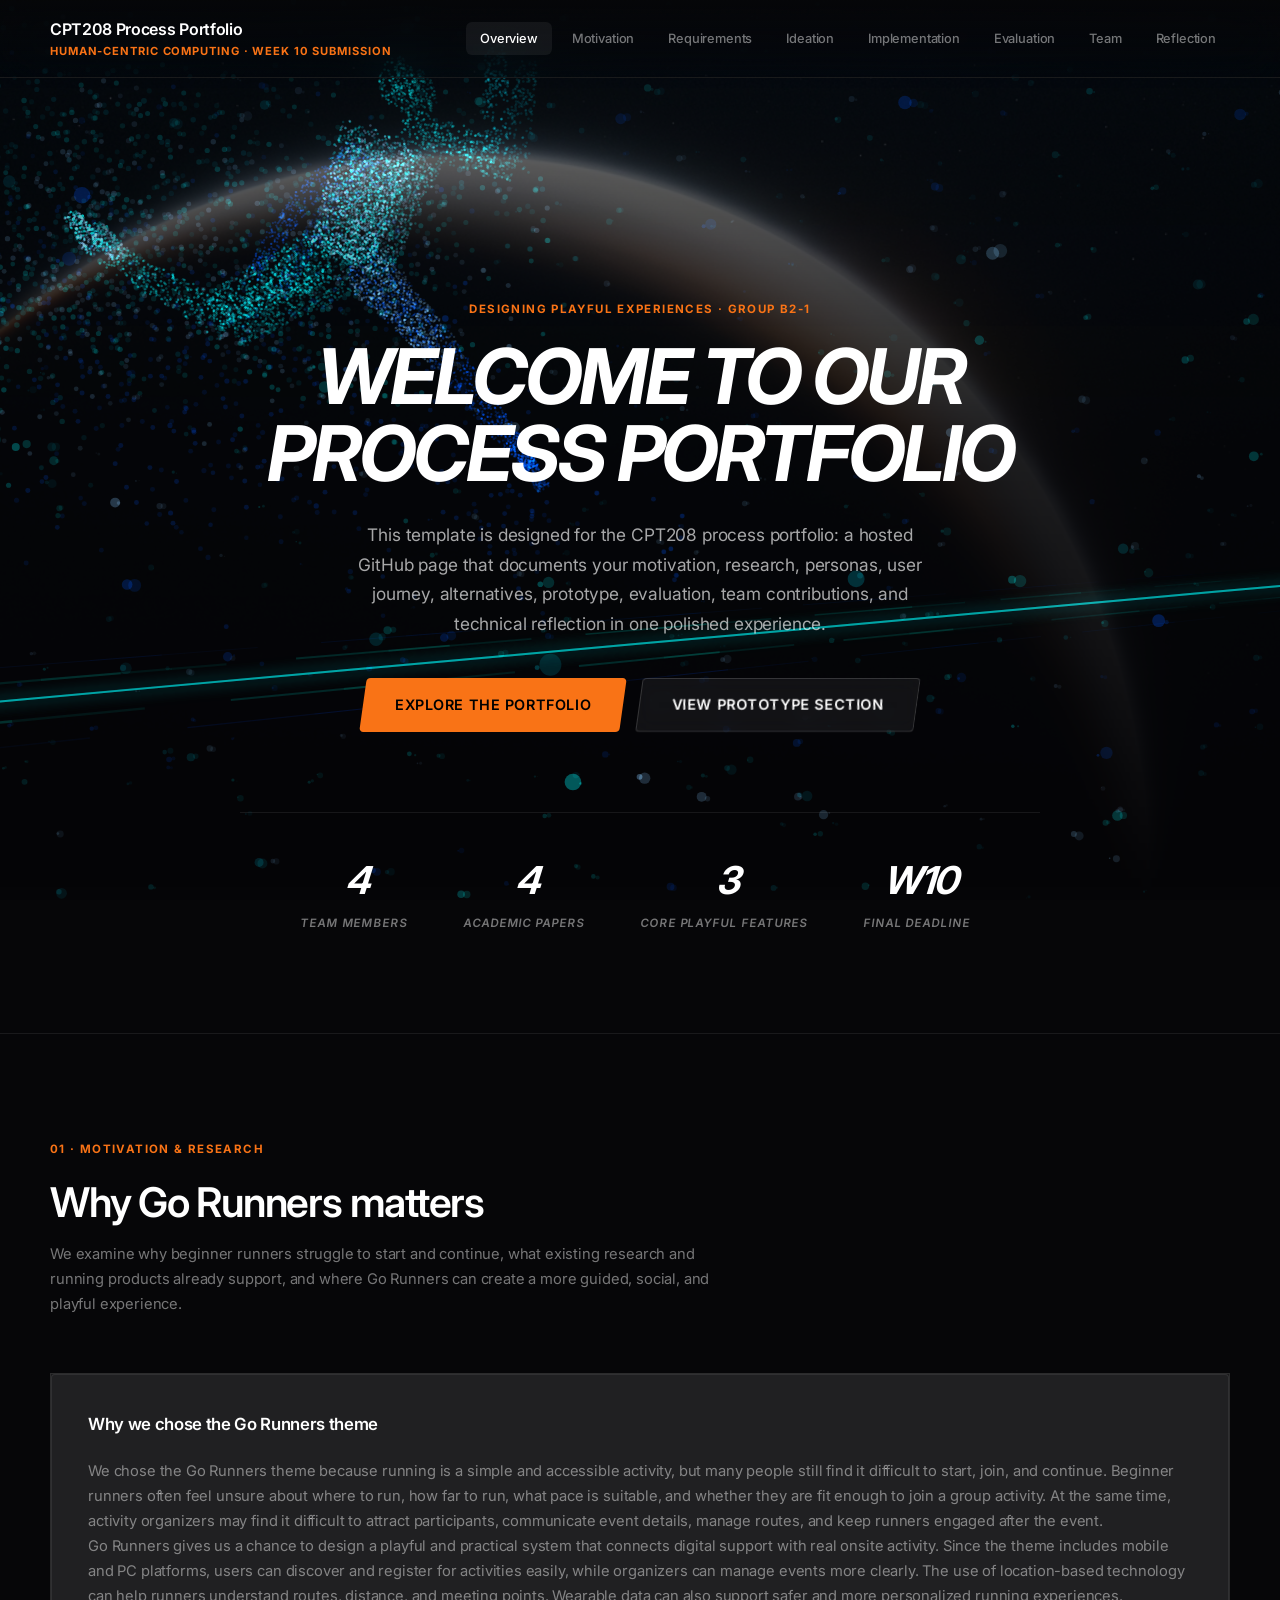
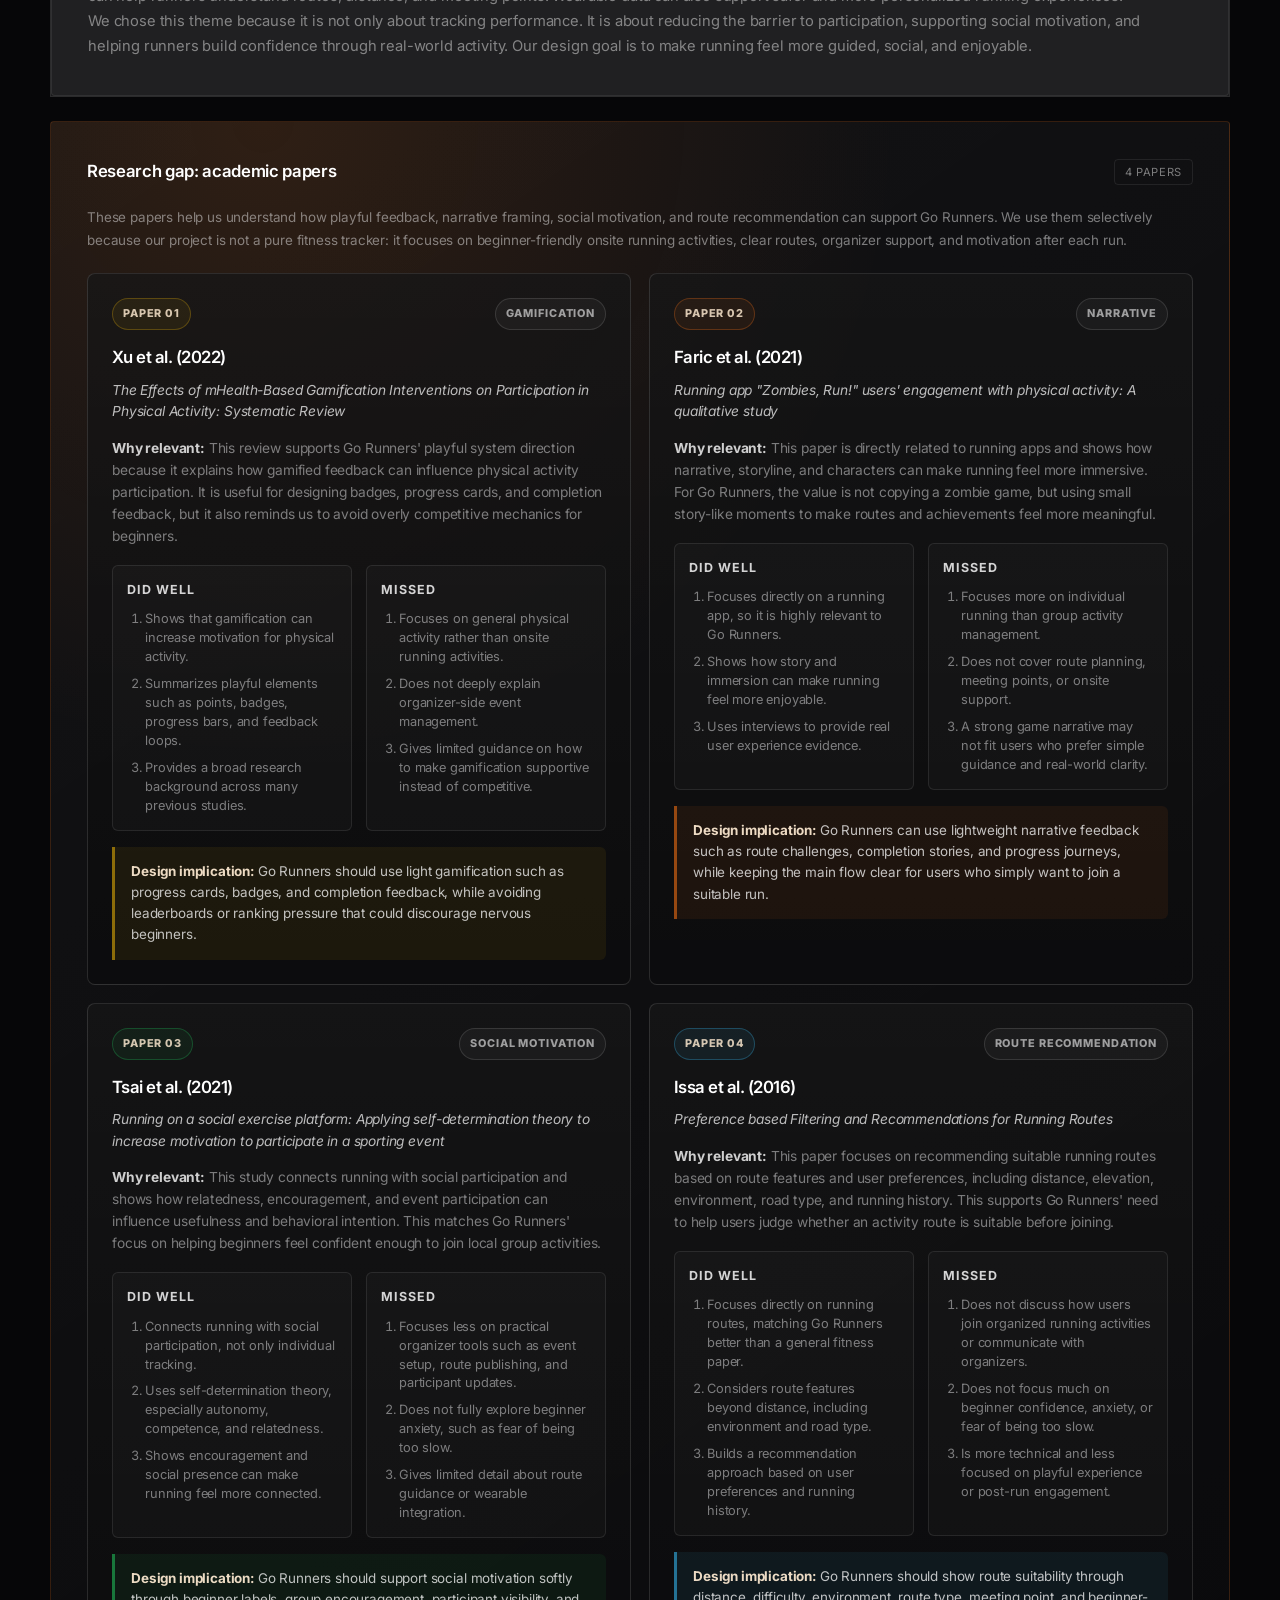
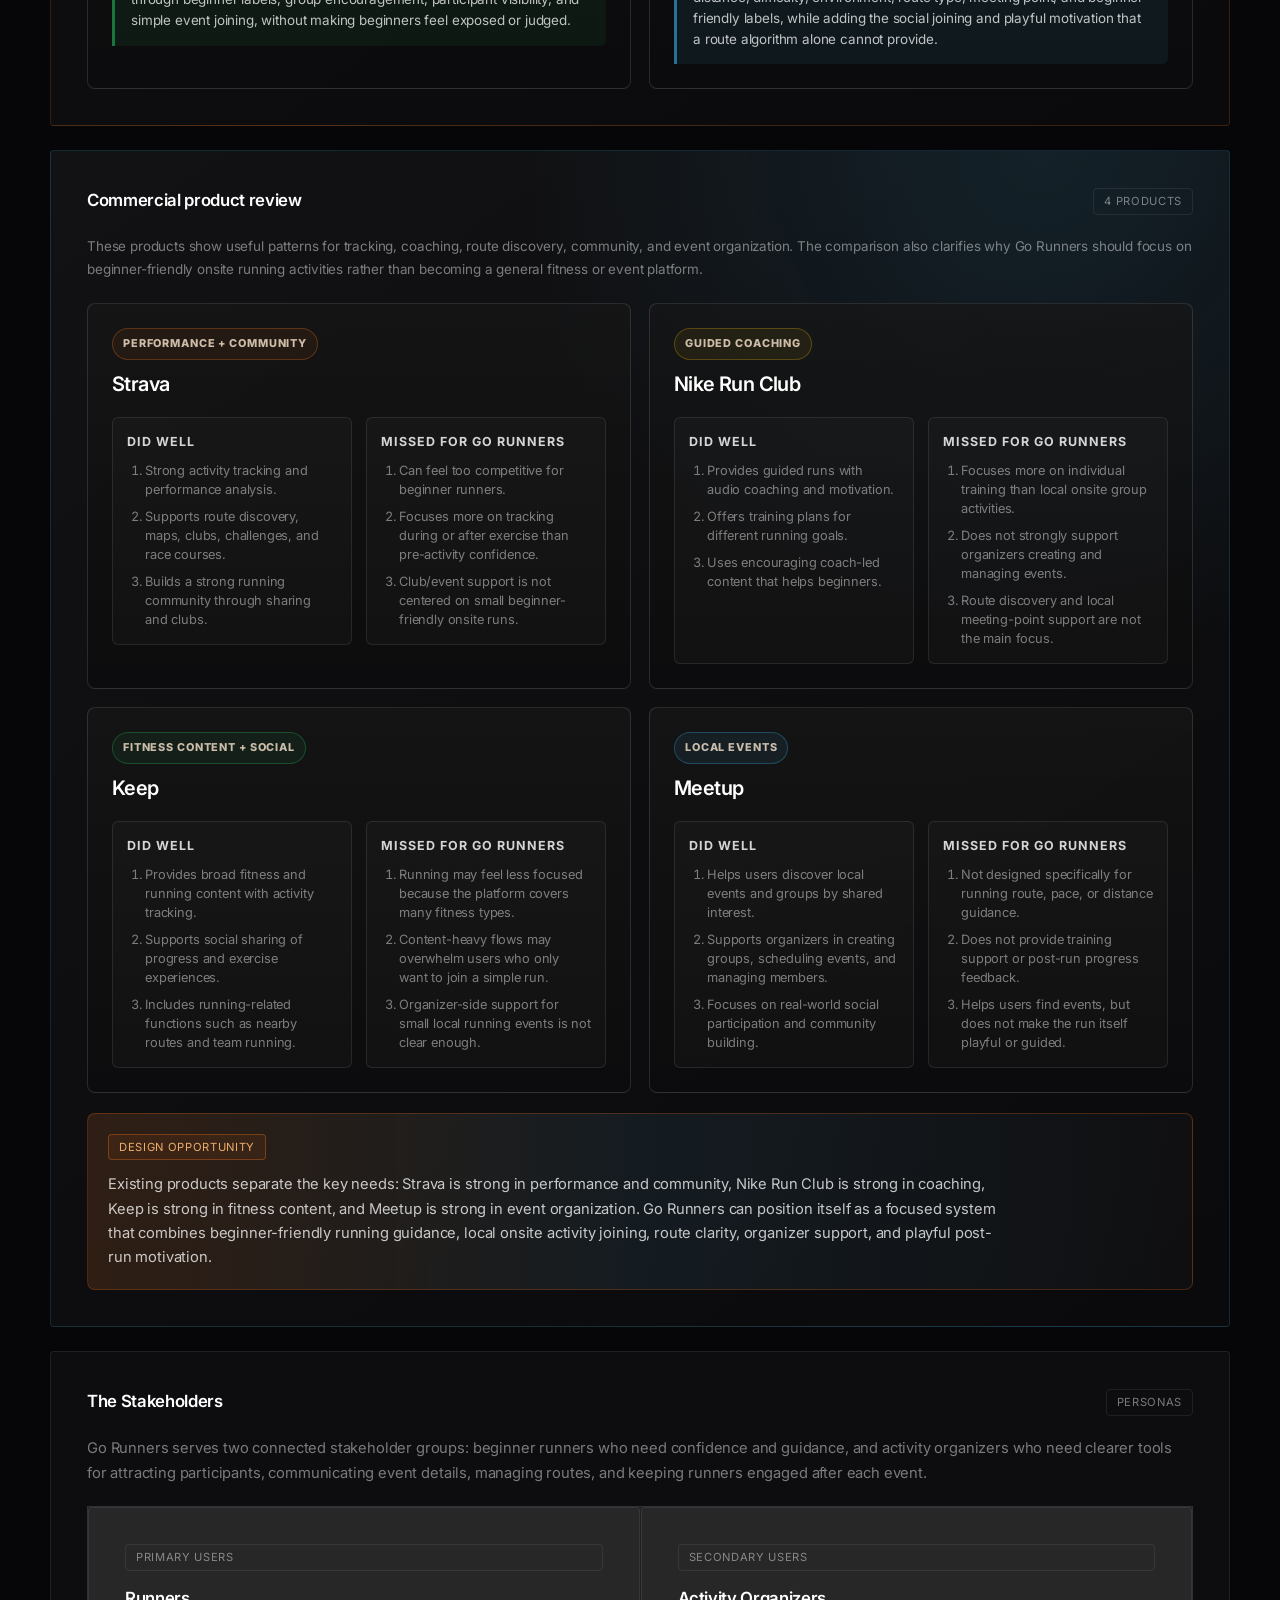
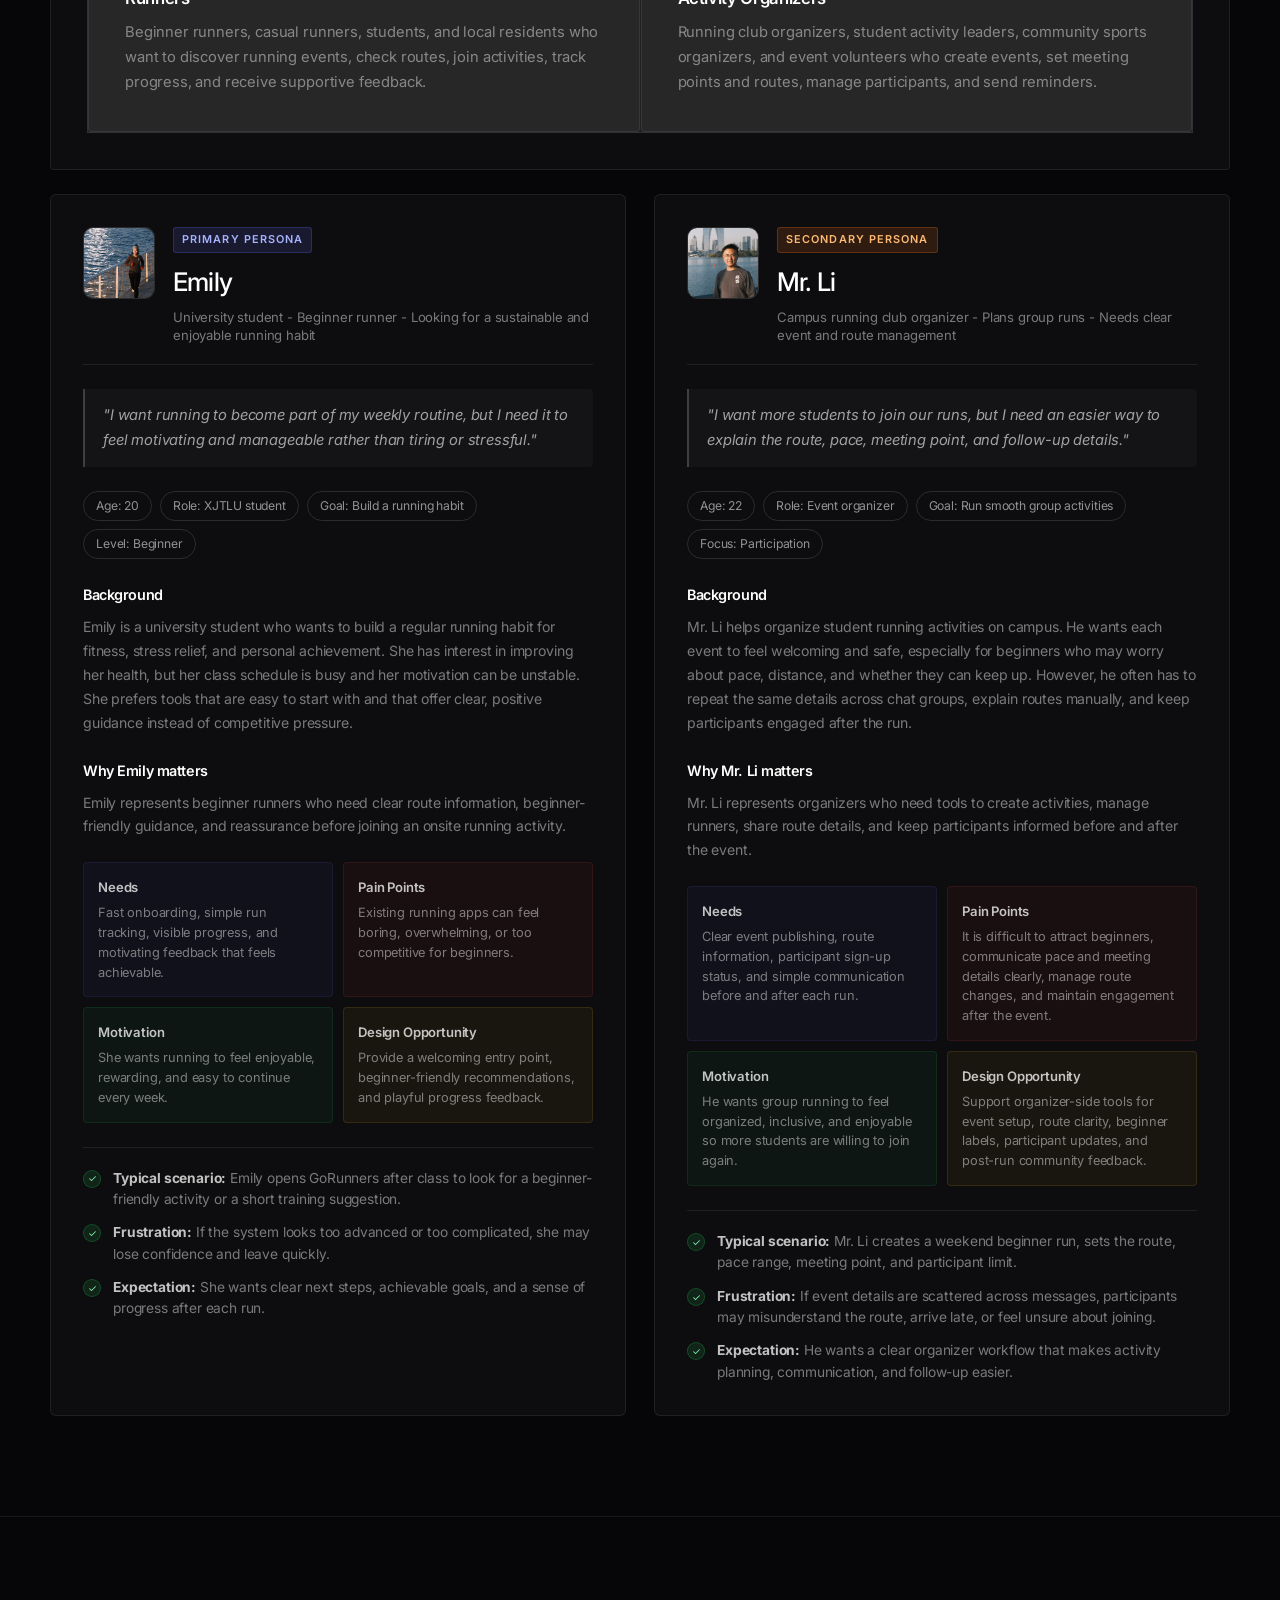
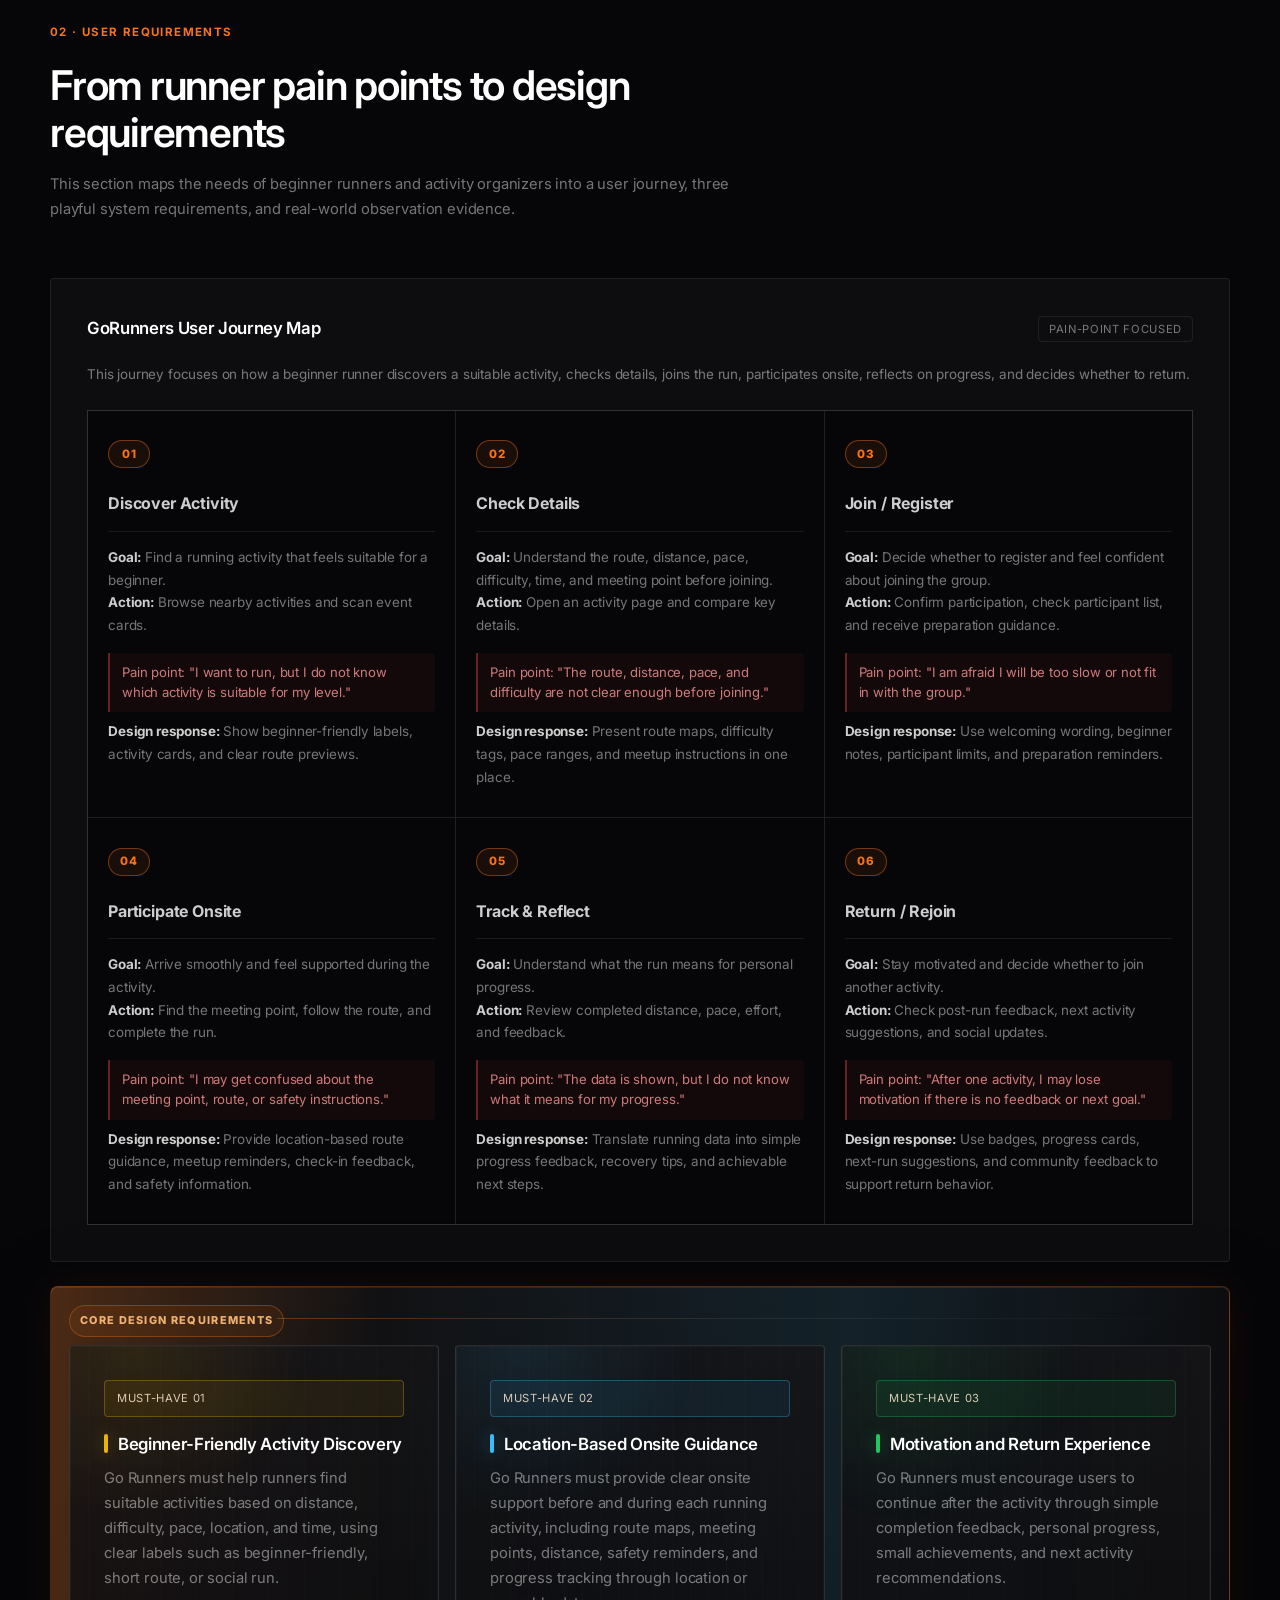
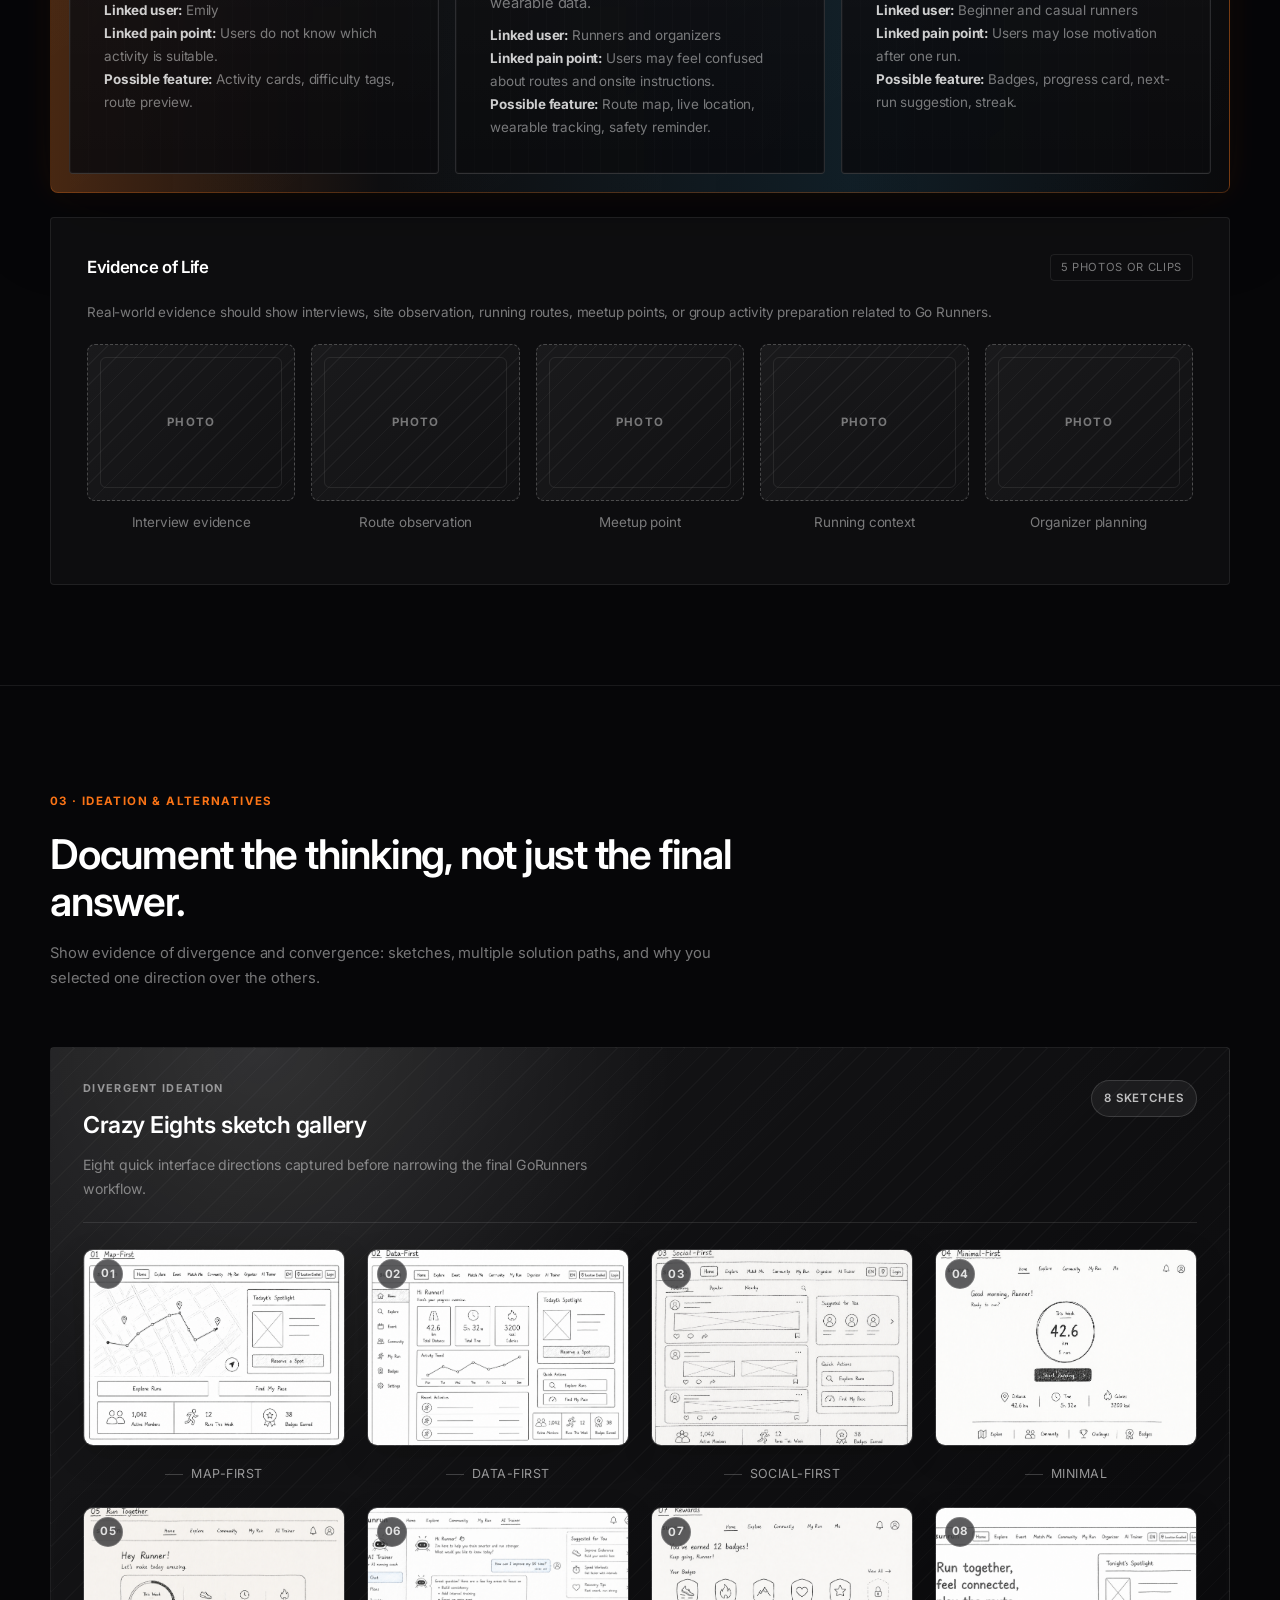
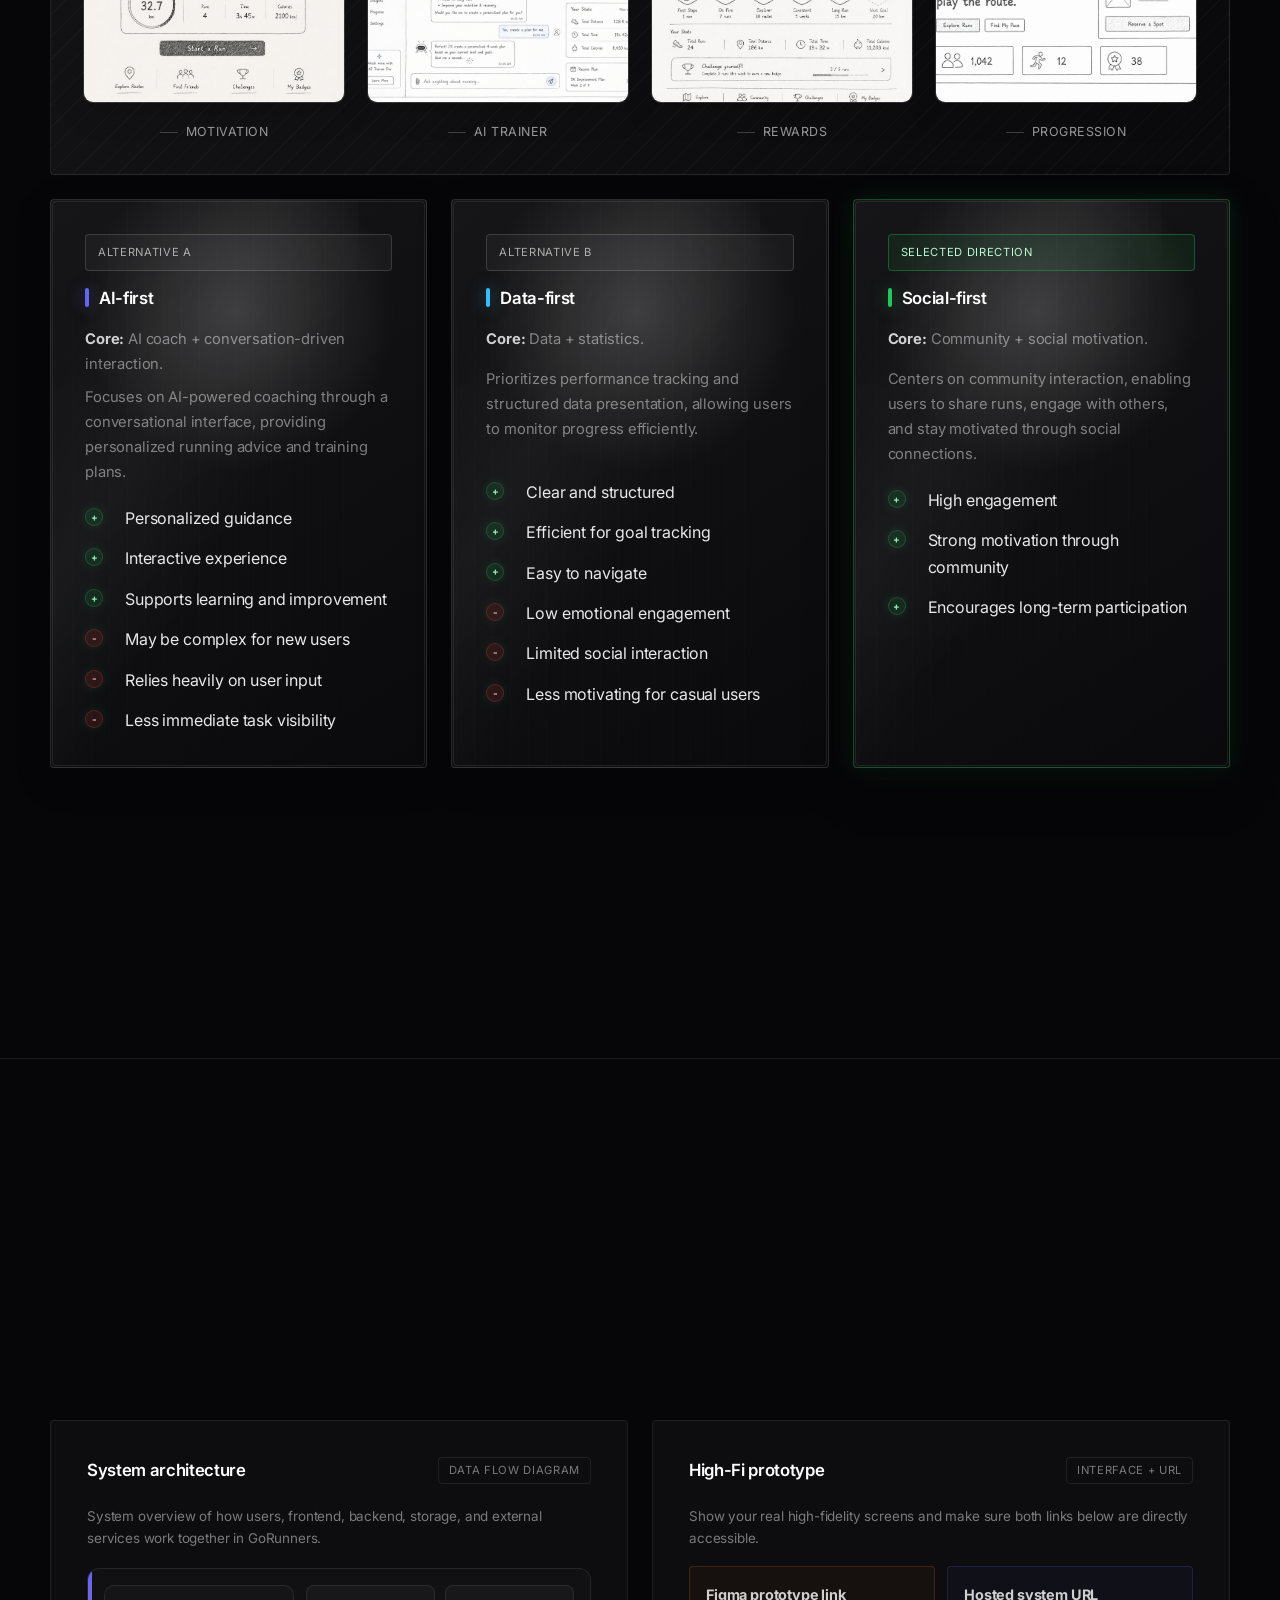
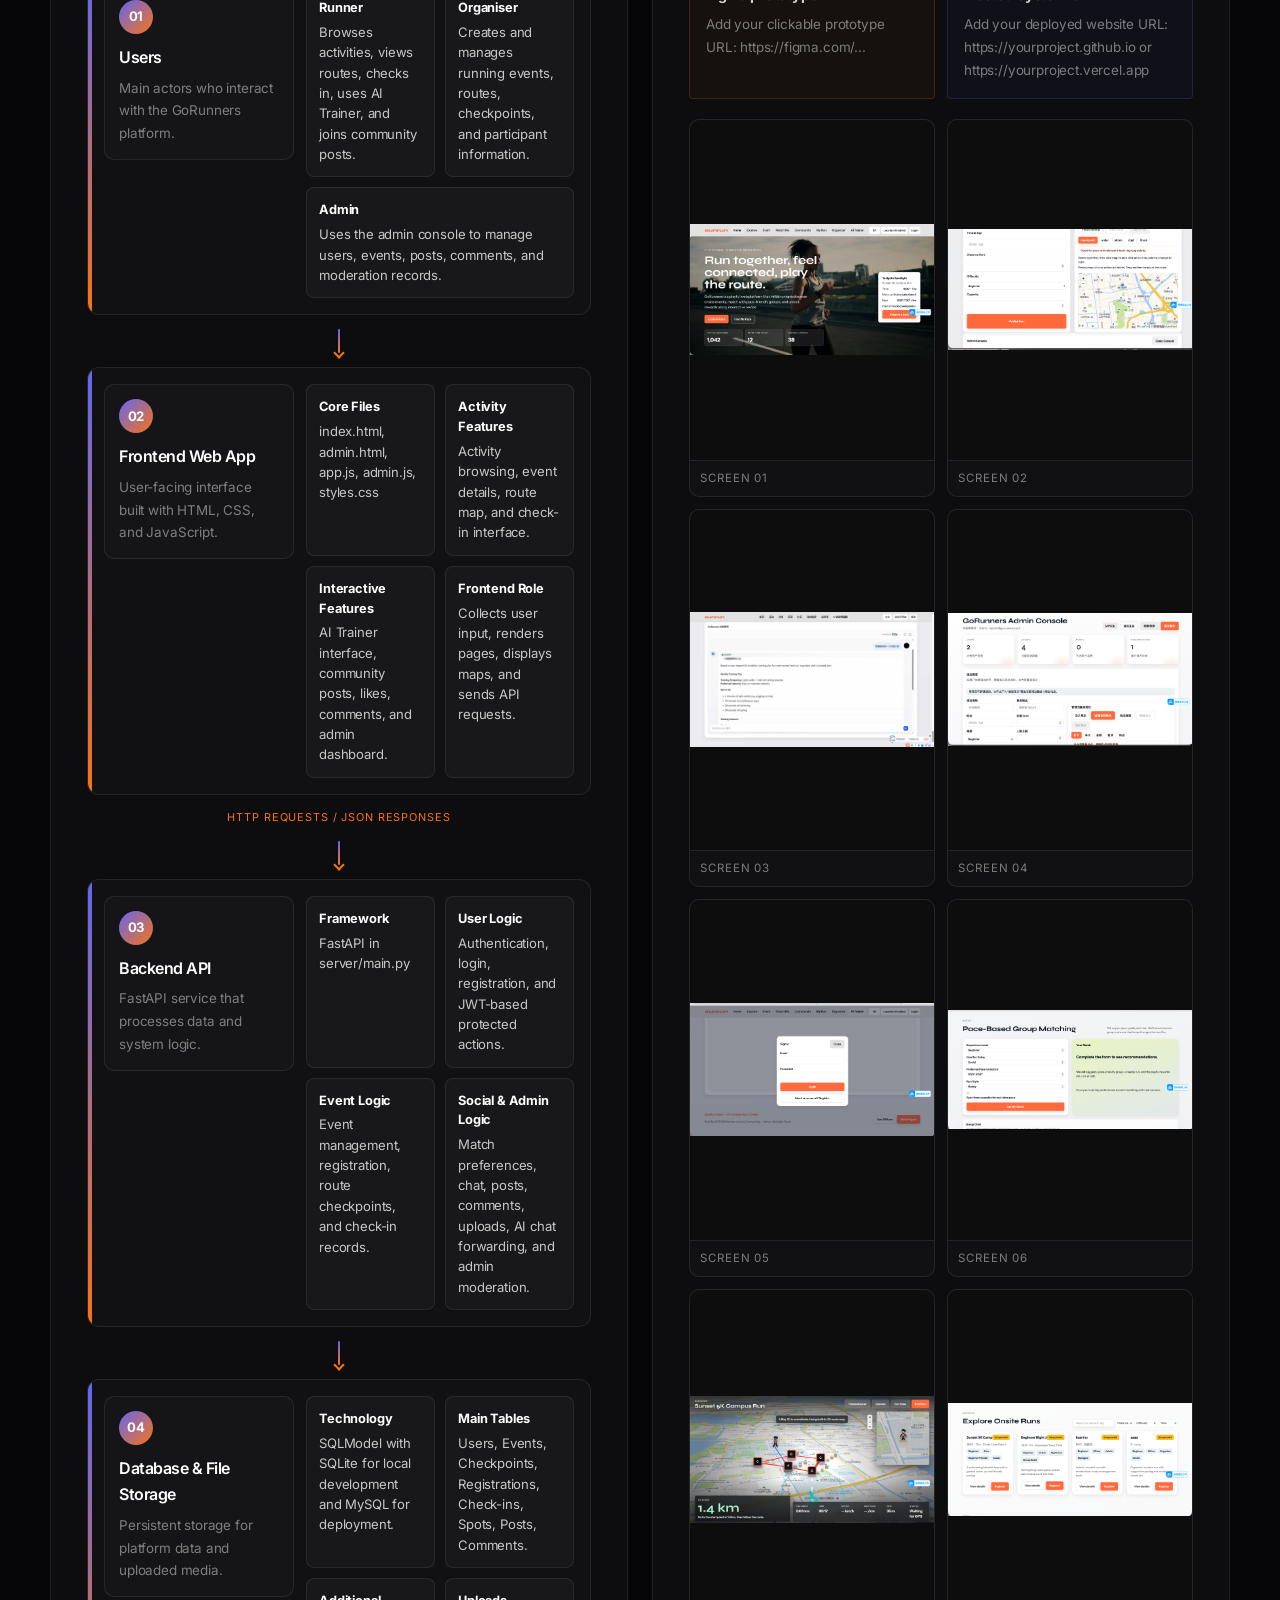
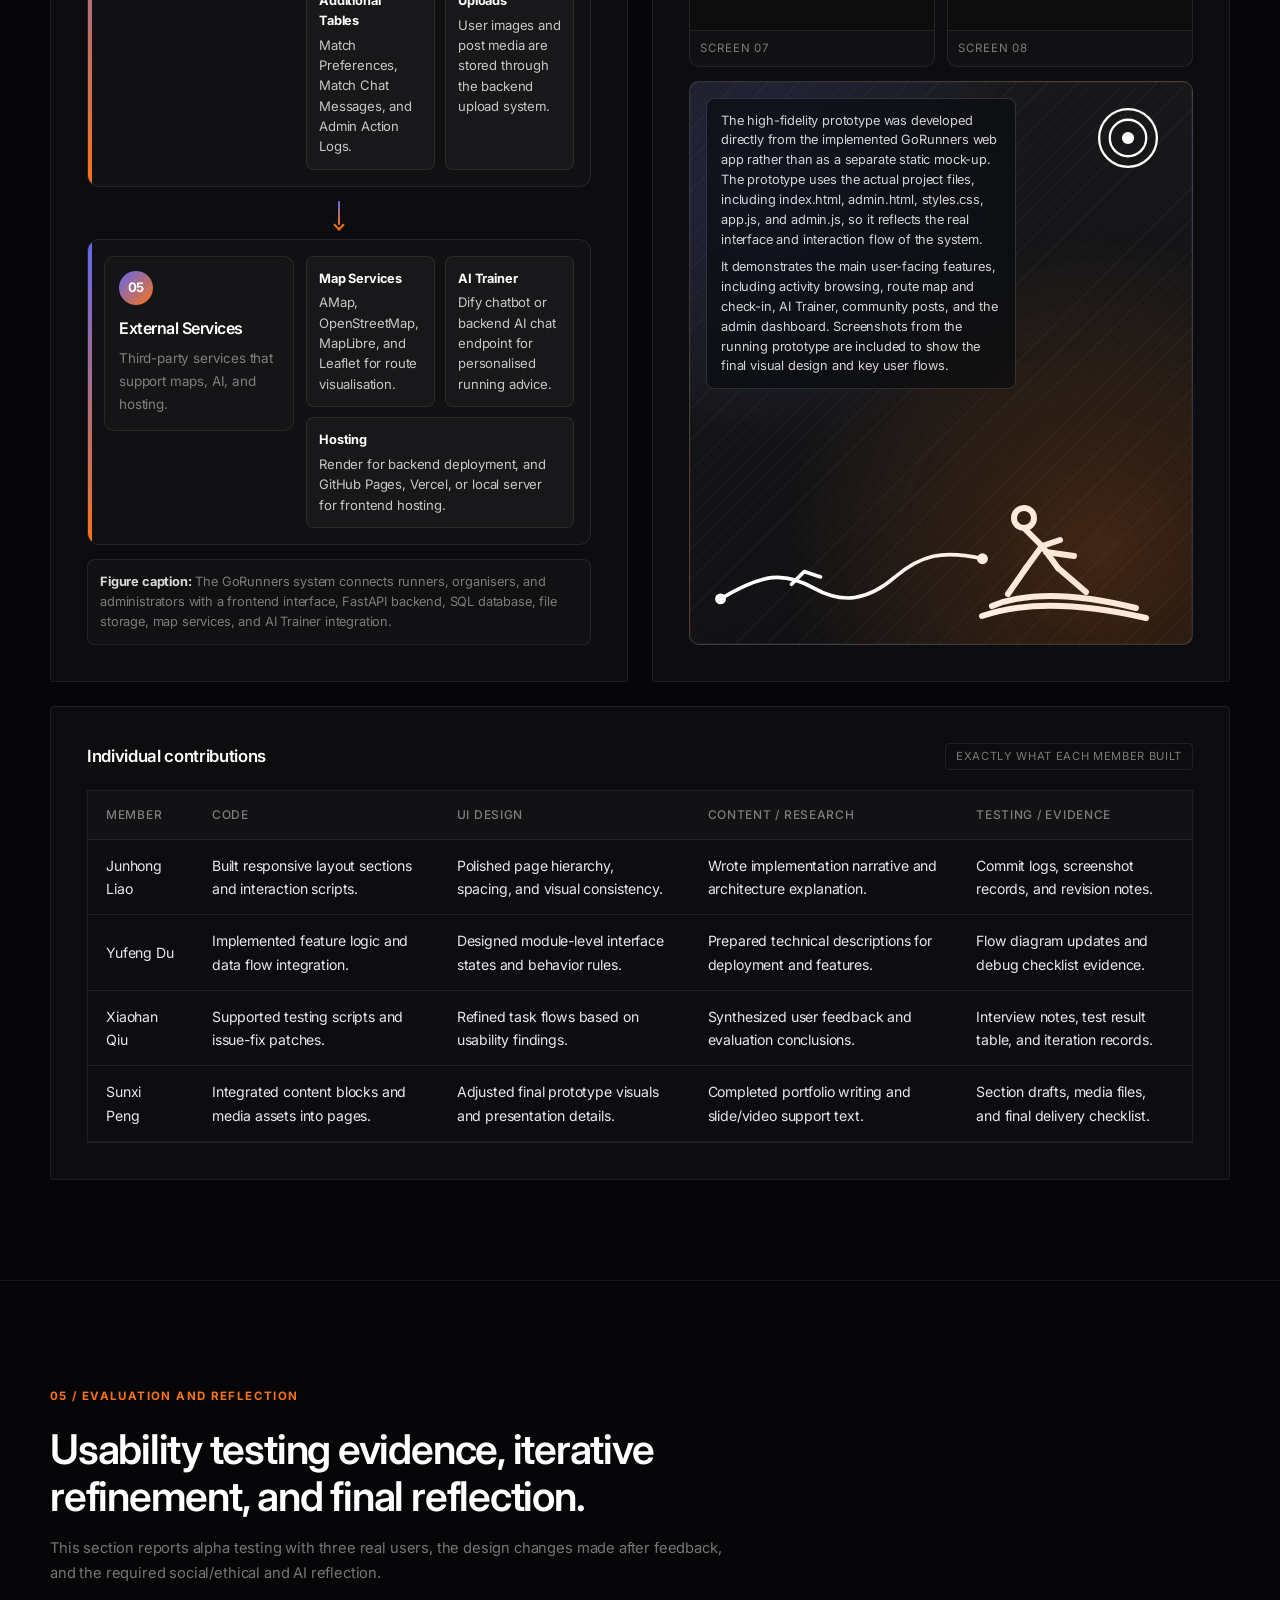
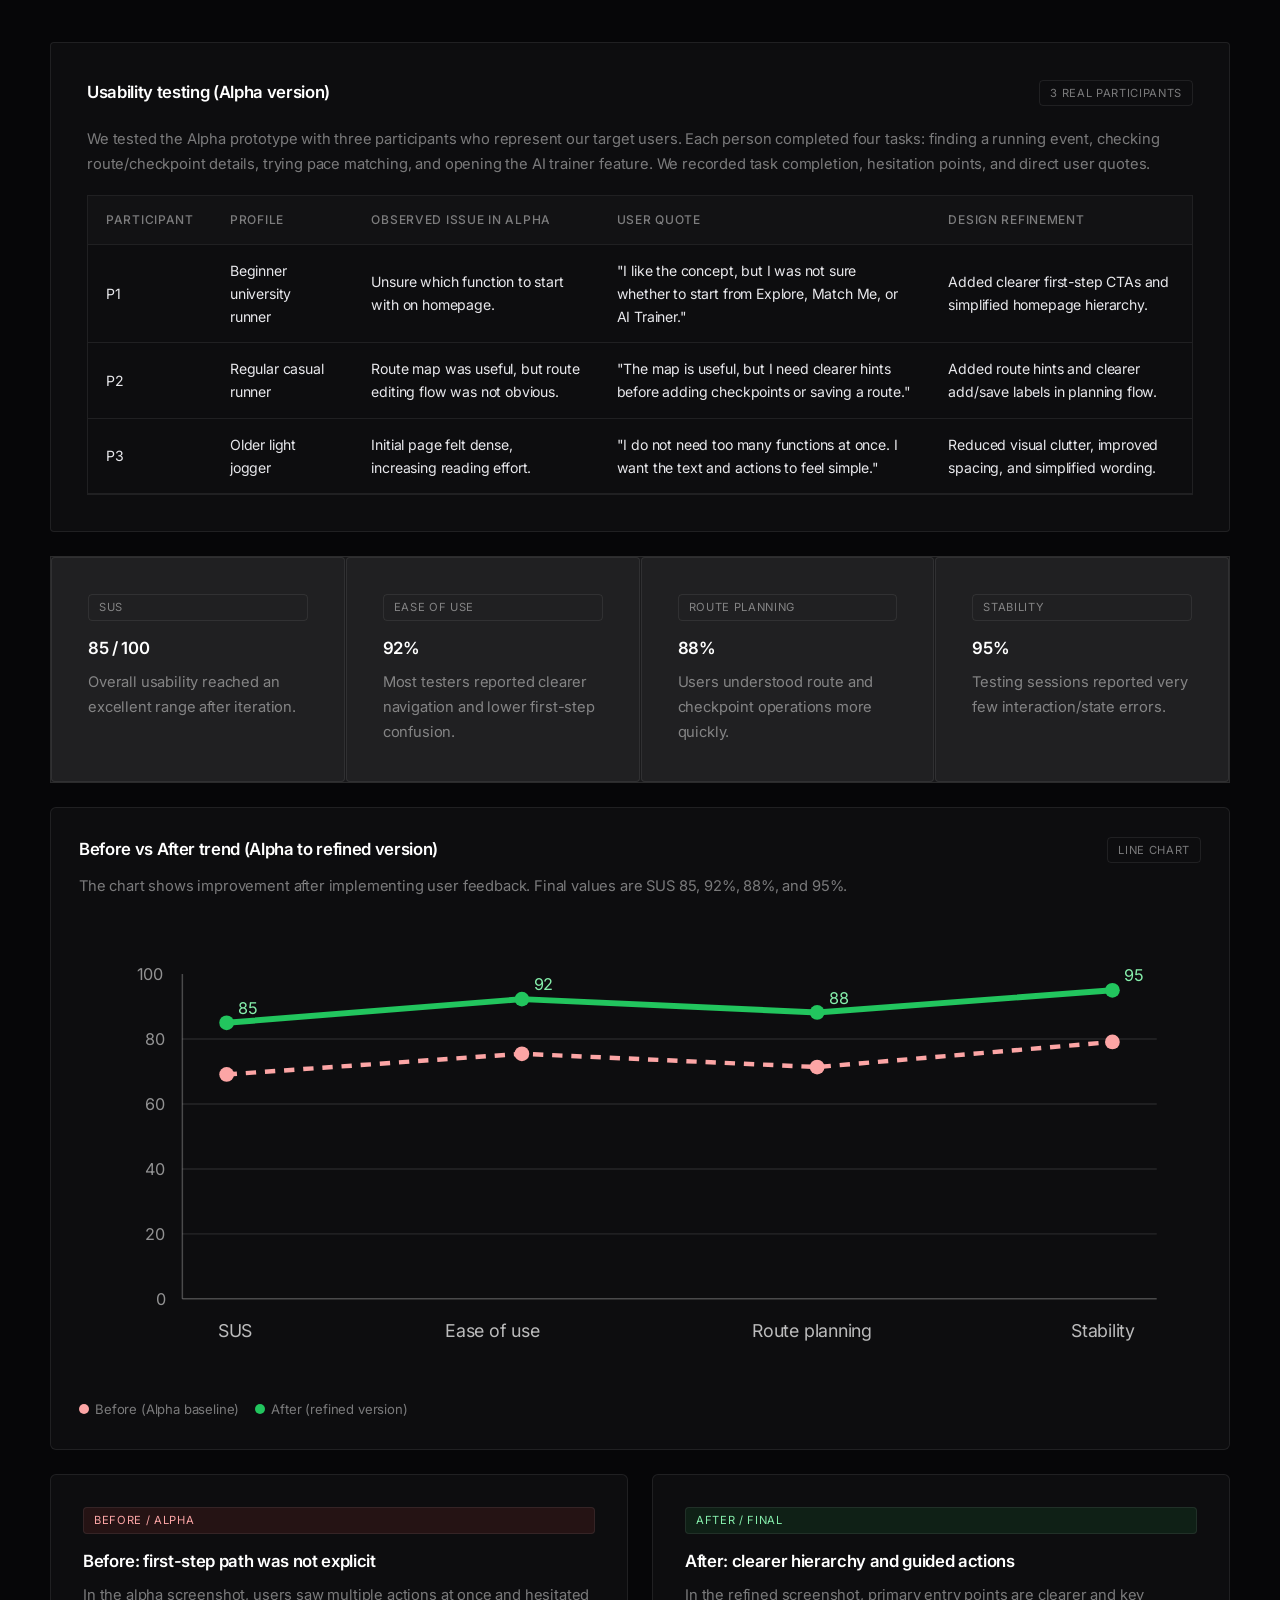
==== commit 6c284268: "Update research and requirements sections" ====
--- a/CPT208_Human_Centric_Computing-demo1/index.html
+++ b/CPT208_Human_Centric_Computing-demo1/index.html
@@ -56,7 +56,7 @@
               <span>Team members</span>
             </div>
             <div class="stat">
-              <strong>5+</strong>
+              <strong>4</strong>
               <span>Academic papers</span>
             </div>
             <div class="stat">
@@ -100,47 +100,252 @@
 
         </div>
 
-        <div class="g2" style="margin-top: 24px;">
-          <article class="card reveal">
-            <div class="card-top">
-              <h3>Research gap: academic papers</h3>
-              <span class="chip">4 papers</span>
-            </div>
-            <div class="comparison-table">
-              <table>
-                <thead>
-                  <tr><th>Paper</th><th>What it did well</th><th>What it missed</th></tr>
-                </thead>
-                <tbody>
-                  <tr><td>Paper 01</td><td>Strong interface concept, clear engagement mechanism, useful evaluation method.</td><td>Limited inclusivity, weak long-term motivation, unclear deployment context.</td></tr>
-                  <tr><td>Paper 02</td><td>Good social interaction design, thoughtful feedback loop, relevant target group.</td><td>No playful progression system, little personalization, weak mobile experience.</td></tr>
-                  <tr><td>Paper 03</td><td>Interesting narrative framing, robust literature foundation, clear persona alignment.</td><td>Small sample size, limited evidence of iteration, no real-world deployment.</td></tr>
-                  <tr><td>Paper 04</td><td>Useful persuasive mechanics, easy onboarding, good visual hierarchy.</td><td>Lack of accessibility detail, low novelty, shallow reflection on ethics.</td></tr>
-                </tbody>
-              </table>
-            </div>
-          </article>
-
-          <article class="card reveal">
-            <div class="card-top">
-              <h3>Commercial product review</h3>
-              <span class="chip">4 products</span>
-            </div>
-            <div class="comparison-table">
-              <table>
-                <thead>
-                  <tr><th>Product</th><th>Strengths</th><th>Missed opportunities</th></tr>
-                </thead>
-                <tbody>
-                  <tr><td>Product A</td><td>Easy navigation, strong community features, polished interaction design.</td><td>Weak emotional design, not contextualized for your domain.</td></tr>
-                  <tr><td>Product B</td><td>Good rewards system, habit loop, satisfying visual feedback.</td><td>Does not address your user group’s pain points directly.</td></tr>
-                  <tr><td>Product C</td><td>Useful content presentation, strong discoverability, recognizable patterns.</td><td>Low playfulness and no collaborative experience.</td></tr>
-                  <tr><td>Product D</td><td>Good notifications, effective gamification, scalable architecture.</td><td>Accessibility issues and limited ethical transparency.</td></tr>
-                </tbody>
-              </table>
-            </div>
-          </article>
-        </div>
+        <article class="card paper-review-section reveal" style="margin-top: 24px;">
+          <div class="card-top">
+            <h3>Research gap: academic papers</h3>
+            <span class="chip">4 papers</span>
+          </div>
+          <p class="small">
+            These papers help us understand how playful feedback, narrative framing, social motivation, and route recommendation can support Go Runners. We use them selectively because our project is not a pure fitness tracker: it focuses on beginner-friendly onsite running activities, clear routes, organizer support, and motivation after each run.
+          </p>
+
+          <div class="paper-grid">
+            <article class="paper-card spotlight-card" data-accent="gold">
+              <div class="paper-meta">
+                <span>Paper 01</span>
+                <strong>Gamification</strong>
+              </div>
+              <h4>Xu et al. (2022)</h4>
+              <p class="paper-title">The Effects of mHealth-Based Gamification Interventions on Participation in Physical Activity: Systematic Review</p>
+              <p><strong>Why relevant:</strong> This review supports Go Runners' playful system direction because it explains how gamified feedback can influence physical activity participation. It is useful for designing badges, progress cards, and completion feedback, but it also reminds us to avoid overly competitive mechanics for beginners.</p>
+              <div class="paper-columns">
+                <div>
+                  <h5>Did well</h5>
+                  <ol>
+                    <li>Shows that gamification can increase motivation for physical activity.</li>
+                    <li>Summarizes playful elements such as points, badges, progress bars, and feedback loops.</li>
+                    <li>Provides a broad research background across many previous studies.</li>
+                  </ol>
+                </div>
+                <div>
+                  <h5>Missed</h5>
+                  <ol>
+                    <li>Focuses on general physical activity rather than onsite running activities.</li>
+                    <li>Does not deeply explain organizer-side event management.</li>
+                    <li>Gives limited guidance on how to make gamification supportive instead of competitive.</li>
+                  </ol>
+                </div>
+              </div>
+              <div class="paper-implication"><strong>Design implication:</strong> Go Runners should use light gamification such as progress cards, badges, and completion feedback, while avoiding leaderboards or ranking pressure that could discourage nervous beginners.</div>
+            </article>
+
+            <article class="paper-card spotlight-card" data-accent="ember">
+              <div class="paper-meta">
+                <span>Paper 02</span>
+                <strong>Narrative</strong>
+              </div>
+              <h4>Faric et al. (2021)</h4>
+              <p class="paper-title">Running app "Zombies, Run!" users' engagement with physical activity: A qualitative study</p>
+              <p><strong>Why relevant:</strong> This paper is directly related to running apps and shows how narrative, storyline, and characters can make running feel more immersive. For Go Runners, the value is not copying a zombie game, but using small story-like moments to make routes and achievements feel more meaningful.</p>
+              <div class="paper-columns">
+                <div>
+                  <h5>Did well</h5>
+                  <ol>
+                    <li>Focuses directly on a running app, so it is highly relevant to Go Runners.</li>
+                    <li>Shows how story and immersion can make running feel more enjoyable.</li>
+                    <li>Uses interviews to provide real user experience evidence.</li>
+                  </ol>
+                </div>
+                <div>
+                  <h5>Missed</h5>
+                  <ol>
+                    <li>Focuses more on individual running than group activity management.</li>
+                    <li>Does not cover route planning, meeting points, or onsite support.</li>
+                    <li>A strong game narrative may not fit users who prefer simple guidance and real-world clarity.</li>
+                  </ol>
+                </div>
+              </div>
+              <div class="paper-implication"><strong>Design implication:</strong> Go Runners can use lightweight narrative feedback such as route challenges, completion stories, and progress journeys, while keeping the main flow clear for users who simply want to join a suitable run.</div>
+            </article>
+
+            <article class="paper-card spotlight-card" data-accent="moss">
+              <div class="paper-meta">
+                <span>Paper 03</span>
+                <strong>Social motivation</strong>
+              </div>
+              <h4>Tsai et al. (2021)</h4>
+              <p class="paper-title">Running on a social exercise platform: Applying self-determination theory to increase motivation to participate in a sporting event</p>
+              <p><strong>Why relevant:</strong> This study connects running with social participation and shows how relatedness, encouragement, and event participation can influence usefulness and behavioral intention. This matches Go Runners' focus on helping beginners feel confident enough to join local group activities.</p>
+              <div class="paper-columns">
+                <div>
+                  <h5>Did well</h5>
+                  <ol>
+                    <li>Connects running with social participation, not only individual tracking.</li>
+                    <li>Uses self-determination theory, especially autonomy, competence, and relatedness.</li>
+                    <li>Shows encouragement and social presence can make running feel more connected.</li>
+                  </ol>
+                </div>
+                <div>
+                  <h5>Missed</h5>
+                  <ol>
+                    <li>Focuses less on practical organizer tools such as event setup, route publishing, and participant updates.</li>
+                    <li>Does not fully explore beginner anxiety, such as fear of being too slow.</li>
+                    <li>Gives limited detail about route guidance or wearable integration.</li>
+                  </ol>
+                </div>
+              </div>
+              <div class="paper-implication"><strong>Design implication:</strong> Go Runners should support social motivation softly through beginner labels, group encouragement, participant visibility, and simple event joining, without making beginners feel exposed or judged.</div>
+            </article>
+
+            <article class="paper-card spotlight-card" data-accent="aqua">
+              <div class="paper-meta">
+                <span>Paper 04</span>
+                <strong>Route recommendation</strong>
+              </div>
+              <h4>Issa et al. (2016)</h4>
+              <p class="paper-title">Preference based Filtering and Recommendations for Running Routes</p>
+              <p><strong>Why relevant:</strong> This paper focuses on recommending suitable running routes based on route features and user preferences, including distance, elevation, environment, road type, and running history. This supports Go Runners' need to help users judge whether an activity route is suitable before joining.</p>
+              <div class="paper-columns">
+                <div>
+                  <h5>Did well</h5>
+                  <ol>
+                    <li>Focuses directly on running routes, matching Go Runners better than a general fitness paper.</li>
+                    <li>Considers route features beyond distance, including environment and road type.</li>
+                    <li>Builds a recommendation approach based on user preferences and running history.</li>
+                  </ol>
+                </div>
+                <div>
+                  <h5>Missed</h5>
+                  <ol>
+                    <li>Does not discuss how users join organized running activities or communicate with organizers.</li>
+                    <li>Does not focus much on beginner confidence, anxiety, or fear of being too slow.</li>
+                    <li>Is more technical and less focused on playful experience or post-run engagement.</li>
+                  </ol>
+                </div>
+              </div>
+              <div class="paper-implication"><strong>Design implication:</strong> Go Runners should show route suitability through distance, difficulty, environment, route type, meeting point, and beginner-friendly labels, while adding the social joining and playful motivation that a route algorithm alone cannot provide.</div>
+            </article>
+          </div>
+        </article>
+
+        <article class="card product-review-section reveal" style="margin-top: 24px;">
+          <div class="card-top">
+            <h3>Commercial product review</h3>
+            <span class="chip">4 products</span>
+          </div>
+          <p class="small">
+            These products show useful patterns for tracking, coaching, route discovery, community, and event organization. The comparison also clarifies why Go Runners should focus on beginner-friendly onsite running activities rather than becoming a general fitness or event platform.
+          </p>
+
+          <div class="product-grid">
+            <article class="product-card spotlight-card" data-accent="ember">
+              <div class="product-head">
+                <span>Performance + community</span>
+                <h4>Strava</h4>
+              </div>
+              <div class="review-columns">
+                <div>
+                  <h5>Did well</h5>
+                  <ol>
+                    <li>Strong activity tracking and performance analysis.</li>
+                    <li>Supports route discovery, maps, clubs, challenges, and race courses.</li>
+                    <li>Builds a strong running community through sharing and clubs.</li>
+                  </ol>
+                </div>
+                <div>
+                  <h5>Missed for Go Runners</h5>
+                  <ol>
+                    <li>Can feel too competitive for beginner runners.</li>
+                    <li>Focuses more on tracking during or after exercise than pre-activity confidence.</li>
+                    <li>Club/event support is not centered on small beginner-friendly onsite runs.</li>
+                  </ol>
+                </div>
+              </div>
+            </article>
+
+            <article class="product-card spotlight-card" data-accent="gold">
+              <div class="product-head">
+                <span>Guided coaching</span>
+                <h4>Nike Run Club</h4>
+              </div>
+              <div class="review-columns">
+                <div>
+                  <h5>Did well</h5>
+                  <ol>
+                    <li>Provides guided runs with audio coaching and motivation.</li>
+                    <li>Offers training plans for different running goals.</li>
+                    <li>Uses encouraging coach-led content that helps beginners.</li>
+                  </ol>
+                </div>
+                <div>
+                  <h5>Missed for Go Runners</h5>
+                  <ol>
+                    <li>Focuses more on individual training than local onsite group activities.</li>
+                    <li>Does not strongly support organizers creating and managing events.</li>
+                    <li>Route discovery and local meeting-point support are not the main focus.</li>
+                  </ol>
+                </div>
+              </div>
+            </article>
+
+            <article class="product-card spotlight-card" data-accent="moss">
+              <div class="product-head">
+                <span>Fitness content + social</span>
+                <h4>Keep</h4>
+              </div>
+              <div class="review-columns">
+                <div>
+                  <h5>Did well</h5>
+                  <ol>
+                    <li>Provides broad fitness and running content with activity tracking.</li>
+                    <li>Supports social sharing of progress and exercise experiences.</li>
+                    <li>Includes running-related functions such as nearby routes and team running.</li>
+                  </ol>
+                </div>
+                <div>
+                  <h5>Missed for Go Runners</h5>
+                  <ol>
+                    <li>Running may feel less focused because the platform covers many fitness types.</li>
+                    <li>Content-heavy flows may overwhelm users who only want to join a simple run.</li>
+                    <li>Organizer-side support for small local running events is not clear enough.</li>
+                  </ol>
+                </div>
+              </div>
+            </article>
+
+            <article class="product-card spotlight-card" data-accent="aqua">
+              <div class="product-head">
+                <span>Local events</span>
+                <h4>Meetup</h4>
+              </div>
+              <div class="review-columns">
+                <div>
+                  <h5>Did well</h5>
+                  <ol>
+                    <li>Helps users discover local events and groups by shared interest.</li>
+                    <li>Supports organizers in creating groups, scheduling events, and managing members.</li>
+                    <li>Focuses on real-world social participation and community building.</li>
+                  </ol>
+                </div>
+                <div>
+                  <h5>Missed for Go Runners</h5>
+                  <ol>
+                    <li>Not designed specifically for running route, pace, or distance guidance.</li>
+                    <li>Does not provide training support or post-run progress feedback.</li>
+                    <li>Helps users find events, but does not make the run itself playful or guided.</li>
+                  </ol>
+                </div>
+              </div>
+            </article>
+          </div>
+
+          <div class="design-opportunity">
+            <div class="chip">Design opportunity</div>
+            <p>
+              Existing products separate the key needs: Strava is strong in performance and community, Nike Run Club is strong in coaching, Keep is strong in fitness content, and Meetup is strong in event organization. Go Runners can position itself as a focused system that combines beginner-friendly running guidance, local onsite activity joining, route clarity, organizer support, and playful post-run motivation.
+            </p>
+          </div>
+        </article>
 
         <div class="card reveal" style="margin-top: 24px;">
           <div class="card-top">
@@ -150,13 +355,13 @@
           <p>
             Go Runners serves two connected stakeholder groups: beginner runners who need confidence and guidance, and activity organizers who need clearer tools for attracting participants, communicating event details, managing routes, and keeping runners engaged after each event.
           </p>
-          <div class="g2" style="margin-top: 20px;">
-            <article class="card">
+          <div class="g2 spotlight-grid" style="margin-top: 20px;">
+            <article class="card spotlight-card" data-accent="ember">
               <div class="chip">Primary Users</div>
               <h3 style="margin-top: 14px;">Runners</h3>
               <p style="margin-top: 8px;">Beginner runners, casual runners, students, and local residents who want to discover running events, check routes, join activities, track progress, and receive supportive feedback.</p>
             </article>
-            <article class="card">
+            <article class="card spotlight-card" data-accent="aqua">
               <div class="chip">Secondary Users</div>
               <h3 style="margin-top: 14px;">Activity Organizers</h3>
               <p style="margin-top: 8px;">Running club organizers, student activity leaders, community sports organizers, and event volunteers who create events, set meeting points and routes, manage participants, and send reminders.</p>
@@ -337,20 +542,20 @@
           </div>
         </div>
 
-        <div class="g3" style="margin-top: 24px;">
-          <article class="card reveal">
+        <div class="g3 requirement-cards" style="margin-top: 24px;">
+          <article class="card spotlight-card reveal" data-accent="gold">
             <div class="chip">Must-have 01</div>
             <h3 style="margin-top: 14px;">Beginner-Friendly Activity Discovery</h3>
             <p style="margin-top: 8px;">Go Runners must help runners find suitable activities based on distance, difficulty, pace, location, and time, using clear labels such as beginner-friendly, short route, or social run.</p>
             <p class="small" style="margin-top: 8px;"><strong>Linked user:</strong> Emily<br><strong>Linked pain point:</strong> Users do not know which activity is suitable.<br><strong>Possible feature:</strong> Activity cards, difficulty tags, route preview.</p>
           </article>
-          <article class="card reveal">
+          <article class="card spotlight-card reveal" data-accent="aqua">
             <div class="chip">Must-have 02</div>
             <h3 style="margin-top: 14px;">Location-Based Onsite Guidance</h3>
             <p style="margin-top: 8px;">Go Runners must provide clear onsite support before and during each running activity, including route maps, meeting points, distance, safety reminders, and progress tracking through location or wearable data.</p>
             <p class="small" style="margin-top: 8px;"><strong>Linked user:</strong> Runners and organizers<br><strong>Linked pain point:</strong> Users may feel confused about routes and onsite instructions.<br><strong>Possible feature:</strong> Route map, live location, wearable tracking, safety reminder.</p>
           </article>
-          <article class="card reveal">
+          <article class="card spotlight-card reveal" data-accent="moss">
             <div class="chip">Must-have 03</div>
             <h3 style="margin-top: 14px;">Motivation and Return Experience</h3>
             <p style="margin-top: 8px;">Go Runners must encourage users to continue after the activity through simple completion feedback, personal progress, small achievements, and next activity recommendations.</p>
@@ -1203,8 +1408,8 @@
       if (event.key === 'Escape') closeSketchLightbox();
     });
 
-    /* ===== Alternative cards mouse glow ===== */
-    document.querySelectorAll('.alternative-card').forEach(card => {
+    /* ===== Mouse-follow card glow ===== */
+    document.querySelectorAll('.alternative-card, .spotlight-card, .journey-step').forEach(card => {
       card.addEventListener('mousemove', event => {
         const rect = card.getBoundingClientRect();
         const x = ((event.clientX - rect.left) / rect.width) * 100;
--- a/CPT208_Human_Centric_Computing-demo1/style.css
+++ b/CPT208_Human_Centric_Computing-demo1/style.css
@@ -155,6 +155,112 @@
 .card:hover{background:rgba(255,255,255,.04);border-color:rgba(255,255,255,.14)}
 .card-top{display:flex;justify-content:space-between;align-items:center;gap:12px;margin-bottom:20px}
 
+.spotlight-card,
+.journey-step{
+  --mx:50%;
+  --my:20%;
+  --card-accent:249,115,22;
+}
+.spotlight-card{
+  position:relative;
+  overflow:hidden;
+  isolation:isolate;
+  transition:background .28s ease,border-color .28s ease,box-shadow .28s ease,transform .28s ease;
+}
+.spotlight-card[data-accent="ember"]{--card-accent:249,115,22}
+.spotlight-card[data-accent="aqua"]{--card-accent:56,189,248}
+.spotlight-card[data-accent="gold"]{--card-accent:234,179,8}
+.spotlight-card[data-accent="moss"]{--card-accent:34,197,94}
+.spotlight-card:hover{
+  background:
+    radial-gradient(circle at var(--mx) var(--my),rgba(var(--card-accent),.16),transparent 38%),
+    linear-gradient(145deg,rgba(255,255,255,.055),rgba(255,255,255,.02));
+  border-color:rgba(255,255,255,.2);
+  box-shadow:0 18px 50px rgba(0,0,0,.24),0 0 28px rgba(var(--card-accent),.07);
+}
+.requirement-cards{
+  position:relative;
+  gap:16px;
+  padding:58px 18px 18px;
+  border:1px solid rgba(249,115,22,.26);
+  border-radius:8px;
+  background:
+    linear-gradient(90deg,rgba(249,115,22,.24),transparent 28%,rgba(56,189,248,.1) 68%,transparent),
+    linear-gradient(145deg,rgba(255,255,255,.055),rgba(255,255,255,.018));
+  box-shadow:0 22px 80px rgba(0,0,0,.34),inset 0 1px 0 rgba(255,255,255,.08),0 0 34px rgba(249,115,22,.08);
+}
+.requirement-cards::before{
+  content:"Core Design Requirements";
+  position:absolute;
+  top:18px;
+  left:18px;
+  padding:6px 10px;
+  border:1px solid rgba(249,115,22,.34);
+  border-radius:999px;
+  background:rgba(249,115,22,.08);
+  color:rgba(255,190,120,.92);
+  font-size:.68rem;
+  font-weight:800;
+  letter-spacing:.12em;
+  text-transform:uppercase;
+}
+.requirement-cards::after{
+  content:"";
+  position:absolute;
+  top:31px;
+  left:226px;
+  right:18px;
+  height:1px;
+  background:linear-gradient(90deg,rgba(249,115,22,.34),rgba(255,255,255,.08),transparent);
+}
+.requirement-cards > .spotlight-card{
+  min-height:100%;
+  padding:34px;
+  border-color:rgba(255,255,255,.13);
+  background:
+    linear-gradient(180deg,rgba(255,255,255,.055),rgba(255,255,255,.02)),
+    rgba(6,6,8,.82);
+  box-shadow:inset 0 0 0 1px rgba(255,255,255,.025);
+}
+.requirement-cards > .spotlight-card::before{
+  content:"";
+  position:absolute;
+  inset:0;
+  z-index:-1;
+  opacity:.55;
+  background:
+    radial-gradient(circle at 18% 0%,rgba(var(--card-accent),.18),transparent 34%),
+    repeating-linear-gradient(90deg,rgba(255,255,255,.025) 0 1px,transparent 1px 18px);
+  pointer-events:none;
+}
+.requirement-cards > .spotlight-card:hover{
+  transform:translateY(-6px);
+  border-color:rgba(var(--card-accent),.34);
+  box-shadow:0 22px 64px rgba(0,0,0,.34),0 0 32px rgba(var(--card-accent),.1);
+}
+.requirement-cards .chip{
+  width:100%;
+  padding:8px 12px;
+  border-color:rgba(var(--card-accent),.3);
+  background:rgba(var(--card-accent),.075);
+  color:rgba(255,235,210,.84);
+}
+.requirement-cards h3{
+  position:relative;
+  padding-left:14px;
+}
+.requirement-cards h3::before{
+  content:"";
+  position:absolute;
+  left:0;
+  top:.18em;
+  width:4px;
+  height:1.15em;
+  border-radius:999px;
+  background:rgb(var(--card-accent));
+  box-shadow:0 0 18px rgba(var(--card-accent),.42);
+}
+
 .chip{
   padding:3px 10px;border:1px solid var(--line);border-radius:4px;
   font-size:.7rem;text-transform:uppercase;letter-spacing:.06em;color:var(--muted);
@@ -332,6 +438,208 @@
   color:var(--muted);border-bottom:1px solid var(--line);background:rgba(255,255,255,.02);
 }
 .comparison-table td{padding:14px 18px;border-bottom:1px solid var(--line);font-size:.88rem;color:var(--text)}
+
+/* ===== ACADEMIC PAPER REVIEW ===== */
+.paper-review-section{
+  position:relative;
+  overflow:hidden;
+  border-color:rgba(249,115,22,.18);
+  background:
+    radial-gradient(circle at 18% 0%,rgba(249,115,22,.12),transparent 34%),
+    linear-gradient(145deg,rgba(255,255,255,.055),rgba(255,255,255,.018));
+}
+.paper-grid{
+  display:grid;
+  grid-template-columns:repeat(2,minmax(0,1fr));
+  gap:18px;
+  margin-top:22px;
+}
+.paper-card{
+  padding:24px;
+  border:1px solid rgba(255,255,255,.12);
+  border-radius:8px;
+  background:
+    linear-gradient(180deg,rgba(255,255,255,.05),rgba(255,255,255,.018)),
+    rgba(6,6,8,.74);
+}
+.paper-meta{
+  display:flex;
+  justify-content:space-between;
+  align-items:center;
+  gap:12px;
+  margin-bottom:14px;
+}
+.paper-meta span,
+.paper-meta strong{
+  padding:6px 10px;
+  border:1px solid rgba(var(--card-accent),.28);
+  border-radius:999px;
+  background:rgba(var(--card-accent),.07);
+  color:rgba(255,235,210,.82);
+  font-size:.68rem;
+  font-weight:800;
+  letter-spacing:.08em;
+  text-transform:uppercase;
+}
+.paper-meta strong{
+  color:rgba(255,255,255,.58);
+  border-color:rgba(255,255,255,.12);
+  background:rgba(255,255,255,.035);
+}
+.paper-card h4{
+  margin:0;
+  font-size:1.05rem;
+}
+.paper-title{
+  margin-top:8px;
+  color:rgba(255,255,255,.72);
+  font-size:.86rem;
+  font-style:italic;
+  line-height:1.55;
+}
+.paper-card > p:not(.paper-title){
+  margin-top:14px;
+  font-size:.86rem;
+  line-height:1.6;
+}
+.paper-columns{
+  display:grid;
+  grid-template-columns:1fr 1fr;
+  gap:14px;
+  margin-top:18px;
+}
+.paper-columns > div{
+  padding:14px;
+  border:1px solid rgba(255,255,255,.09);
+  border-radius:6px;
+  background:rgba(255,255,255,.025);
+}
+.paper-columns h5{
+  margin:0 0 10px;
+  color:rgba(255,255,255,.82);
+  font-size:.78rem;
+  letter-spacing:.08em;
+  text-transform:uppercase;
+}
+.paper-columns ol{
+  margin:0;
+  padding-left:18px;
+  display:grid;
+  gap:8px;
+}
+.paper-columns li{
+  color:var(--muted);
+  font-size:.8rem;
+  line-height:1.48;
+}
+.paper-implication{
+  margin-top:16px;
+  padding:14px 16px;
+  border-left:3px solid rgba(var(--card-accent),.55);
+  border-radius:0 6px 6px 0;
+  background:rgba(var(--card-accent),.07);
+  color:rgba(255,255,255,.74);
+  font-size:.84rem;
+  line-height:1.58;
+}
+.paper-implication strong{
+  color:rgba(255,235,210,.92);
+}
+
+/* ===== COMMERCIAL PRODUCT REVIEW ===== */
+.product-review-section{
+  position:relative;
+  overflow:hidden;
+  border-color:rgba(56,189,248,.16);
+  background:
+    radial-gradient(circle at 84% 0%,rgba(56,189,248,.1),transparent 34%),
+    linear-gradient(145deg,rgba(255,255,255,.05),rgba(255,255,255,.018));
+}
+.product-grid{
+  display:grid;
+  grid-template-columns:repeat(2,minmax(0,1fr));
+  gap:18px;
+  margin-top:22px;
+}
+.product-card{
+  padding:24px;
+  border:1px solid rgba(255,255,255,.12);
+  border-radius:8px;
+  background:
+    linear-gradient(180deg,rgba(255,255,255,.05),rgba(255,255,255,.018)),
+    rgba(6,6,8,.74);
+}
+.product-head{
+  display:grid;
+  gap:8px;
+  margin-bottom:16px;
+}
+.product-head span{
+  width:fit-content;
+  padding:6px 10px;
+  border:1px solid rgba(var(--card-accent),.28);
+  border-radius:999px;
+  background:rgba(var(--card-accent),.07);
+  color:rgba(255,235,210,.78);
+  font-size:.68rem;
+  font-weight:800;
+  letter-spacing:.08em;
+  text-transform:uppercase;
+}
+.product-head h4{
+  margin:0;
+  font-size:1.25rem;
+}
+.review-columns{
+  display:grid;
+  grid-template-columns:1fr 1fr;
+  gap:14px;
+}
+.review-columns > div{
+  padding:14px;
+  border:1px solid rgba(255,255,255,.09);
+  border-radius:6px;
+  background:rgba(255,255,255,.025);
+}
+.review-columns h5{
+  margin:0 0 10px;
+  color:rgba(255,255,255,.82);
+  font-size:.78rem;
+  letter-spacing:.08em;
+  text-transform:uppercase;
+}
+.review-columns ol{
+  margin:0;
+  padding-left:18px;
+  display:grid;
+  gap:8px;
+}
+.review-columns li{
+  color:var(--muted);
+  font-size:.8rem;
+  line-height:1.48;
+}
+.design-opportunity{
+  margin-top:20px;
+  padding:20px;
+  border:1px solid rgba(249,115,22,.24);
+  border-radius:8px;
+  background:
+    linear-gradient(90deg,rgba(249,115,22,.12),rgba(56,189,248,.055),transparent),
+    rgba(255,255,255,.025);
+}
+.design-opportunity .chip{
+  width:fit-content;
+  border-color:rgba(249,115,22,.34);
+  background:rgba(249,115,22,.08);
+  color:rgba(255,190,120,.9);
+}
+.design-opportunity p{
+  margin-top:12px;
+  max-width:100ch;
+  color:rgba(255,255,255,.76);
+  line-height:1.65;
+}
 
 /* ===== PERSONA CARDS ===== */
 .persona-grid{display:grid;grid-template-columns:1fr 1fr;gap:28px}
@@ -382,8 +690,44 @@
 }
 
 /* ===== JOURNEY ===== */
-.journey{display:grid;grid-template-columns:repeat(5,1fr);gap:1px;background:var(--line);border:1px solid var(--line);margin-top:24px}
-.journey-step{padding:28px 20px;background:var(--bg)}
+.journey{display:grid;grid-template-columns:repeat(3,minmax(0,1fr));gap:1px;background:var(--line);border:1px solid var(--line);margin-top:24px;counter-reset:journey-step}
+.journey-step{
+  position:relative;
+  min-height:100%;
+  padding:28px 20px;
+  background:var(--bg);
+  counter-increment:journey-step;
+  overflow:hidden;
+  transition:background .28s ease,border-color .28s ease,box-shadow .28s ease;
+}
+.journey-step:nth-child(1){--card-accent:249,115,22}
+.journey-step:nth-child(2){--card-accent:234,179,8}
+.journey-step:nth-child(3){--card-accent:56,189,248}
+.journey-step:nth-child(4){--card-accent:99,102,241}
+.journey-step:nth-child(5){--card-accent:34,197,94}
+.journey-step:nth-child(6){--card-accent:244,114,182}
+.journey-step::before{
+  content:"0" counter(journey-step);
+  display:inline-flex;
+  align-items:center;
+  justify-content:center;
+  height:28px;
+  min-width:42px;
+  margin-bottom:22px;
+  border:1px solid rgba(249,115,22,.42);
+  border-radius:999px;
+  color:rgb(249,115,22);
+  background:rgba(249,115,22,.08);
+  font-size:.72rem;
+  font-weight:800;
+  letter-spacing:.08em;
+}
+.journey-step:hover{
+  background:
+    radial-gradient(circle at var(--mx) var(--my),rgba(var(--card-accent),.14),transparent 38%),
+    var(--bg);
+  box-shadow:inset 0 0 0 1px rgba(var(--card-accent),.12);
+}
 .journey-step>strong{display:block;font-size:1rem;padding-bottom:14px;margin-bottom:14px;border-bottom:1px solid var(--line)}
 .journey-step .pain{
   margin-top:16px;padding:10px 12px;border-left:2px solid rgba(239,68,68,.4);
@@ -505,6 +849,41 @@
 
 /* ===== GALLERY / SKETCH ===== */
 .gallery{display:grid;grid-template-columns:repeat(4,1fr);gap:16px;margin-top:20px}
+.evidence-gallery{grid-template-columns:repeat(5,minmax(0,1fr));align-items:start}
+.evidence-gallery .gallery-card::before{display:none}
+.evidence-gallery .sketch{
+  position:relative;
+  width:100%;
+  aspect-ratio:4 / 3;
+  border:1px dashed rgba(255,255,255,.22);
+  border-radius:8px;
+  background:
+    linear-gradient(135deg,rgba(255,255,255,.055),rgba(255,255,255,.018)),
+    repeating-linear-gradient(135deg,rgba(255,255,255,.035) 0 1px,transparent 1px 14px);
+  overflow:hidden;
+}
+.evidence-gallery .sketch::before{
+  content:"";
+  position:absolute;
+  inset:12px;
+  border:1px solid rgba(255,255,255,.08);
+  border-radius:6px;
+}
+.evidence-gallery .sketch::after{
+  content:"Photo";
+  position:absolute;
+  inset:0;
+  display:grid;
+  place-items:center;
+  color:rgba(255,255,255,.42);
+  font-size:.72rem;
+  font-weight:700;
+  letter-spacing:.1em;
+  text-transform:uppercase;
+}
+.evidence-gallery .gallery-card p{
+  min-height:2.8em;
+}
 .sketch-board{
   position:relative;
   overflow:hidden;
@@ -1057,9 +1436,16 @@
   .prototype-link{min-width:0;width:100%}
   .prototype-url{max-width:100%}
   .gallery{grid-template-columns:repeat(2,1fr)}
+  .evidence-gallery{grid-template-columns:repeat(2,minmax(0,1fr))}
   .architecture{grid-template-columns:1fr 1fr}
+  .paper-grid{grid-template-columns:1fr}
+  .paper-columns{grid-template-columns:1fr}
+  .product-grid{grid-template-columns:1fr}
+  .review-columns{grid-template-columns:1fr}
   .technical-grid{grid-template-columns:1fr}
   .alternatives-grid{grid-template-columns:1fr}
+  .requirement-cards{padding:58px 14px 14px}
+  .requirement-cards::after{display:none}
   .alternative-card{padding:28px}
   .alternatives-grid > .card > h3,
   .alternatives-grid > .card > p:first-of-type,
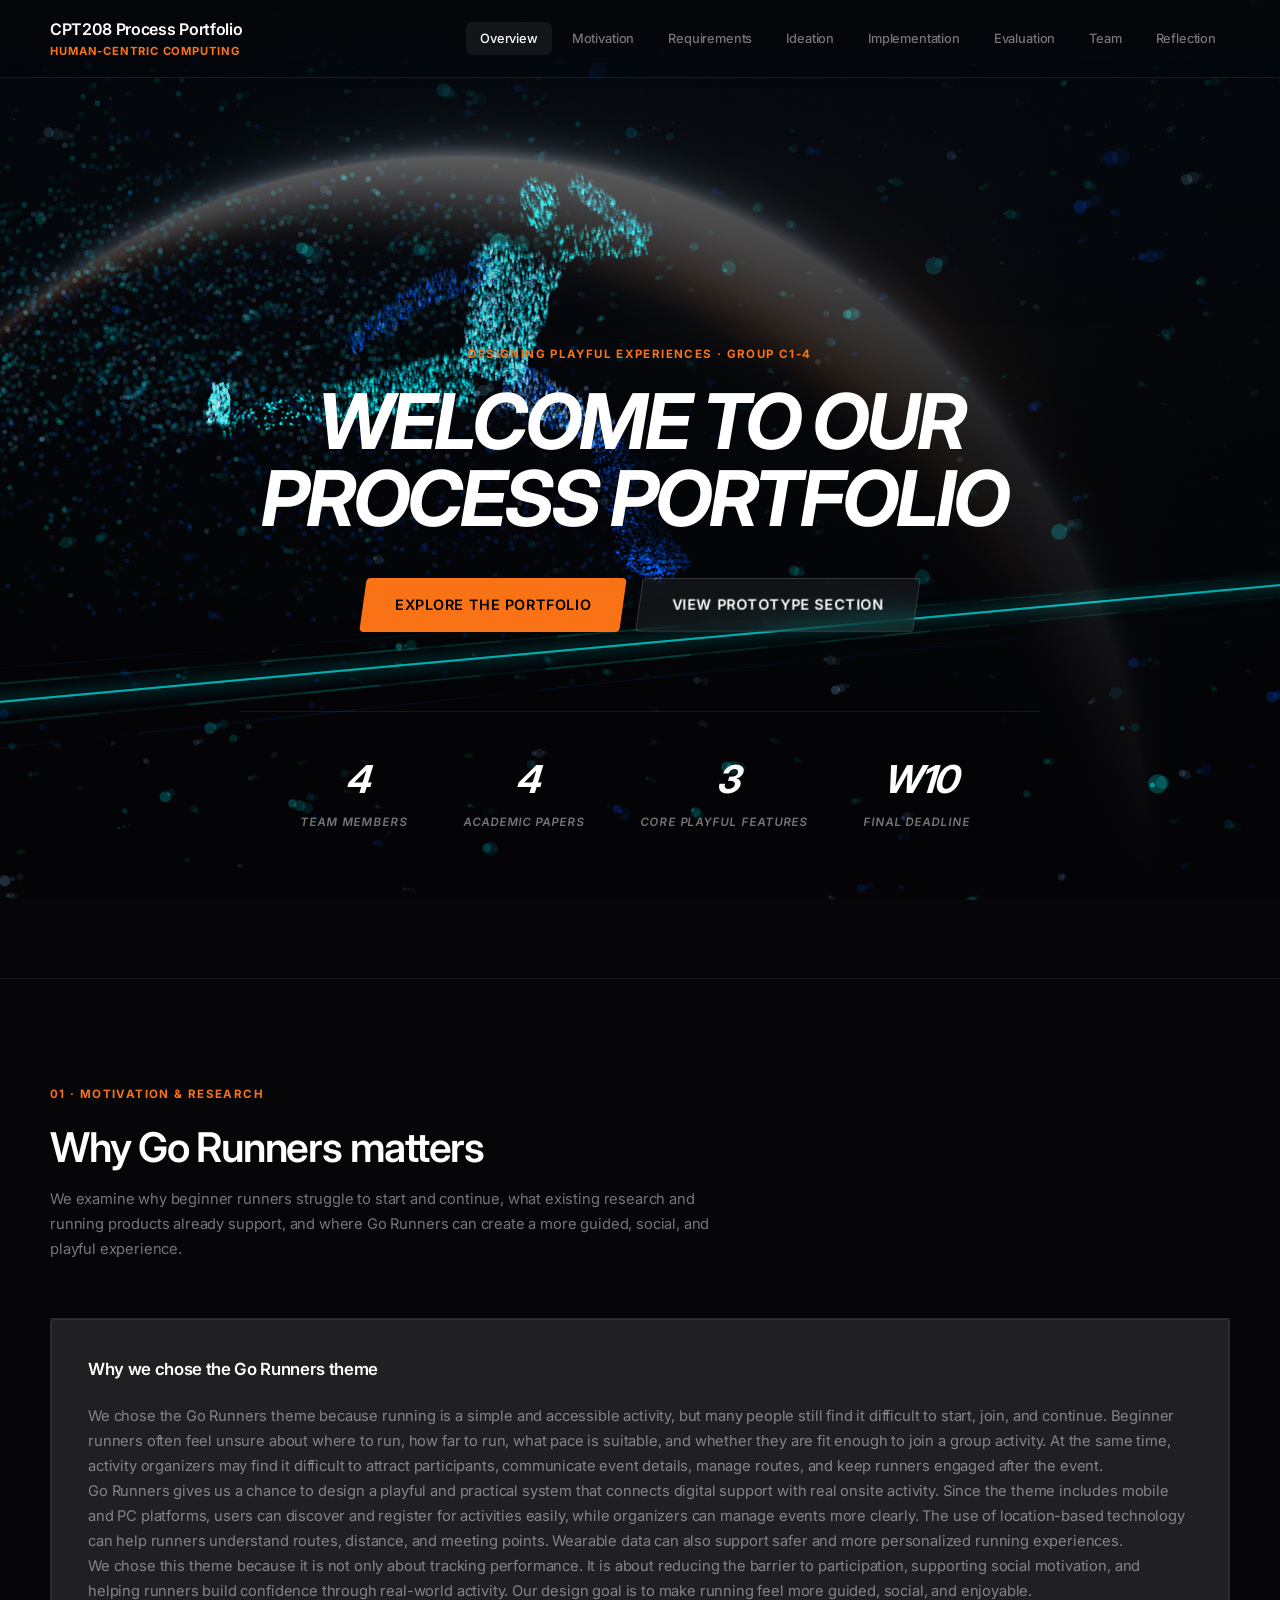
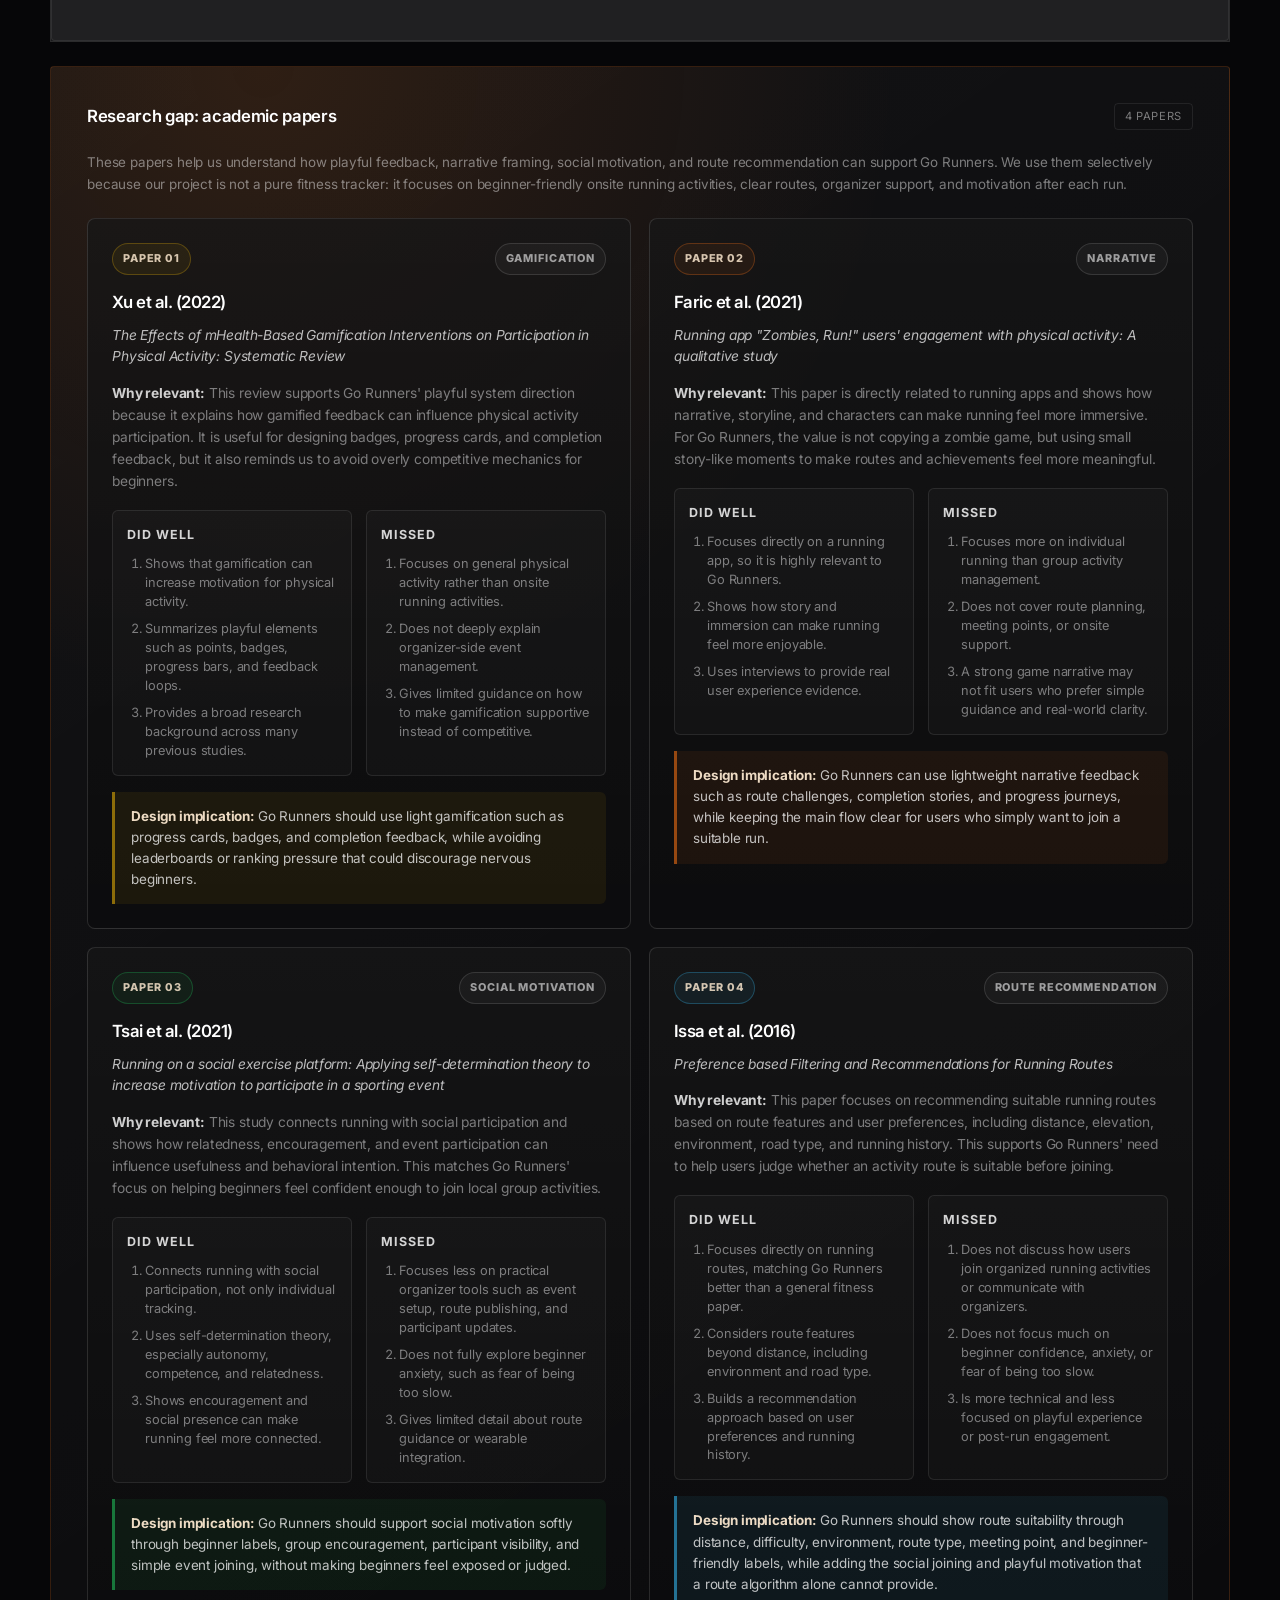
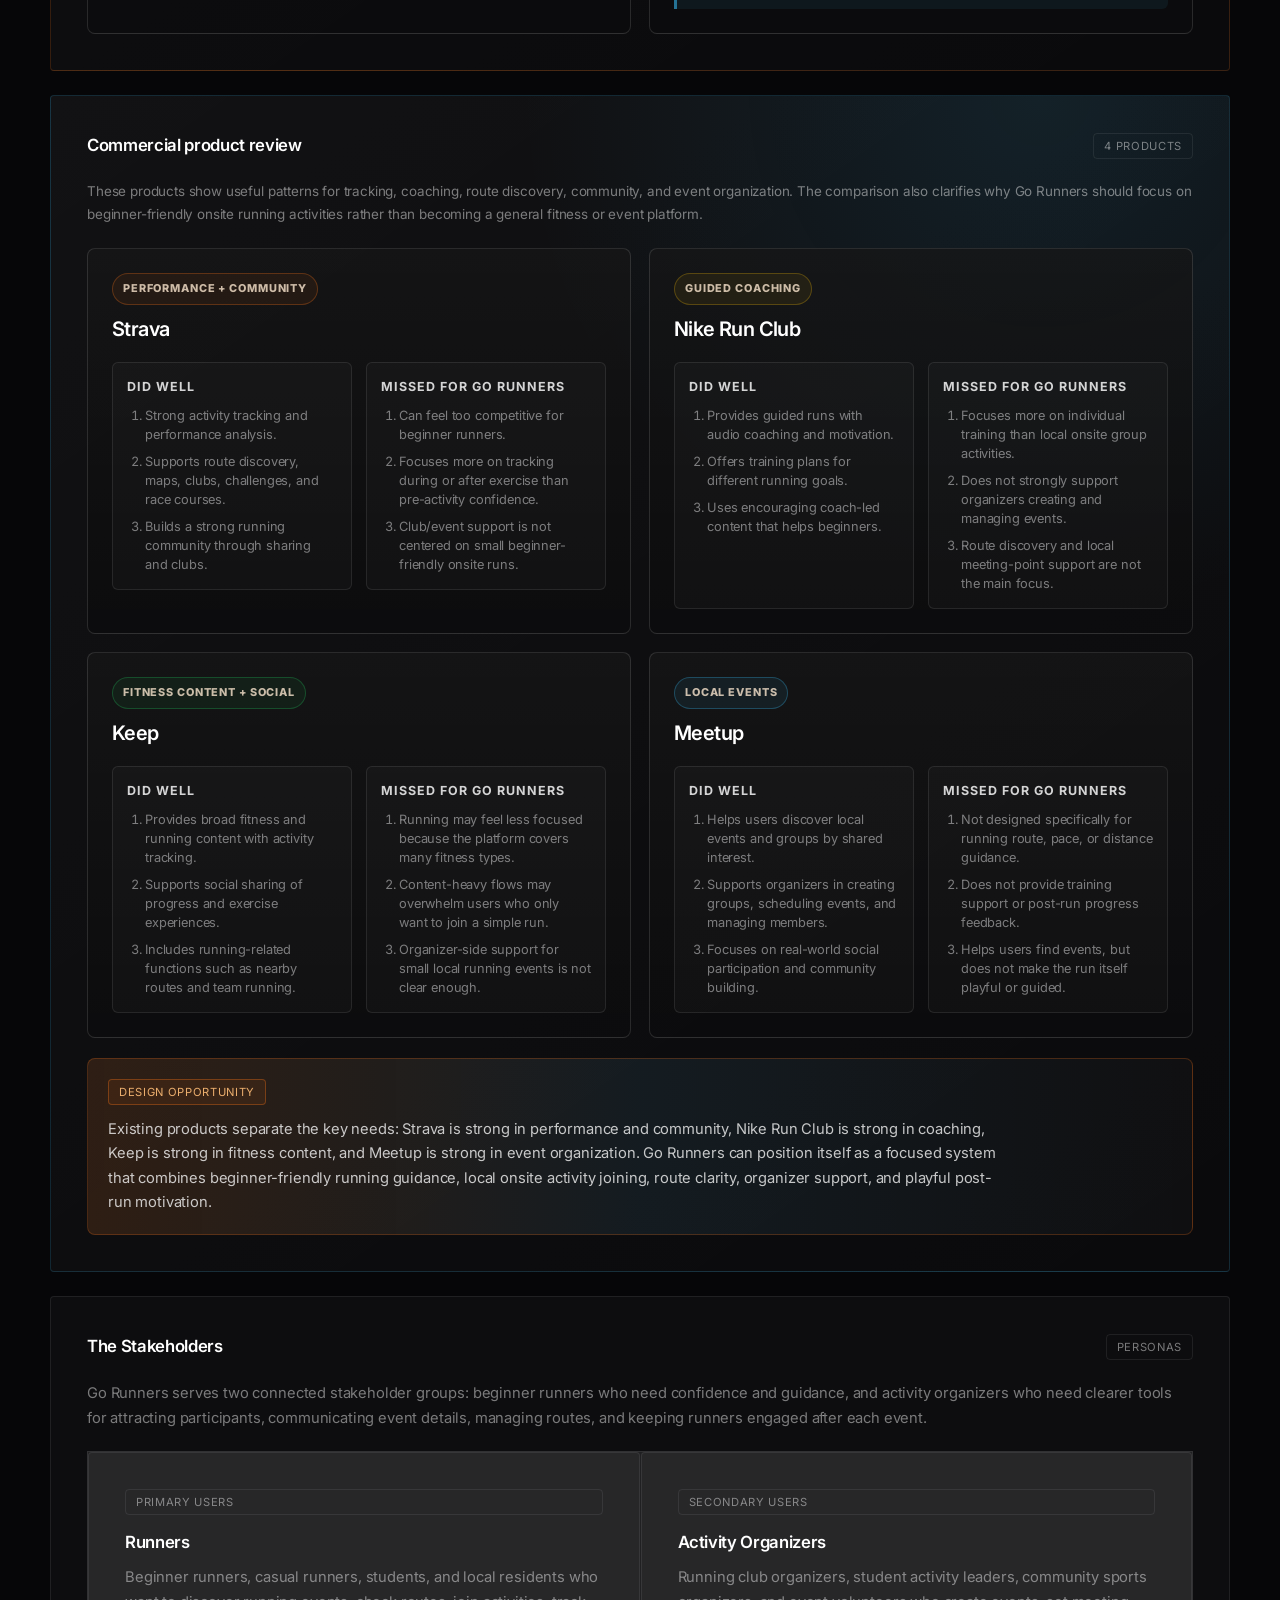
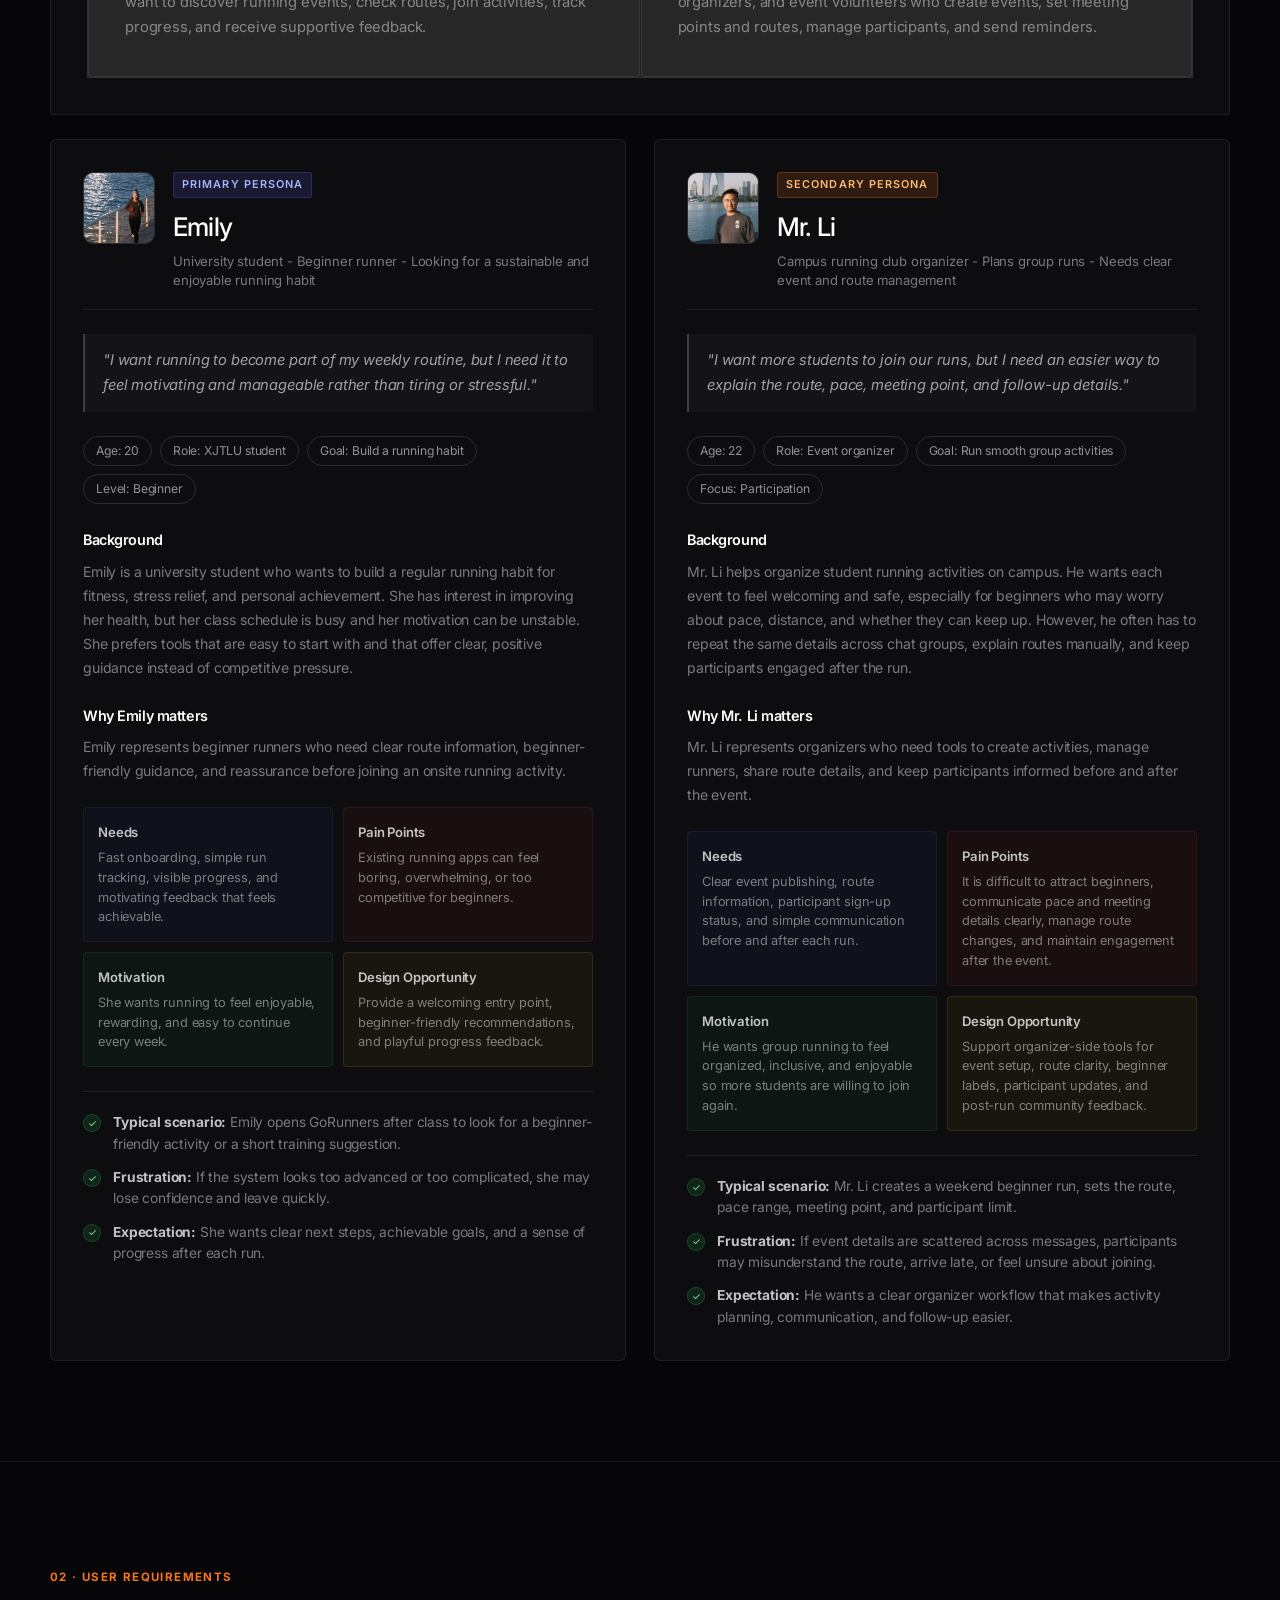
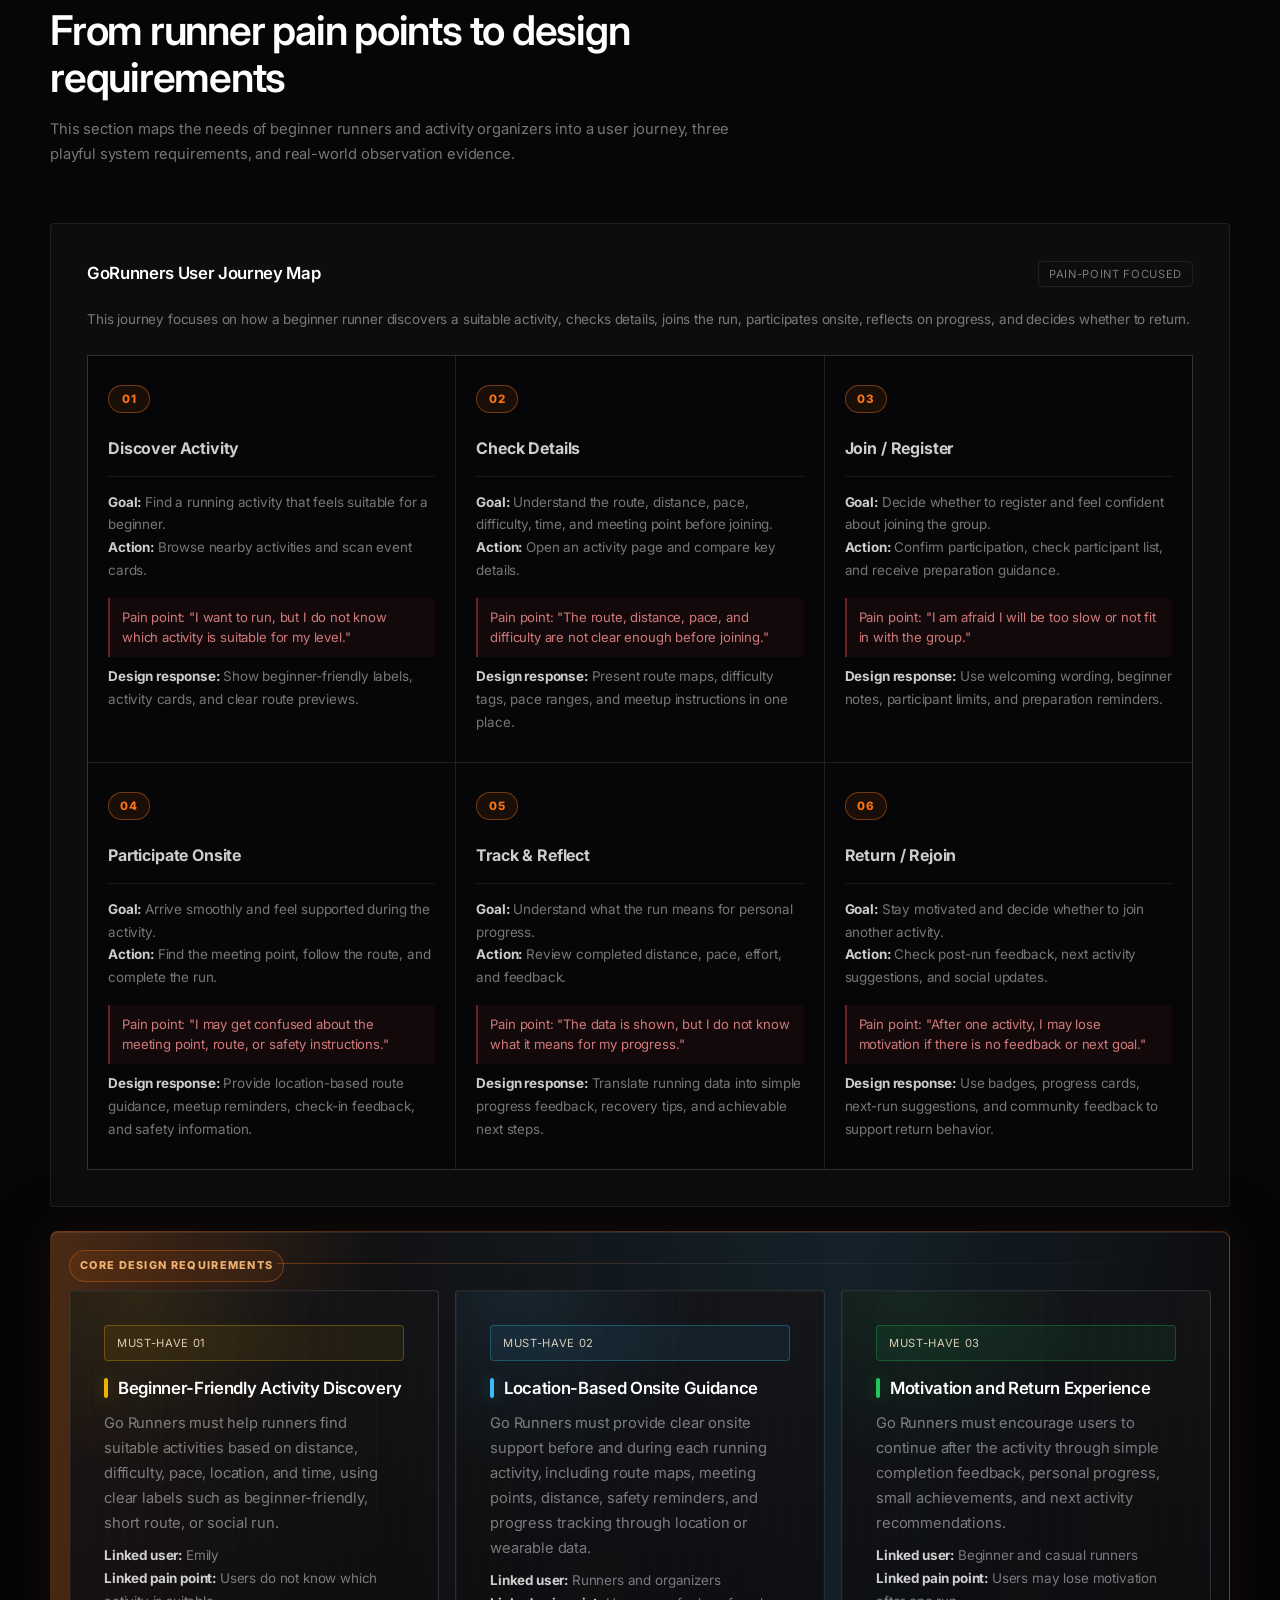
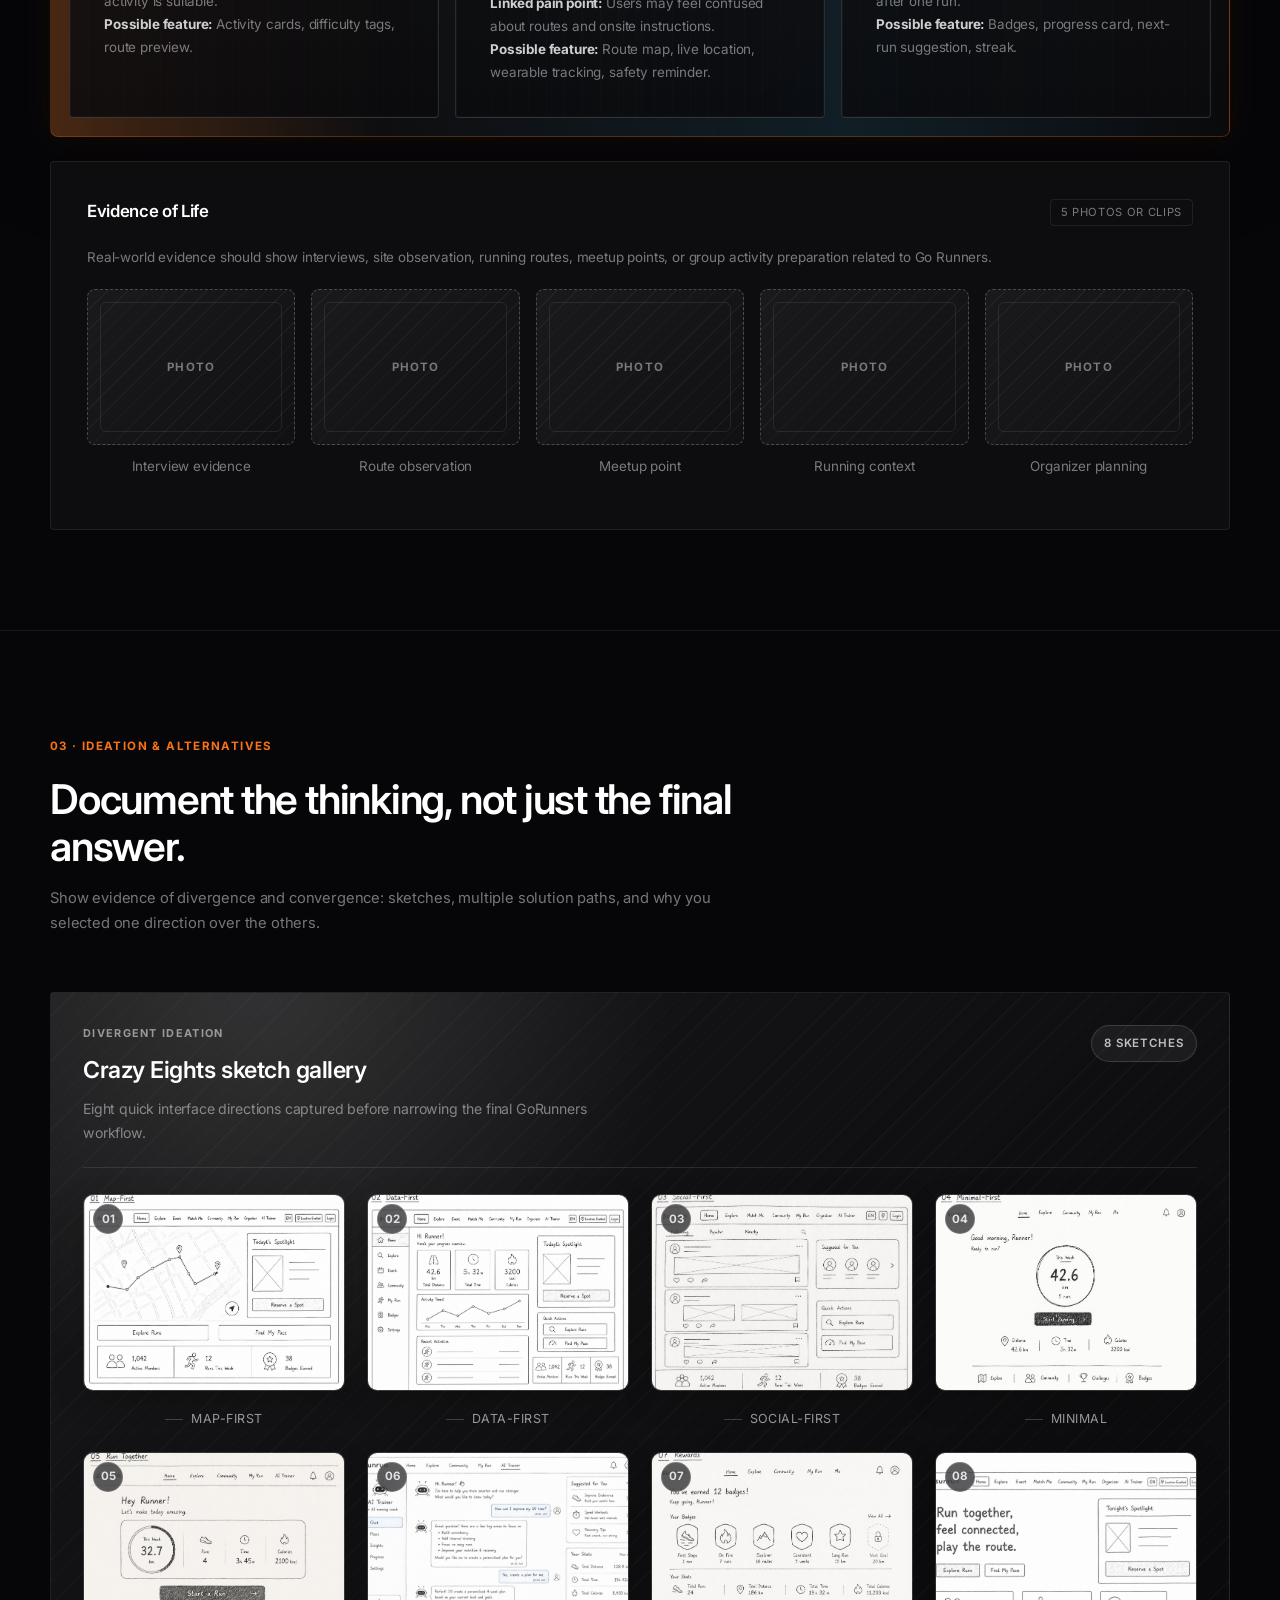
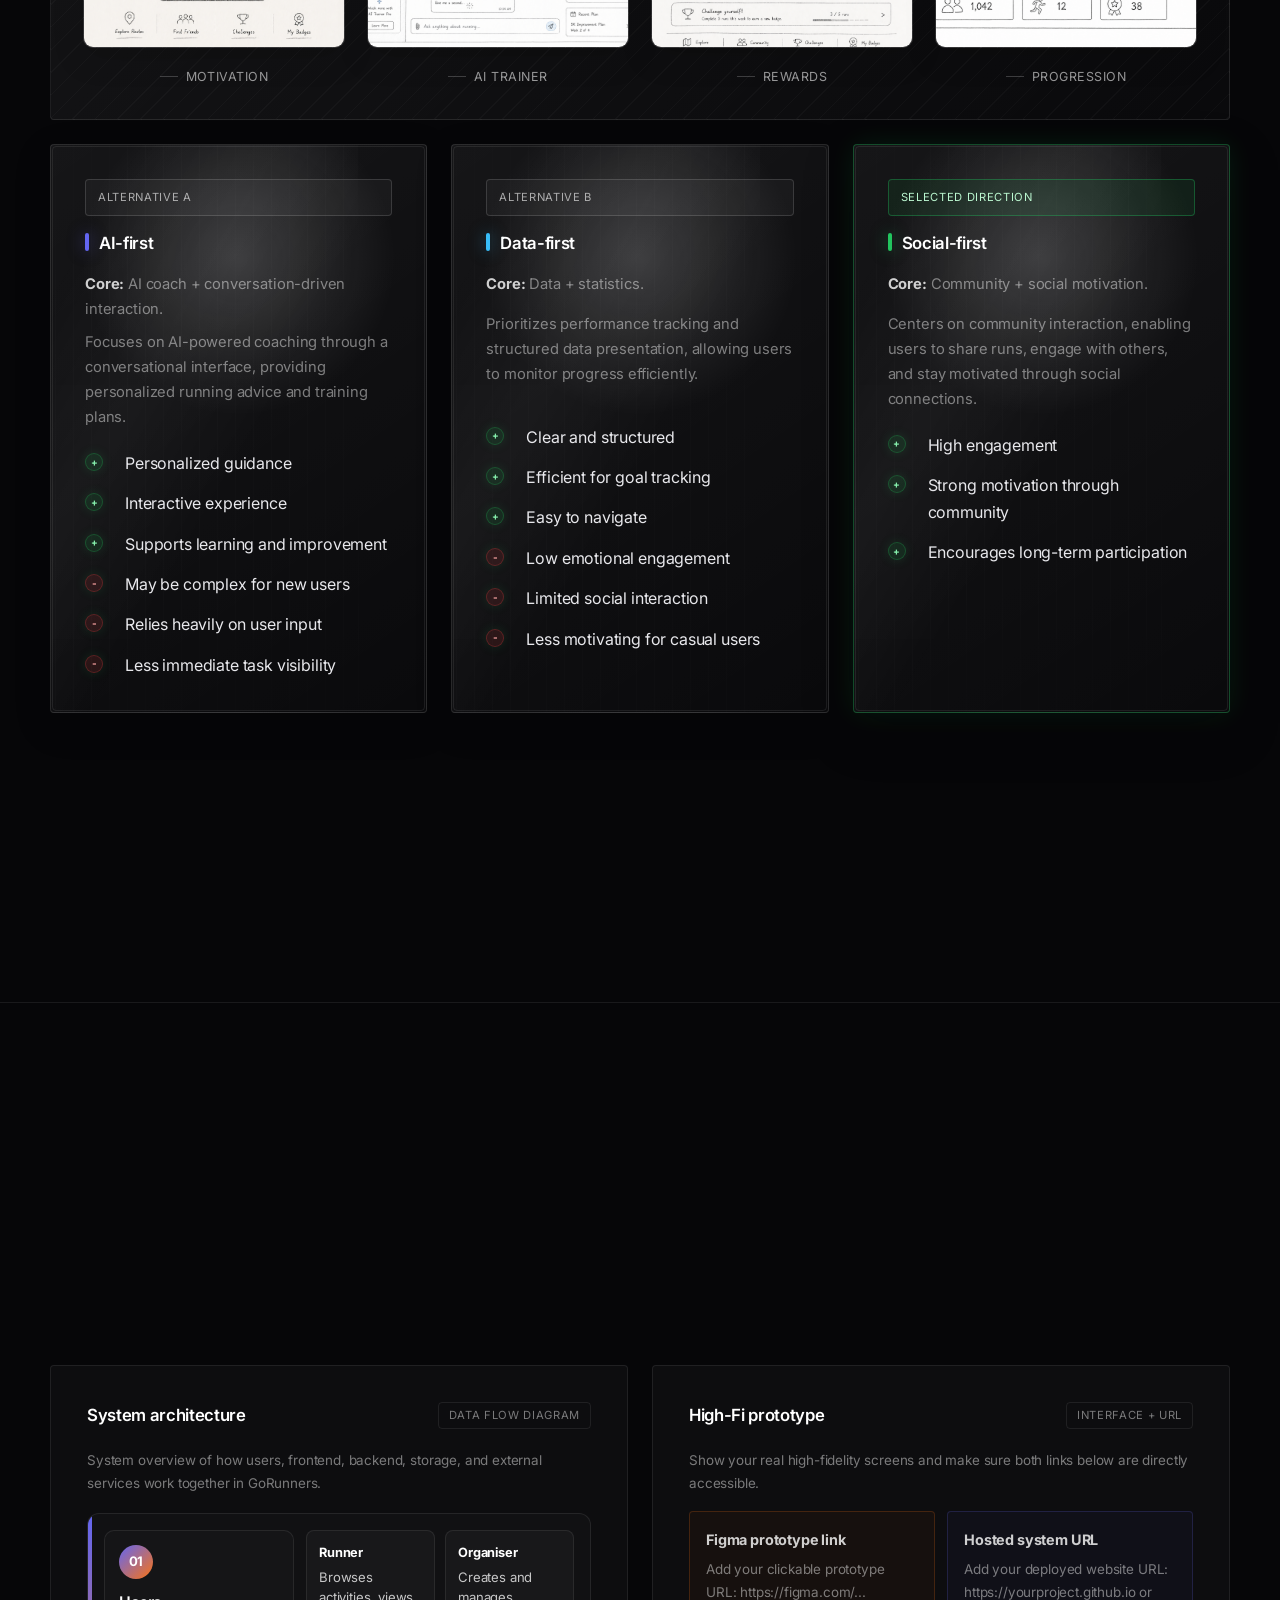
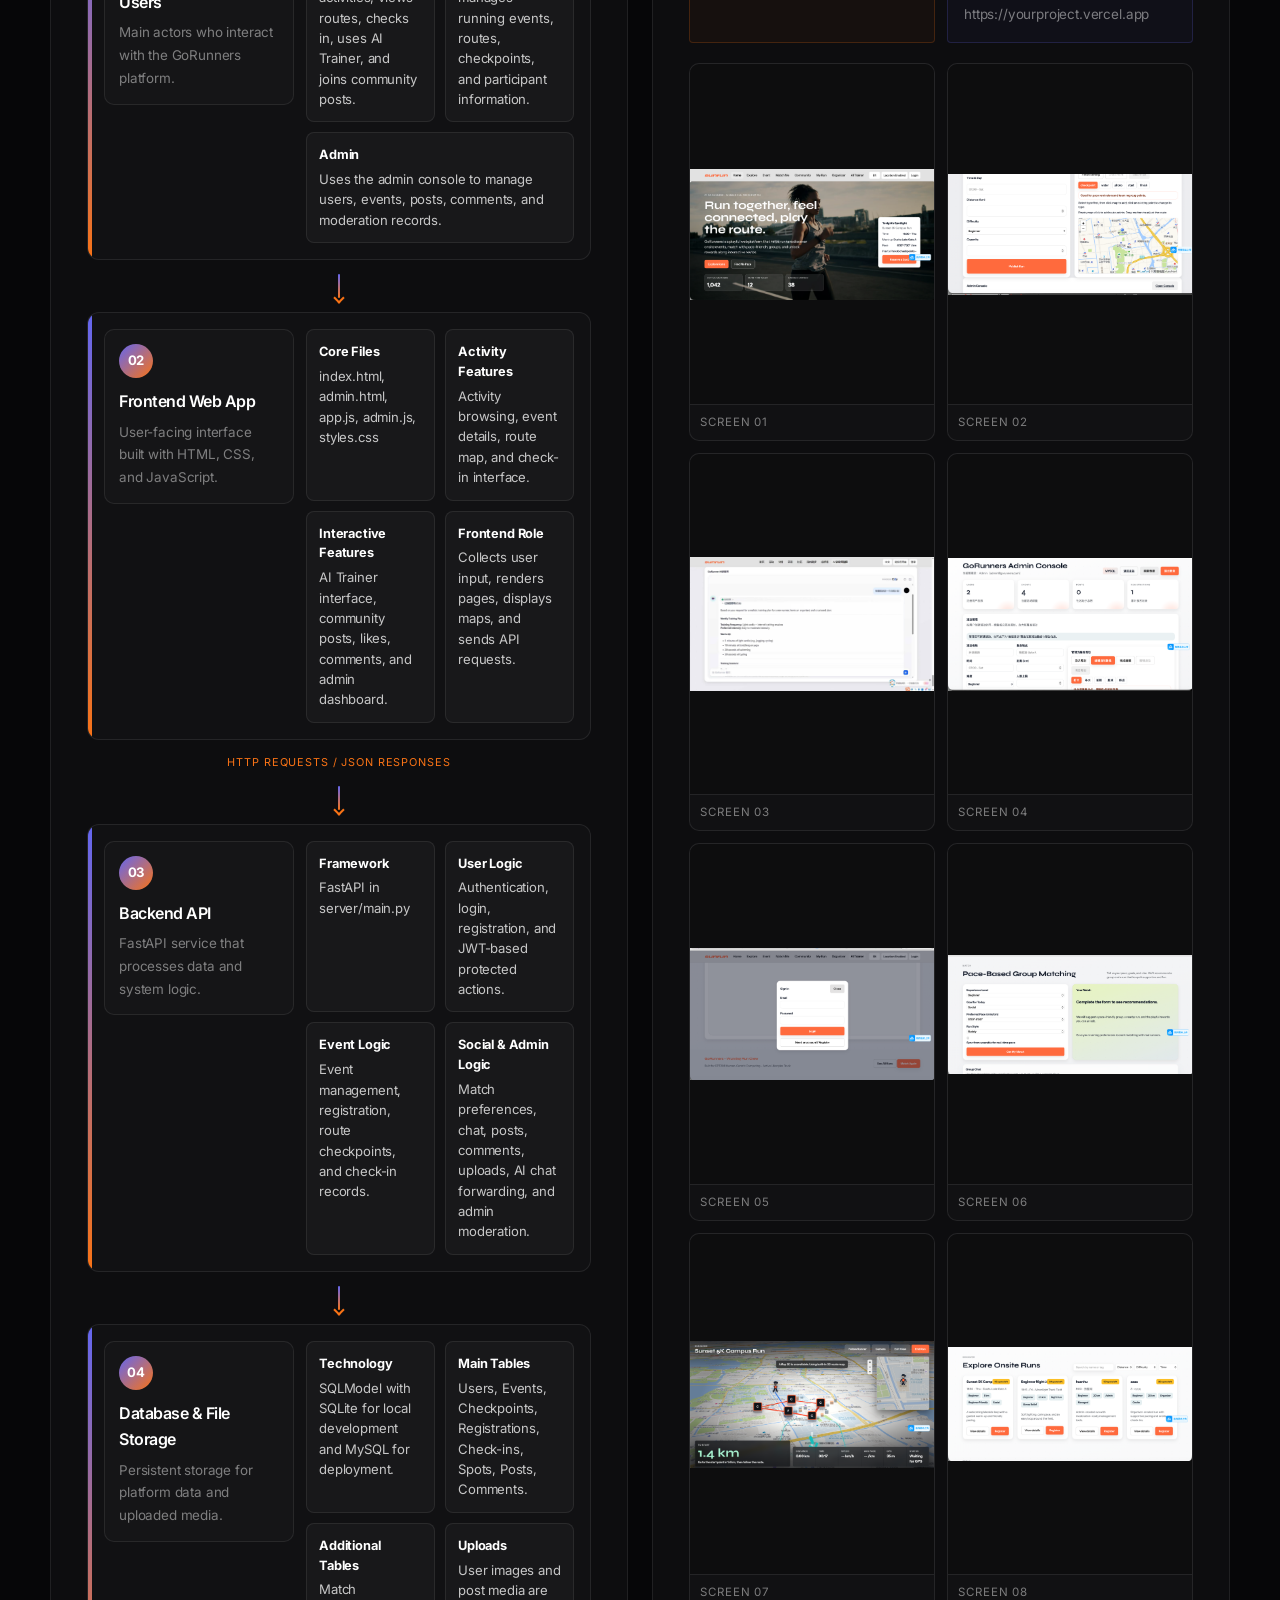
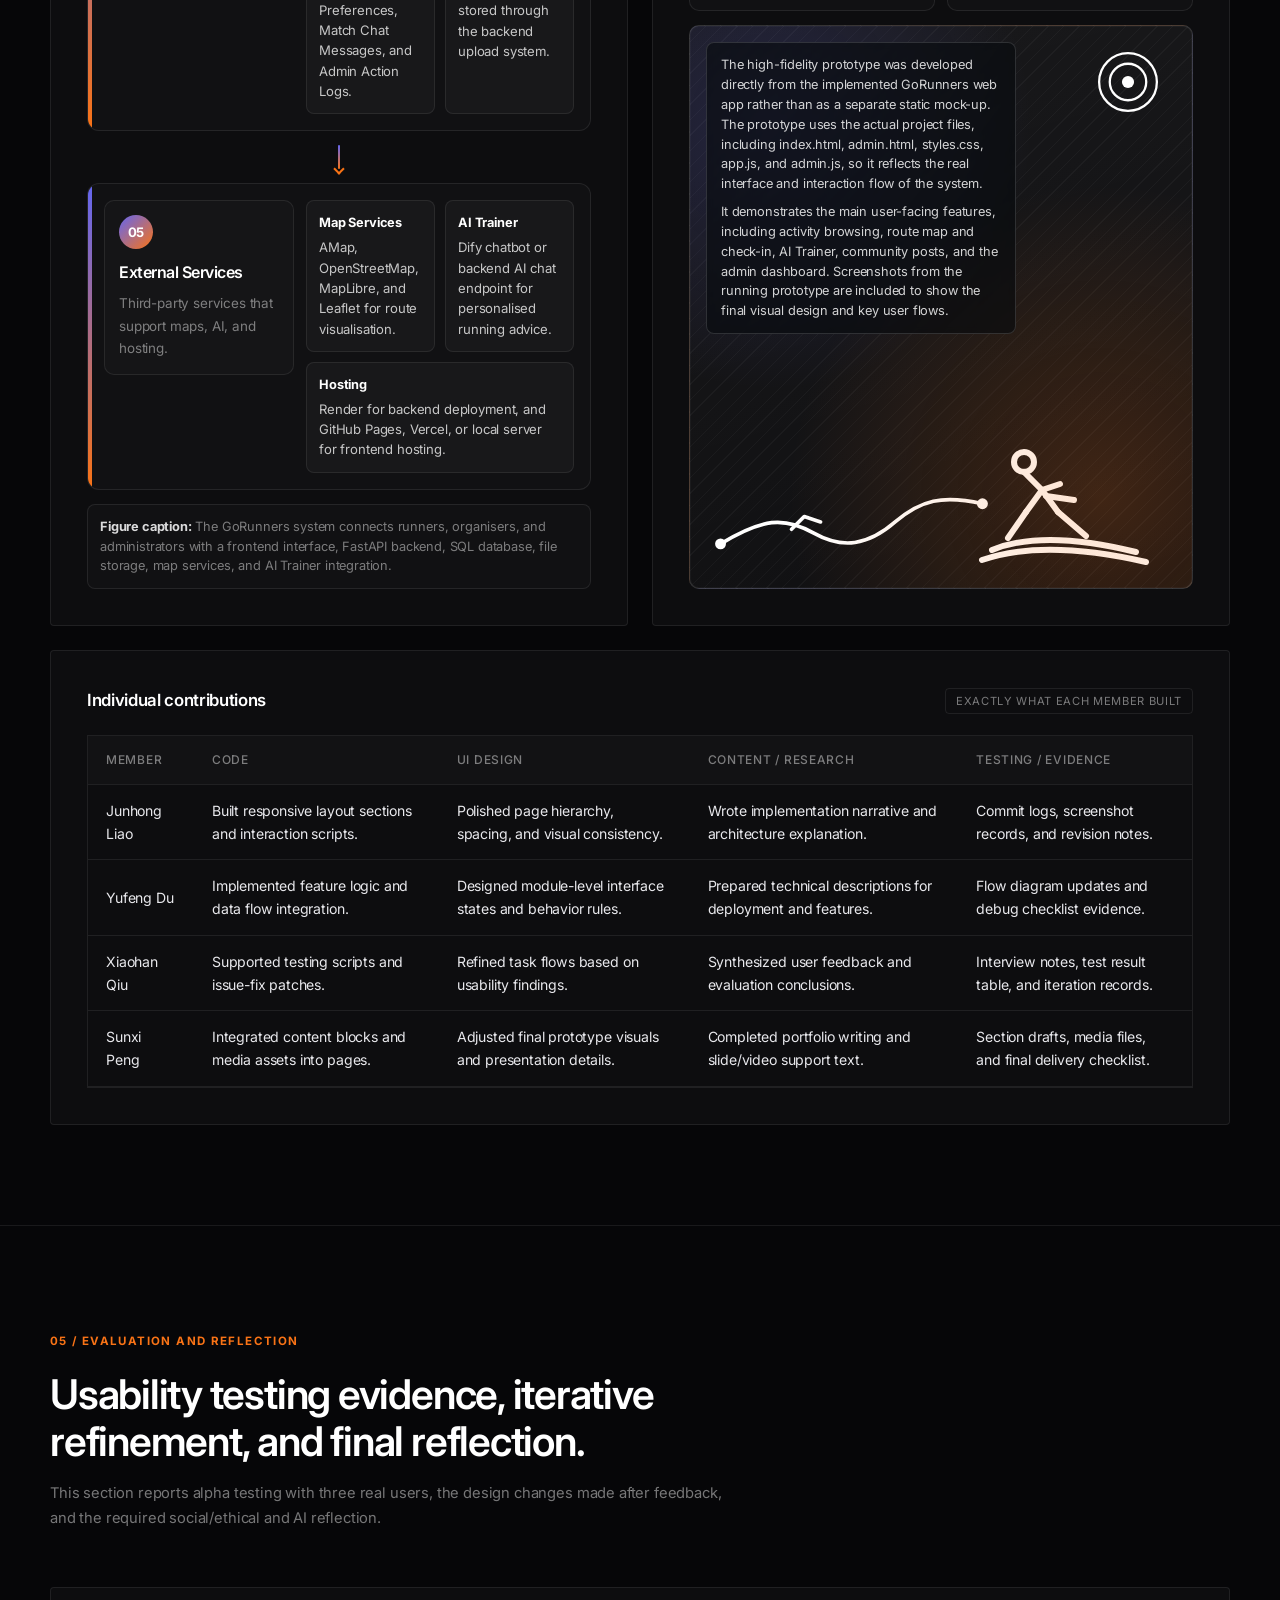
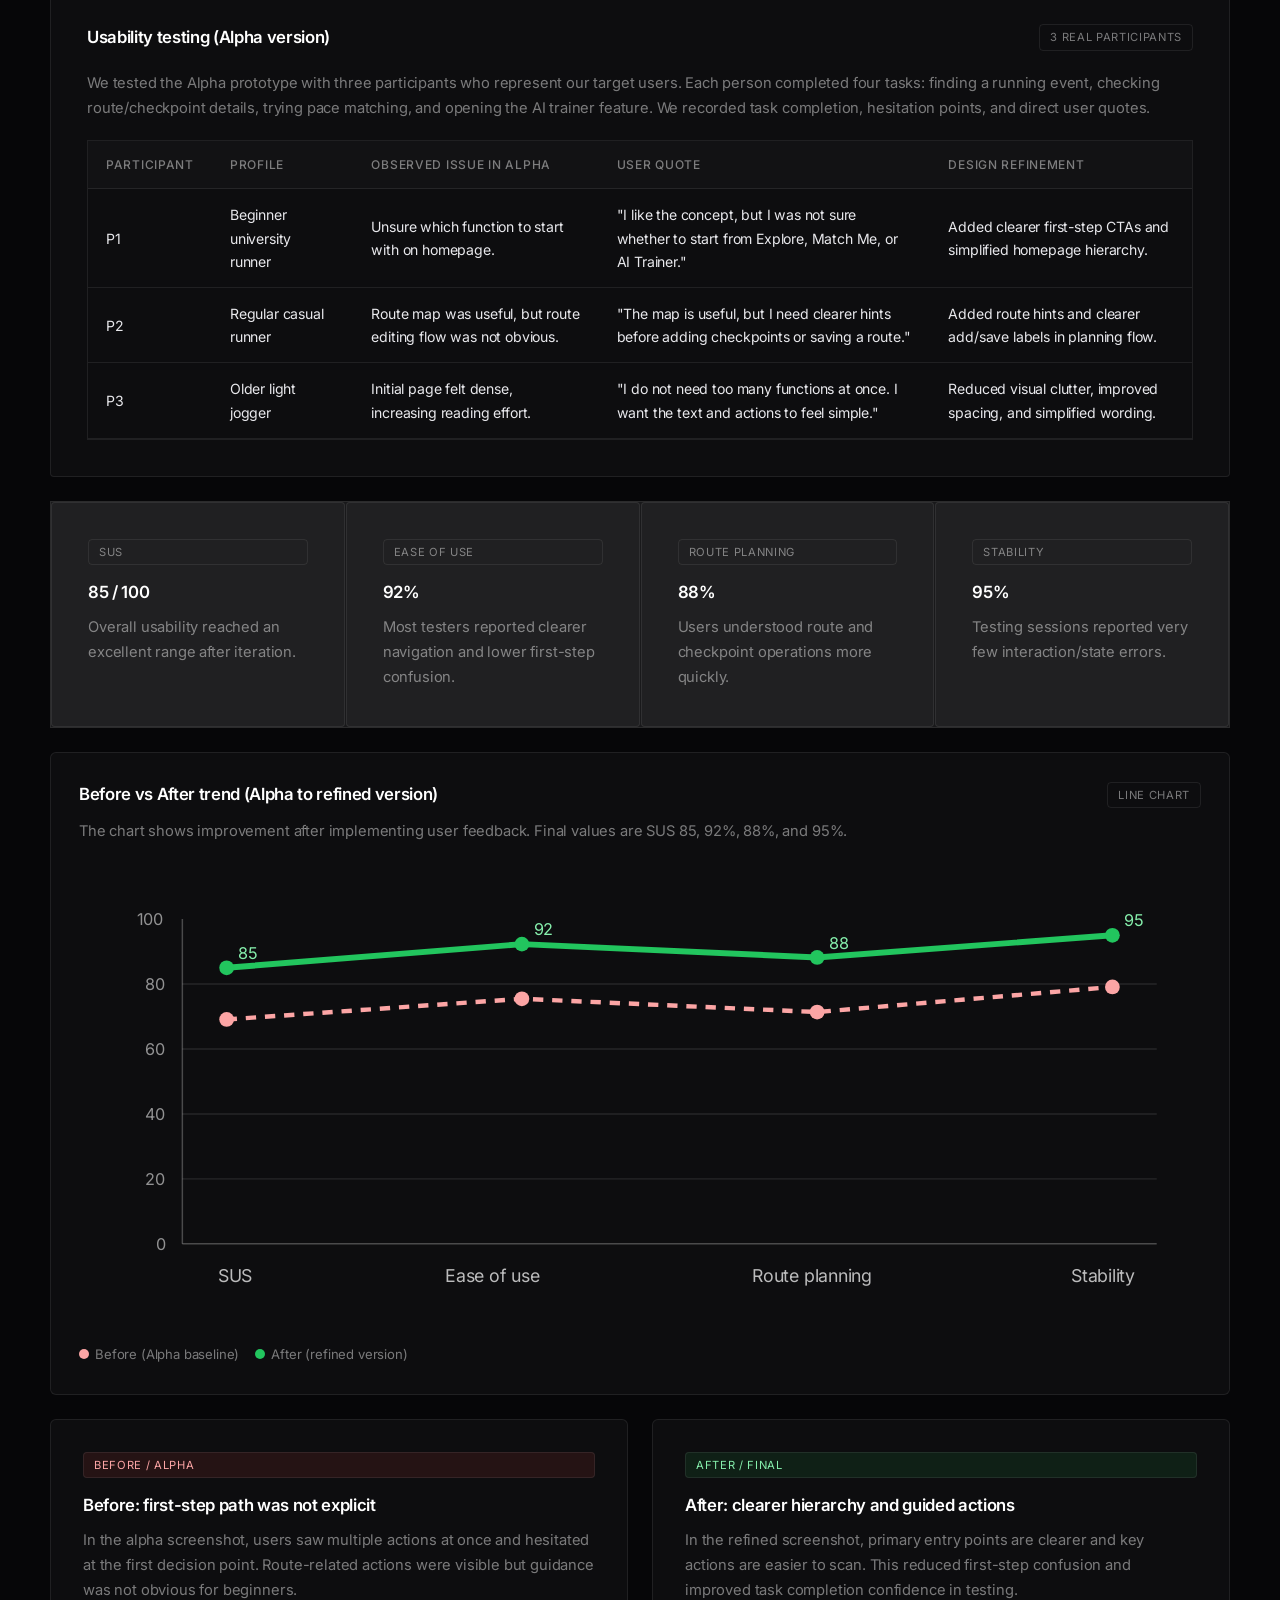
==== commit 9b7850e8: "Update demo portfolio hero" ====
--- a/CPT208_Human_Centric_Computing-demo1/index.html
+++ b/CPT208_Human_Centric_Computing-demo1/index.html
@@ -19,7 +19,7 @@
         <div class="brand">
           <div>
             <div>CPT208 Process Portfolio</div>
-            <div class="sub">Human-Centric Computing · Week 10 Submission</div>
+            <div class="sub">Human-Centric Computing</div>
           </div>
         </div>
         <div class="nav-links">
@@ -40,11 +40,11 @@
     <section class="hero" id="overview">
       <div class="container">
         <div class="hero-content reveal">
-          <div class="eyebrow">Designing Playful Experiences · Group B2-1</div>
-          <h1>Welcome to our Process Portfolio</h1>
-          <p class="hero-sub">
-            This template is designed for the CPT208 process portfolio: a hosted GitHub page that documents your motivation, research, personas, user journey, alternatives, prototype, evaluation, team contributions, and technical reflection in one polished experience.
-          </p>
+          <div class="eyebrow">Designing Playful Experiences · Group C1-4</div>
+          <h1 class="typing-title" id="heroTypingTitle" aria-label="Welcome to our Process Portfolio">
+            <span class="typing-ghost">Welcome to our Process Portfolio</span>
+            <span class="typing-text" aria-hidden="true"></span>
+          </h1>
           <div class="hero-actions">
             <a class="btn btn-primary" href="#motivation"><span>Explore the portfolio</span></a>
             <a class="btn btn-secondary" href="#prototype"><span>View prototype section</span></a>
@@ -1358,6 +1358,37 @@
   </div>
 
   <script>
+    /* ===== Hero typewriter title ===== */
+    const heroTypingTitle = document.getElementById('heroTypingTitle');
+    const heroTypingText = heroTypingTitle?.querySelector('.typing-text');
+    const heroTitleText = heroTypingTitle?.getAttribute('aria-label') || '';
+
+    if (heroTypingText) {
+      const reduceMotion = window.matchMedia('(prefers-reduced-motion: reduce)').matches;
+
+      if (reduceMotion) {
+        heroTypingText.textContent = heroTitleText;
+        heroTypingTitle.classList.add('typing-complete');
+      } else {
+        let letterIndex = 0;
+
+        const typeHeroTitle = () => {
+          heroTypingText.textContent = heroTitleText.slice(0, letterIndex);
+          letterIndex += 1;
+
+          if (letterIndex <= heroTitleText.length) {
+            window.setTimeout(typeHeroTitle, 28);
+          } else {
+            window.setTimeout(() => {
+              heroTypingTitle.classList.add('typing-complete');
+            }, 450);
+          }
+        };
+
+        window.setTimeout(typeHeroTitle, 180);
+      }
+    }
+
     /* ===== Reveal on scroll ===== */
     const revealItems = document.querySelectorAll('.reveal');
     const io = new IntersectionObserver((entries) => {
--- a/CPT208_Human_Centric_Computing-demo1/style.css
+++ b/CPT208_Human_Centric_Computing-demo1/style.css
@@ -103,6 +103,30 @@
   text-align:center;
   margin:0 auto;
 }
+.typing-title{
+  position:relative;
+}
+.typing-ghost{
+  visibility:hidden;
+}
+.typing-text{
+  position:absolute;
+  inset:0;
+}
+.typing-text::after{
+  content:"";
+  display:inline-block;
+  width:.08em;
+  height:.82em;
+  margin-left:.08em;
+  background:#fff;
+  transform:skewX(-10deg) translateY(.08em);
+  animation:type-caret .7s steps(1,end) infinite;
+}
+.typing-complete .typing-text::after{
+  opacity:0;
+  animation:none;
+}
 .hero-sub{
   margin:28px auto 0;max-width:54ch;font-size:1.08rem;color:rgba(255,255,255,.65);
 }
@@ -123,6 +147,10 @@
 .btn-primary:hover{background:#ff8f40;box-shadow:0 0 20px rgba(249,115,22,.4)}
 .btn-secondary{background:rgba(255,255,255,.05);color:#fff;border:1px solid rgba(255,255,255,.15);backdrop-filter:blur(10px)}
 .btn-secondary:hover{border-color:rgba(255,255,255,.4);background:rgba(255,255,255,.1)}
+
+@keyframes type-caret{
+  50%{opacity:0}
+}
 
 /* Athletic Stats */
 .hero-stats{
